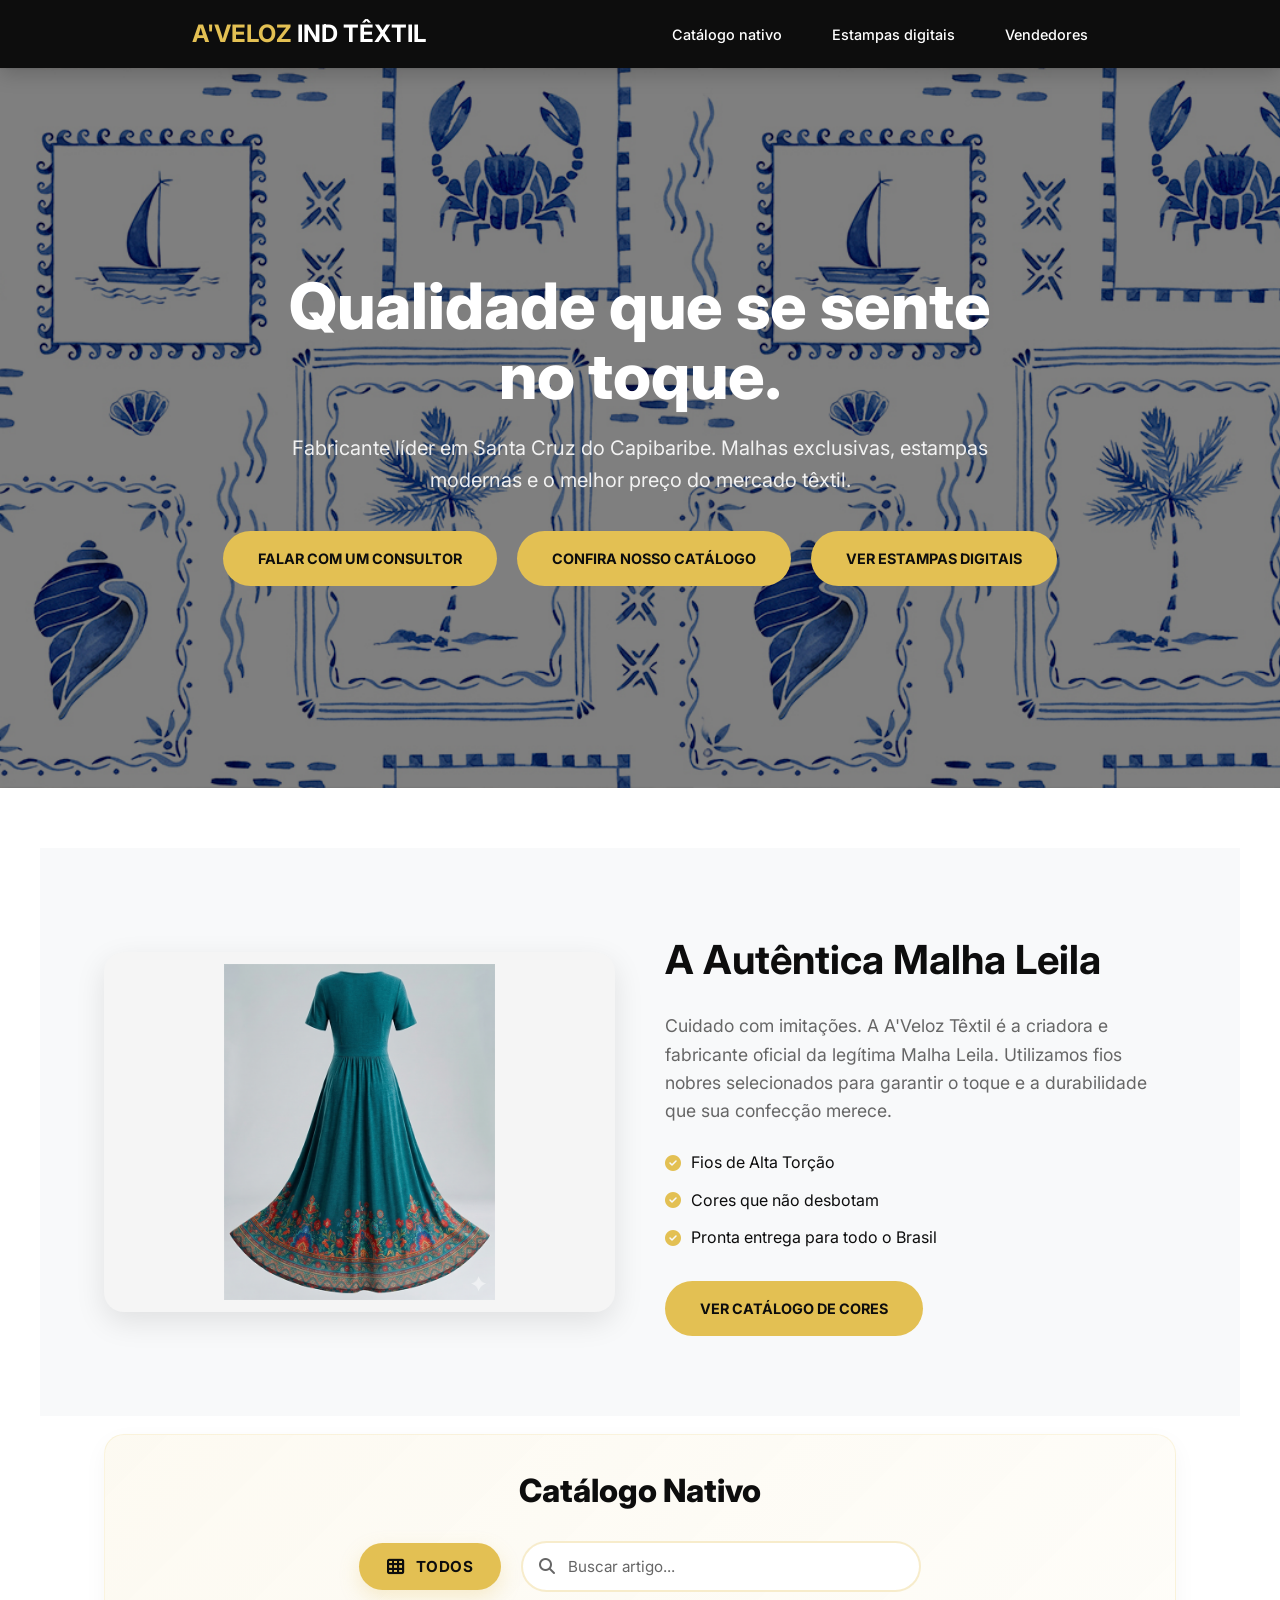
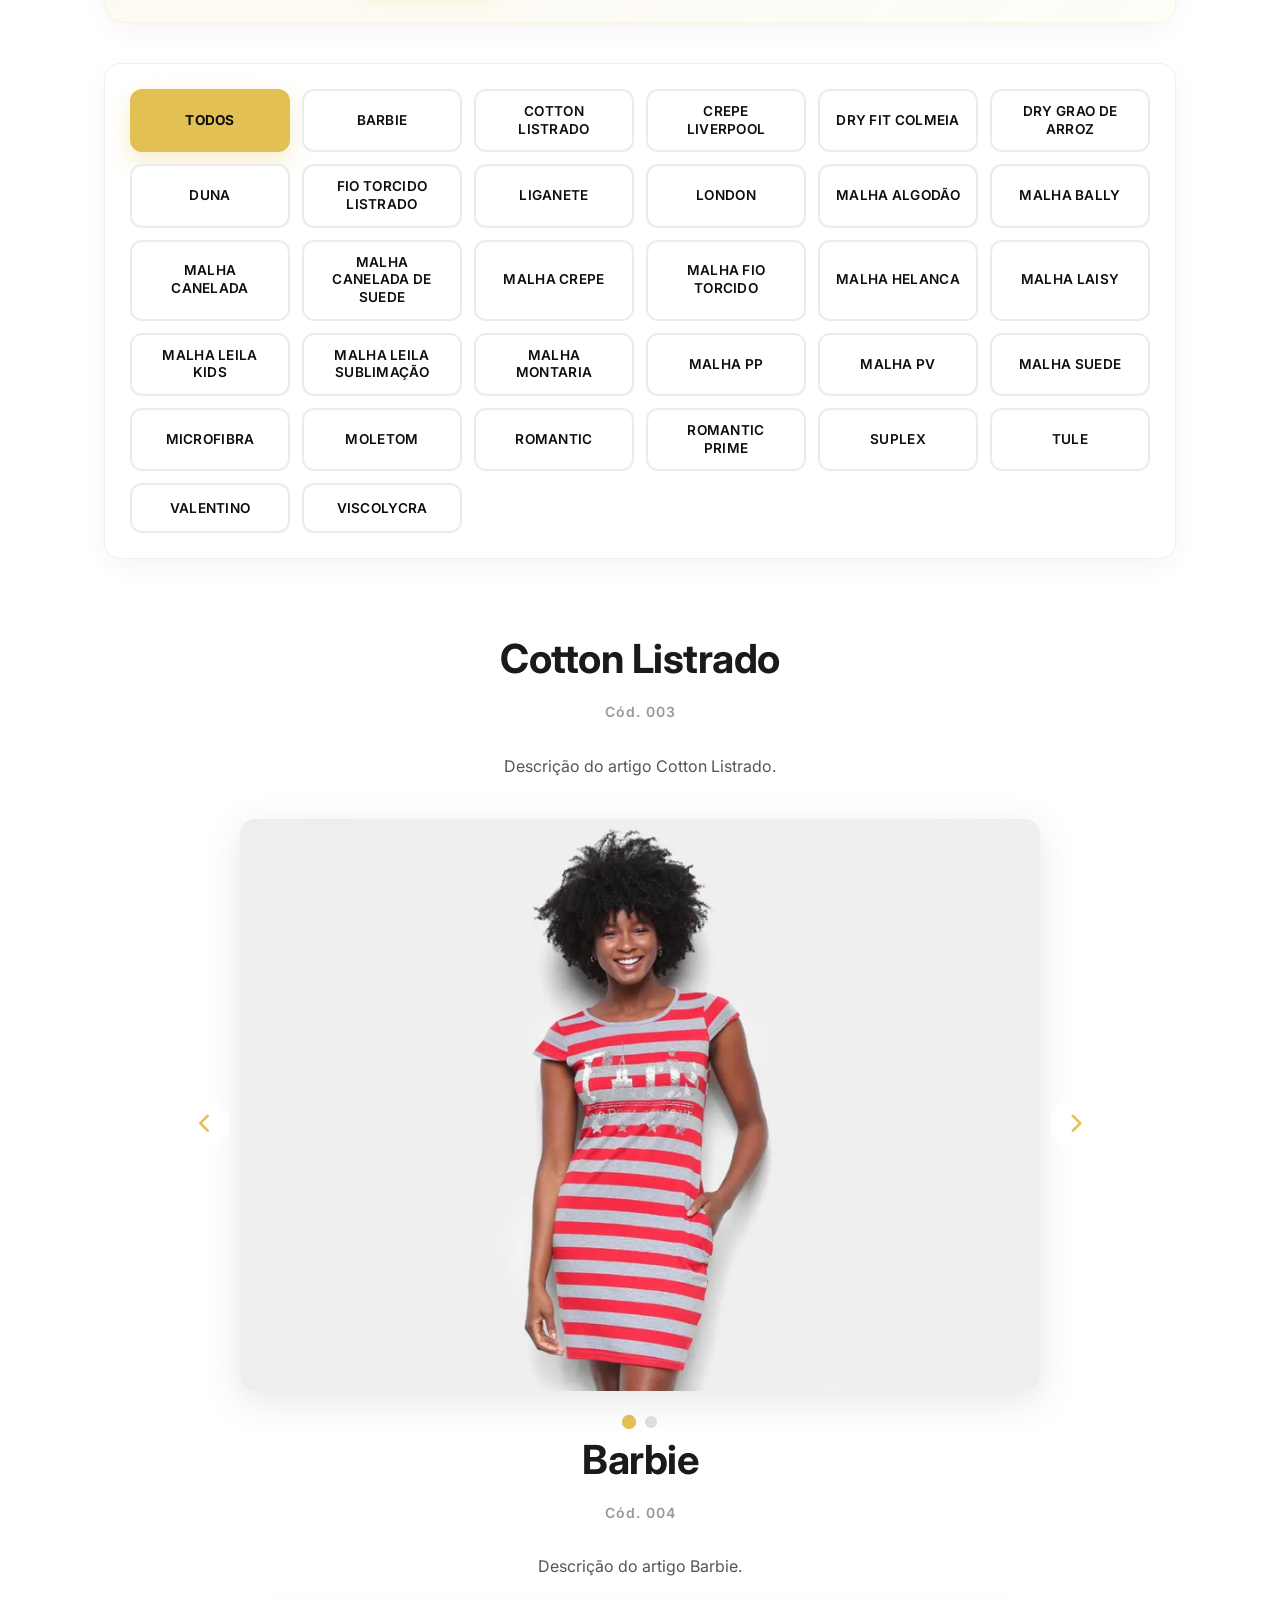
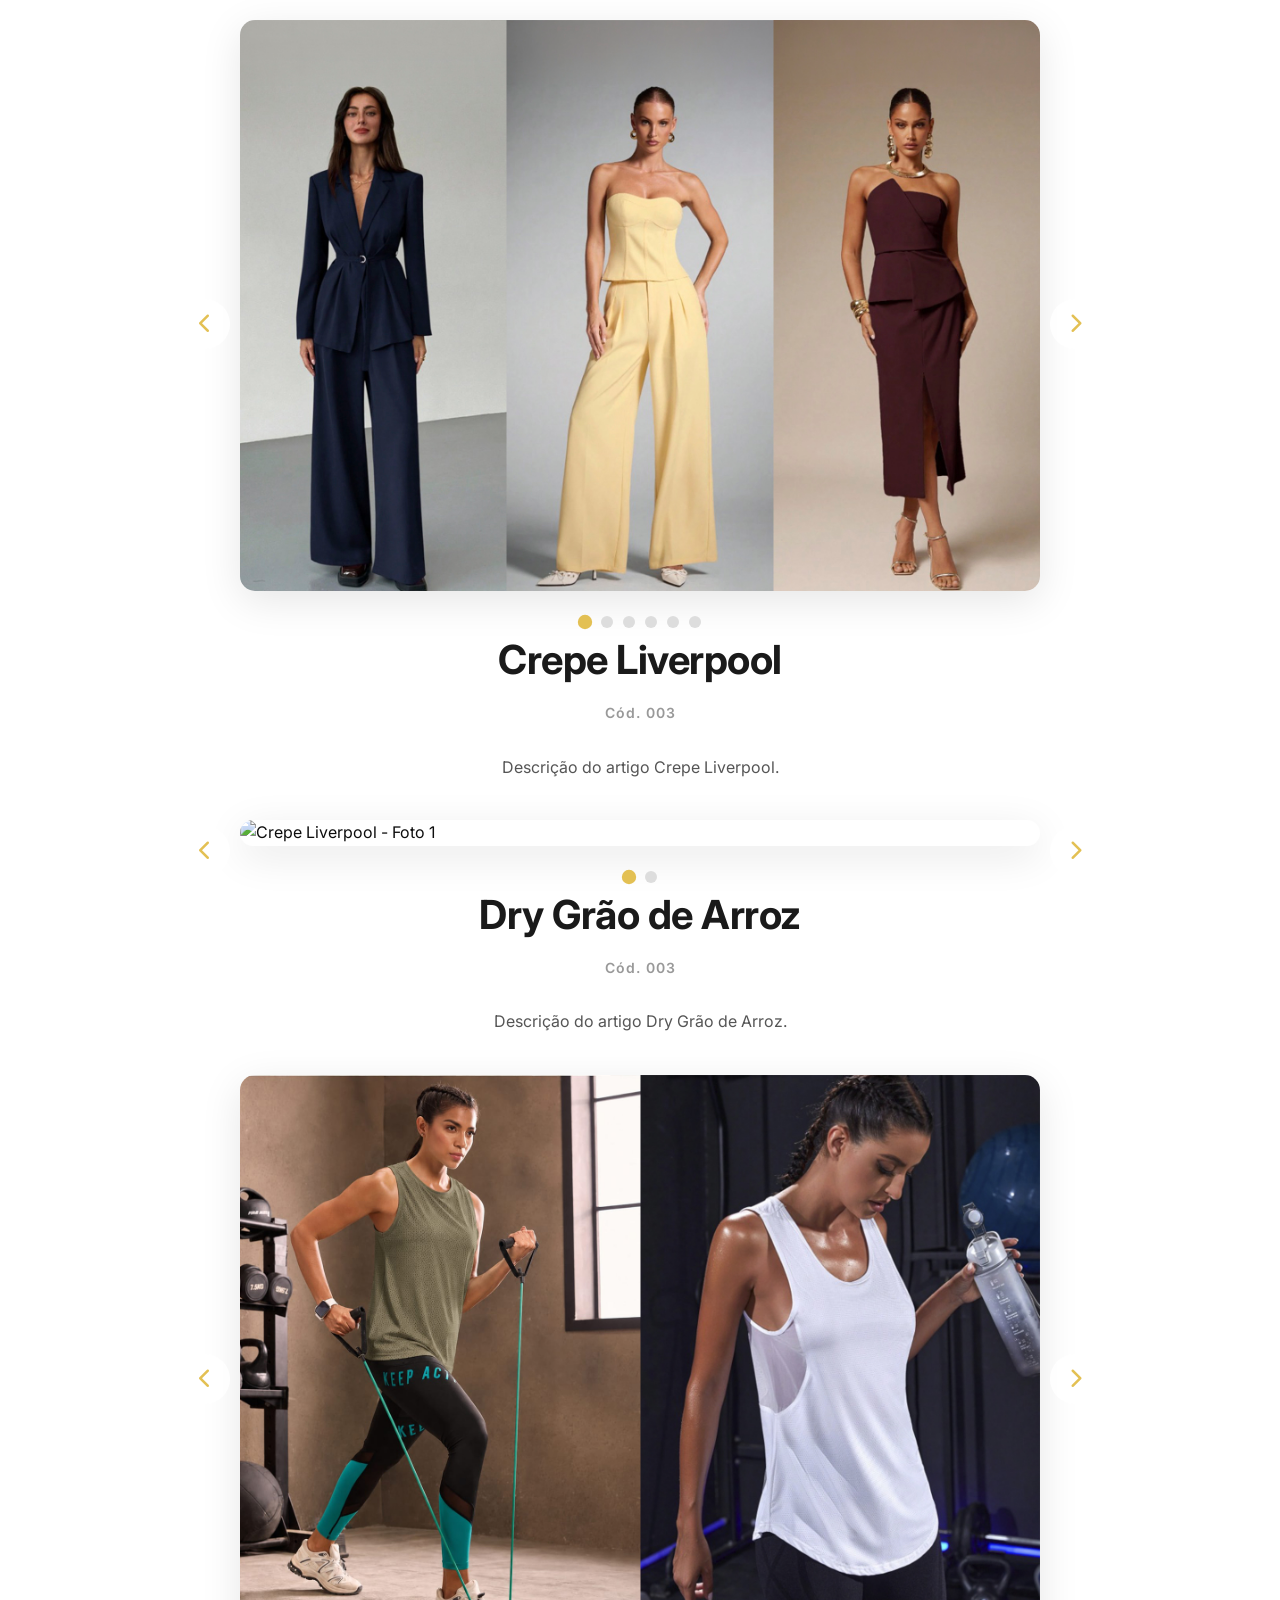
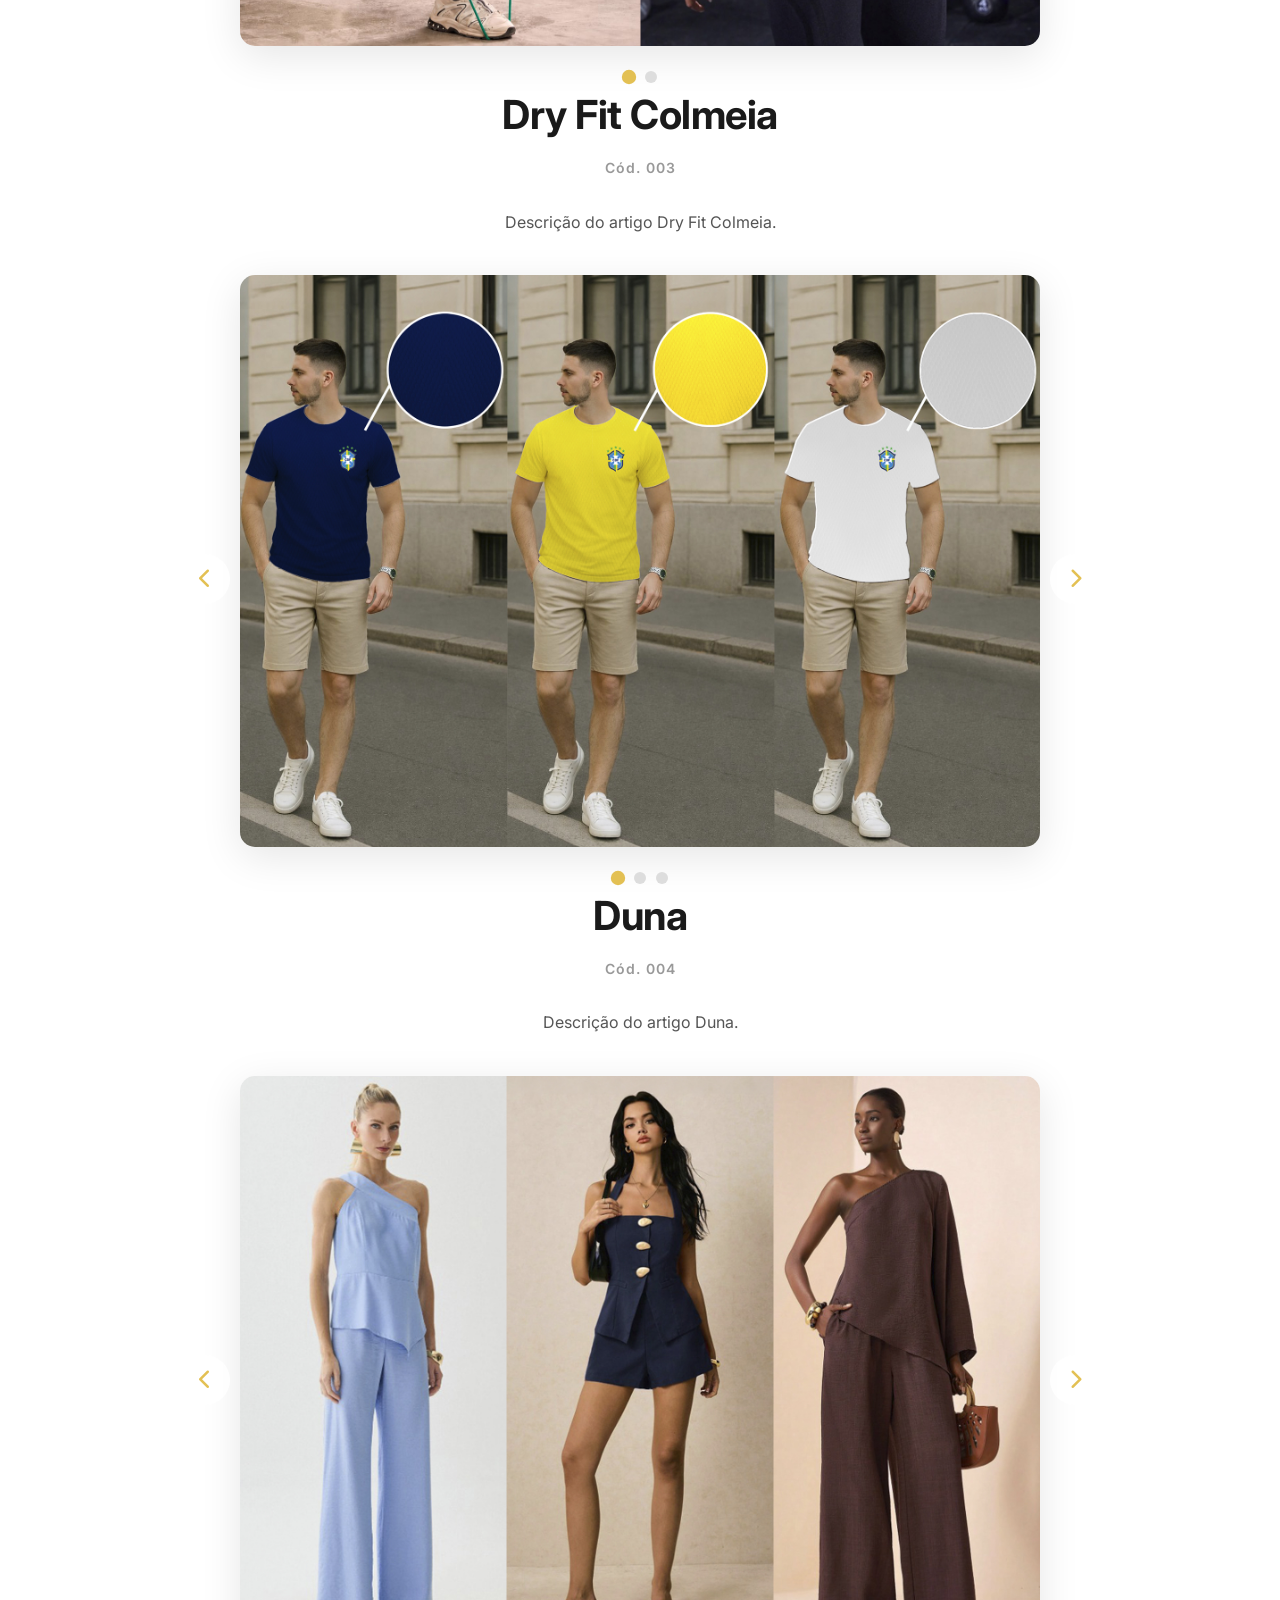
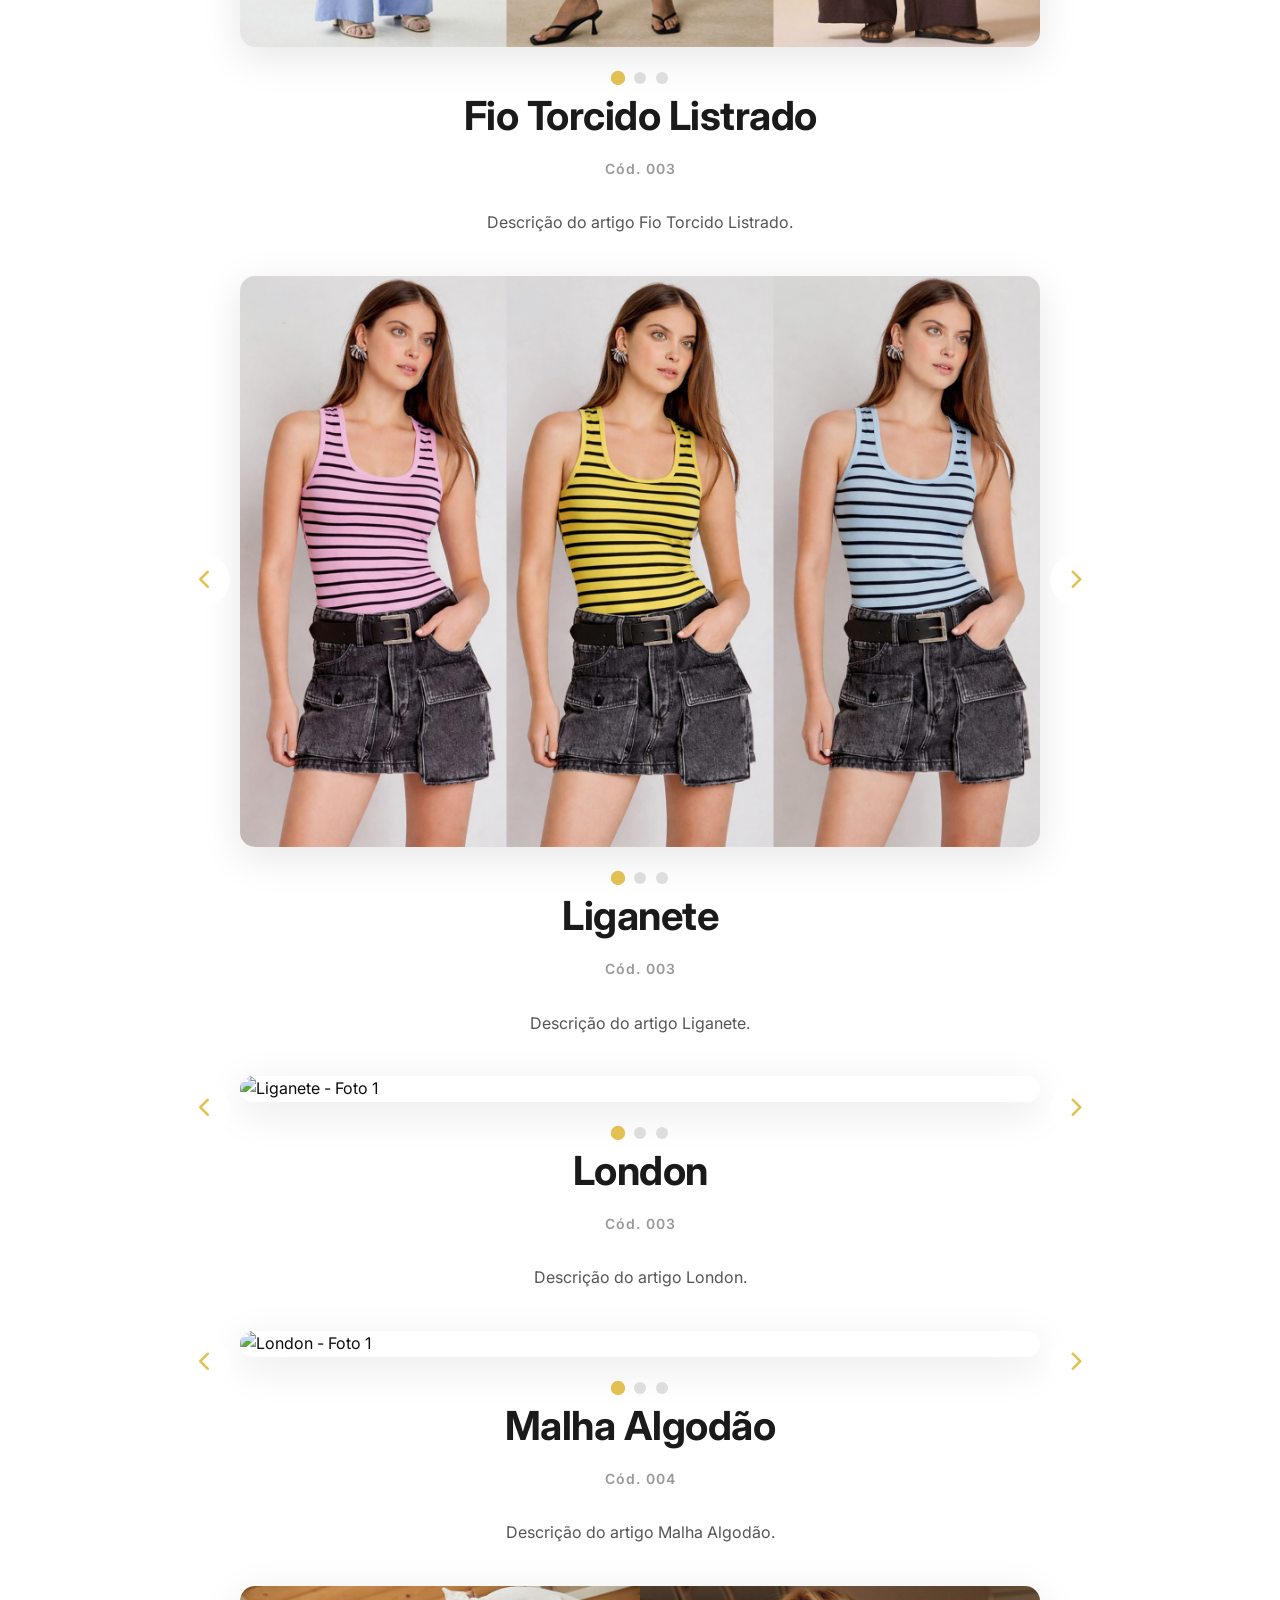
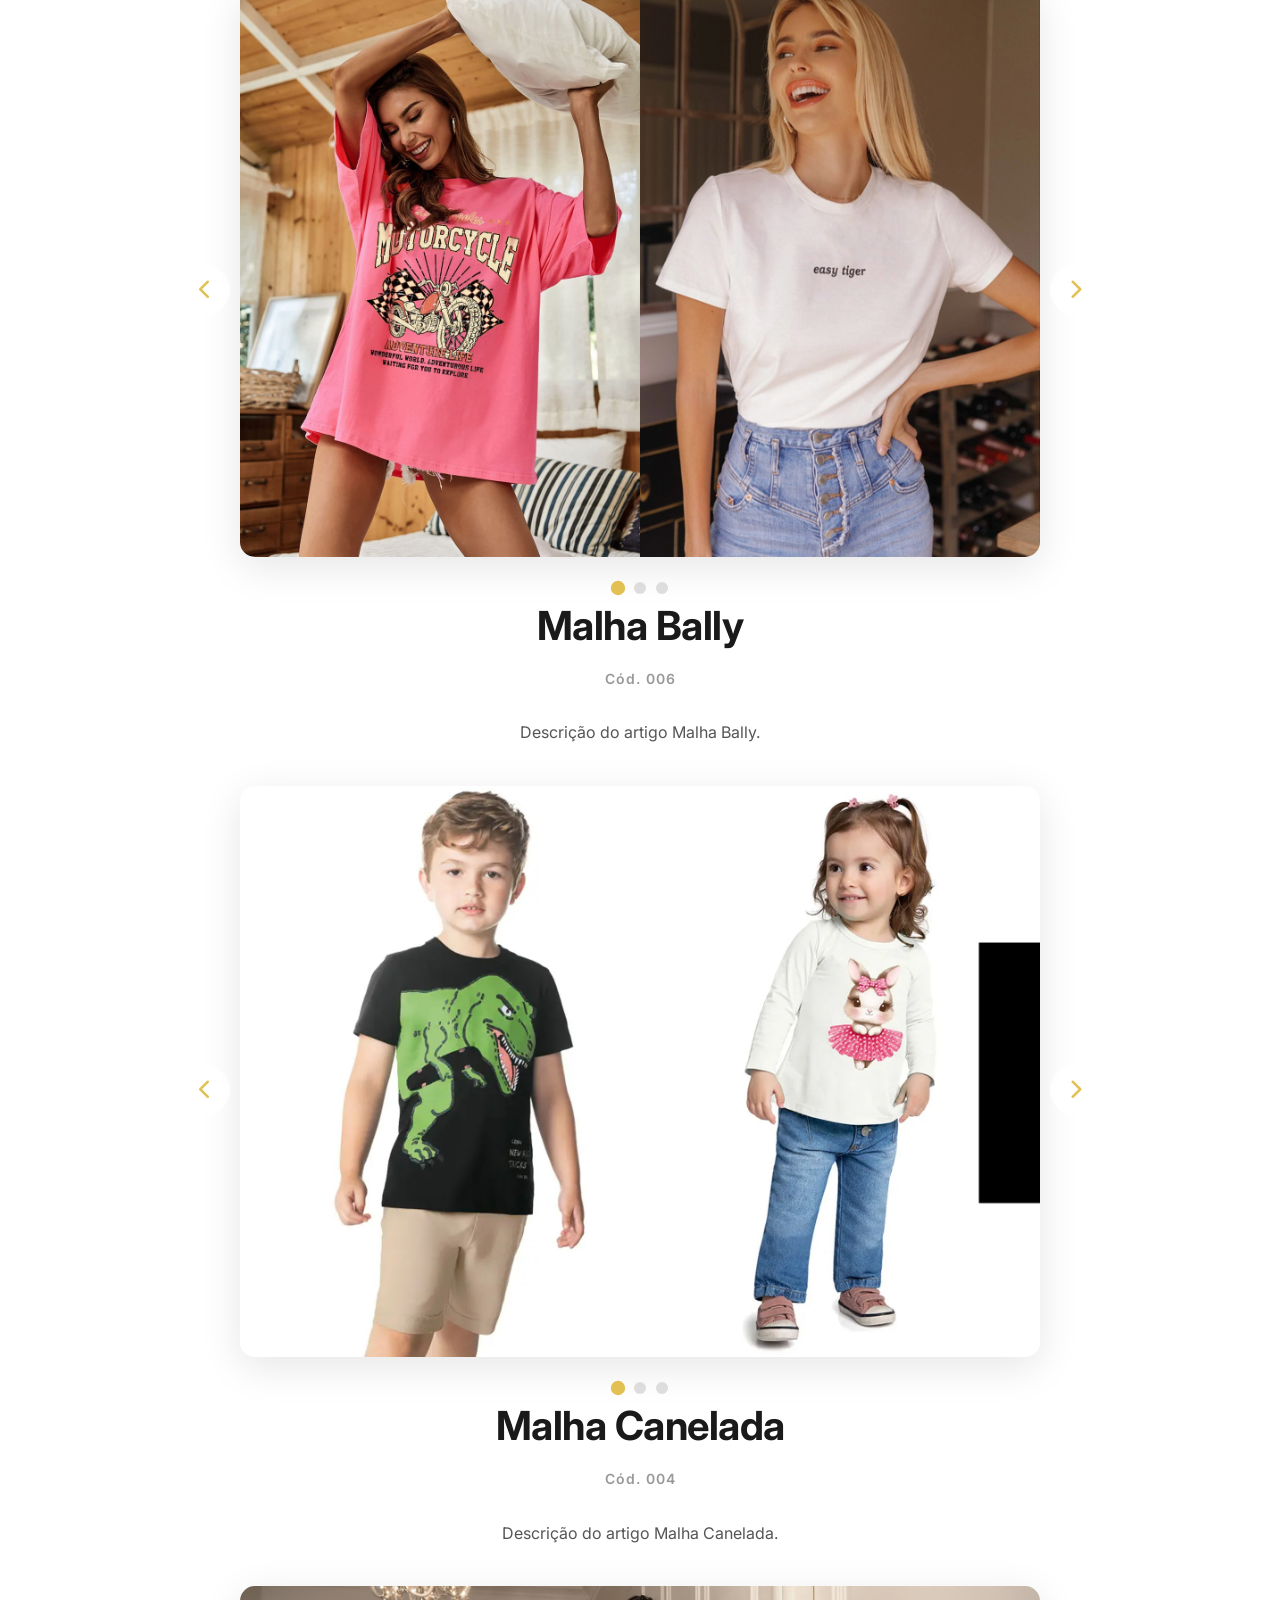
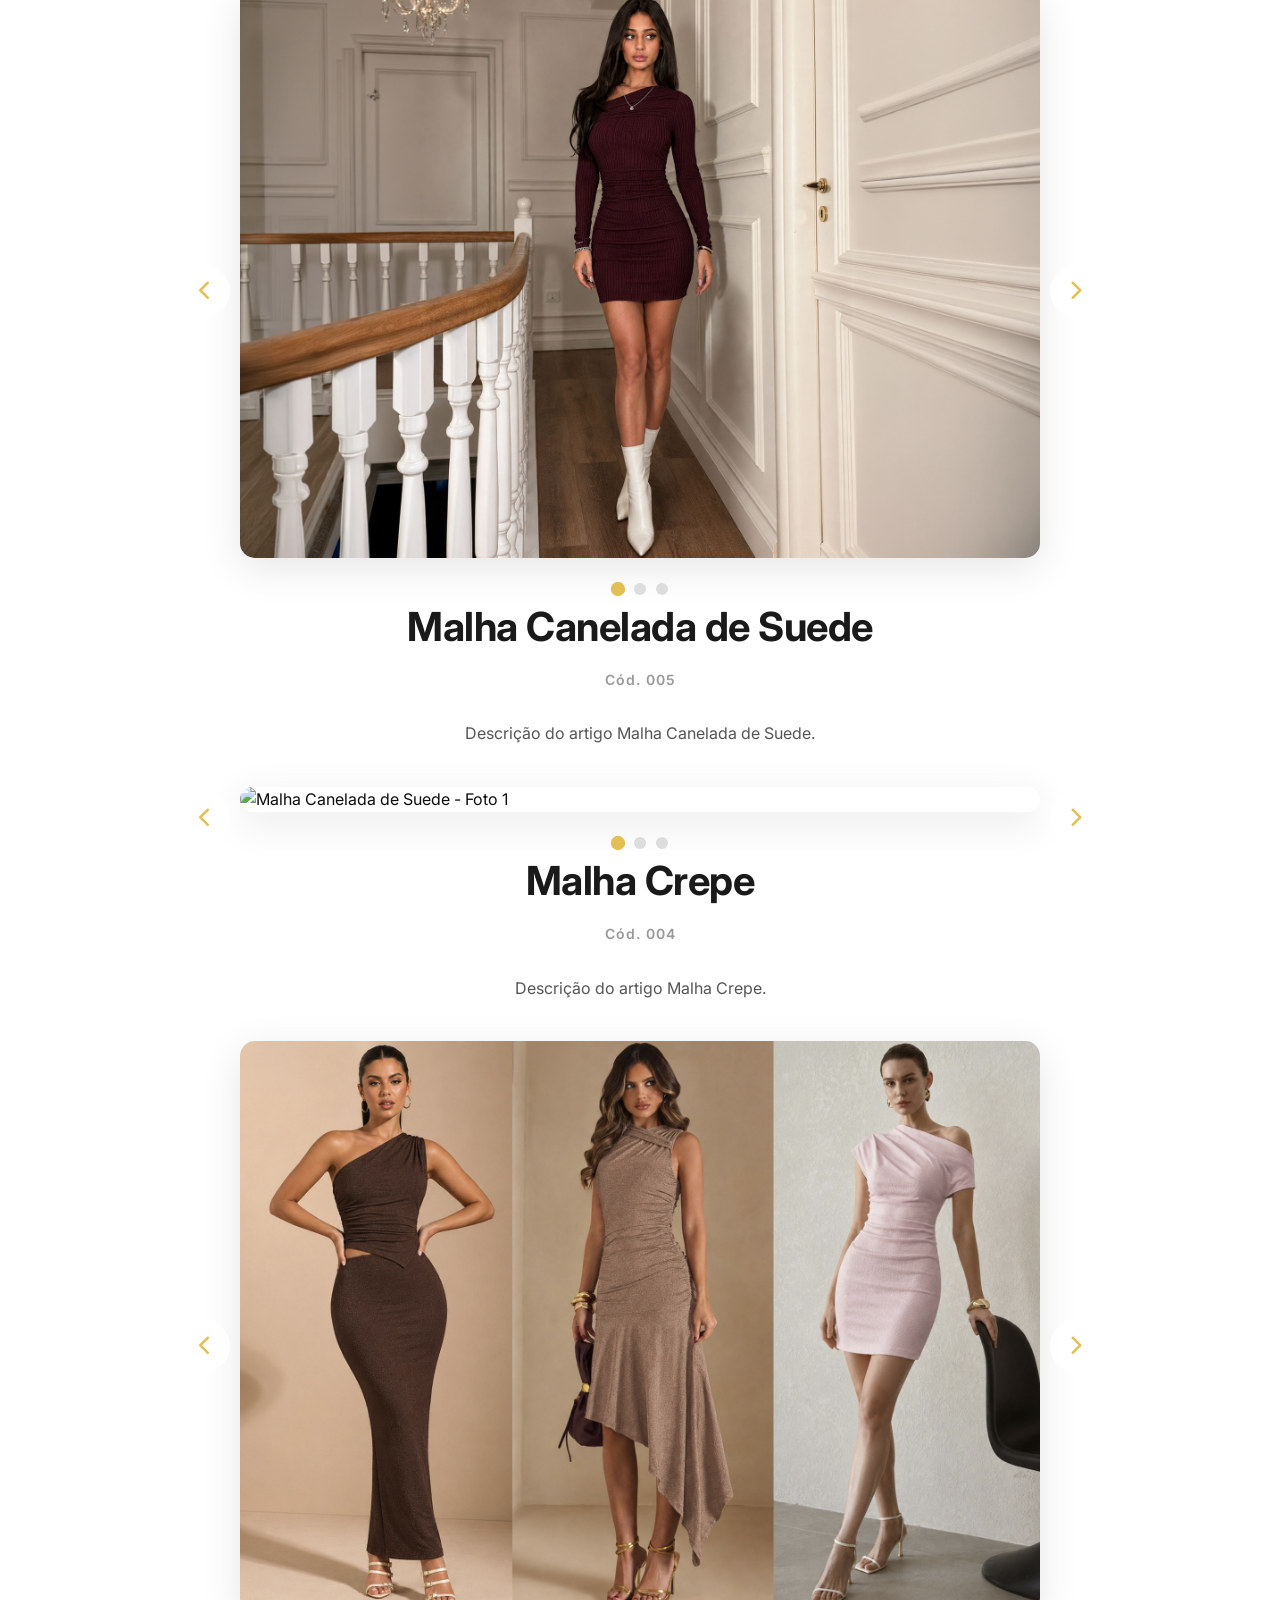
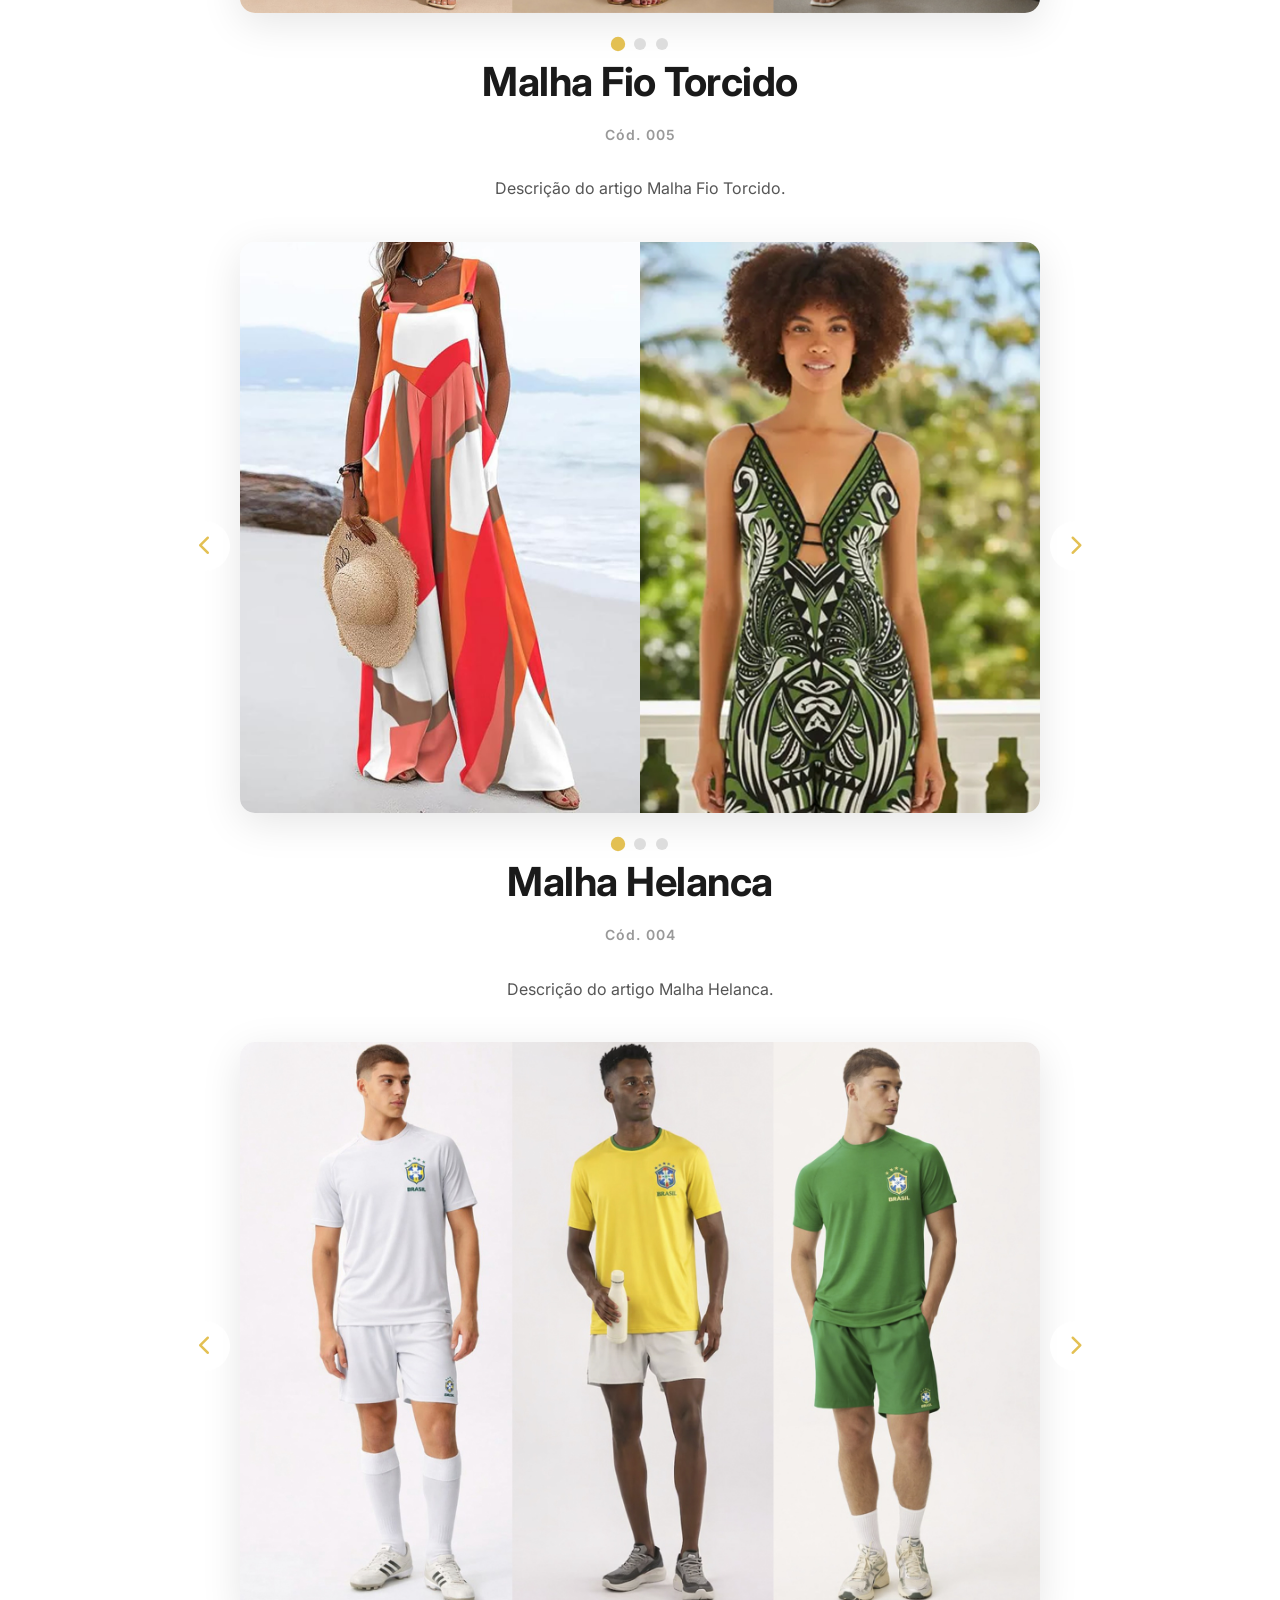
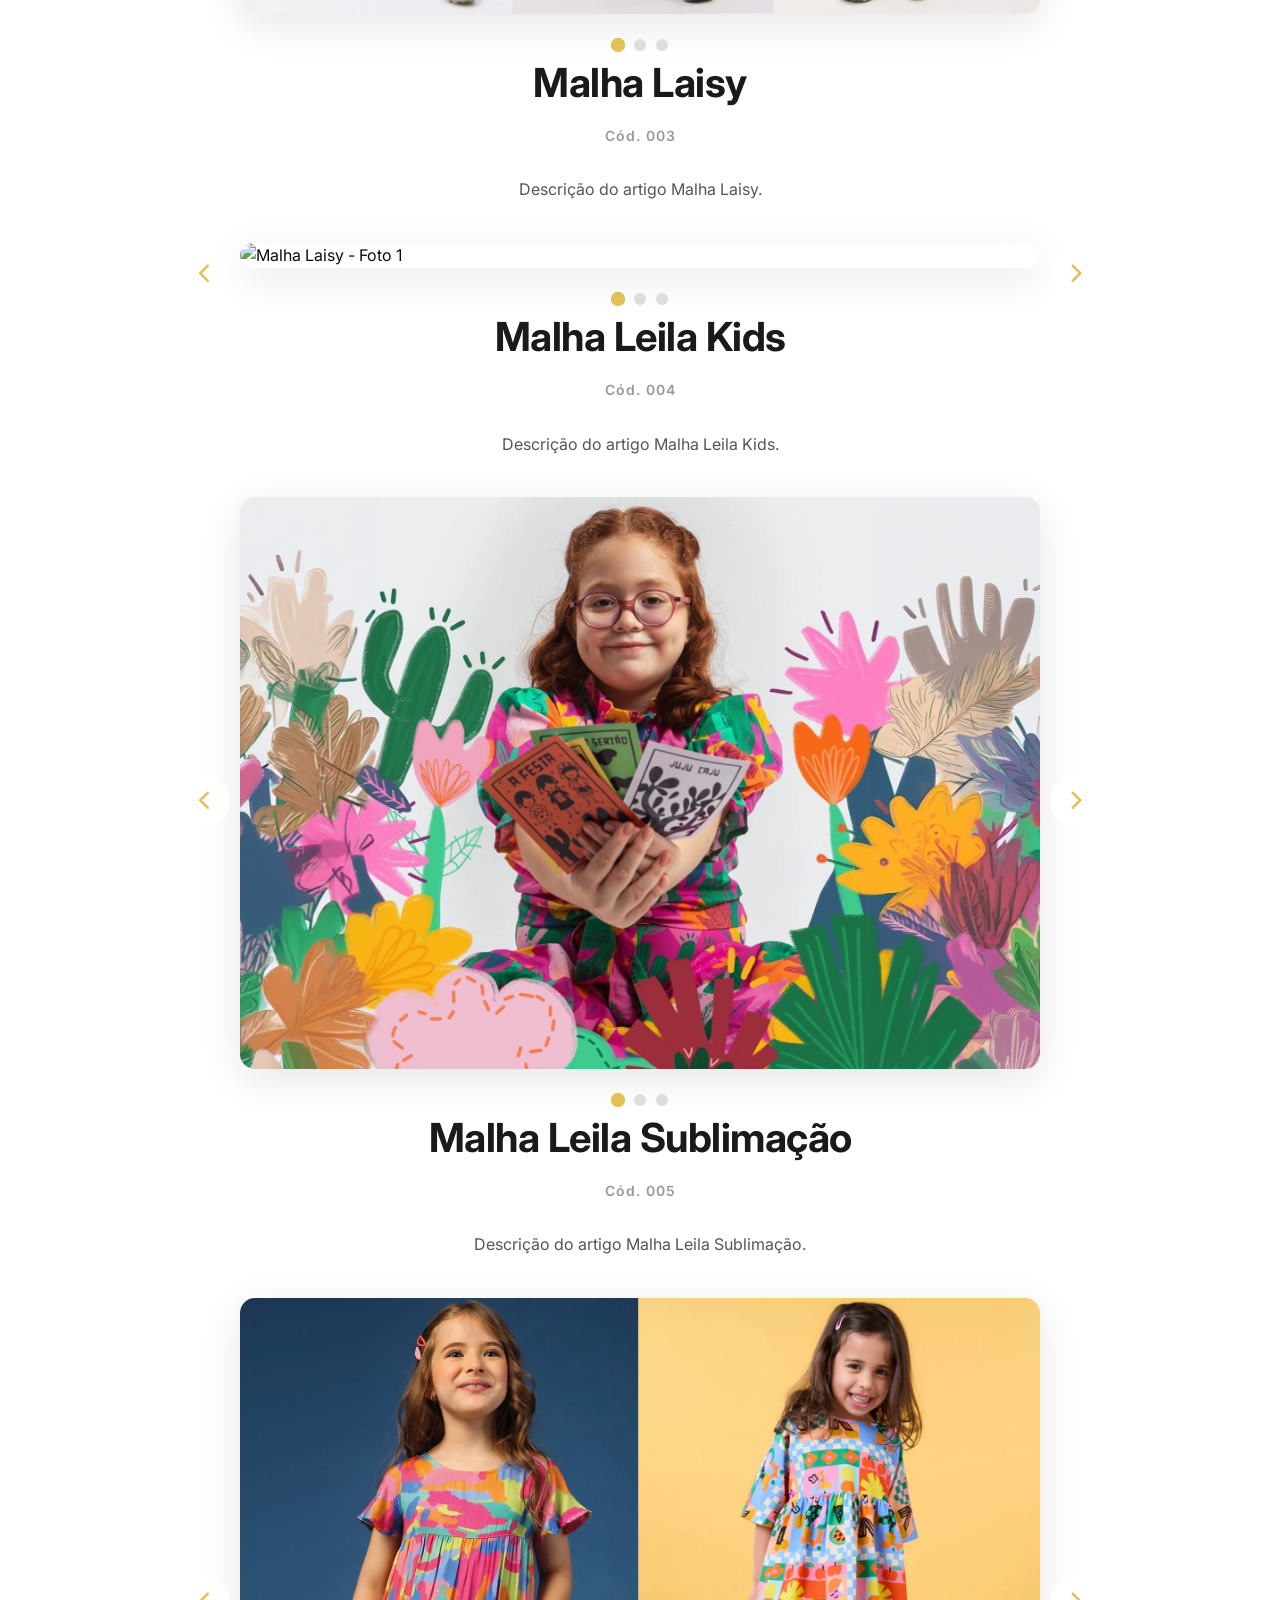
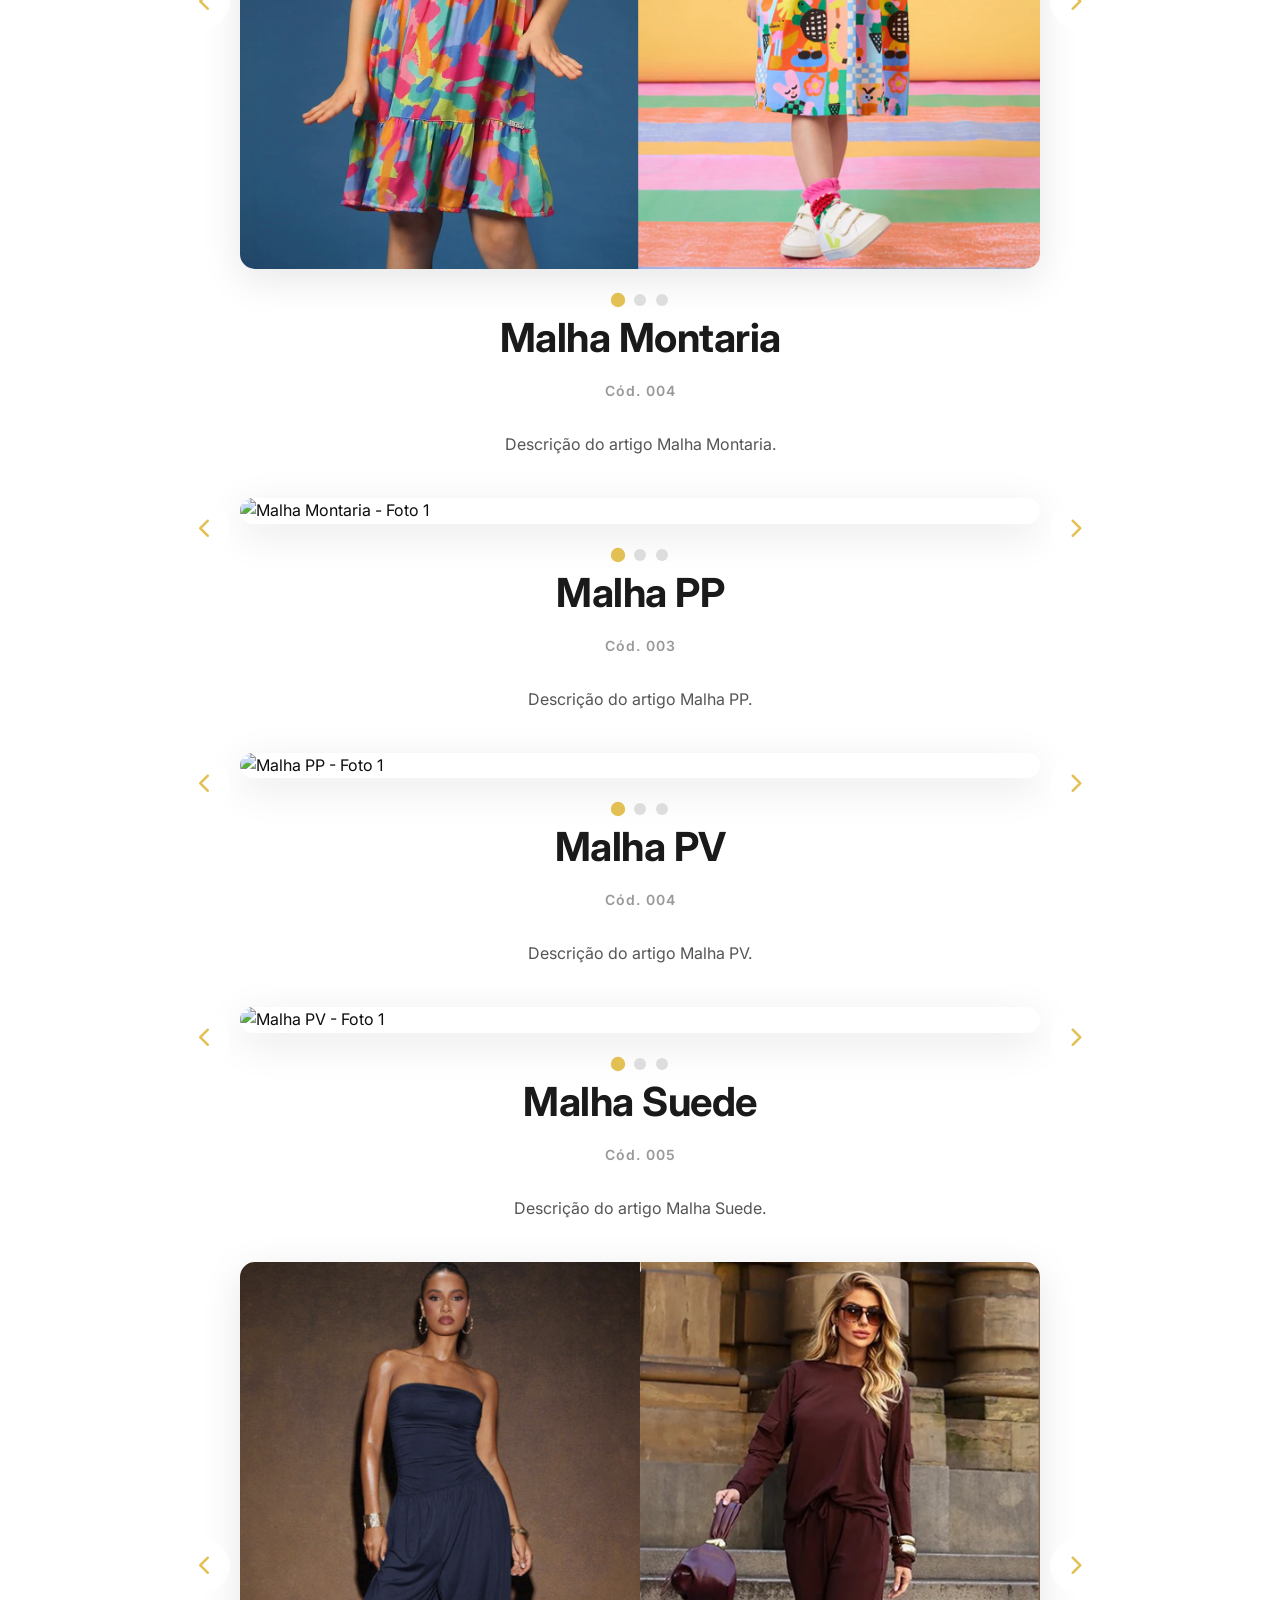
==== index.html @ 3bb257e6 "adicionando img" ====
<!DOCTYPE html>
<html lang="pt-br">

<head>
    <meta charset="UTF-8">
    <meta name="viewport" content="width=device-width, initial-scale=1.0">
    <title>A'Veloz Ind Têxtil - Showroom Digital</title>
    <link rel="icon" type="image/png" href="img/logo-aveloz.png">

    <!-- Fonts -->
    <link rel="preconnect" href="https://fonts.googleapis.com">
    <link rel="preconnect" href="https://fonts.gstatic.com" crossorigin>
    <link href="https://fonts.googleapis.com/css2?family=Inter:wght@300;400;600;700;800&display=swap" rel="stylesheet">

    <!-- Icons -->
    <link rel="stylesheet" href="https://cdnjs.cloudflare.com/ajax/libs/font-awesome/6.4.0/css/all.min.css">

    <!-- Custom CSS -->
    <link rel="stylesheet" href="css/style.css">
</head>

<body>

    <!-- Navigation -->
    <nav class="navbar">
        <a href="index.html" class="logo">A'VELOZ <span>IND TÊXTIL</span></a>
        <div class="nav-links">
            <a href="#catalogo-nativo">Catálogo nativo</a>
            <a href="digital.html">Estampas digitais</a>
            <a href="vendedores.html">Vendedores</a>
        </div>
    </nav>

    <!-- Hero Section -->
    <section class="hero">
        <div class="hero-slider">
            <div class="slide active" style="background-image: url('img/estampa1.jpg')"></div>
            <div class="slide" style="background-image: url('img/estampa2.jpg')"></div>
            <div class="slide" style="background-image: url('img/estampa3.webp')"></div>
            <div class="slide" style="background-image: url('img/estampa4.jpg')"></div>
            <div class="slide" style="background-image: url('img/estampa5.jpg')"></div>
        </div>

        <div class="hero-content">
            <h1 class="hero-title">Qualidade que se sente no toque.</h1>
            <p class="hero-subtitle">Fabricante líder em Santa Cruz do Capibaribe. Malhas exclusivas, estampas modernas
                e o melhor preço do mercado têxtil.</p>
            <div class="hero-btns">
                <a href="vendedores.html" class="btn-primary">Falar com um Consultor</a>
                <a href="#catalogo-nativo" class="btn-outline">Confira nosso Catálogo</a>
                <a href="digital.html" class="btn-outline">Ver Estampas Digitais</a>
            </div>
        </div>
    </section>

    <!-- Seção Malha Leila (Autoridade) -->
    <section class="section" id="malha-leila" style="background: var(--gray);">
        <div style="display: flex; align-items: center; gap: 50px; flex-wrap: wrap; max-width: 1200px; margin: 0 auto;">
            <div style="flex: 1; min-width: 300px;">
                <div class="malha-slider">
                    <div class="malha-slide active"><img src="img/malha-leila-destaque.jpg" alt="Malha Leila Original">
                    </div>
                    <div class="malha-slide"><img src="img/malha-leila-destaque2.jpg" alt="Malha Leila Destaque 2">
                    </div>
                    <div class="malha-slide"><img src="img/malha-leila-destaque3.jpg" alt="Malha Leila Destaque 3">
                    </div>
                </div>
            </div>
            <div style="flex: 1; min-width: 300px;">
                <h2 style="font-size: 2.5rem; margin-bottom: 20px;">A Autêntica Malha Leila</h2>
                <p style="color: var(--text-muted); margin-bottom: 25px; font-size: 1.1rem;">
                    Cuidado com imitações. A A'Veloz Têxtil é a criadora e fabricante oficial da legítima Malha Leila.
                    Utilizamos fios nobres selecionados para garantir o toque e a durabilidade que sua confecção merece.
                </p>
                <ul style="list-style: none; margin-bottom: 30px;">
                    <li style="margin-bottom: 12px; display: flex; align-items: center; gap: 10px;">
                        <i class="fa-solid fa-circle-check" style="color: var(--primary);"></i> Fios de Alta Torção
                    </li>
                    <li style="margin-bottom: 12px; display: flex; align-items: center; gap: 10px;">
                        <i class="fa-solid fa-circle-check" style="color: var(--primary);"></i> Cores que não desbotam
                    </li>
                    <li style="margin-bottom: 12px; display: flex; align-items: center; gap: 10px;">
                        <i class="fa-solid fa-circle-check" style="color: var(--primary);"></i> Pronta entrega para todo
                        o Brasil
                    </li>
                </ul>
                <a href="#catalogo-nativo" class="btn-primary">Ver Catálogo de Cores</a>
            </div>
        </div>
    </section>

    <!-- SEÇÃO DE CATÁLOGO NATIVO - A'VELOZ TÊXTIL -->
    <section class="catalogo-container" id="catalogo-nativo">
        <!-- ========================================================================
         HEADER DO FILTRO - BOTÃO TODOS + BUSCADOR
         ======================================================================== -->
        <div class="catalogo-header">
            <div class="catalogo-header-content">
                <h2 class="catalogo-titulo">Catálogo Nativo</h2>

                <div class="catalogo-controls">
                    <!-- Botão TODOS -->
                    <button class="catalogo-btn-todos" onclick="mudarArtigo('todos')">
                        <i class="fas fa-th"></i> TODOS
                    </button>

                    <!-- Buscador -->
                    <div class="catalogo-search-wrapper">
                        <i class="fas fa-search"></i>
                        <input type="text" id="catalogo-search" class="catalogo-search-input"
                            placeholder="Buscar artigo..." onkeyup="buscarArtigo(this.value)">
                    </div>
                </div>
            </div>
        </div>

        <!-- ========================================================================
         FILTROS ORGANIZADOS EM GRID
         ======================================================================== -->
        <div class="catalogo-filtros-grid">
            <button class="catalogo-filtro-btn active" data-artigo="todos" onclick="mudarArtigo('todos')">TODOS</button>

            <button class="catalogo-filtro-btn" data-artigo="barbie" onclick="mudarArtigo('barbie')">BARBIE</button>
            <button class="catalogo-filtro-btn" data-artigo="cotton-listrado"
                onclick="mudarArtigo('cotton-listrado')">COTTON LISTRADO</button>
            <button class="catalogo-filtro-btn" data-artigo="crepe-liverpool"
                onclick="mudarArtigo('crepe-liverpool')">CREPE LIVERPOOL</button>
            <button class="catalogo-filtro-btn" data-artigo="dry-fit-colmeia"
                onclick="mudarArtigo('dry-fit-colmeia')">DRY FIT COLMEIA</button>
            <button class="catalogo-filtro-btn" data-artigo="dry-grao-de-arroz"
                onclick="mudarArtigo('dry-grao-de-arroz')">DRY GRAO DE ARROZ</button>
            <button class="catalogo-filtro-btn" data-artigo="duna" onclick="mudarArtigo('duna')">DUNA</button>
            <button class="catalogo-filtro-btn" data-artigo="fio-torcido-listrado"
                onclick="mudarArtigo('fio-torcido-listrado')">FIO TORCIDO LISTRADO</button>
            <button class="catalogo-filtro-btn" data-artigo="liganete"
                onclick="mudarArtigo('liganete')">LIGANETE</button>
            <button class="catalogo-filtro-btn" data-artigo="london" onclick="mudarArtigo('london')">LONDON</button>
            <button class="catalogo-filtro-btn" data-artigo="malha-algodao" onclick="mudarArtigo('malha-algodao')">MALHA
                ALGODÃO</button>
            <button class="catalogo-filtro-btn" data-artigo="malha-bally" onclick="mudarArtigo('malha-bally')">MALHA
                BALLY</button>
            <button class="catalogo-filtro-btn" data-artigo="malha-canelada"
                onclick="mudarArtigo('malha-canelada')">MALHA CANELADA</button>
            <button class="catalogo-filtro-btn" data-artigo="malha-canelada-de-suede"
                onclick="mudarArtigo('malha-canelada-de-suede')">MALHA CANELADA DE SUEDE</button>
            <button class="catalogo-filtro-btn" data-artigo="malha-crepe" onclick="mudarArtigo('malha-crepe')">MALHA
                CREPE</button>
            <button class="catalogo-filtro-btn" data-artigo="malha-fio-torcido"
                onclick="mudarArtigo('malha-fio-torcido')">MALHA FIO TORCIDO</button>
            <button class="catalogo-filtro-btn" data-artigo="malha-helanca" onclick="mudarArtigo('malha-helanca')">MALHA
                HELANCA</button>
            <button class="catalogo-filtro-btn" data-artigo="malha-laisy" onclick="mudarArtigo('malha-laisy')">MALHA
                LAISY</button>
            <button class="catalogo-filtro-btn" data-artigo="malha-leila-kids"
                onclick="mudarArtigo('malha-leila-kids')">MALHA LEILA KIDS</button>
            <button class="catalogo-filtro-btn" data-artigo="malha-leila-sublimacao"
                onclick="mudarArtigo('malha-leila-sublimacao')">MALHA LEILA SUBLIMAÇÃO</button>
            <button class="catalogo-filtro-btn" data-artigo="malha-montaria"
                onclick="mudarArtigo('malha-montaria')">MALHA MONTARIA</button>
            <button class="catalogo-filtro-btn" data-artigo="malha-pp" onclick="mudarArtigo('malha-pp')">MALHA
                PP</button>
            <button class="catalogo-filtro-btn" data-artigo="malha-pv" onclick="mudarArtigo('malha-pv')">MALHA
                PV</button>
            <button class="catalogo-filtro-btn" data-artigo="malha-suede" onclick="mudarArtigo('malha-suede')">MALHA
                SUEDE</button>
            <button class="catalogo-filtro-btn" data-artigo="microfibra"
                onclick="mudarArtigo('microfibra')">MICROFIBRA</button>
            <button class="catalogo-filtro-btn" data-artigo="moletom" onclick="mudarArtigo('moletom')">MOLETOM</button>
            <button class="catalogo-filtro-btn" data-artigo="romantic"
                onclick="mudarArtigo('romantic')">ROMANTIC</button>
            <button class="catalogo-filtro-btn" data-artigo="romantic-prime"
                onclick="mudarArtigo('romantic-prime')">ROMANTIC PRIME</button>
            <button class="catalogo-filtro-btn" data-artigo="suplex" onclick="mudarArtigo('suplex')">SUPLEX</button>
            <button class="catalogo-filtro-btn" data-artigo="tule" onclick="mudarArtigo('tule')">TULE</button>
            <button class="catalogo-filtro-btn" data-artigo="valentino"
                onclick="mudarArtigo('valentino')">VALENTINO</button>
            <button class="catalogo-filtro-btn" data-artigo="viscolycra"
                onclick="mudarArtigo('viscolycra')">VISCOLYCRA</button>
        </div>

        <!-- ========================================================================
         GRID DE PRODUTOS - ORGANIZADO E LIMPO
         ======================================================================== -->
        <div class="grid-catalogo" id="grid-catalogo">
            <!-- Os produtos serão renderizados aqui pelo JavaScript -->
        </div>

        <!-- Mensagem quando nenhum produto é encontrado -->
        <div id="nenhum-resultado" class="nenhum-resultado" style="display: none;">
            <p>Nenhum artigo encontrado. Tente outra busca.</p>
        </div>
    </section>

    <!-- Conteúdo do Artigo -->
    <div class="catalogo-content">


        <div class="catalogo-content">

            <!-- cotton-listrado -->
            <div class="catalogo-artigo active" data-artigo="cotton-listrado">
                <div class="artigo-header">
                    <h2 class="artigo-titulo">Cotton Listrado</h2>
                    <p class="artigo-codigo">Cód. 003</p>
                </div>
                <div class="artigo-descricao">
                    <p>Descrição do artigo Cotton Listrado.</p>
                </div>
                <div class="slider-container">
                    <div class="slider-wrapper">
                        <div class="slider" id="slider-cotton-listrado">
                            <img src="img/catalogo/cotton-listrado/foto-1.jpg" alt="Cotton Listrado - Foto 1"
                                class="slide-img">
                            <img src="img/catalogo/cotton-listrado/foto-2.jpg" alt="Cotton Listrado - Foto 2"
                                class="slide-img">
                        </div>
                    </div>
                    <button class="slider-btn slider-prev" onclick="mudarSlide(this, -1)">
                        <i class="fas fa-chevron-left"></i>
                    </button>
                    <button class="slider-btn slider-next" onclick="mudarSlide(this, 1)">
                        <i class="fas fa-chevron-right"></i>
                    </button>
                    <div class="slider-dots" id="dots-cotton-listrado"></div>
                </div>
            </div>
            <!-- Copiar até aqui para o próximo artigo -->

            <!-- barbie -->
            <div class="catalogo-artigo active" data-artigo="barbie">
                <div class="artigo-header">
                    <h2 class="artigo-titulo">Barbie</h2>
                    <p class="artigo-codigo">Cód. 004</p>
                </div>
                <div class="artigo-descricao">
                    <p>Descrição do artigo Barbie.</p>
                </div>
                <div class="slider-container">
                    <div class="slider-wrapper">
                        <div class="slider" id="slider-barbie">
                            <img src="img/catalogo/barbie/foto-1.jpg" alt="Barbie - Foto 1" class="slide-img">
                            <img src="img/catalogo/barbie/foto-2.jpg" alt="Barbie - Foto 2" class="slide-img">
                            <img src="img/catalogo/barbie/foto-3.jpg" alt="Barbie - Foto 3" class="slide-img">
                            <img src="img/catalogo/barbie/foto-4.jpg" alt="Barbie - Foto 4" class="slide-img">
                            <img src="img/catalogo/barbie/foto-5.jpg" alt="Barbie - Foto 5" class="slide-img">
                            <img src="img/catalogo/barbie/foto-6.jpg" alt="Barbie - Foto 6" class="slide-img">
                        </div>
                    </div>
                    <button class="slider-btn slider-prev" onclick="mudarSlide(this, -1)">
                        <i class="fas fa-chevron-left"></i>
                    </button>
                    <button class="slider-btn slider-next" onclick="mudarSlide(this, 1)">
                        <i class="fas fa-chevron-right"></i>
                    </button>
                    <div class="slider-dots" id="dots-barbie"></div>
                </div>
            </div>
            <!-- Copiar até aqui para o próximo artigo -->

            <!-- crepe-liverpool -->
            <div class="catalogo-artigo active" data-artigo="crepe-liverpool">
                <div class="artigo-header">
                    <h2 class="artigo-titulo">Crepe Liverpool</h2>
                    <p class="artigo-codigo">Cód. 003</p>
                </div>
                <div class="artigo-descricao">
                    <p>Descrição do artigo Crepe Liverpool.</p>
                </div>
                <div class="slider-container">
                    <div class="slider-wrapper">
                        <div class="slider" id="slider-crepe-liverpool">
                            <img src="img/catalogo/crepe-liverpool/foto-1.jpg" alt="Crepe Liverpool - Foto 1"
                                class="slide-img">
                            <img src="img/catalogo/crepe-liverpool/foto-2.jpg" alt="Crepe Liverpool - Foto 2"
                                class="slide-img">
                        </div>
                    </div>
                    <button class="slider-btn slider-prev" onclick="mudarSlide(this, -1)">
                        <i class="fas fa-chevron-left"></i>
                    </button>
                    <button class="slider-btn slider-next" onclick="mudarSlide(this, 1)">
                        <i class="fas fa-chevron-right"></i>
                    </button>
                    <div class="slider-dots" id="dots-crepe-liverpool"></div>
                </div>
            </div>
            <!-- Copiar até aqui para o próximo artigo -->

            <!-- dry grao de arroz-->
            <div class="catalogo-artigo active" data-artigo="dry-grao-de-arroz">
                <div class="artigo-header">
                    <h2 class="artigo-titulo">Dry Grão de Arroz</h2>
                    <p class="artigo-codigo">Cód. 003</p>
                </div>
                <div class="artigo-descricao">
                    <p>Descrição do artigo Dry Grão de Arroz.</p>
                </div>
                <div class="slider-container">
                    <div class="slider-wrapper">
                        <div class="slider" id="slider-dry-grao-de-arroz">
                            <img src="img/catalogo/dry-grao-de-arroz/foto-1.jpg" alt="Dry Grão de Arroz - Foto 1"
                                class="slide-img">
                            <img src="img/catalogo/dry-grao-de-arroz/foto-2.jpg" alt="Dry Grão de Arroz - Foto 2"
                                class="slide-img">
                        </div>
                    </div>
                    <button class="slider-btn slider-prev" onclick="mudarSlide(this, -1)">
                        <i class="fas fa-chevron-left"></i>
                    </button>
                    <button class="slider-btn slider-next" onclick="mudarSlide(this, 1)">
                        <i class="fas fa-chevron-right"></i>
                    </button>
                    <div class="slider-dots" id="dots-dry-grao-de-arroz"></div>
                </div>
            </div>
            <!-- Copiar até aqui para o próximo artigo -->

            <!-- dry fit colmeia-->
            <div class="catalogo-artigo active" data-artigo="dry-fit-colmeia">
                <div class="artigo-header">
                    <h2 class="artigo-titulo">Dry Fit Colmeia</h2>
                    <p class="artigo-codigo">Cód. 003</p>
                </div>
                <div class="artigo-descricao">
                    <p>Descrição do artigo Dry Fit Colmeia.</p>
                </div>
                <div class="slider-container">
                    <div class="slider-wrapper">
                        <div class="slider" id="slider-dry-fit-colmeia">
                            <img src="img/catalogo/dry-fit-colmeia/foto-1.jpg" alt="Dry Fit Colmeia - Foto 1"
                                class="slide-img">
                            <img src="img/catalogo/dry-fit-colmeia/foto-2.jpg" alt="Dry Fit Colmeia - Foto 2"
                                class="slide-img">
                            <img src="img/catalogo/dry-fit-colmeia/foto-3.jpg" alt="Dry Fit Colmeia - Foto 3"
                                class="slide-img">
                        </div>
                    </div>
                    <button class="slider-btn slider-prev" onclick="mudarSlide(this, -1)">
                        <i class="fas fa-chevron-left"></i>
                    </button>
                    <button class="slider-btn slider-next" onclick="mudarSlide(this, 1)">
                        <i class="fas fa-chevron-right"></i>
                    </button>
                    <div class="slider-dots" id="dots-dry-fit-colmeia"></div>
                </div>
            </div>
            <!-- Copiar até aqui para o próximo artigo -->

            <!-- duna -->
            <div class="catalogo-artigo active" data-artigo="duna">
                <div class="artigo-header">
                    <h2 class="artigo-titulo">Duna</h2>
                    <p class="artigo-codigo">Cód. 004</p>
                </div>
                <div class="artigo-descricao">
                    <p>Descrição do artigo Duna.</p>
                </div>
                <div class="slider-container">
                    <div class="slider-wrapper">
                        <div class="slider" id="slider-duna">
                            <img src="img/catalogo/duna/foto-1.jpg" alt="Duna - Foto 1" class="slide-img">
                            <img src="img/catalogo/duna/foto-2.jpg" alt="Duna - Foto 2" class="slide-img">
                            <img src="img/catalogo/duna/foto-3.jpg" alt="Duna - Foto 3" class="slide-img">
                        </div>
                    </div>
                    <button class="slider-btn slider-prev" onclick="mudarSlide(this, -1)">
                        <i class="fas fa-chevron-left"></i>
                    </button>
                    <button class="slider-btn slider-next" onclick="mudarSlide(this, 1)">
                        <i class="fas fa-chevron-right"></i>
                    </button>
                    <div class="slider-dots" id="dots-duna"></div>
                </div>
            </div>
            <!-- Copiar até aqui para o próximo artigo -->

            <!-- fio torcido listrado-->
            <div class="catalogo-artigo active" data-artigo="fio-torcido-listrado">
                <div class="artigo-header">
                    <h2 class="artigo-titulo">Fio Torcido Listrado</h2>
                    <p class="artigo-codigo">Cód. 003</p>
                </div>
                <div class="artigo-descricao">
                    <p>Descrição do artigo Fio Torcido Listrado.</p>
                </div>
                <div class="slider-container">
                    <div class="slider-wrapper">
                        <div class="slider" id="slider-fio-torcido-listrado">
                            <img src="img/catalogo/fio-torcido-listrado/foto-1.jpg" alt="Fio Torcido Listrado - Foto 1"
                                class="slide-img">
                            <img src="img/catalogo/fio-torcido-listrado/foto-2.jpg" alt="Fio Torcido Listrado - Foto 2"
                                class="slide-img">
                            <img src="img/catalogo/fio-torcido-listrado/foto-3.jpg" alt="Fio Torcido Listrado - Foto 3"
                                class="slide-img">
                        </div>
                    </div>
                    <button class="slider-btn slider-prev" onclick="mudarSlide(this, -1)">
                        <i class="fas fa-chevron-left"></i>
                    </button>
                    <button class="slider-btn slider-next" onclick="mudarSlide(this, 1)">
                        <i class="fas fa-chevron-right"></i>
                    </button>
                    <div class="slider-dots" id="dots-fio-torcido-listrado"></div>
                </div>
            </div>
            <!-- Copiar até aqui para o próximo artigo -->

            <!-- liganete -->
            <div class="catalogo-artigo active" data-artigo="liganete">
                <div class="artigo-header">
                    <h2 class="artigo-titulo">Liganete</h2>
                    <p class="artigo-codigo">Cód. 003</p>
                </div>
                <div class="artigo-descricao">
                    <p>Descrição do artigo Liganete.</p>
                </div>
                <div class="slider-container">
                    <div class="slider-wrapper">
                        <div class="slider" id="slider-liganete">
                            <img src="img/catalogo/liganete/foto-1.jpg" alt="Liganete - Foto 1" class="slide-img">
                            <img src="img/catalogo/liganete/foto-2.jpg" alt="Liganete - Foto 2" class="slide-img">
                            <img src="img/catalogo/liganete/foto-3.jpg" alt="Liganete - Foto 3" class="slide-img">
                        </div>
                    </div>
                    <button class="slider-btn slider-prev" onclick="mudarSlide(this, -1)">
                        <i class="fas fa-chevron-left"></i>
                    </button>
                    <button class="slider-btn slider-next" onclick="mudarSlide(this, 1)">
                        <i class="fas fa-chevron-right"></i>
                    </button>
                    <div class="slider-dots" id="dots-liganete"></div>
                </div>
            </div>
            <!-- Copiar até aqui para o próximo artigo -->

            <!-- london -->
            <div class="catalogo-artigo active" data-artigo="london">
                <div class="artigo-header">
                    <h2 class="artigo-titulo">London</h2>
                    <p class="artigo-codigo">Cód. 003</p>
                </div>
                <div class="artigo-descricao">
                    <p>Descrição do artigo London.</p>
                </div>
                <div class="slider-container">
                    <div class="slider-wrapper">
                        <div class="slider" id="slider-london">
                            <img src="img/catalogo/london/foto-1.jpg" alt="London - Foto 1" class="slide-img">
                            <img src="img/catalogo/london/foto-2.jpg" alt="London - Foto 2" class="slide-img">
                            <img src="img/catalogo/london/foto-3.jpg" alt="London - Foto 3" class="slide-img">
                        </div>
                    </div>
                    <button class="slider-btn slider-prev" onclick="mudarSlide(this, -1)">
                        <i class="fas fa-chevron-left"></i>
                    </button>
                    <button class="slider-btn slider-next" onclick="mudarSlide(this, 1)">
                        <i class="fas fa-chevron-right"></i>
                    </button>
                    <div class="slider-dots" id="dots-london"></div>
                </div>
            </div>
            <!-- Copiar até aqui para o próximo artigo -->

            <!-- Malha Algodao -->
            <div class="catalogo-artigo active" data-artigo="malha-algodao">
                <div class="artigo-header">
                    <h2 class="artigo-titulo">Malha Algodão</h2>
                    <p class="artigo-codigo">Cód. 004</p>
                </div>
                <div class="artigo-descricao">
                    <p>Descrição do artigo Malha Algodão.</p>
                </div>
                <div class="slider-container">
                    <div class="slider-wrapper">
                        <div class="slider" id="slider-malha-algodao">
                            <img src="img/catalogo/malha-algodao/foto-1.jpg" alt="Malha Algodão - Foto 1"
                                class="slide-img">
                            <img src="img/catalogo/malha-algodao/foto-2.jpg" alt="Malha Algodão - Foto 2"
                                class="slide-img">
                            <img src="img/catalogo/malha-algodao/foto-3.jpg" alt="Malha Algodão - Foto 3"
                                class="slide-img">
                        </div>
                    </div>
                    <button class="slider-btn slider-prev" onclick="mudarSlide(this, -1)">
                        <i class="fas fa-chevron-left"></i>
                    </button>
                    <button class="slider-btn slider-next" onclick="mudarSlide(this, 1)">
                        <i class="fas fa-chevron-right"></i>
                    </button>
                    <div class="slider-dots" id="dots-malha-algodao"></div>
                </div>
            </div>
            <!-- Copiar até aqui para o próximo artigo -->

            <!-- Malha Bally -->
            <div class="catalogo-artigo active" data-artigo="malha-bally">
                <div class="artigo-header">
                    <h2 class="artigo-titulo">Malha Bally</h2>
                    <p class="artigo-codigo">Cód. 006</p>
                </div>
                <div class="artigo-descricao">
                    <p>Descrição do artigo Malha Bally.</p>
                </div>
                <div class="slider-container">
                    <div class="slider-wrapper">
                        <div class="slider" id="slider-malha-bally">
                            <img src="img/catalogo/malha-bally/foto-1.jpg" alt="Malha Bally - Foto 1" class="slide-img">
                            <img src="img/catalogo/malha-bally/foto-2.jpg" alt="Malha Bally - Foto 2" class="slide-img">
                            <img src="img/catalogo/malha-bally/foto-3.jpg" alt="Malha Bally - Foto 3" class="slide-img">
                        </div>
                    </div>
                    <button class="slider-btn slider-prev" onclick="mudarSlide(this, -1)">
                        <i class="fas fa-chevron-left"></i>
                    </button>
                    <button class="slider-btn slider-next" onclick="mudarSlide(this, 1)">
                        <i class="fas fa-chevron-right"></i>
                    </button>
                    <div class="slider-dots" id="dots-malha-bally"></div>
                </div>
            </div>
            <!-- Copiar até aqui para o próximo artigo -->

            <!-- malha canelada -->
            <div class="catalogo-artigo active" data-artigo="malha-canelada">
                <div class="artigo-header">
                    <h2 class="artigo-titulo">Malha Canelada</h2>
                    <p class="artigo-codigo">Cód. 004</p>
                </div>
                <div class="artigo-descricao">
                    <p>Descrição do artigo Malha Canelada.</p>
                </div>
                <div class="slider-container">
                    <div class="slider-wrapper">
                        <div class="slider" id="slider-malha-canelada">
                            <img src="img/catalogo/malha-canelada/foto-1.jpg" alt="Malha Canelada - Foto 1"
                                class="slide-img">
                            <img src="img/catalogo/malha-canelada/foto-2.jpg" alt="Malha Canelada - Foto 2"
                                class="slide-img">
                            <img src="img/catalogo/malha-canelada/foto-3.jpg" alt="Malha Canelada - Foto 3"
                                class="slide-img">
                        </div>
                    </div>
                    <button class="slider-btn slider-prev" onclick="mudarSlide(this, -1)">
                        <i class="fas fa-chevron-left"></i>
                    </button>
                    <button class="slider-btn slider-next" onclick="mudarSlide(this, 1)">
                        <i class="fas fa-chevron-right"></i>
                    </button>
                    <div class="slider-dots" id="dots-malha-canelada"></div>
                </div>
            </div>
            <!-- Copiar até aqui para o próximo artigo -->

            <!-- malha canelada de suede -->
            <div class="catalogo-artigo active" data-artigo="malha-canelada-de-suede">
                <div class="artigo-header">
                    <h2 class="artigo-titulo">Malha Canelada de Suede</h2>
                    <p class="artigo-codigo">Cód. 005</p>
                </div>
                <div class="artigo-descricao">
                    <p>Descrição do artigo Malha Canelada de Suede.</p>
                </div>
                <div class="slider-container">
                    <div class="slider-wrapper">
                        <div class="slider" id="slider-malha-canelada-de-suede">
                            <img src="img/catalogo/malha-canelada-de-suede/foto-1.jpg"
                                alt="Malha Canelada de Suede - Foto 1" class="slide-img">
                            <img src="img/catalogo/malha-canelada-de-suede/foto-2.jpg"
                                alt="Malha Canelada de Suede - Foto 2" class="slide-img">
                            <img src="img/catalogo/malha-canelada-de-suede/foto-3.jpg"
                                alt="Malha Canelada de Suede - Foto 3" class="slide-img">
                        </div>
                    </div>
                    <button class="slider-btn slider-prev" onclick="mudarSlide(this, -1)">
                        <i class="fas fa-chevron-left"></i>
                    </button>
                    <button class="slider-btn slider-next" onclick="mudarSlide(this, 1)">
                        <i class="fas fa-chevron-right"></i>
                    </button>
                    <div class="slider-dots" id="dots-malha-canelada-de-suede"></div>
                </div>
            </div>
            <!-- Copiar até aqui para o próximo artigo -->

            <!-- malha crepe -->
            <div class="catalogo-artigo active" data-artigo="malha-crepe">
                <div class="artigo-header">
                    <h2 class="artigo-titulo">Malha Crepe</h2>
                    <p class="artigo-codigo">Cód. 004</p>
                </div>
                <div class="artigo-descricao">
                    <p>Descrição do artigo Malha Crepe.</p>
                </div>
                <div class="slider-container">
                    <div class="slider-wrapper">
                        <div class="slider" id="slider-malha-crepe">
                            <img src="img/catalogo/malha-crepe/foto-1.jpg" alt="Malha Crepe - Foto 1" class="slide-img">
                            <img src="img/catalogo/malha-crepe/foto-2.jpg" alt="Malha Crepe - Foto 2" class="slide-img">
                            <img src="img/catalogo/malha-crepe/foto-3.jpg" alt="Malha Crepe - Foto 3" class="slide-img">
                        </div>
                    </div>
                    <button class="slider-btn slider-prev" onclick="mudarSlide(this, -1)">
                        <i class="fas fa-chevron-left"></i>
                    </button>
                    <button class="slider-btn slider-next" onclick="mudarSlide(this, 1)">
                        <i class="fas fa-chevron-right"></i>
                    </button>
                    <div class="slider-dots" id="dots-malha-crepe"></div>
                </div>
            </div>
            <!-- Copiar até aqui para o próximo artigo -->

            <!-- malha fio torcido -->
            <div class="catalogo-artigo active" data-artigo="malha-fio-torcido">
                <div class="artigo-header">
                    <h2 class="artigo-titulo">Malha Fio Torcido</h2>
                    <p class="artigo-codigo">Cód. 005</p>
                </div>
                <div class="artigo-descricao">
                    <p>Descrição do artigo Malha Fio Torcido.</p>
                </div>
                <div class="slider-container">
                    <div class="slider-wrapper">
                        <div class="slider" id="slider-malha-fio-torcido">
                            <img src="img/catalogo/malha-fio-torcido/foto-1.jpg" alt="Malha Fio Torcido - Foto 1"
                                class="slide-img">
                            <img src="img/catalogo/malha-fio-torcido/foto-2.jpg" alt="Malha Fio Torcido - Foto 2"
                                class="slide-img">
                            <img src="img/catalogo/malha-fio-torcido/foto-3.jpg" alt="Malha Fio Torcido - Foto 3"
                                class="slide-img">
                        </div>
                    </div>
                    <button class="slider-btn slider-prev" onclick="mudarSlide(this, -1)">
                        <i class="fas fa-chevron-left"></i>
                    </button>
                    <button class="slider-btn slider-next" onclick="mudarSlide(this, 1)">
                        <i class="fas fa-chevron-right"></i>
                    </button>
                    <div class="slider-dots" id="dots-malha-fio-torcido"></div>
                </div>
            </div>
            <!-- Copiar até aqui para o próximo artigo -->

            <!-- malha helanca -->
            <div class="catalogo-artigo active" data-artigo="malha-helanca">
                <div class="artigo-header">
                    <h2 class="artigo-titulo">Malha Helanca</h2>
                    <p class="artigo-codigo">Cód. 004</p>
                </div>
                <div class="artigo-descricao">
                    <p>Descrição do artigo Malha Helanca.</p>
                </div>
                <div class="slider-container">
                    <div class="slider-wrapper">
                        <div class="slider" id="slider-malha-helanca">
                            <img src="img/catalogo/malha-helanca/foto-1.jpg" alt="Malha Helanca - Foto 1"
                                class="slide-img">
                            <img src="img/catalogo/malha-helanca/foto-2.jpg" alt="Malha Helanca - Foto 2"
                                class="slide-img">
                            <img src="img/catalogo/malha-helanca/foto-3.jpg" alt="Malha Helanca - Foto 3"
                                class="slide-img">
                        </div>
                    </div>
                    <button class="slider-btn slider-prev" onclick="mudarSlide(this, -1)">
                        <i class="fas fa-chevron-left"></i>
                    </button>
                    <button class="slider-btn slider-next" onclick="mudarSlide(this, 1)">
                        <i class="fas fa-chevron-right"></i>
                    </button>
                    <div class="slider-dots" id="dots-malha-helanca"></div>
                </div>
            </div>
            <!-- Copiar até aqui para o próximo artigo -->

            <!-- malha laisy -->
            <div class="catalogo-artigo active" data-artigo="malha-laisy">
                <div class="artigo-header">
                    <h2 class="artigo-titulo">Malha Laisy</h2>
                    <p class="artigo-codigo">Cód. 003</p>
                </div>
                <div class="artigo-descricao">
                    <p>Descrição do artigo Malha Laisy.</p>
                </div>
                <div class="slider-container">
                    <div class="slider-wrapper">
                        <div class="slider" id="slider-malha-laisy">
                            <img src="img/catalogo/malha-laisy/foto-1.jpg" alt="Malha Laisy - Foto 1" class="slide-img">
                            <img src="img/catalogo/malha-laisy/foto-2.jpg" alt="Malha Laisy - Foto 2" class="slide-img">
                            <img src="img/catalogo/malha-laisy/foto-3.jpg" alt="Malha Laisy - Foto 3" class="slide-img">
                        </div>
                    </div>
                    <button class="slider-btn slider-prev" onclick="mudarSlide(this, -1)">
                        <i class="fas fa-chevron-left"></i>
                    </button>
                    <button class="slider-btn slider-next" onclick="mudarSlide(this, 1)">
                        <i class="fas fa-chevron-right"></i>
                    </button>
                    <div class="slider-dots" id="dots-malha-laisy"></div>
                </div>
            </div>
            <!-- Copiar até aqui para o próximo artigo -->

            <!-- malha leila kids -->
            <div class="catalogo-artigo active" data-artigo="malha-leila-kids">
                <div class="artigo-header">
                    <h2 class="artigo-titulo">Malha Leila Kids</h2>
                    <p class="artigo-codigo">Cód. 004</p>
                </div>
                <div class="artigo-descricao">
                    <p>Descrição do artigo Malha Leila Kids.</p>
                </div>
                <div class="slider-container">
                    <div class="slider-wrapper">
                        <div class="slider" id="slider-malha-leila-kids">
                            <img src="img/catalogo/malha-leila-kids/foto-1.jpg" alt="Malha Leila Kids - Foto 1"
                                class="slide-img">
                            <img src="img/catalogo/malha-leila-kids/foto-2.jpg" alt="Malha Leila Kids - Foto 2"
                                class="slide-img">
                            <img src="img/catalogo/malha-leila-kids/foto-3.jpg" alt="Malha Leila Kids - Foto 3"
                                class="slide-img">
                        </div>
                    </div>
                    <button class="slider-btn slider-prev" onclick="mudarSlide(this, -1)">
                        <i class="fas fa-chevron-left"></i>
                    </button>
                    <button class="slider-btn slider-next" onclick="mudarSlide(this, 1)">
                        <i class="fas fa-chevron-right"></i>
                    </button>
                    <div class="slider-dots" id="dots-malha-leila-kids"></div>
                </div>
            </div>
            <!-- Copiar até aqui para o próximo artigo -->

            <!-- malha-leila-sublimacao -->
            <div class="catalogo-artigo active" data-artigo="malha-leila-sublimacao">
                <div class="artigo-header">
                    <h2 class="artigo-titulo">Malha Leila Sublimação</h2>
                    <p class="artigo-codigo">Cód. 005</p>
                </div>
                <div class="artigo-descricao">
                    <p>Descrição do artigo Malha Leila Sublimação.</p>
                </div>
                <div class="slider-container">
                    <div class="slider-wrapper">
                        <div class="slider" id="slider-malha-leila-sublimacao">
                            <img src="img/catalogo/malha-leila-sublimacao/foto-1.jpg"
                                alt="Malha Leila Sublimação - Foto 1" class="slide-img">
                            <img src="img/catalogo/malha-leila-sublimacao/foto-2.jpg"
                                alt="Malha Leila Sublimação - Foto 2" class="slide-img">
                            <img src="img/catalogo/malha-leila-sublimacao/foto-3.jpg"
                                alt="Malha Leila Sublimação - Foto 3" class="slide-img">
                        </div>
                    </div>
                    <button class="slider-btn slider-prev" onclick="mudarSlide(this, -1)">
                        <i class="fas fa-chevron-left"></i>
                    </button>
                    <button class="slider-btn slider-next" onclick="mudarSlide(this, 1)">
                        <i class="fas fa-chevron-right"></i>
                    </button>
                    <div class="slider-dots" id="dots-malha-leila-sublimacao"></div>
                </div>
            </div>
            <!-- Copiar até aqui para o próximo artigo -->

            <!-- malha montaria -->
            <div class="catalogo-artigo active" data-artigo="malha-montaria">
                <div class="artigo-header">
                    <h2 class="artigo-titulo">Malha Montaria</h2>
                    <p class="artigo-codigo">Cód. 004</p>
                </div>
                <div class="artigo-descricao">
                    <p>Descrição do artigo Malha Montaria.</p>
                </div>
                <div class="slider-container">
                    <div class="slider-wrapper">
                        <div class="slider" id="slider-malha-montaria">
                            <img src="img/catalogo/malha-montaria/foto-1.jpg" alt="Malha Montaria - Foto 1"
                                class="slide-img">
                            <img src="img/catalogo/malha-montaria/foto-2.jpg" alt="Malha Montaria - Foto 2"
                                class="slide-img">
                            <img src="img/catalogo/malha-montaria/foto-3.jpg" alt="Malha Montaria - Foto 3"
                                class="slide-img">
                        </div>
                    </div>
                    <button class="slider-btn slider-prev" onclick="mudarSlide(this, -1)">
                        <i class="fas fa-chevron-left"></i>
                    </button>
                    <button class="slider-btn slider-next" onclick="mudarSlide(this, 1)">
                        <i class="fas fa-chevron-right"></i>
                    </button>
                    <div class="slider-dots" id="dots-malha-montaria"></div>
                </div>
            </div>
            <!-- Copiar até aqui para o próximo artigo -->

            <!-- malha pp -->
            <div class="catalogo-artigo active" data-artigo="malha-pp">
                <div class="artigo-header">
                    <h2 class="artigo-titulo">Malha PP</h2>
                    <p class="artigo-codigo">Cód. 003</p>
                </div>
                <div class="artigo-descricao">
                    <p>Descrição do artigo Malha PP.</p>
                </div>
                <div class="slider-container">
                    <div class="slider-wrapper">
                        <div class="slider" id="slider-malha-pp">
                            <img src="img/catalogo/malha-pp/foto-1.jpg" alt="Malha PP - Foto 1" class="slide-img">
                            <img src="img/catalogo/malha-pp/foto-2.jpg" alt="Malha PP - Foto 2" class="slide-img">
                            <img src="img/catalogo/malha-pp/foto-3.jpg" alt="Malha PP - Foto 3" class="slide-img">
                        </div>
                    </div>
                    <button class="slider-btn slider-prev" onclick="mudarSlide(this, -1)">
                        <i class="fas fa-chevron-left"></i>
                    </button>
                    <button class="slider-btn slider-next" onclick="mudarSlide(this, 1)">
                        <i class="fas fa-chevron-right"></i>
                    </button>
                    <div class="slider-dots" id="dots-malha-pp"></div>
                </div>
            </div>
            <!-- Copiar até aqui para o próximo artigo -->

            <!-- malha PV -->
            <div class="catalogo-artigo active" data-artigo="malha-pv">
                <div class="artigo-header">
                    <h2 class="artigo-titulo">Malha PV</h2>
                    <p class="artigo-codigo">Cód. 004</p>
                </div>
                <div class="artigo-descricao">
                    <p>Descrição do artigo Malha PV.</p>
                </div>
                <div class="slider-container">
                    <div class="slider-wrapper">
                        <div class="slider" id="slider-malha-pv">
                            <img src="img/catalogo/malha-pv/foto-1.jpg" alt="Malha PV - Foto 1" class="slide-img">
                            <img src="img/catalogo/malha-pv/foto-2.jpg" alt="Malha PV - Foto 2" class="slide-img">
                            <img src="img/catalogo/malha-pv/foto-3.jpg" alt="Malha PV - Foto 3" class="slide-img">
                        </div>
                    </div>
                    <button class="slider-btn slider-prev" onclick="mudarSlide(this, -1)">
                        <i class="fas fa-chevron-left"></i>
                    </button>
                    <button class="slider-btn slider-next" onclick="mudarSlide(this, 1)">
                        <i class="fas fa-chevron-right"></i>
                    </button>
                    <div class="slider-dots" id="dots-malha-pv"></div>
                </div>
            </div>
            <!-- Copiar até aqui para o próximo artigo -->

            <!-- malha suede -->
            <div class="catalogo-artigo active" data-artigo="malha-suede">
                <div class="artigo-header">
                    <h2 class="artigo-titulo">Malha Suede</h2>
                    <p class="artigo-codigo">Cód. 005</p>
                </div>
                <div class="artigo-descricao">
                    <p>Descrição do artigo Malha Suede.</p>
                </div>
                <div class="slider-container">
                    <div class="slider-wrapper">
                        <div class="slider" id="slider-malha-suede">
                            <img src="img/catalogo/malha-suede/foto-1.jpg" alt="Malha Suede - Foto 1" class="slide-img">
                            <img src="img/catalogo/malha-suede/foto-2.jpg" alt="Malha Suede - Foto 2" class="slide-img">
                            <img src="img/catalogo/malha-suede/foto-3.jpg" alt="Malha Suede - Foto 3" class="slide-img">
                        </div>
                    </div>
                    <button class="slider-btn slider-prev" onclick="mudarSlide(this, -1)">
                        <i class="fas fa-chevron-left"></i>
                    </button>
                    <button class="slider-btn slider-next" onclick="mudarSlide(this, 1)">
                        <i class="fas fa-chevron-right"></i>
                    </button>
                    <div class="slider-dots" id="dots-malha-suede"></div>
                </div>
            </div>
            <!-- Copiar até aqui para o próximo artigo -->

            <!-- Microfibra -->
            <div class="catalogo-artigo active" data-artigo="microfibra">
                <div class="artigo-header">
                    <h2 class="artigo-titulo">Microfibra</h2>
                    <p class="artigo-codigo">Cód. 002</p>
                </div>
                <div class="artigo-descricao">
                    <p>Descrição do artigo Microfibra.</p>
                </div>
                <div class="slider-container">
                    <div class="slider-wrapper">
                        <div class="slider" id="slider-microfibra">
                            <img src="img/catalogo/microfibra/foto-1.jpg" alt="Microfibra - Foto 1" class="slide-img">
                            <img src="img/catalogo/microfibra/foto-2.jpg" alt="Microfibra - Foto 2" class="slide-img">
                            <img src="img/catalogo/microfibra/foto-3.jpg" alt="Microfibra - Foto 3" class="slide-img">
                        </div>
                    </div>
                    <button class="slider-btn slider-prev" onclick="mudarSlide(this, -1)">
                        <i class="fas fa-chevron-left"></i>
                    </button>
                    <button class="slider-btn slider-next" onclick="mudarSlide(this, 1)">
                        <i class="fas fa-chevron-right"></i>
                    </button>
                    <div class="slider-dots" id="dots-microfibra"></div>
                </div>
            </div>
            <!-- Copiar até aqui para o próximo artigo -->

            <!-- moletom -->
            <div class="catalogo-artigo active" data-artigo="moletom">
                <div class="artigo-header">
                    <h2 class="artigo-titulo">Moletom</h2>
                    <p class="artigo-codigo">Cód. 006</p>
                </div>
                <div class="artigo-descricao">
                    <p>Descrição do artigo Moletom.</p>
                </div>
                <div class="slider-container">
                    <div class="slider-wrapper">
                        <div class="slider" id="slider-moletom">
                            <img src="img/catalogo/moletom/foto-1.jpg" alt="Moletom - Foto 1" class="slide-img">
                            <img src="img/catalogo/moletom/foto-2.jpg" alt="Moletom - Foto 2" class="slide-img">
                            <img src="img/catalogo/moletom/foto-3.jpg" alt="Moletom - Foto 3" class="slide-img">
                        </div>
                    </div>
                    <button class="slider-btn slider-prev" onclick="mudarSlide(this, -1)">
                        <i class="fas fa-chevron-left"></i>
                    </button>
                    <button class="slider-btn slider-next" onclick="mudarSlide(this, 1)">
                        <i class="fas fa-chevron-right"></i>
                    </button>
                    <div class="slider-dots" id="dots-moletom"></div>
                </div>
            </div>
            <!-- Copiar até aqui para o próximo artigo -->

            <!-- romantic -->
            <div class="catalogo-artigo active" data-artigo="romantic">
                <div class="artigo-header">
                    <h2 class="artigo-titulo">Romantic</h2>
                    <p class="artigo-codigo">Cód. 003</p>
                </div>
                <div class="artigo-descricao">
                    <p>Descrição do artigo Romantic.</p>
                </div>
                <div class="slider-container">
                    <div class="slider-wrapper">
                        <div class="slider" id="slider-romantic">
                            <img src="img/catalogo/romantic/foto-1.jpg" alt="Romantic - Foto 1" class="slide-img">
                            <img src="img/catalogo/romantic/foto-2.jpg" alt="Romantic - Foto 2" class="slide-img">
                            <img src="img/catalogo/romantic/foto-3.jpg" alt="Romantic - Foto 3" class="slide-img">
                        </div>
                    </div>
                    <button class="slider-btn slider-prev" onclick="mudarSlide(this, -1)">
                        <i class="fas fa-chevron-left"></i>
                    </button>
                    <button class="slider-btn slider-next" onclick="mudarSlide(this, 1)">
                        <i class="fas fa-chevron-right"></i>
                    </button>
                    <div class="slider-dots" id="dots-romantic"></div>
                </div>
            </div>
            <!-- Copiar até aqui para o próximo artigo -->

            <!-- romantic prime -->
            <div class="catalogo-artigo active" data-artigo="romantic-prime">
                <div class="artigo-header">
                    <h2 class="artigo-titulo">Romantic Prime</h2>
                    <p class="artigo-codigo">Cód. 004</p>
                </div>
                <div class="artigo-descricao">
                    <p>Descrição do artigo Romantic Prime.</p>
                </div>
                <div class="slider-container">
                    <div class="slider-wrapper">
                        <div class="slider" id="slider-romantic-prime">
                            <img src="img/catalogo/romantic-prime/foto-1.jpg" alt="Romantic Prime - Foto 1"
                                class="slide-img">
                            <img src="img/catalogo/romantic-prime/foto-2.jpg" alt="Romantic Prime - Foto 2"
                                class="slide-img">
                            <img src="img/catalogo/romantic-prime/foto-3.jpg" alt="Romantic Prime - Foto 3"
                                class="slide-img">
                        </div>
                    </div>
                    <button class="slider-btn slider-prev" onclick="mudarSlide(this, -1)">
                        <i class="fas fa-chevron-left"></i>
                    </button>
                    <button class="slider-btn slider-next" onclick="mudarSlide(this, 1)">
                        <i class="fas fa-chevron-right"></i>
                    </button>
                    <div class="slider-dots" id="dots-romantic-prime"></div>
                </div>
            </div>
            <!-- Copiar até aqui para o próximo artigo -->

            <!-- suplex -->
            <div class="catalogo-artigo active" data-artigo="suplex">
                <div class="artigo-header">
                    <h2 class="artigo-titulo">Suplex</h2>
                    <p class="artigo-codigo">Cód. 005</p>
                </div>
                <div class="artigo-descricao">
                    <p>Descrição do artigo Suplex.</p>
                </div>
                <div class="slider-container">
                    <div class="slider-wrapper">
                        <div class="slider" id="slider-suplex">
                            <img src="img/catalogo/suplex/foto-1.jpg" alt="Suplex - Foto 1" class="slide-img">
                            <img src="img/catalogo/suplex/foto-2.jpg" alt="Suplex - Foto 2" class="slide-img">
                            <img src="img/catalogo/suplex/foto-3.jpg" alt="Suplex - Foto 3" class="slide-img">
                        </div>
                    </div>
                    <button class="slider-btn slider-prev" onclick="mudarSlide(this, -1)">
                        <i class="fas fa-chevron-left"></i>
                    </button>
                    <button class="slider-btn slider-next" onclick="mudarSlide(this, 1)">
                        <i class="fas fa-chevron-right"></i>
                    </button>
                    <div class="slider-dots" id="dots-suplex"></div>
                </div>
            </div>
            <!-- Copiar até aqui para o próximo artigo -->

            <!-- tule -->
            <div class="catalogo-artigo active" data-artigo="tule">
                <div class="artigo-header">
                    <h2 class="artigo-titulo">Tule</h2>
                    <p class="artigo-codigo">Cód. 006</p>
                </div>
                <div class="artigo-descricao">
                    <p>Descrição do artigo Tule.</p>
                </div>
                <div class="slider-container">
                    <div class="slider-wrapper">
                        <div class="slider" id="slider-tule">
                            <img src="img/catalogo/tule/foto-1.jpg" alt="Tule - Foto 1" class="slide-img">
                            <img src="img/catalogo/tule/foto-2.jpg" alt="Tule - Foto 2" class="slide-img">
                            <img src="img/catalogo/tule/foto-3.jpg" alt="Tule - Foto 3" class="slide-img">
                        </div>
                    </div>
                    <button class="slider-btn slider-prev" onclick="mudarSlide(this, -1)">
                        <i class="fas fa-chevron-left"></i>
                    </button>
                    <button class="slider-btn slider-next" onclick="mudarSlide(this, 1)">
                        <i class="fas fa-chevron-right"></i>
                    </button>
                    <div class="slider-dots" id="dots-tule"></div>
                </div>
            </div>
            <!-- Copiar até aqui para o próximo artigo -->

            <!-- valentino -->
            <div class="catalogo-artigo active" data-artigo="valentino">
                <div class="artigo-header">
                    <h2 class="artigo-titulo">Valentino</h2>
                    <p class="artigo-codigo">Cód. 004</p>
                </div>
                <div class="artigo-descricao">
                    <p>Descrição do artigo Valentino.</p>
                </div>
                <div class="slider-container">
                    <div class="slider-wrapper">
                        <div class="slider" id="slider-valentino">
                            <img src="img/catalogo/valentino/foto-1.jpg" alt="Valentino - Foto 1" class="slide-img">
                            <img src="img/catalogo/valentino/foto-2.jpg" alt="Valentino - Foto 2" class="slide-img">
                            <img src="img/catalogo/valentino/foto-3.jpg" alt="Valentino - Foto 3" class="slide-img">
                        </div>
                    </div>
                    <button class="slider-btn slider-prev" onclick="mudarSlide(this, -1)">
                        <i class="fas fa-chevron-left"></i>
                    </button>
                    <button class="slider-btn slider-next" onclick="mudarSlide(this, 1)">
                        <i class="fas fa-chevron-right"></i>
                    </button>
                    <div class="slider-dots" id="dots-valentino"></div>
                </div>
            </div>
            <!-- Copiar até aqui para o próximo artigo -->

            <!-- viscolycra -->
            <div class="catalogo-artigo active" data-artigo="viscolycra">
                <div class="artigo-header">
                    <h2 class="artigo-titulo">Viscolycra</h2>
                    <p class="artigo-codigo">Cód. 005</p>
                </div>
                <div class="artigo-descricao">
                    <p>Descrição do artigo Viscolycra.</p>
                </div>
                <div class="slider-container">
                    <div class="slider-wrapper">
                        <div class="slider" id="slider-viscolycra">
                            <img src="img/catalogo/viscolycra/foto-1.jpg" alt="Viscolycra - Foto 1" class="slide-img">
                            <img src="img/catalogo/viscolycra/foto-2.jpg" alt="Viscolycra - Foto 2" class="slide-img">
                            <img src="img/catalogo/viscolycra/foto-3.jpg" alt="Viscolycra - Foto 3" class="slide-img">
                        </div>
                    </div>
                    <button class="slider-btn slider-prev" onclick="mudarSlide(this, -1)">
                        <i class="fas fa-chevron-left"></i>
                    </button>
                    <button class="slider-btn slider-next" onclick="mudarSlide(this, 1)">
                        <i class="fas fa-chevron-right"></i>
                    </button>
                    <div class="slider-dots" id="dots-viscolycra"></div>
                </div>
            </div>
            <!-- Copiar até aqui para o próximo artigo -->


        </div>
    </div>
    </section>


    <!-- Diferenciais -->
    <section class="section">
        <h2 class="section-title">Excelência em cada detalhe</h2>
        <div class="features">
            <div class="feature-card">
                <i class="fa-solid fa-industry"></i>
                <h3>Direto da Fábrica</h3>
                <p>Preços competitivos e controle total de qualidade em cada metro de tecido.</p>
            </div>
            <div class="feature-card">
                <i class="fa-solid fa-truck-fast"></i>
                <h3>Envio Agilizado</h3>
                <p>Logística eficiente para todo o Brasil, garantindo que sua produção não pare.</p>
            </div>
            <div class="feature-card">
                <i class="fa-solid fa-award"></i>
                <h3>Malha Leila Original</h3>
                <p>O artigo mais desejado do mercado com a garantia de procedência A'Veloz.</p>
            </div>
        </div>
    </section>

    <!-- Depoimentos -->
    <section class="section" style="background: var(--gray);">
        <h2 class="section-title">O que dizem nossos parceiros</h2>
        <div class="vendedores-grid">
            <div class="vendedor-card">
                <p style="font-style: italic; margin-bottom: 15px; color: var(--text-muted);">"A qualidade da Malha
                    Leila da A'Veloz é o diferencial das minhas coleções. Atendimento nota 10!"</p>
                <strong>Mariana Ribeiro</strong>
                <small style="display: block; color: var(--dark); margin-top: 5px;">Fabricante de Moda Feminina</small>
            </div>
            <div class="vendedor-card">
                <p style="font-style: italic; margin-bottom: 15px; color: var(--text-muted);">"Fornecedor de confiança
                    há anos. A agilidade na entrega para o atacado é impressionante."</p>
                <strong>Paulo Henrique</strong>
                <small style="display: block; color: var(--dark); margin-top: 5px;">Confecção Infantil</small>
            </div>
            <div class="vendedor-card">
                <p style="font-style: italic; margin-bottom: 15px; color: var(--text-muted);">"A rapidez na entrega e a
                    atenção ao detalhe fazem da A'Veloz Têxtil a minha loja favorita para compras de tecidos."</p>
                <strong>Juliana Porto Ferreira</strong>
                <small style="display: block; color: var(--dark); margin-top: 5px;">Fabricante de Moda Feminina</small>
            </div>
        </div>
    </section>

    <!-- Footer -->
    <footer class="footer">
        <div
            style="display: grid; grid-template-columns: repeat(auto-fit, minmax(250px, 1fr)); gap: 60px; max-width: 1200px; margin: 0 auto 60px; text-align: left;">
            <div>
                <a href="index.html" class="footer-logo">A'VELOZ <span>TÊXTIL</span></a>
                <p style="margin-top: 25px; color: #aaa; line-height: 1.8;">Há mais de uma década tecendo qualidade e
                    inovação direto de Santa Cruz do Capibaribe para todo o Brasil.</p>
            </div>
            <div>
                <h4 style="color: var(--primary); margin-bottom: 25px; text-transform: uppercase; letter-spacing: 1px;">
                    Institucional</h4>
                <p style="color: #aaa; font-size: 14px; line-height: 2.2;">
                    CNPJ: 07.573.578/0001-86<br>
                    A'Veloz Indústria Têxtil LTDA<br>
                    Santa Cruz do Capibaribe - PE
                </p>
            </div>
            <div>
                <h4 style="color: var(--primary); margin-bottom: 25px; text-transform: uppercase; letter-spacing: 1px;">
                    Redes Sociais</h4>
                <div style="display: flex; gap: 20px;">
                    <a href="https://instagram.com/aveloztextil" target="_blank"
                        style="color: white; font-size: 28px;"><i class="fa-brands fa-instagram"></i></a>
                    <a href="https://www.facebook.com/aveloz.textil/" target="_blank"
                        style="color: white; font-size: 28px;"><i class="fa-brands fa-facebook"></i></a>
                    <a href="https://www.youtube.com/@aveloztextil" target="_blank"
                        style="color: white; font-size: 28px;"><i class="fa-brands fa-youtube"></i></a>
                </div>
            </div>
        </div>
        <div style="border-top: 1px solid #333; text-align: center; color: #666; font-size: 13px; padding-top: 40px;">
            &copy; 2026 A'Veloz Têxtil - Todos os direitos reservados. <br>
            Tecnologia e Design por <a href="https://devalbk.com.br" target="_blank"
                style="color: var(--primary); text-decoration: none; font-weight: 600;">DEV ALBK</a>
        </div>
    </footer>

    <!-- Slider Script -->
    <script>
        const slides = document.querySelectorAll('.slide');
        let currentSlide = 0;

        function nextSlide() {
            if (slides.length > 0) {
                slides[currentSlide].classList.remove('active');
                currentSlide = (currentSlide + 1) % slides.length;
                slides[currentSlide].classList.add('active');
            }
        }

        if (slides.length > 1) {
            setInterval(nextSlide, 5000);
        }

        const malhaSlides = document.querySelectorAll('.malha-slide');
        let malhaCurrent = 0;

        function nextMalhaSlide() {
            if (malhaSlides.length > 0) {
                malhaSlides[malhaCurrent].classList.remove('active');
                malhaCurrent = (malhaCurrent + 1) % malhaSlides.length;
                malhaSlides[malhaCurrent].classList.add('active');
            }
        }

        if (malhaSlides.length > 1) {
            setInterval(nextMalhaSlide, 5000);
        }
    </script>

    <!-- Catálogo Script -->
    <script src="js/script.js"></script>

</body>

</html>
---- css/style.css ----
/* Aveloz Showroom - Versão Final Limpa */

:root {
    --primary: #E3C053;
    --dark: #0D0D0D;
    --light: #FFFFFF;
    --gray: #F8F9FA;
    --text-muted: #666666;
    --transition: all 0.3s ease;
}

* {
    margin: 0;
    padding: 0;
    box-sizing: border-box;
    font-family: 'Inter', sans-serif;
}

body {
    background-color: var(--light);
    color: var(--dark);
    line-height: 1.6;
    overflow-x: hidden;
}

img {
    max-width: 100%;
    height: auto;
    display: block;
}

/* Navigation */
.navbar {
    padding: 15px 15%;
    display: flex;
    gap: 30px;
    justify-content: space-between;
    align-items: center;
    background: var(--dark);
    position: sticky;
    top: 0;
    z-index: 1000;
    box-shadow: 0 5px 20px rgba(0, 0, 0, 0.2);
}

.logo {
    font-size: 1.5rem;
    font-weight: 700;
    color: var(--primary);
    text-decoration: none;
}

.logo span {
    color: var(--light);
}

.nav-links {
    display: flex;
    gap: 50px;
}

.nav-links a {
    color: var(--light);
    text-decoration: none;
    font-weight: 500;
    font-size: 0.9rem;
    transition: var(--transition);
}

.nav-links a:hover {
    color: var(--primary);
}

/* Hero Section */
.hero {
    position: relative;
    height: 80vh;
    width: 100%;
    display: flex;
    align-items: center;
    justify-content: center;
    overflow: hidden;
    background: #000;
}

.hero {
    margin-bottom: 40px;
}

/* Malha Leila Slider */
.malha-slider {
    position: relative;
    width: 100%;
    border-radius: 20px;
    overflow: hidden;
    /* evita que slides vazem sobre outros blocos */
    max-height: 460px;
    /* limita altura para evitar crescimento excessivo */
    min-height: 360px;
    /* garante altura do contêiner para não colapsar */
    box-shadow: 0 10px 30px rgba(0, 0, 0, 0.1);
    background: #f5f5f5;
}

.malha-slide {
    position: absolute;
    inset: 0;
    display: flex;
    align-items: center;
    justify-content: center;
    opacity: 0;
    transition: opacity 1.2s ease;
    padding: 12px;
    /* garante espaçamento interno sem overflow */
    box-sizing: border-box;
}

.malha-slide.active {
    opacity: 1;
}

.malha-slide img {
    width: auto;
    max-width: 100%;
    max-height: 100%;
    object-fit: contain;
    display: block;
}

@media (max-width: 768px) {
    .malha-slider {
        max-height: 50vh;
    }
}

.hero-slider {
    position: absolute;
    top: 0;
    left: 0;
    width: 100%;
    height: 100%;
    z-index: 1;
}

.slide {
    position: absolute;
    top: 0;
    left: 0;
    width: 100%;
    height: 100%;
    background-size: cover;
    background-position: center;
    opacity: 0;
    transition: opacity 1.5s ease-in-out;
}

.slide.active {
    opacity: 1;
}

.hero::after {
    content: '';
    position: absolute;
    top: 0;
    left: 0;
    width: 100%;
    height: 100%;
    background: rgba(0, 0, 0, 0.5);
    z-index: 2;
}

.hero-content {
    position: relative;
    z-index: 10;
    text-align: center;
    color: #fff;
    max-width: 800px;
    padding: 20px;
}

.hero-title {
    font-size: clamp(2.5rem, 6vw, 4rem);
    font-weight: 800;
    margin-bottom: 20px;
    line-height: 1.1;
    color: white !important;
}

.hero-subtitle {
    font-size: 1.25rem;
    margin-bottom: 35px;
    opacity: 0.9;
    color: white !important;
}

.hero-btns {
    display: flex;
    gap: 20px;
    justify-content: center;
    flex-wrap: nowrap;
}

.hero-btns a {
    white-space: nowrap;
}

/* Buttons */
.btn-primary,
.hero-btns .btn-outline {
    background: var(--primary);
    color: var(--dark);
    padding: 16px 35px;
    text-decoration: none;
    font-weight: 700;
    border-radius: 50px;
    transition: var(--transition);
    text-transform: uppercase;
    font-size: 0.9rem;
    display: inline-block;
    border: none;
}

.btn-primary:hover,
.hero-btns .btn-outline:hover {
    transform: translateY(-3px);
    box-shadow: 0 0 30px rgba(227, 192, 83, 0.25);
    filter: brightness(0.95);
}

.btn-outline {
    padding: 16px 35px;
    border: 2px solid var(--primary);
    color: var(--primary);
    text-decoration: none;
    font-weight: 700;
    border-radius: 50px;
    transition: all 0.3s;
    text-transform: uppercase;
    font-size: 0.9rem;
}

.btn-outline:hover {
    background: var(--primary);
    color: var(--dark);
}

/* Sections */
.section {
    padding: 80px 5%;
    max-width: 1200px;
    margin: 0 auto;
}

#malha-leila {
    margin-top: 60px;
}

.section-title {
    font-size: 2.2rem;
    text-align: center;
    margin-bottom: 50px;
    position: relative;
}

.section-title::after {
    content: '';
    position: absolute;
    bottom: -15px;
    left: 50%;
    transform: translateX(-50%);
    width: 50px;
    height: 4px;
    background: var(--primary);
}

/* Video Player */
.video-wrapper {
    position: relative;
    width: 100%;
    max-width: 900px;
    margin: 40px auto;
    aspect-ratio: 16 / 9;
    border-radius: 20px;
    overflow: hidden;
    box-shadow: 0 20px 50px rgba(0, 0, 0, 0.2);
    background: #000;
}

.video-wrapper iframe {
    width: 100%;
    height: 100%;
    border: none;
}

/* Catalogo Digital */
.search-wrap {
    width: 100%;
    max-width: 900px;
    margin: 0 auto 25px;
    text-align: center;
    padding: 0 10px;
}

.search-wrap .search-bar {
    display: block;
    width: 100%;
    max-width: 700px;
    margin: 0 auto;
    padding: 16px 20px;
    border-radius: 999px;
    border: 1px solid rgba(0, 0, 0, 0.12);
    box-shadow: 0 12px 24px rgba(0, 0, 0, 0.08);
    background: #fff;
    font-size: 0.95rem;
    color: var(--dark);
}

.search-wrap .search-bar:focus {
    outline: none;
    border-color: var(--primary);
    box-shadow: 0 0 0 4px rgba(227, 192, 83, 0.15);
}

.filtros {
    display: flex;
    flex-wrap: wrap;
    justify-content: center;
    gap: 12px;
    background: rgba(255, 255, 255, 0.98);
    border: 1px solid rgba(0, 0, 0, 0.08);
    border-radius: 30px;
    padding: 16px;
    box-shadow: 0 20px 45px rgba(0, 0, 0, 0.06);
    margin: 0 auto 30px;
    max-width: 1100px;
}

.filter-btn {
    cursor: pointer;
    padding: 12px 20px;
    border: 1px solid transparent;
    border-radius: 999px;
    background: #f6f6f6;
    color: var(--dark);
    font-weight: 700;
    font-size: 0.92rem;
    transition: all 0.25s ease;
    white-space: nowrap;
}

.filter-btn:hover {
    background: rgba(227, 192, 83, 0.16);
    border-color: rgba(227, 192, 83, 0.35);
    transform: translateY(-1px);
}

.filter-btn.active {
    background: var(--primary);
    color: var(--dark);
    border-color: var(--primary);
    box-shadow: 0 14px 30px rgba(227, 192, 83, 0.18);
}

.grid-catalogo {
    display: grid;
    grid-template-columns: repeat(auto-fit, minmax(260px, 1fr));
    justify-items: center;
    gap: 24px;
    margin-top: 30px;
}

.produto-card {
    width: 100%;
    max-width: 340px;
    background: #fff;
    border-radius: 20px;
    overflow: hidden;
    box-shadow: 0 10px 25px rgba(0, 0, 0, 0.08);
    transition: var(--transition);
    display: flex;
    flex-direction: column;
}

.produto-card:hover {
    transform: translateY(-4px);
}

.img-container {
    width: 100%;
    aspect-ratio: 4 / 3;
    max-height: 280px;
    overflow: hidden;
    background: #f8f8f8;
    display: flex;
    align-items: center;
    justify-content: center;
}

.img-container img {
    width: 100%;
    height: 100%;
    object-fit: cover;
}

/* ==========================================================================
   CATÁLOGO NÁTIVO - NAVEGAÇÃO DE ARTIGOS (Filtro)
   ========================================================================== */
.catalogo-container {
    max-width: 1200px;
    margin: 0 auto;
    padding: 18px 5%;
}

.catalogo-nav {
    display: flex;
    gap: 12px;
    align-items: center;
    overflow-x: auto;
    padding: 12px;
    background: rgba(255, 255, 255, 0.95);
    border-radius: 14px;
    box-shadow: 0 12px 30px rgba(0, 0, 0, 0.06);
    margin-bottom: 22px;
    scroll-snap-type: x mandatory;
    -webkit-overflow-scrolling: touch;
}

.catalogo-nav::-webkit-scrollbar {
    height: 8px;
}

.catalogo-nav::-webkit-scrollbar-thumb {
    background: rgba(0, 0, 0, 0.12);
    border-radius: 999px;
}

.catalogo-nav-btn {
    flex: 0 0 auto;
    padding: 10px 18px;
    border-radius: 999px;
    background: #fff;
    border: 1px solid rgba(0, 0, 0, 0.06);
    font-weight: 700;
    color: var(--dark);
    transition: var(--transition);
    white-space: nowrap;
    cursor: pointer;
    scroll-snap-align: center;
}

.catalogo-nav-btn:hover {
    transform: translateY(-3px);
    box-shadow: 0 8px 20px rgba(0, 0, 0, 0.06);
}

.catalogo-nav-btn.active {
    background: var(--primary);
    color: #000 !important;
    border-color: var(--primary);
    box-shadow: 0 16px 36px rgba(227, 192, 83, 0.16);
    transform: translateY(-4px);
}

@media (min-width: 1100px) {
    .catalogo-nav {
        justify-content: center;
        flex-wrap: wrap;
        gap: 14px;
    }

    .catalogo-nav-btn {
        min-width: 160px;
        text-align: center;
    }
}

.produto-info {
    padding: 22px;
}

.produto-header {
    display: flex;
    justify-content: space-between;
    align-items: center;
    gap: 12px;
    flex-wrap: wrap;
    margin-bottom: 16px;
}

.produto-tag,
.produto-id {
    font-size: 0.8rem;
    color: var(--text-muted);
    text-transform: uppercase;
    letter-spacing: 0.5px;
}

.produto-tag {
    font-weight: 700;
    color: var(--primary);
}

.produto-info h3 {
    font-size: 1.15rem;
    margin-bottom: 15px;
}

.artigos-recomendados {
    margin-bottom: 20px;
    color: #555;
    font-size: 0.95rem;
    line-height: 1.5;
}

.btn-carrinho {
    width: 100%;
    padding: 14px 18px;
    border: none;
    border-radius: 999px;
    background: var(--dark);
    color: #fff;
    font-weight: 700;
    cursor: pointer;
    transition: var(--transition);
}

.btn-carrinho:hover {
    transform: translateY(-2px);
    background: #222;
}

.btn-carrinho.no-carrinho {
    background: #2a8f5d;
}

/* Instagram Placeholder */
.insta-placeholder {
    width: 100%;
    max-width: 900px;
    margin: 0 auto;
    min-height: 300px;
    background: #fff;
    border-radius: 20px;
    display: flex;
    flex-direction: column;
    justify-content: center;
    align-items: center;
    color: #999;
    border: 1px solid #ddd;
    box-shadow: 0 10px 20px rgba(0, 0, 0, 0.05);
}

/* Features */
.features {
    display: grid;
    grid-template-columns: repeat(auto-fit, minmax(250px, 1fr));
    gap: 30px;
    margin-top: 40px;
}

.feature-card {
    padding: 40px;
    background: var(--light);
    border-radius: 20px;
    text-align: center;
    transition: var(--transition);
    border: 1px solid #eee;
}

.feature-card:hover {
    border-color: var(--primary);
    transform: translateY(-5px);
}

.feature-card i {
    font-size: 2.5rem;
    color: var(--primary);
    margin-bottom: 20px;
}

/* Vendedores Grid */
.vendedores-grid {
    display: grid;
    grid-template-columns: repeat(auto-fill, minmax(300px, 1fr));
    gap: 30px;
    margin-top: 40px;
}

.vendedor-card {
    background: linear-gradient(135deg, var(--primary) 0%, #ffcf5479 100%);
    border-radius: 20px;
    padding: 40px 30px;
    transition: var(--transition);
    text-align: left;
}

.btn-whatsapp {
    display: inline-flex;
    align-items: center;
    gap: 10px;
    background: #25D366;
    color: #fff;
    padding: 12px 20px;
    border-radius: 50px;
    text-decoration: none;
    font-weight: 500;
    margin-top: 20px;
}

.vendedor-card:hover {
    transform: translateY(-10px);
    box-shadow: 0 15px 35px rgba(0, 0, 0, 0.1);
    border-color: var(--primary);
}

.avatar {
    width: 80px;
    height: 80px;
    border-radius: 50%;
    object-fit: cover;
    margin-bottom: 20px;
}

.footer {
    background: var(--dark);
    color: var(--light);
    text-align: center;
    padding: 20px 5%;
    margin-top: 60px;
}

.footer-logo {
    font-size: 0.8 rem;
    font-weight: 700;
    color: var(--primary);
    text-decoration: none;
}

.footer-logo span {
    color: var(--light);
}

/* ==========================================================================
   AJUSTES DE RESPONSIVIDADE (MOBILE)
   ========================================================================== */
@media (max-width: 768px) {

    /* 1. Menu de Navegação */
    nav {
        flex-direction: column;
        /* Coloca o logo em cima e links embaixo */
        gap: 15px;
        padding: 15px 2%;
    }

    .nav-links {
        gap: 15px;
        flex-wrap: wrap;
        justify-content: center;
    }

    .nav-links a {
        font-size: 0.8rem;
    }

    /* 2. Hero Section */
    .hero {
        height: 100vh;
        /* Ocupa a tela toda no celular */
    }

    .hero-content {
        padding: 15px;
        width: 95%;
    }

    .hero-title {
        font-size: 2.2rem;
        /* Diminui o título para não quebrar feio */
        line-height: 1.2;
    }

    .hero-subtitle {
        font-size: 1rem;
        margin-bottom: 25px;
    }

    .hero-btns {
        flex-direction: column;
        /* Botões um em cima do outro */
        width: 100%;
        gap: 10px;
    }

    .btn-primary,
    .btn-outline {
        width: 100%;
        /* Botões ocupam a largura toda */
        text-align: center;
        padding: 14px;
    }

    /* 3. Seções de Conteúdo */
    .section-title {
        font-size: 1.8rem;
    }


    /* Ajuste da seção Malha Leila para empilhar no celular */
    #malha-leila>div {
        flex-direction: column !important;
        gap: 30px !important;
        text-align: center;
    }

    #malha-leila ul {
        text-align: left;
        display: inline-block;
    }

    .vendedores-grid {
        grid-template-columns: 1fr;
        gap: 20px;
    }

    .vendedor-card {
        padding: 25px 20px;
    }

    /* Catalogo Digital */
    .grid-catalogo {
        grid-template-columns: 1fr;
    }

    .img-container {
        max-height: none;
    }
}

/* Estilos do Carrinho Flutuante */
.carrinho-container {
    position: fixed;
    bottom: 20px;
    right: 20px;
    width: 320px;
    background: #fff;
    border-radius: 15px;
    box-shadow: 0 10px 30px rgba(0, 0, 0, 0.2);
    z-index: 1000;
    overflow: hidden;
    transition: all 0.3s ease;
}

.carrinho-header {
    background: #000;
    color: #fff;
    padding: 15px 20px;
    display: flex;
    justify-content: space-between;
    align-items: center;
    cursor: pointer;
}

.carrinho-info {
    display: flex;
    align-items: center;
    gap: 10px;
    font-weight: 600;
}

#carrinho-count {
    background: var(--primary);
    color: #000;
    padding: 2px 8px;
    border-radius: 10px;
    font-size: 0.8rem;
}

.carrinho-body {
    max-height: 0;
    overflow-y: auto;
    transition: max-height 0.3s ease;
    background: #f9f9f9;
}

.carrinho-container.aberto .carrinho-body {
    max-height: 300px;
}

.carrinho-container.aberto #carrinho-icon {
    transform: rotate(180deg);
}

.carrinho-item {
    padding: 10px 20px;
    border-bottom: 1px solid #eee;
    display: flex;
    justify-content: space-between;
    align-items: center;
}

.carrinho-item-info span {
    display: block;
    font-size: 0.7rem;
    color: #888;
}

.btn-remover-item {
    color: #ff4444;
    background: none;
    border: none;
    cursor: pointer;
}

.carrinho-footer {
    padding: 15px;
    background: #fff;
    border-top: 1px solid #eee;
}

.btn-enviar-whats {
    width: 100%;
    background: #25D366;
    color: #fff;
    border: none;
    padding: 12px;
    border-radius: 8px;
    font-weight: 700;
    cursor: pointer;
    display: flex;
    align-items: center;
    justify-content: center;
    gap: 10px;
    transition: background 0.3s;
}

.btn-enviar-whats:hover {
    background: #128C7E;
}

/* Estilo do botão de selecionar no card */
.btn-carrinho {
    width: 100%;
    padding: 14px 16px;
    border: none;
    background: var(--primary);
    color: var(--dark);
    font-weight: 700;
    cursor: pointer;
    transition: all 0.3s ease;
    border-radius: 999px;
    margin-top: 15px;
}

.btn-carrinho:hover {
    filter: brightness(0.95);
}

.btn-carrinho.no-carrinho {
    background: #000;
    color: #fff;
}

.carrinho-item {
    padding: 12px 16px;
    border-bottom: 1px solid #eee;
    display: flex;
    justify-content: space-between;
    align-items: flex-start;
    gap: 12px;
}

.carrinho-item-thumb {
    width: 50px;
    min-width: 50px;
    height: 50px;
    border-radius: 12px;
    overflow: hidden;
    background: #fff;
    border: 1px solid #eee;
}

.carrinho-item-thumb img {
    width: 100%;
    height: 100%;
    object-fit: cover;
    display: block;
}

.btn-limpar-carrinho {
    width: 100%;
    background: #ff4444;
    color: #fff;
    border: none;
    padding: 12px;
    border-radius: 8px;
    font-weight: 700;
    cursor: pointer;
    margin-bottom: 12px;
    transition: background 0.3s ease;
}

.btn-limpar-carrinho:hover {
    background: #d13838;
}

/* Ajuste para mobile */
@media (max-width: 480px) {
    .carrinho-container {
        width: 90%;
        right: 5%;
        left: 5%;
    }
}

/* Catalogo */

/* ============================================================================
   CATÁLOGO NATIVO - A'VELOZ TÊXTIL
   ============================================================================ */

.catalogo-nativo {
    width: 100%;
    padding: 60px 20px;
    background: #f8f9fa;
}

.catalogo-container {
    max-width: 1200px;
    margin: 0 auto;
}

/* ============================================================================
   NAVEGAÇÃO DE ARTIGOS
   ============================================================================ */

.catalogo-nav {
    display: flex;
    gap: 15px;
    margin-bottom: 50px;
    flex-wrap: wrap;
    justify-content: center;
    border-bottom: 2px solid #e0e0e0;
    padding-bottom: 20px;
}

.catalogo-nav-btn {
    padding: 12px 24px;
    border: none;
    background: transparent;
    color: #666;
    font-size: 15px;
    font-weight: 600;
    cursor: pointer;
    transition: all 0.3s ease;
    position: relative;
    text-transform: uppercase;
    letter-spacing: 0.5px;
}

.catalogo-nav-btn:hover {
    color: var(--primary, #1e88e5);
}

.catalogo-nav-btn.active {
    color: var(--primary, #1e88e5);
}

.catalogo-nav-btn.active::after {
    content: '';
    position: absolute;
    bottom: -20px;
    left: 0;
    right: 0;
    height: 3px;
    background: var(--primary, #1e88e5);
}

/* ============================================================================
   CONTEÚDO DO ARTIGO
   ============================================================================ */

.catalogo-content {
    position: relative;
}

.catalogo-artigo {
    display: none;
    animation: fadeIn 0.5s ease-in-out;
}

.catalogo-artigo.active {
    display: block;
}

@keyframes fadeIn {
    from {
        opacity: 0;
        transform: translateY(10px);
    }

    to {
        opacity: 1;
        transform: translateY(0);
    }
}

/* ============================================================================
   CABEÇALHO DO ARTIGO
   ============================================================================ */

.artigo-header {
    text-align: center;
    margin-bottom: 30px;
}

.artigo-titulo {
    font-size: 2.5rem;
    font-weight: 700;
    color: #1a1a1a;
    margin: 0 0 10px 0;
    letter-spacing: -0.5px;
}

.artigo-codigo {
    font-size: 14px;
    color: #999;
    margin: 0;
    font-weight: 600;
    letter-spacing: 1px;
}

/* ============================================================================
   DESCRIÇÃO DO ARTIGO
   ============================================================================ */

.artigo-descricao {
    text-align: center;
    margin-bottom: 40px;
    max-width: 600px;
    margin-left: auto;
    margin-right: auto;
}

.artigo-descricao p {
    font-size: 16px;
    line-height: 1.6;
    color: #555;
    margin: 0;
}

/* ============================================================================
   SLIDER DE IMAGENS
   ============================================================================ */

.slider-container {
    position: relative;
    width: 100%;
    max-width: 800px;
    margin: 0 auto;
}

.slider-wrapper {
    width: 100%;
    overflow: hidden;
    border-radius: 15px;
    box-shadow: 0 10px 40px rgba(0, 0, 0, 0.1);
    background: #fff;
}

.slider {
    display: flex;
    transition: transform 0.5s ease-in-out;
    width: 100%;
}

.slide-img {
    width: 100%;
    height: auto;
    display: block;
    flex-shrink: 0;
    object-fit: cover;
}

/* ============================================================================
   BOTÕES DE NAVEGAÇÃO DO SLIDER
   ============================================================================ */

.slider-btn {
    position: absolute;
    top: 50%;
    transform: translateY(-50%);
    background: rgba(255, 255, 255, 0.9);
    border: none;
    width: 50px;
    height: 50px;
    border-radius: 50%;
    cursor: pointer;
    display: flex;
    align-items: center;
    justify-content: center;
    font-size: 20px;
    color: var(--primary, #1e88e5);
    transition: all 0.3s ease;
    z-index: 10;
}

.slider-btn:hover {
    background: var(--primary, #1e88e5);
    color: white;
    transform: translateY(-50%) scale(1.1);
}

.slider-prev {
    left: -60px;
}

.slider-next {
    right: -60px;
}

/* ============================================================================
   INDICADORES (DOTS)
   ============================================================================ */

.slider-dots {
    display: flex;
    justify-content: center;
    gap: 10px;
    margin-top: 25px;
}

.dot {
    width: 12px;
    height: 12px;
    border-radius: 50%;
    background: #ddd;
    cursor: pointer;
    transition: all 0.3s ease;
}

.dot.active {
    background: var(--primary, #1e88e5);
    transform: scale(1.2);
}

.dot:hover {
    background: var(--primary, #1e88e5);
}

/* ============================================================================
   RESPONSIVIDADE - TABLET
   ============================================================================ */

@media (max-width: 768px) {
    .catalogo-nativo {
        padding: 40px 15px;
    }

    .catalogo-nav {
        gap: 10px;
        margin-bottom: 35px;
    }

    .catalogo-nav-btn {
        padding: 10px 16px;
        font-size: 13px;
    }

    .artigo-titulo {
        font-size: 2rem;
    }

    .artigo-descricao p {
        font-size: 15px;
    }

    .slider-prev,
    .slider-next {
        width: 40px;
        height: 40px;
        font-size: 16px;
        left: 10px;
        right: auto;
    }

    .slider-next {
        left: auto;
        right: 10px;
    }

    .slider-btn {
        background: rgba(0, 0, 0, 0.5);
        color: white;
    }

    .slider-btn:hover {
        background: var(--primary, #1e88e5);
    }
}

/* ============================================================================
   RESPONSIVIDADE - MOBILE
   ============================================================================ */

@media (max-width: 480px) {
    .catalogo-nativo {
        padding: 30px 10px;
    }

    .catalogo-nav {
        gap: 8px;
        margin-bottom: 30px;
        overflow-x: auto;
        padding-bottom: 10px;
    }

    .catalogo-nav-btn {
        padding: 8px 12px;
        font-size: 12px;
        white-space: nowrap;
    }

    .artigo-header {
        margin-bottom: 20px;
    }

    .artigo-titulo {
        font-size: 1.5rem;
    }

    .artigo-codigo {
        font-size: 12px;
    }

    .artigo-descricao {
        margin-bottom: 25px;
    }

    .artigo-descricao p {
        font-size: 14px;
    }

    .slider-container {
        max-width: 100%;
    }

    .slider-prev,
    .slider-next {
        width: 35px;
        height: 35px;
        font-size: 14px;
        left: 5px;
    }

    .slider-next {
        left: auto;
        right: 5px;
    }

    .slider-dots {
        gap: 8px;
        margin-top: 15px;
    }

    .dot {
        width: 10px;
        height: 10px;
    }
}

/* ============================================================================
   CSS NOVO PARA FILTRO REORGANIZADO
   ADICIONE ESTE CSS AO FINAL DO SEU style.css
   ============================================================================ */

/* ============================================================================
   HEADER DO FILTRO - BOTÃO TODOS + BUSCADOR
   ============================================================================ */

.catalogo-header {
    background: linear-gradient(135deg, rgba(227, 192, 83, 0.08) 0%, rgba(227, 192, 83, 0.04) 100%);
    border: 1px solid rgba(227, 192, 83, 0.15);
    border-radius: 20px;
    padding: 30px;
    margin-bottom: 40px;
    box-shadow: 0 8px 24px rgba(0, 0, 0, 0.04);
}

.catalogo-header-content {
    max-width: 1200px;
    margin: 0 auto;
}

.catalogo-titulo {
    font-size: 2rem;
    font-weight: 800;
    color: var(--dark);
    margin-bottom: 25px;
    text-align: center;
}

.catalogo-controls {
    display: flex;
    gap: 20px;
    align-items: center;
    justify-content: center;
    flex-wrap: wrap;
}

/* ============================================================================
   BOTÃO TODOS
   ============================================================================ */

.catalogo-btn-todos {
    display: inline-flex;
    align-items: center;
    gap: 10px;
    padding: 14px 28px;
    background: var(--primary);
    color: var(--dark);
    border: none;
    border-radius: 50px;
    font-weight: 700;
    font-size: 0.95rem;
    cursor: pointer;
    transition: var(--transition);
    box-shadow: 0 8px 20px rgba(227, 192, 83, 0.25);
    text-transform: uppercase;
    letter-spacing: 0.5px;
}

.catalogo-btn-todos:hover {
    transform: translateY(-3px);
    box-shadow: 0 12px 30px rgba(227, 192, 83, 0.35);
    background: #f0d966;
}

.catalogo-btn-todos i {
    font-size: 1.1rem;
}

/* ============================================================================
   BUSCADOR
   ============================================================================ */

.catalogo-search-wrapper {
    position: relative;
    flex: 1;
    max-width: 400px;
    min-width: 250px;
}

.catalogo-search-wrapper i {
    position: absolute;
    left: 18px;
    top: 50%;
    transform: translateY(-50%);
    color: var(--text-muted);
    font-size: 1rem;
    pointer-events: none;
}

.catalogo-search-input {
    width: 100%;
    padding: 14px 18px 14px 45px;
    border: 2px solid rgba(227, 192, 83, 0.3);
    border-radius: 50px;
    font-size: 0.95rem;
    background: var(--light);
    color: var(--dark);
    transition: var(--transition);
    font-family: 'Inter', sans-serif;
}

.catalogo-search-input:focus {
    outline: none;
    border-color: var(--primary);
    box-shadow: 0 0 0 4px rgba(227, 192, 83, 0.15);
    background: var(--light);
}

.catalogo-search-input::placeholder {
    color: var(--text-muted);
}

/* ============================================================================
   GRID DE FILTROS
   ============================================================================ */

.catalogo-filtros-grid {
    display: grid;
    grid-template-columns: repeat(auto-fit, minmax(140px, 1fr));
    gap: 12px;
    margin-bottom: 50px;
    padding: 25px;
    background: rgba(255, 255, 255, 0.98);
    border: 1px solid rgba(0, 0, 0, 0.06);
    border-radius: 16px;
    box-shadow: 0 8px 24px rgba(0, 0, 0, 0.04);
}

.catalogo-filtro-btn {
    padding: 12px 16px;
    border: 2px solid rgba(0, 0, 0, 0.08);
    border-radius: 12px;
    background: var(--light);
    color: var(--dark);
    font-weight: 600;
    font-size: 0.85rem;
    cursor: pointer;
    transition: var(--transition);
    text-transform: uppercase;
    letter-spacing: 0.3px;
    white-space: normal;
    word-break: break-word;
    line-height: 1.3;
    min-height: 50px;
    display: flex;
    align-items: center;
    justify-content: center;
    text-align: center;
}

.catalogo-filtro-btn:hover {
    border-color: var(--primary);
    background: rgba(227, 192, 83, 0.1);
    transform: translateY(-2px);
    box-shadow: 0 6px 16px rgba(227, 192, 83, 0.15);
}

.catalogo-filtro-btn.active {
    background: var(--primary);
    color: var(--dark);
    border-color: var(--primary);
    box-shadow: 0 10px 24px rgba(227, 192, 83, 0.3);
    font-weight: 700;
}

/* ============================================================================
   GRID DE PRODUTOS - OTIMIZADO
   ============================================================================ */

.grid-catalogo {
    display: grid;
    grid-template-columns: repeat(auto-fill, minmax(220px, 1fr));
    gap: 20px;
    margin-top: 30px;
    animation: fadeIn 0.3s ease-in;
}

@keyframes fadeIn {
    from {
        opacity: 0;
        transform: translateY(10px);
    }

    to {
        opacity: 1;
        transform: translateY(0);
    }
}

.produto-card {
    background: var(--light);
    border-radius: 14px;
    overflow: hidden;
    box-shadow: 0 6px 16px rgba(0, 0, 0, 0.08);
    transition: var(--transition);
    display: flex;
    flex-direction: column;
    height: 100%;
}

.produto-card:hover {
    transform: translateY(-6px);
    box-shadow: 0 12px 28px rgba(0, 0, 0, 0.12);
}

.img-container {
    width: 100%;
    aspect-ratio: 1;
    overflow: hidden;
    background: #f8f8f8;
    display: flex;
    align-items: center;
    justify-content: center;
    position: relative;
}

.img-container img {
    width: 100%;
    height: 100%;
    object-fit: cover;
    transition: var(--transition);
}

.produto-card:hover .img-container img {
    transform: scale(1.05);
}

.produto-info {
    padding: 16px;
    flex: 1;
    display: flex;
    flex-direction: column;
}

.produto-info h3 {
    font-size: 0.95rem;
    font-weight: 700;
    color: var(--dark);
    margin-bottom: 8px;
    line-height: 1.4;
    word-break: break-word;
    display: -webkit-box;
    -webkit-line-clamp: 3;
    -webkit-box-orient: vertical;
    overflow: hidden;
}

.produto-tag {
    font-size: 0.75rem;
    color: var(--primary);
    font-weight: 700;
    text-transform: uppercase;
    letter-spacing: 0.3px;
    margin-bottom: 8px;
}

.produto-id {
    font-size: 0.75rem;
    color: var(--text-muted);
    margin-bottom: 12px;
}

.btn-carrinho {
    width: 100%;
    padding: 12px;
    border: none;
    border-radius: 8px;
    background: var(--dark);
    color: var(--light);
    font-weight: 700;
    font-size: 0.85rem;
    cursor: pointer;
    transition: var(--transition);
    text-transform: uppercase;
    letter-spacing: 0.3px;
    margin-top: auto;
}

.btn-carrinho:hover {
    background: #222;
    transform: translateY(-2px);
}

.btn-carrinho.no-carrinho {
    background: #2a8f5d;
}

/* ============================================================================
   MENSAGEM DE NENHUM RESULTADO
   ============================================================================ */

.nenhum-resultado {
    grid-column: 1 / -1;
    text-align: center;
    padding: 60px 20px;
    color: var(--text-muted);
    font-size: 1.1rem;
}

/* ============================================================================
   RESPONSIVIDADE - TABLET
   ============================================================================ */

@media (max-width: 1024px) {
    .catalogo-header {
        padding: 25px;
    }

    .catalogo-titulo {
        font-size: 1.7rem;
        margin-bottom: 20px;
    }

    .catalogo-controls {
        gap: 15px;
    }

    .catalogo-search-wrapper {
        max-width: 350px;
    }

    .catalogo-filtros-grid {
        grid-template-columns: repeat(auto-fit, minmax(120px, 1fr));
        gap: 10px;
        padding: 20px;
    }

    .catalogo-filtro-btn {
        font-size: 0.8rem;
        padding: 10px 14px;
        min-height: 45px;
    }

    .grid-catalogo {
        grid-template-columns: repeat(auto-fill, minmax(180px, 1fr));
        gap: 16px;
    }
}

/* ============================================================================
   RESPONSIVIDADE - MOBILE (768px)
   ============================================================================ */

@media (max-width: 768px) {
    .catalogo-header {
        padding: 20px;
        margin-bottom: 30px;
        border-radius: 16px;
    }

    .catalogo-titulo {
        font-size: 1.5rem;
        margin-bottom: 18px;
    }

    .catalogo-controls {
        flex-direction: column;
        gap: 12px;
        width: 100%;
    }

    .catalogo-btn-todos {
        width: 100%;
        justify-content: center;
        padding: 12px 20px;
        font-size: 0.9rem;
    }

    .catalogo-search-wrapper {
        width: 100%;
        max-width: 100%;
        min-width: auto;
    }

    .catalogo-filtros-grid {
        grid-template-columns: repeat(auto-fit, minmax(100px, 1fr));
        gap: 8px;
        padding: 15px;
        margin-bottom: 30px;
    }

    .catalogo-filtro-btn {
        font-size: 0.75rem;
        padding: 10px 12px;
        min-height: 42px;
    }

    /* Grid 2 colunas no mobile */
    .grid-catalogo {
        grid-template-columns: repeat(2, 1fr);
        gap: 12px;
    }

    .produto-info {
        padding: 12px;
    }

    .produto-info h3 {
        font-size: 0.85rem;
        -webkit-line-clamp: 3;
        margin-bottom: 6px;
    }

    .btn-carrinho {
        padding: 10px;
        font-size: 0.75rem;
    }
}

/* ============================================================================
   RESPONSIVIDADE - MOBILE PEQUENO (480px)
   ============================================================================ */

@media (max-width: 480px) {
    .catalogo-header {
        padding: 16px;
        margin-bottom: 20px;
    }

    .catalogo-titulo {
        font-size: 1.3rem;
        margin-bottom: 15px;
    }

    .catalogo-controls {
        gap: 10px;
    }

    .catalogo-btn-todos {
        padding: 10px 16px;
        font-size: 0.8rem;
    }

    .catalogo-search-input {
        padding: 12px 16px 12px 40px;
        font-size: 0.9rem;
    }

    .catalogo-filtros-grid {
        grid-template-columns: repeat(auto-fit, minmax(85px, 1fr));
        gap: 6px;
        padding: 12px;
        margin-bottom: 20px;
    }

    .catalogo-filtro-btn {
        font-size: 0.7rem;
        padding: 8px 10px;
        min-height: 38px;
    }

    .grid-catalogo {
        grid-template-columns: repeat(2, 1fr);
        gap: 10px;
    }

    .produto-card {
        border-radius: 10px;
    }

    .produto-info {
        padding: 10px;
    }

    .produto-info h3 {
        font-size: 0.8rem;
        -webkit-line-clamp: 2;
        margin-bottom: 4px;
    }

    .produto-tag {
        font-size: 0.7rem;
        margin-bottom: 4px;
    }

    .produto-id {
        font-size: 0.7rem;
        margin-bottom: 6px;
    }

    .btn-carrinho {
        padding: 8px;
        font-size: 0.7rem;
    }
}

/* ============================================================================
   FILTRO ATIVO - DESTAQUE
   ============================================================================ */

.catalogo-filtro-btn[data-artigo].active {
    animation: pulse 0.5s ease-out;
}

@keyframes pulse {
    0% {
        transform: scale(1);
    }

    50% {
        transform: scale(1.05);
    }

    100% {
        transform: scale(1);
    }
}
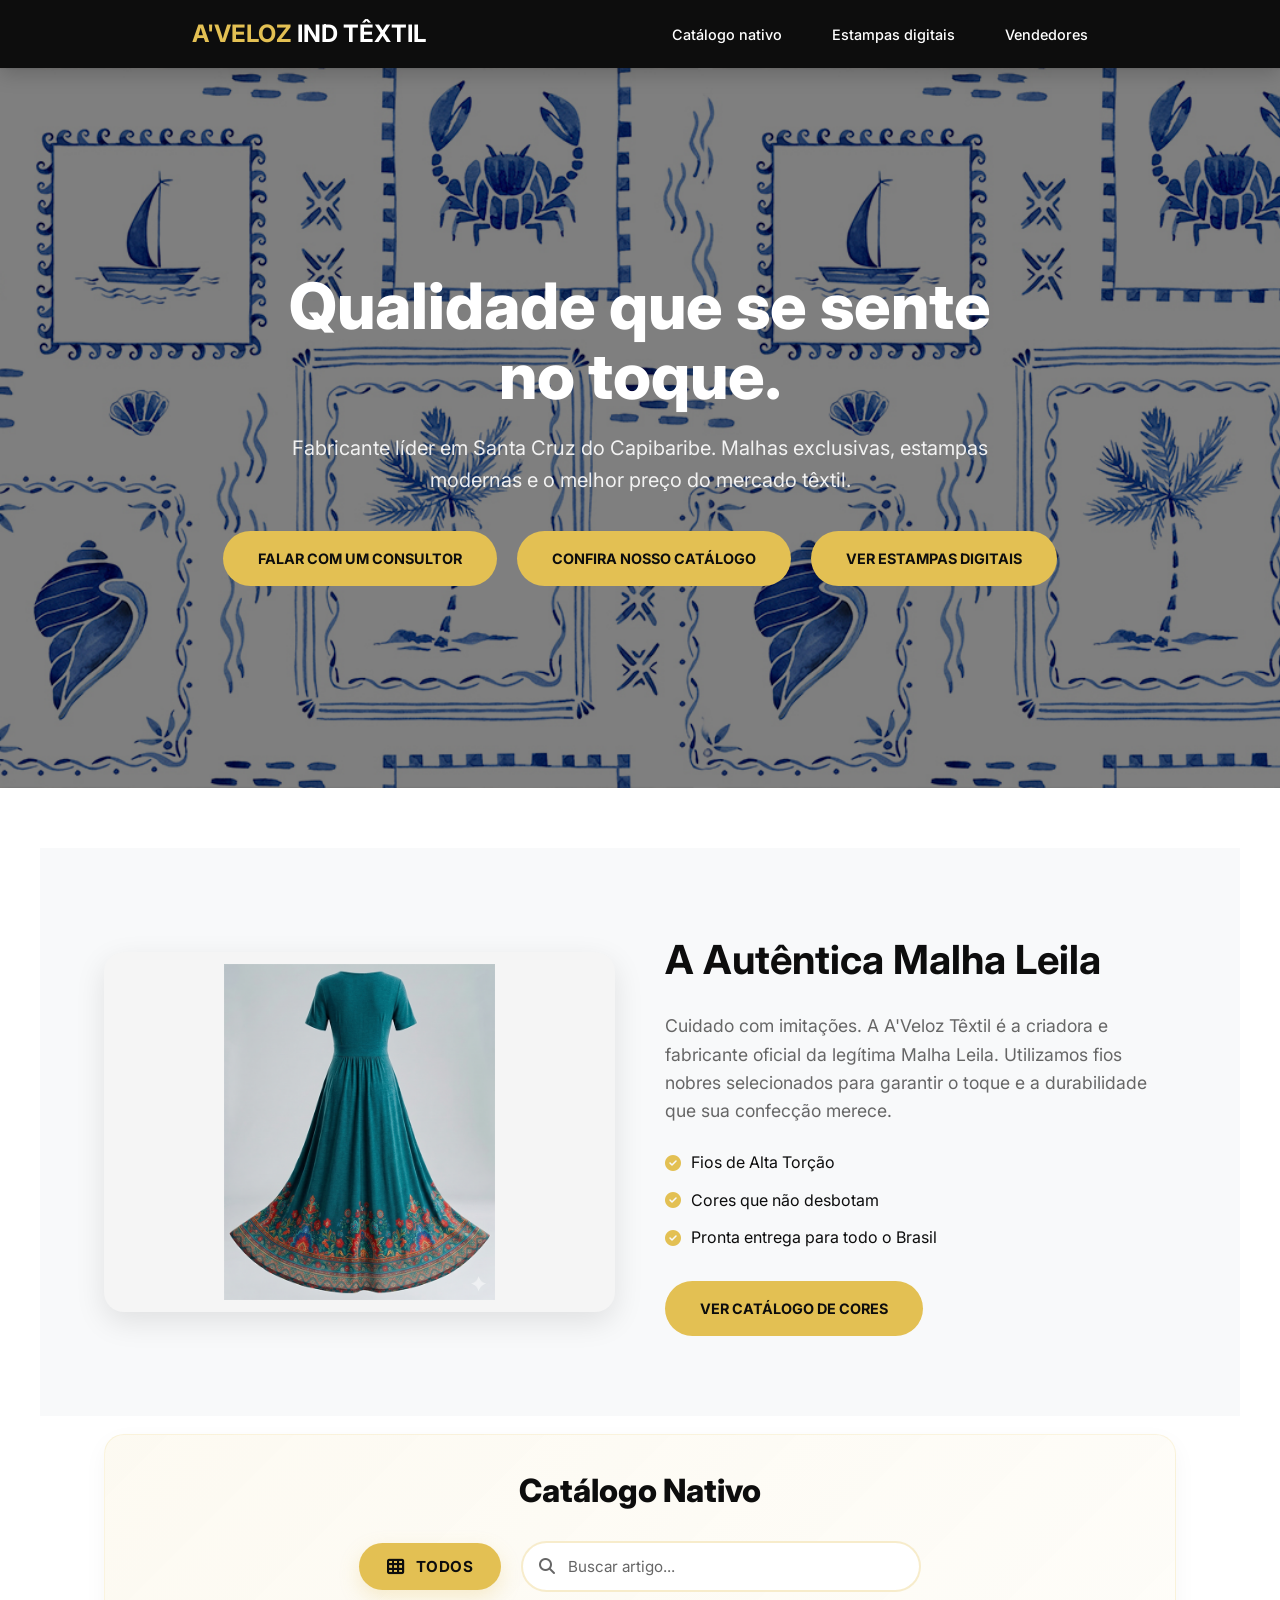
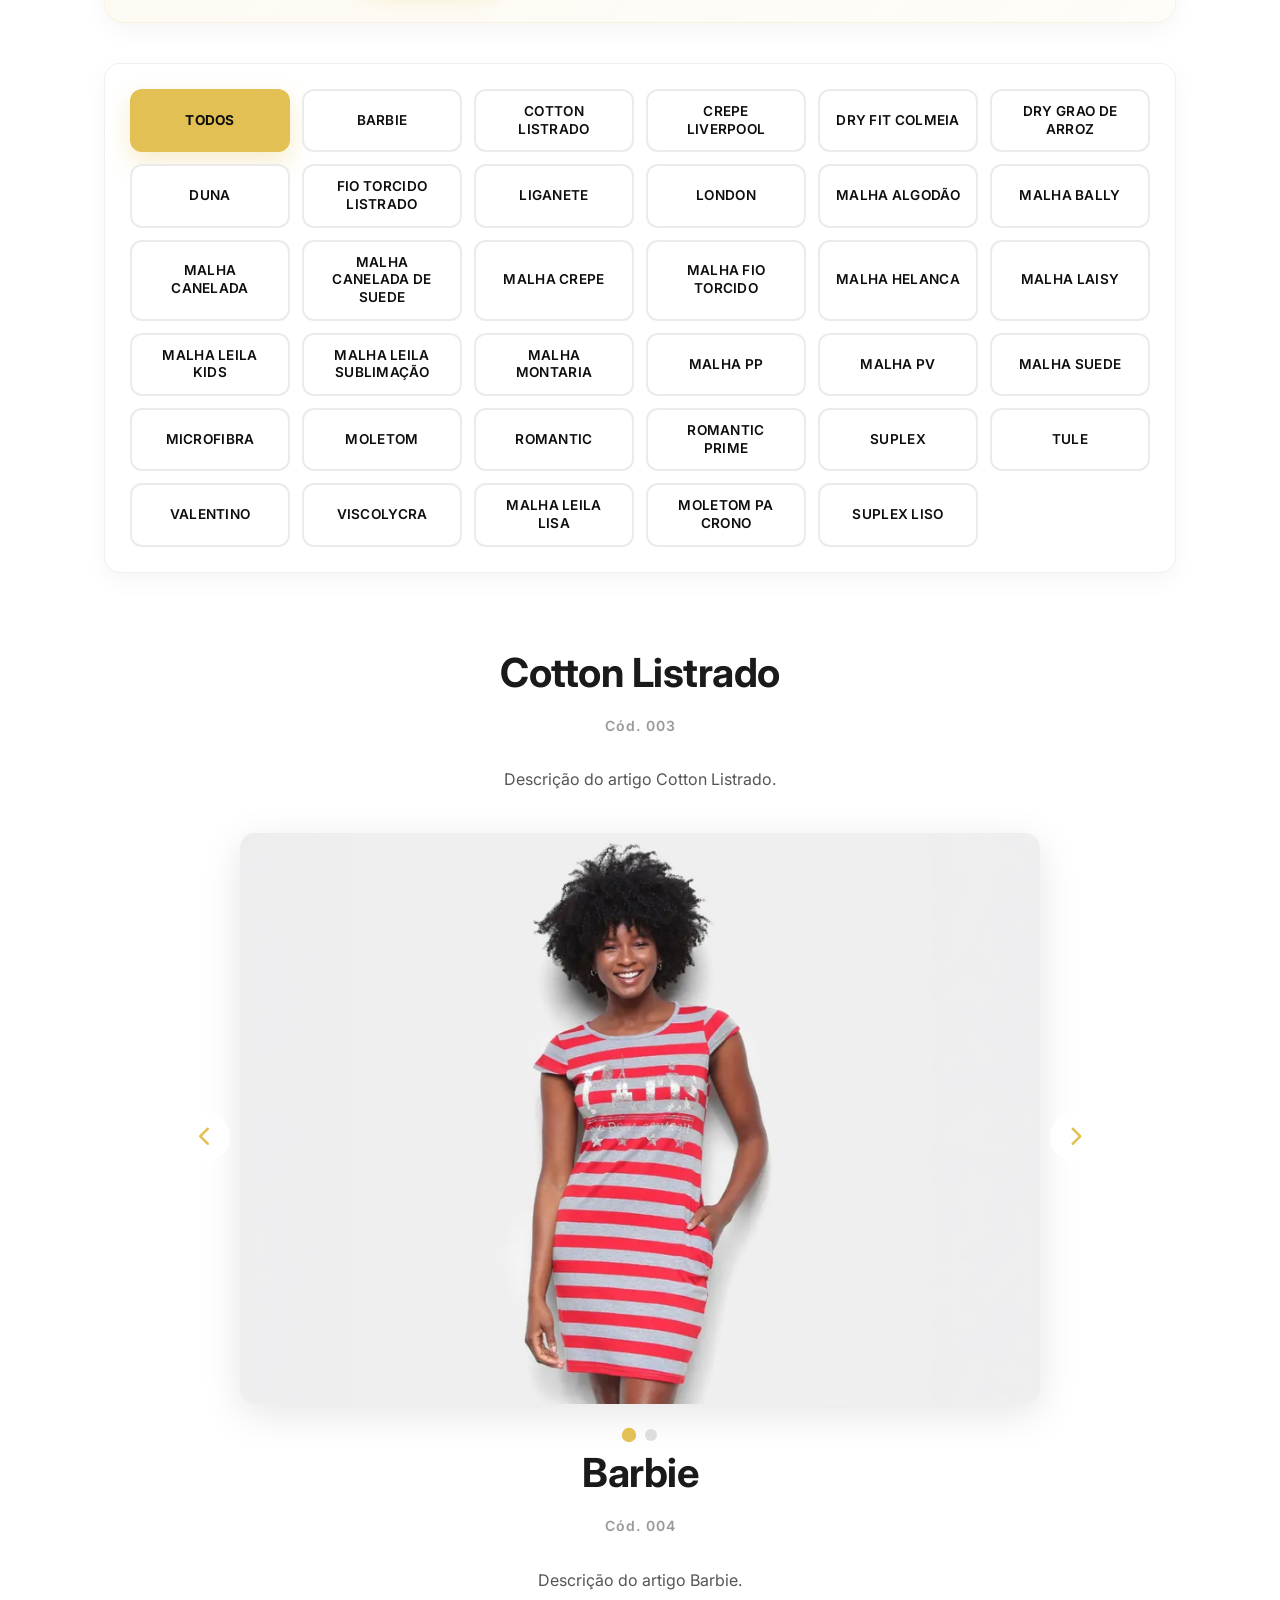
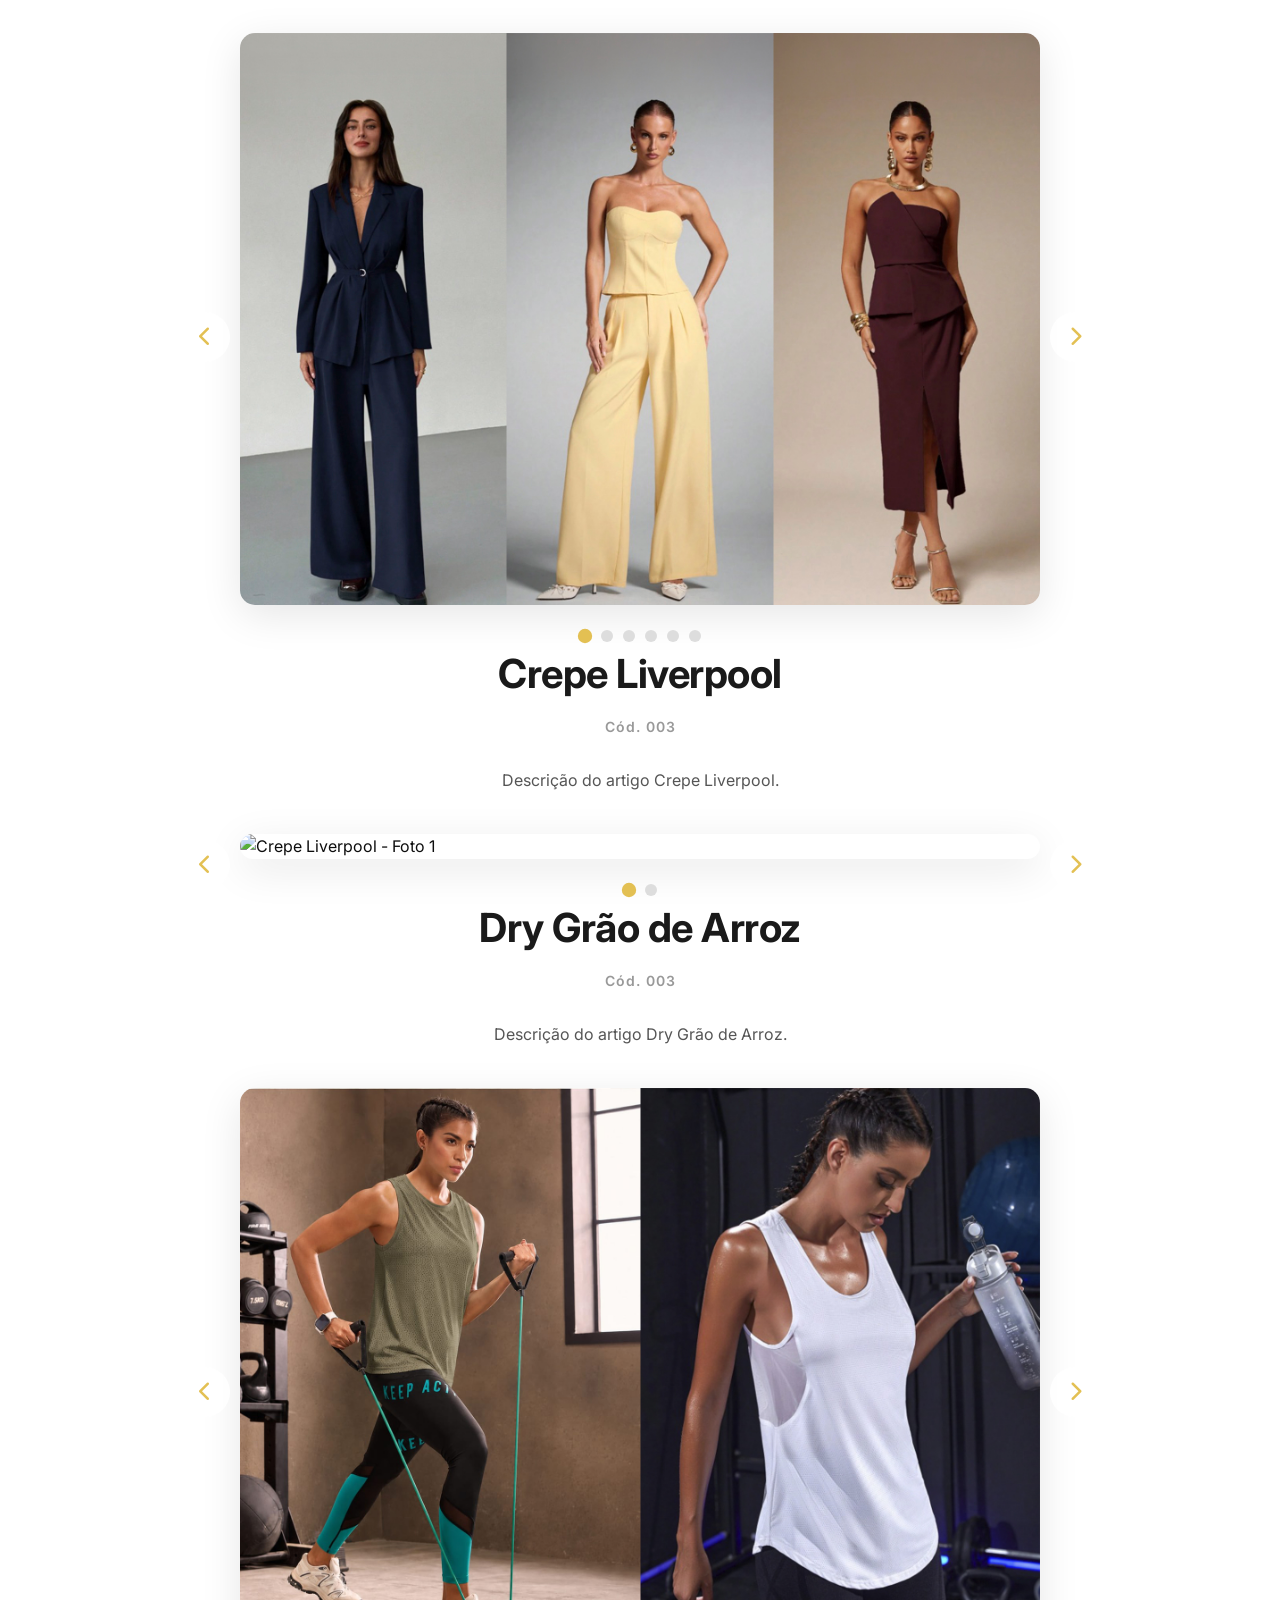
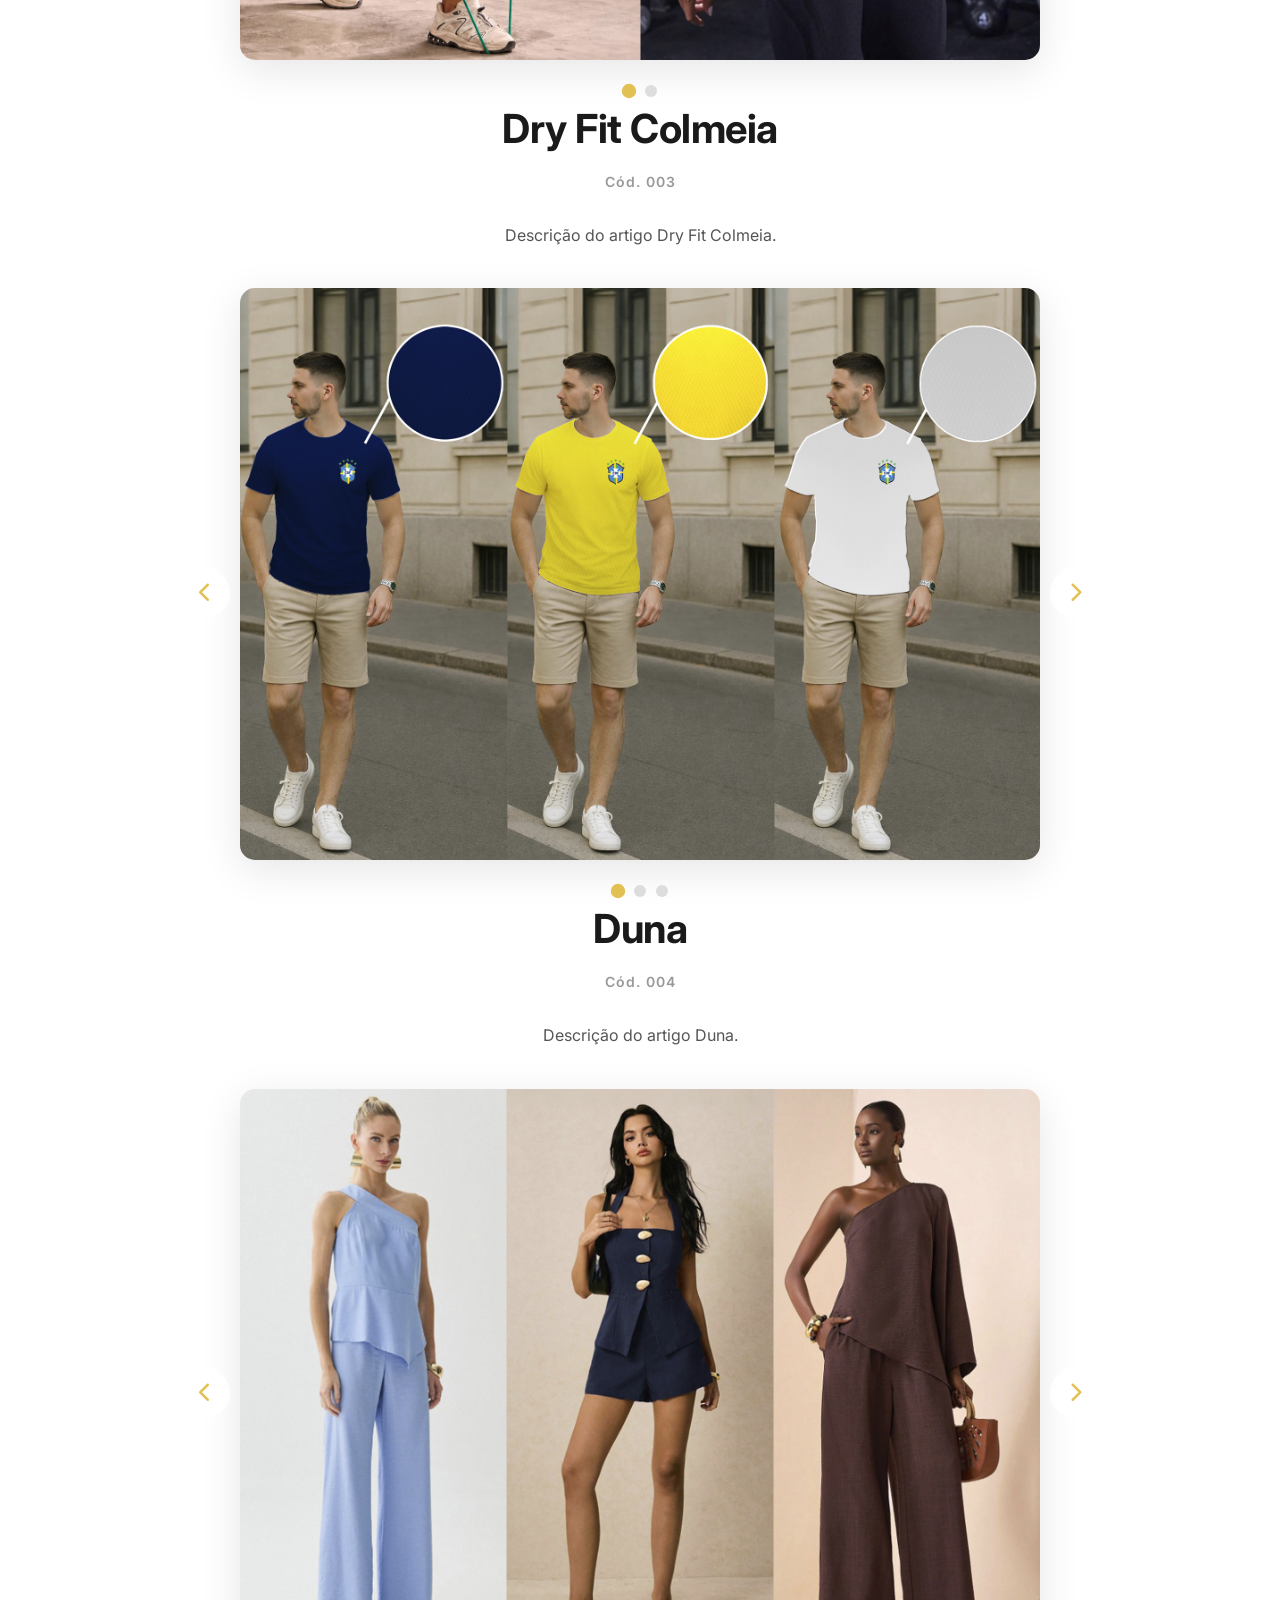
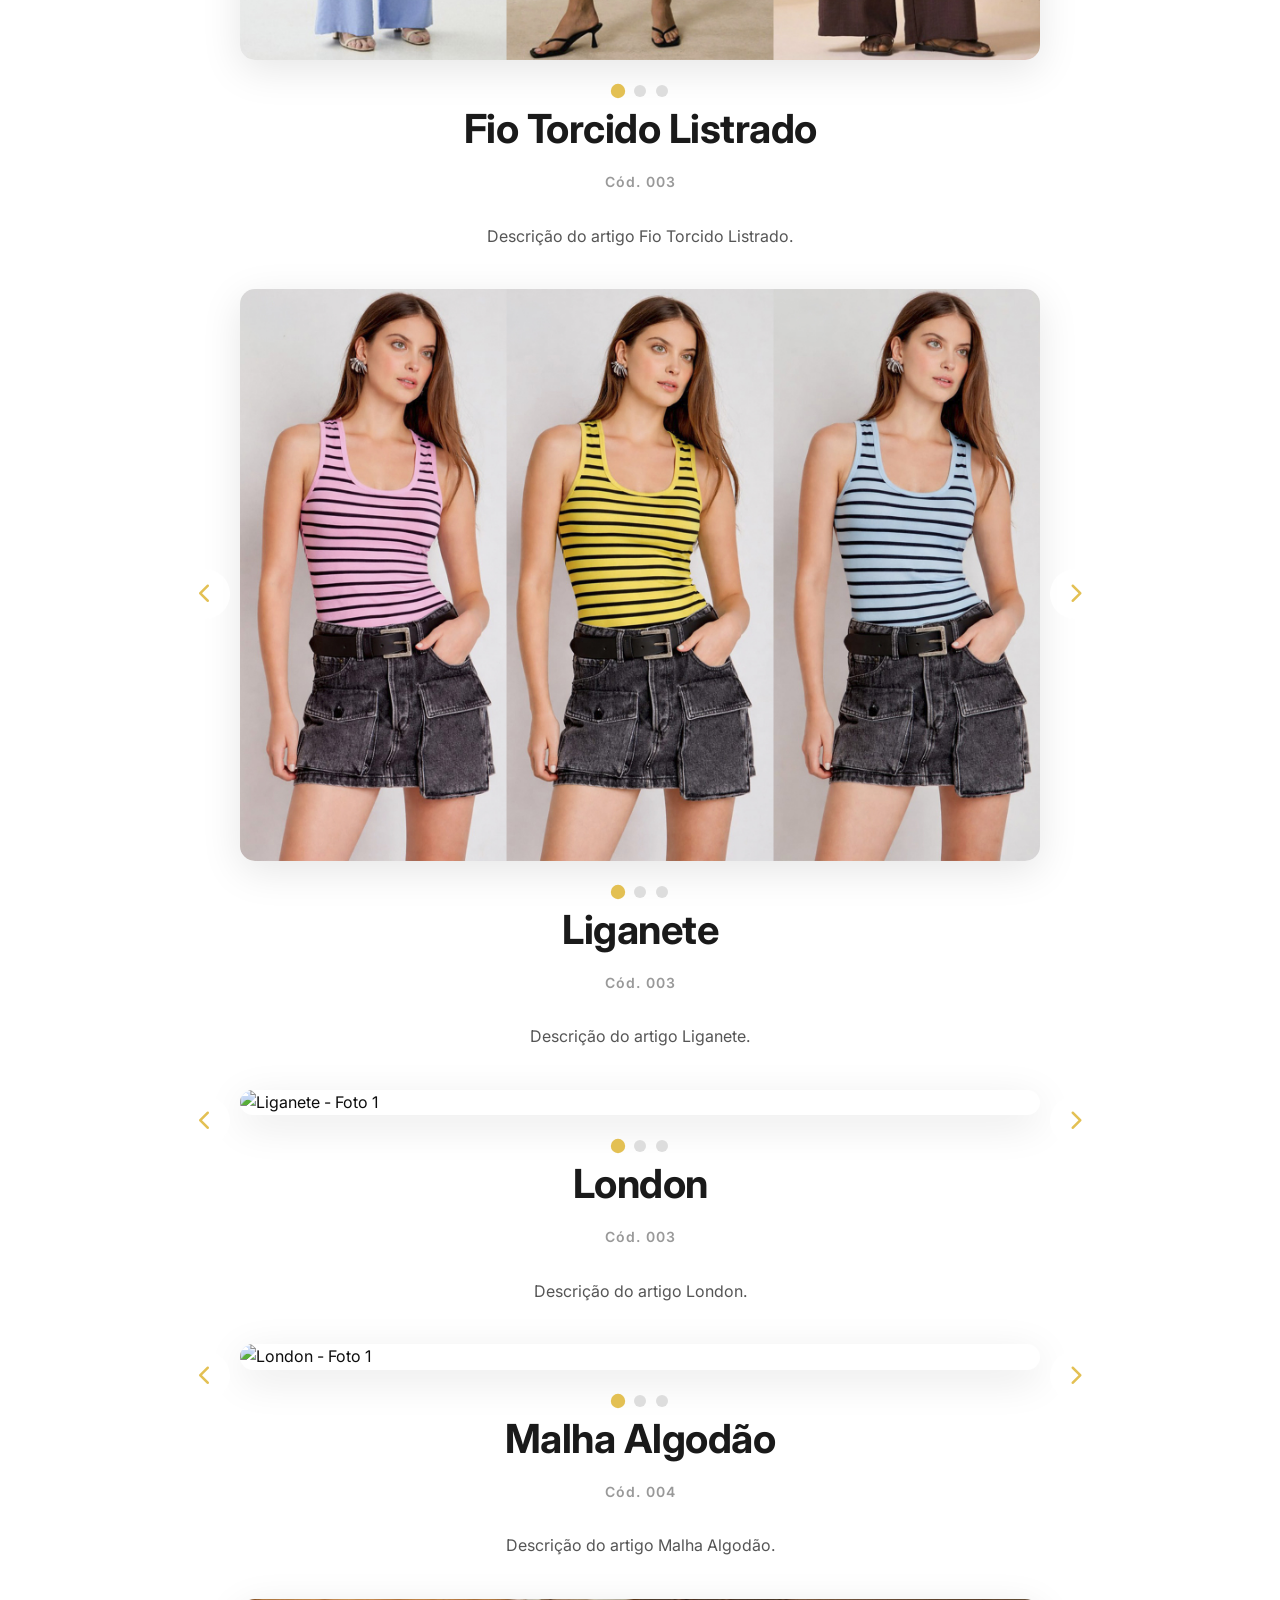
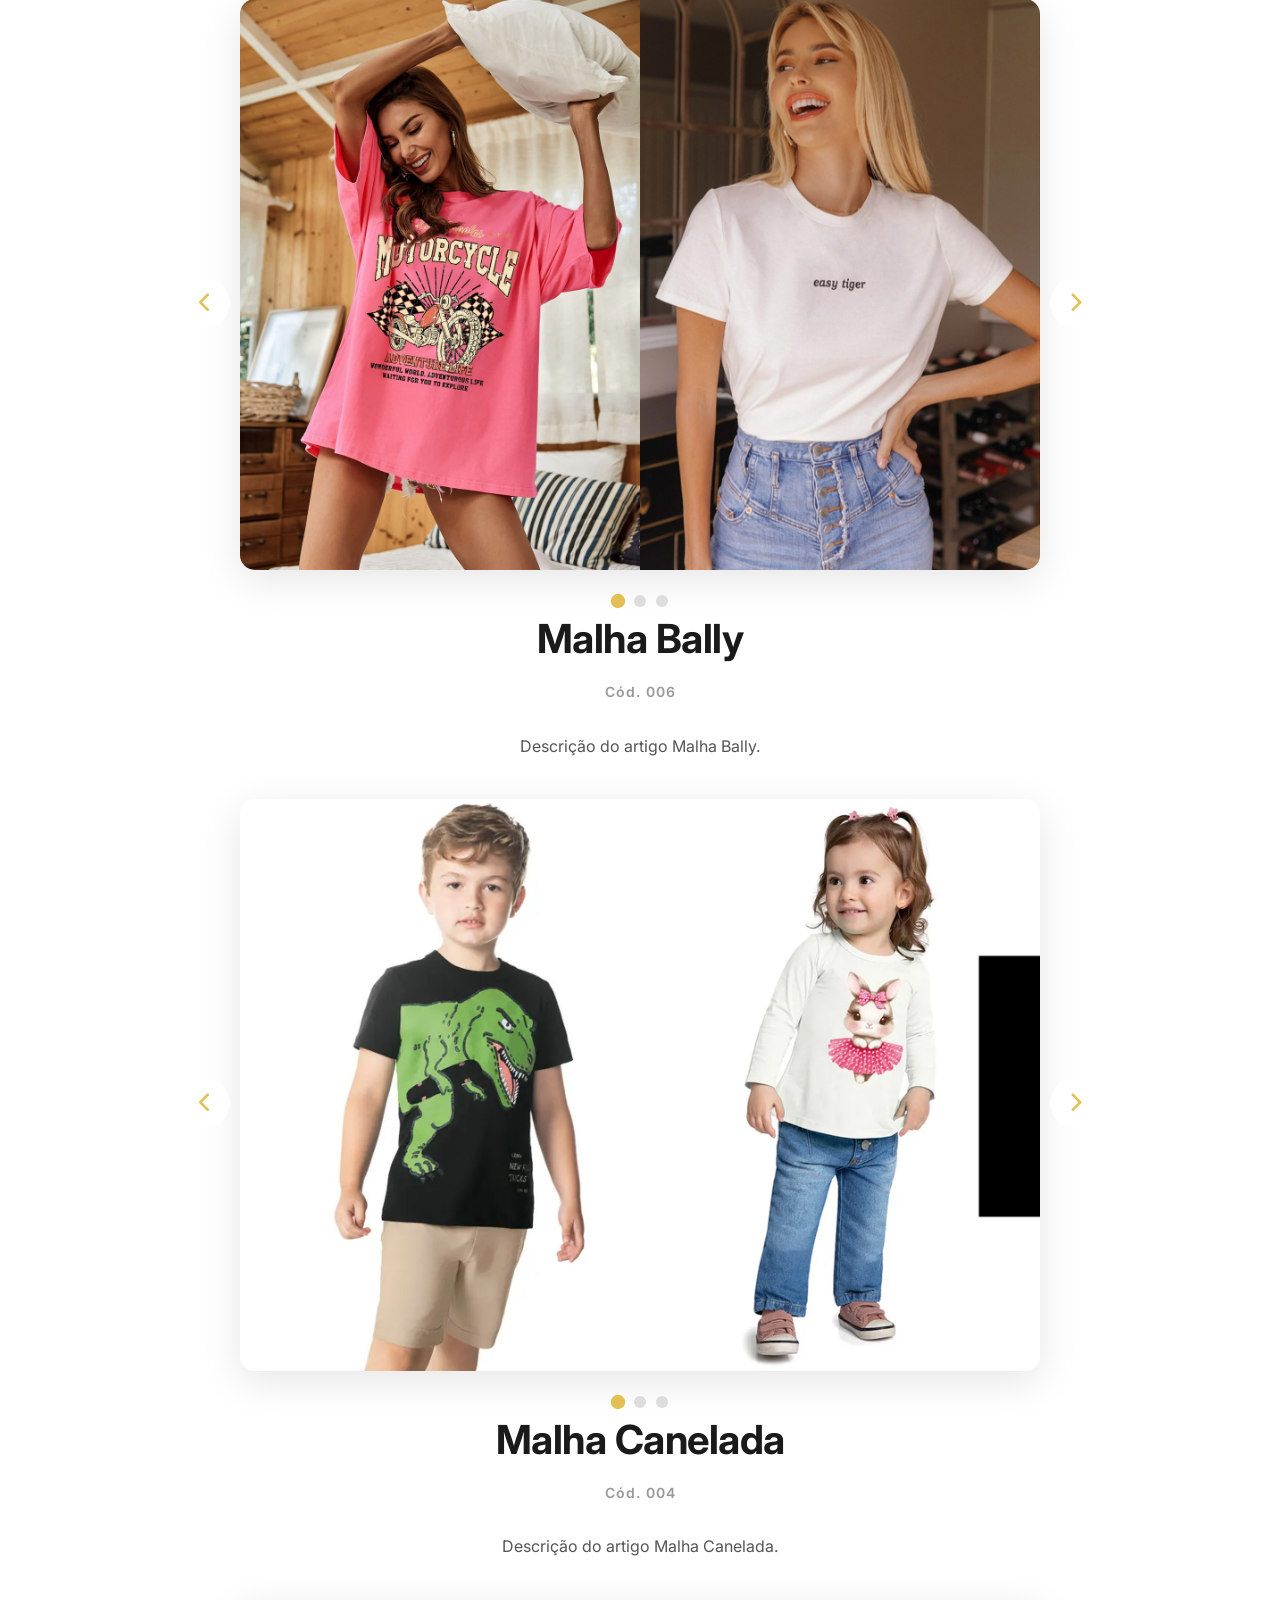
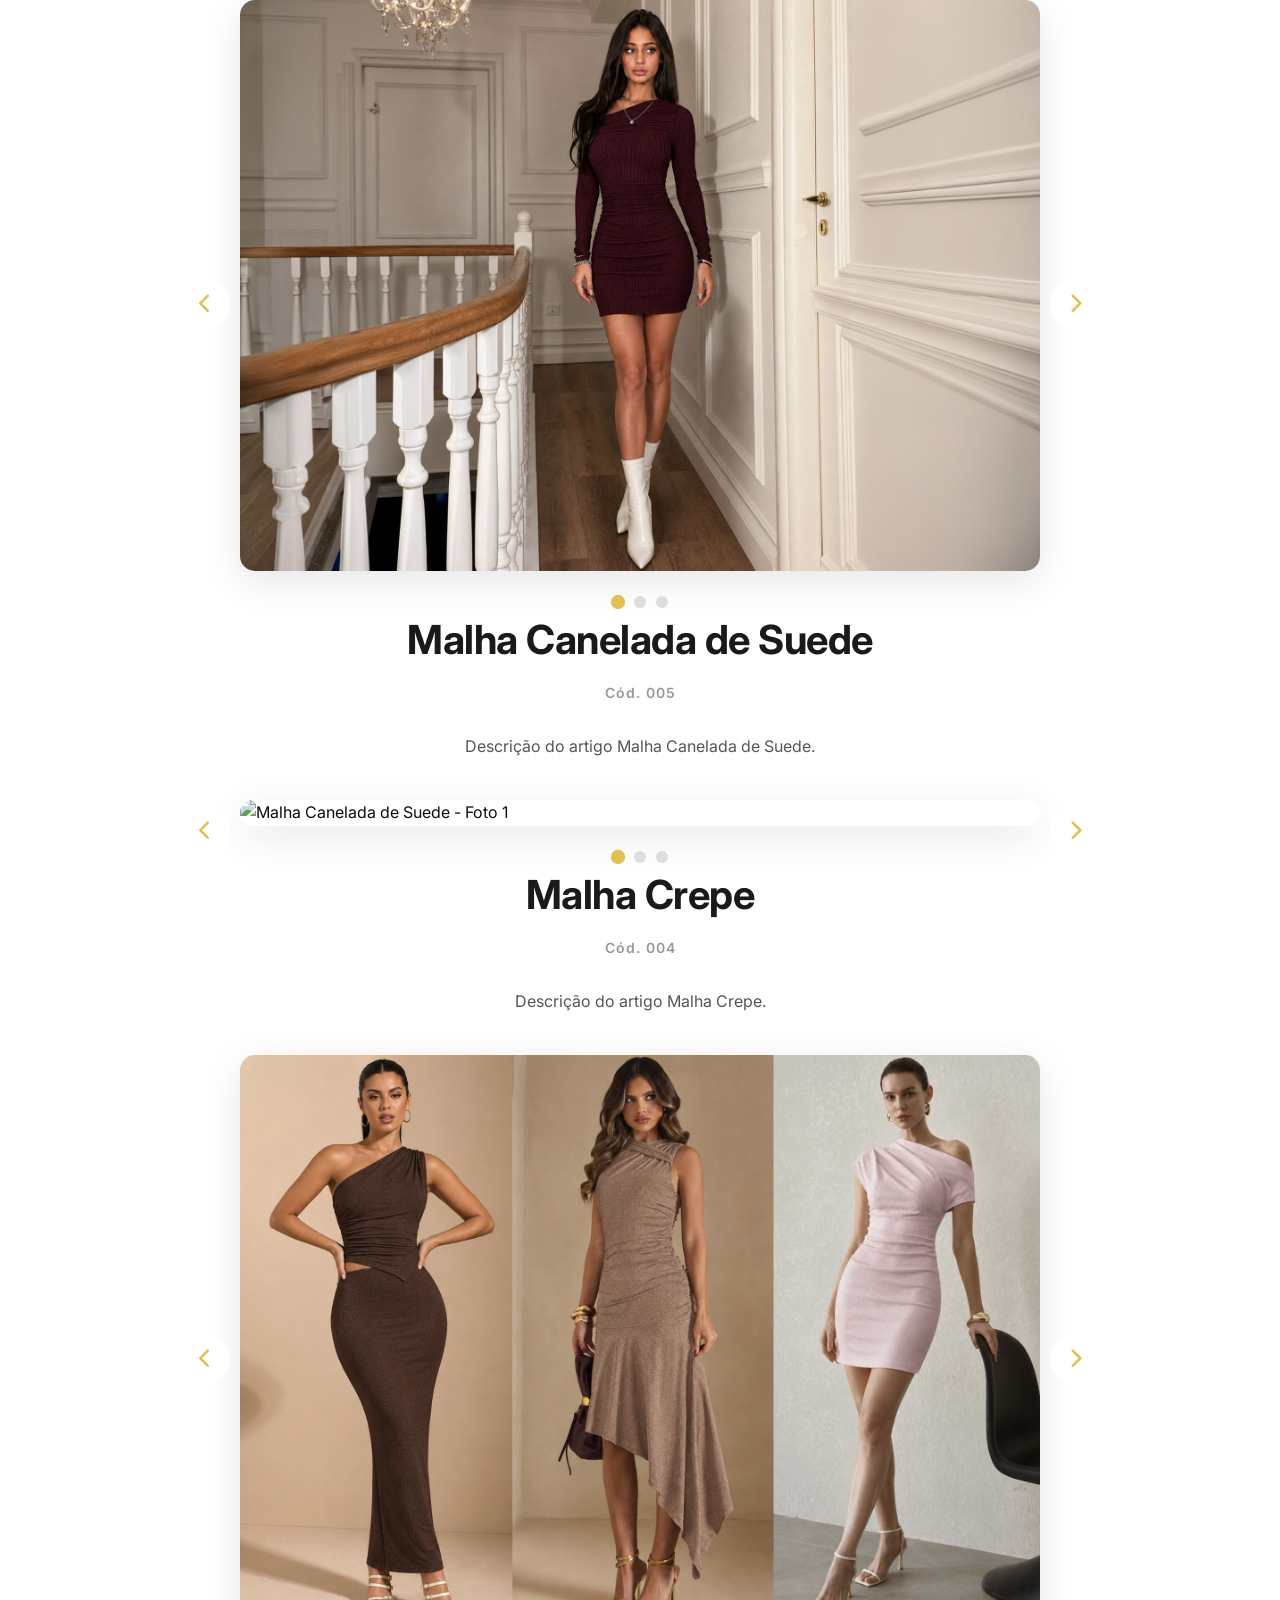
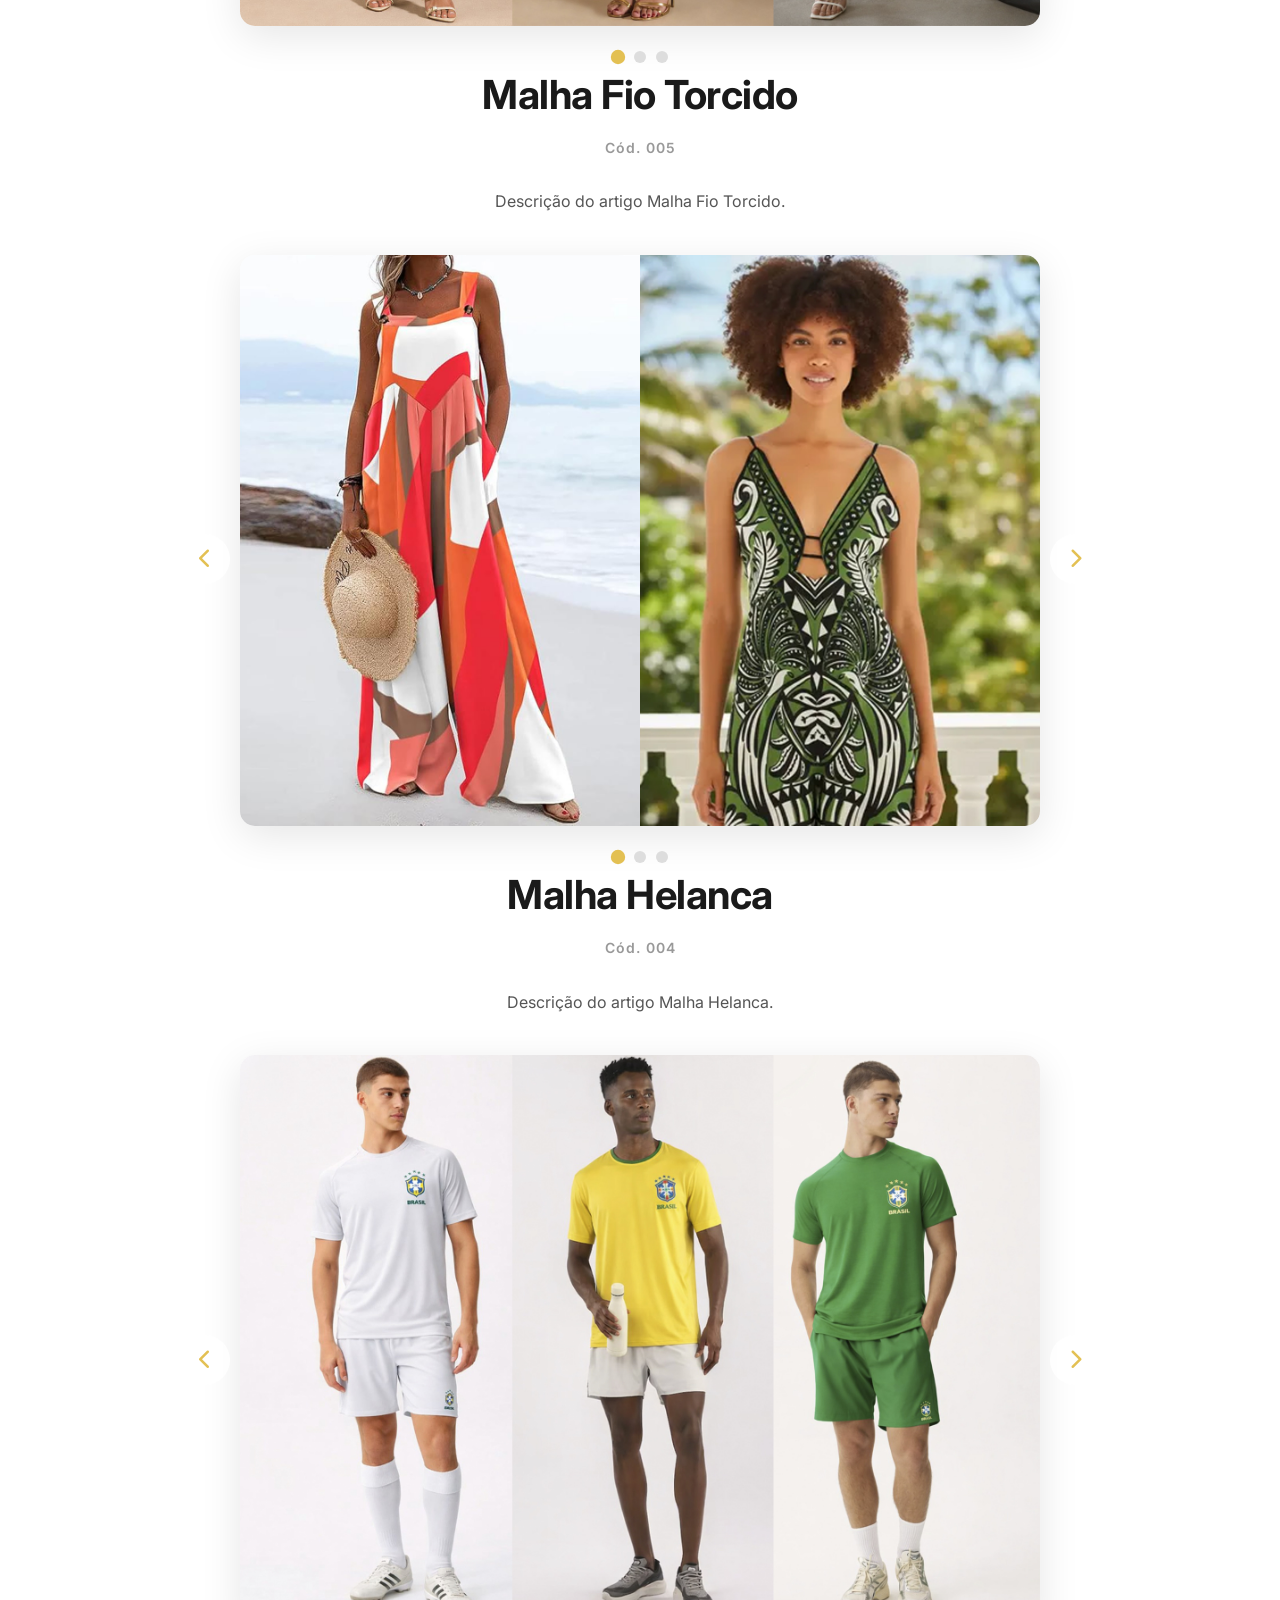
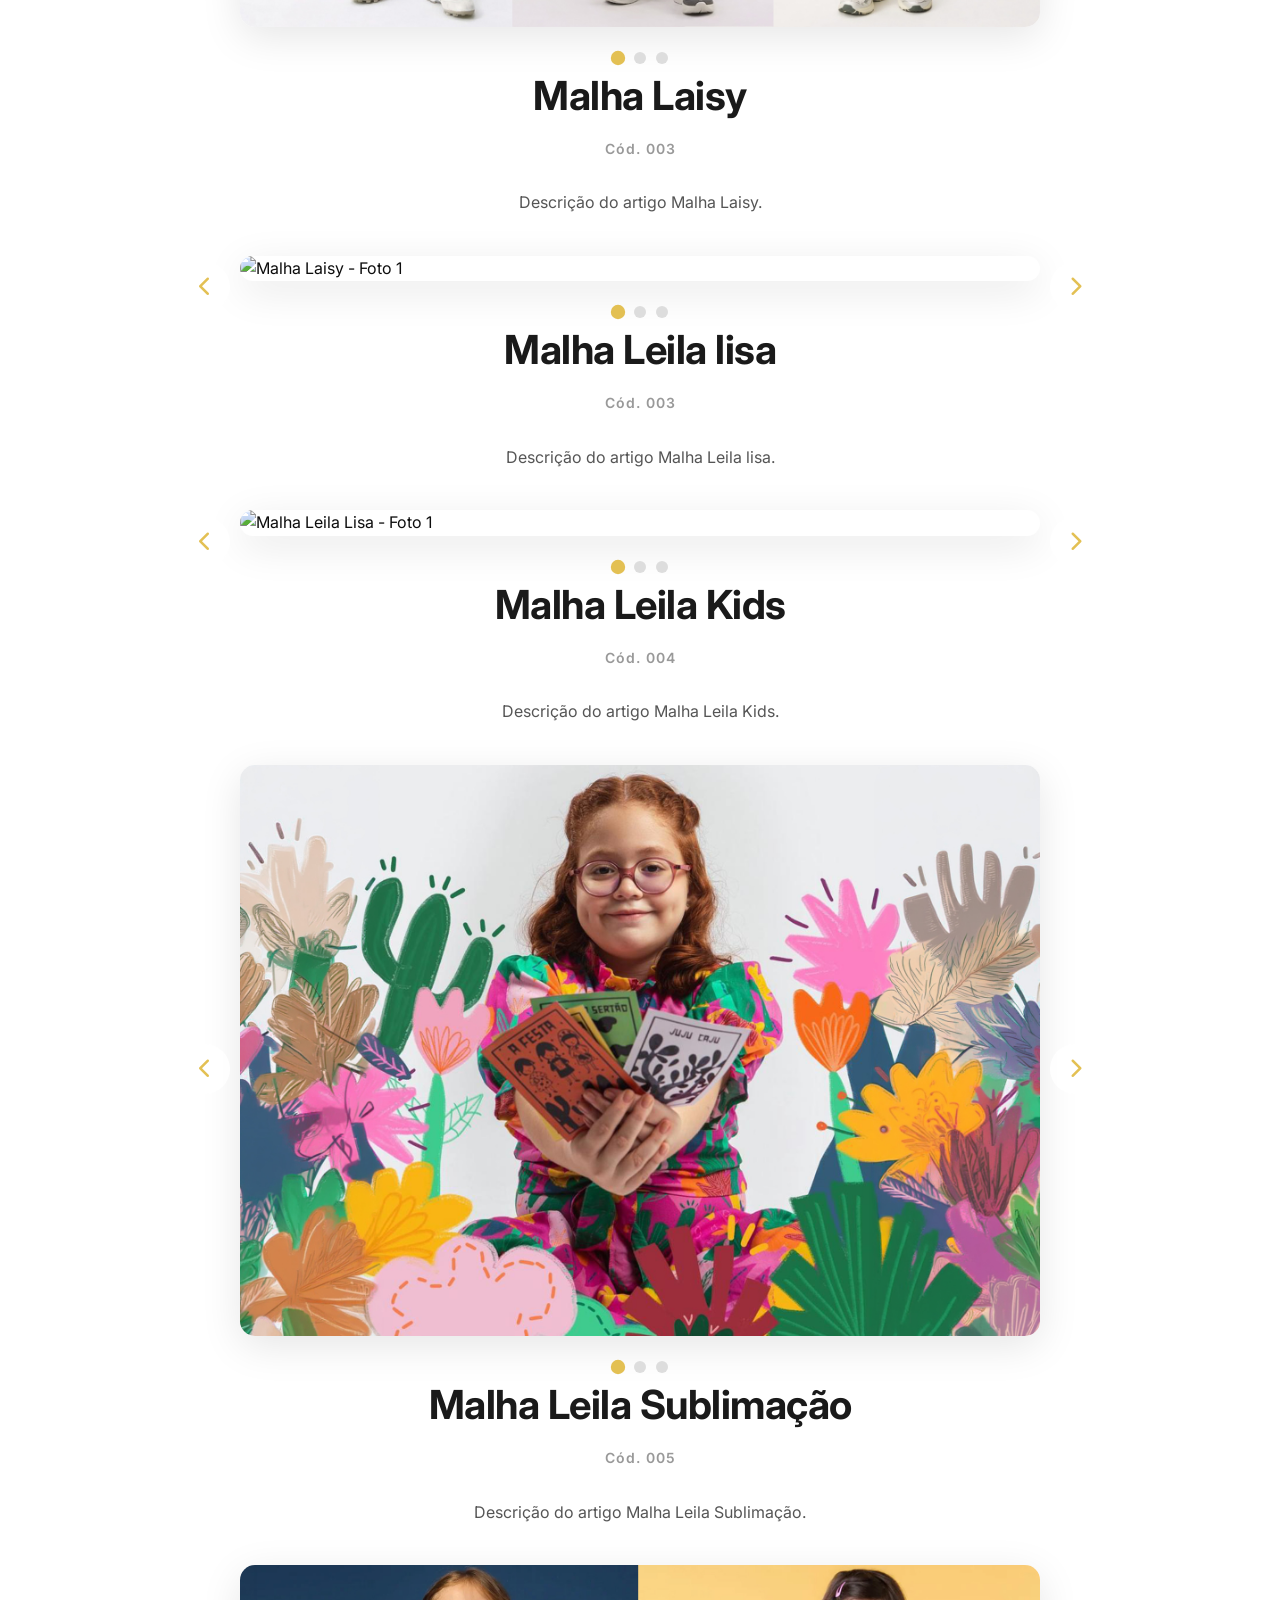
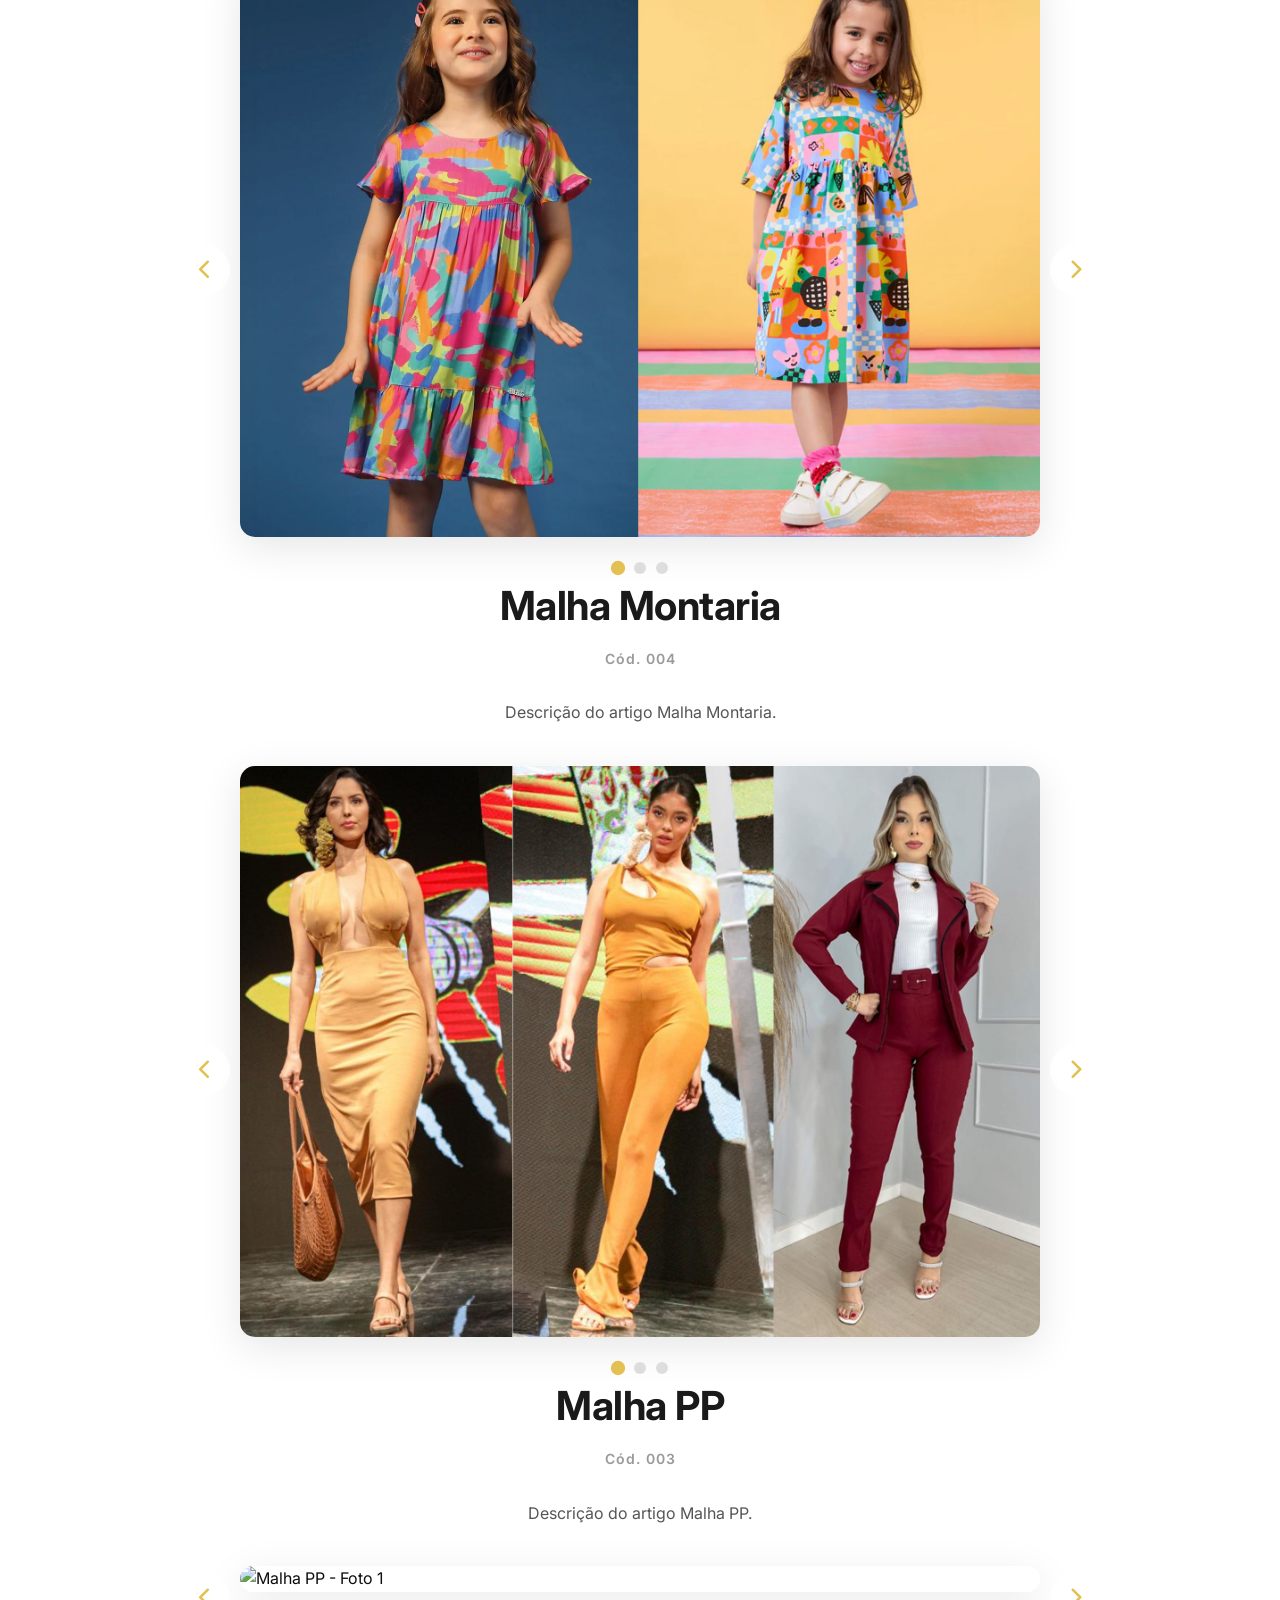
==== commit a3306976: "adicionando fotos catalogo" ====
--- a/index.html
+++ b/index.html
@@ -121,61 +121,39 @@
             <button class="catalogo-filtro-btn active" data-artigo="todos" onclick="mudarArtigo('todos')">TODOS</button>
 
             <button class="catalogo-filtro-btn" data-artigo="barbie" onclick="mudarArtigo('barbie')">BARBIE</button>
-            <button class="catalogo-filtro-btn" data-artigo="cotton-listrado"
-                onclick="mudarArtigo('cotton-listrado')">COTTON LISTRADO</button>
-            <button class="catalogo-filtro-btn" data-artigo="crepe-liverpool"
-                onclick="mudarArtigo('crepe-liverpool')">CREPE LIVERPOOL</button>
-            <button class="catalogo-filtro-btn" data-artigo="dry-fit-colmeia"
-                onclick="mudarArtigo('dry-fit-colmeia')">DRY FIT COLMEIA</button>
-            <button class="catalogo-filtro-btn" data-artigo="dry-grao-de-arroz"
-                onclick="mudarArtigo('dry-grao-de-arroz')">DRY GRAO DE ARROZ</button>
+            <button class="catalogo-filtro-btn" data-artigo="cotton-listrado" onclick="mudarArtigo('cotton-listrado')">COTTON LISTRADO</button>
+            <button class="catalogo-filtro-btn" data-artigo="crepe-liverpool" onclick="mudarArtigo('crepe-liverpool')">CREPE LIVERPOOL</button>
+            <button class="catalogo-filtro-btn" data-artigo="dry-fit-colmeia" onclick="mudarArtigo('dry-fit-colmeia')">DRY FIT COLMEIA</button>
+            <button class="catalogo-filtro-btn" data-artigo="dry-grao-de-arroz" onclick="mudarArtigo('dry-grao-de-arroz')">DRY GRAO DE ARROZ</button>
             <button class="catalogo-filtro-btn" data-artigo="duna" onclick="mudarArtigo('duna')">DUNA</button>
-            <button class="catalogo-filtro-btn" data-artigo="fio-torcido-listrado"
-                onclick="mudarArtigo('fio-torcido-listrado')">FIO TORCIDO LISTRADO</button>
-            <button class="catalogo-filtro-btn" data-artigo="liganete"
-                onclick="mudarArtigo('liganete')">LIGANETE</button>
+            <button class="catalogo-filtro-btn" data-artigo="fio-torcido-listrado" onclick="mudarArtigo('fio-torcido-listrado')">FIO TORCIDO LISTRADO</button>
+            <button class="catalogo-filtro-btn" data-artigo="liganete" onclick="mudarArtigo('liganete')">LIGANETE</button>
             <button class="catalogo-filtro-btn" data-artigo="london" onclick="mudarArtigo('london')">LONDON</button>
-            <button class="catalogo-filtro-btn" data-artigo="malha-algodao" onclick="mudarArtigo('malha-algodao')">MALHA
-                ALGODÃO</button>
-            <button class="catalogo-filtro-btn" data-artigo="malha-bally" onclick="mudarArtigo('malha-bally')">MALHA
-                BALLY</button>
-            <button class="catalogo-filtro-btn" data-artigo="malha-canelada"
-                onclick="mudarArtigo('malha-canelada')">MALHA CANELADA</button>
-            <button class="catalogo-filtro-btn" data-artigo="malha-canelada-de-suede"
-                onclick="mudarArtigo('malha-canelada-de-suede')">MALHA CANELADA DE SUEDE</button>
-            <button class="catalogo-filtro-btn" data-artigo="malha-crepe" onclick="mudarArtigo('malha-crepe')">MALHA
-                CREPE</button>
-            <button class="catalogo-filtro-btn" data-artigo="malha-fio-torcido"
-                onclick="mudarArtigo('malha-fio-torcido')">MALHA FIO TORCIDO</button>
-            <button class="catalogo-filtro-btn" data-artigo="malha-helanca" onclick="mudarArtigo('malha-helanca')">MALHA
-                HELANCA</button>
-            <button class="catalogo-filtro-btn" data-artigo="malha-laisy" onclick="mudarArtigo('malha-laisy')">MALHA
-                LAISY</button>
-            <button class="catalogo-filtro-btn" data-artigo="malha-leila-kids"
-                onclick="mudarArtigo('malha-leila-kids')">MALHA LEILA KIDS</button>
-            <button class="catalogo-filtro-btn" data-artigo="malha-leila-sublimacao"
-                onclick="mudarArtigo('malha-leila-sublimacao')">MALHA LEILA SUBLIMAÇÃO</button>
-            <button class="catalogo-filtro-btn" data-artigo="malha-montaria"
-                onclick="mudarArtigo('malha-montaria')">MALHA MONTARIA</button>
-            <button class="catalogo-filtro-btn" data-artigo="malha-pp" onclick="mudarArtigo('malha-pp')">MALHA
-                PP</button>
-            <button class="catalogo-filtro-btn" data-artigo="malha-pv" onclick="mudarArtigo('malha-pv')">MALHA
-                PV</button>
-            <button class="catalogo-filtro-btn" data-artigo="malha-suede" onclick="mudarArtigo('malha-suede')">MALHA
-                SUEDE</button>
-            <button class="catalogo-filtro-btn" data-artigo="microfibra"
-                onclick="mudarArtigo('microfibra')">MICROFIBRA</button>
+            <button class="catalogo-filtro-btn" data-artigo="malha-algodao" onclick="mudarArtigo('malha-algodao')">MALHA ALGODÃO</button>
+            <button class="catalogo-filtro-btn" data-artigo="malha-bally" onclick="mudarArtigo('malha-bally')">MALHA BALLY</button>
+            <button class="catalogo-filtro-btn" data-artigo="malha-canelada" onclick="mudarArtigo('malha-canelada')">MALHA CANELADA</button>
+            <button class="catalogo-filtro-btn" data-artigo="malha-canelada-de-suede" onclick="mudarArtigo('malha-canelada-de-suede')">MALHA CANELADA DE SUEDE</button>
+            <button class="catalogo-filtro-btn" data-artigo="malha-crepe" onclick="mudarArtigo('malha-crepe')">MALHA CREPE</button>
+            <button class="catalogo-filtro-btn" data-artigo="malha-fio-torcido" onclick="mudarArtigo('malha-fio-torcido')">MALHA FIO TORCIDO</button>
+            <button class="catalogo-filtro-btn" data-artigo="malha-helanca" onclick="mudarArtigo('malha-helanca')">MALHA HELANCA</button>
+            <button class="catalogo-filtro-btn" data-artigo="malha-laisy" onclick="mudarArtigo('malha-laisy')">MALHA LAISY</button>
+            <button class="catalogo-filtro-btn" data-artigo="malha-leila-kids" onclick="mudarArtigo('malha-leila-kids')">MALHA LEILA KIDS</button>
+            <button class="catalogo-filtro-btn" data-artigo="malha-leila-sublimacao" onclick="mudarArtigo('malha-leila-sublimacao')">MALHA LEILA SUBLIMAÇÃO</button>
+            <button class="catalogo-filtro-btn" data-artigo="malha-montaria" onclick="mudarArtigo('malha-montaria')">MALHA MONTARIA</button>
+            <button class="catalogo-filtro-btn" data-artigo="malha-pp" onclick="mudarArtigo('malha-pp')">MALHA PP</button>
+            <button class="catalogo-filtro-btn" data-artigo="malha-pv" onclick="mudarArtigo('malha-pv')">MALHA PV</button>
+            <button class="catalogo-filtro-btn" data-artigo="malha-suede" onclick="mudarArtigo('malha-suede')">MALHA SUEDE</button>
+            <button class="catalogo-filtro-btn" data-artigo="microfibra" onclick="mudarArtigo('microfibra')">MICROFIBRA</button>
             <button class="catalogo-filtro-btn" data-artigo="moletom" onclick="mudarArtigo('moletom')">MOLETOM</button>
-            <button class="catalogo-filtro-btn" data-artigo="romantic"
-                onclick="mudarArtigo('romantic')">ROMANTIC</button>
-            <button class="catalogo-filtro-btn" data-artigo="romantic-prime"
-                onclick="mudarArtigo('romantic-prime')">ROMANTIC PRIME</button>
+            <button class="catalogo-filtro-btn" data-artigo="romantic" onclick="mudarArtigo('romantic')">ROMANTIC</button>
+            <button class="catalogo-filtro-btn" data-artigo="romantic-prime" onclick="mudarArtigo('romantic-prime')">ROMANTIC PRIME</button>
             <button class="catalogo-filtro-btn" data-artigo="suplex" onclick="mudarArtigo('suplex')">SUPLEX</button>
             <button class="catalogo-filtro-btn" data-artigo="tule" onclick="mudarArtigo('tule')">TULE</button>
-            <button class="catalogo-filtro-btn" data-artigo="valentino"
-                onclick="mudarArtigo('valentino')">VALENTINO</button>
-            <button class="catalogo-filtro-btn" data-artigo="viscolycra"
-                onclick="mudarArtigo('viscolycra')">VISCOLYCRA</button>
+            <button class="catalogo-filtro-btn" data-artigo="valentino" onclick="mudarArtigo('valentino')">VALENTINO</button>
+            <button class="catalogo-filtro-btn" data-artigo="viscolycra" onclick="mudarArtigo('viscolycra')">VISCOLYCRA</button>
+            <button class="catalogo-filtro-btn" data-artigo="viscolycra" onclick="mudarArtigo('malha-leila-lisa')">MALHA LEILA LISA</button>
+            <button class="catalogo-filtro-btn" data-artigo="viscolycra" onclick="mudarArtigo('moletom-pa-crono')">MOLETOM PA CRONO</button>
+            <button class="catalogo-filtro-btn" data-artigo="viscolycra" onclick="mudarArtigo('suplex-liso')">SUPLEX LISO</button>
         </div>
 
         <!-- ========================================================================
@@ -700,6 +678,34 @@
             </div>
             <!-- Copiar até aqui para o próximo artigo -->
 
+                        <!-- malha leila lisa -->
+            <div class="catalogo-artigo active" data-artigo="malha-leila-lisa">
+                <div class="artigo-header">
+                    <h2 class="artigo-titulo">Malha Leila lisa</h2>
+                    <p class="artigo-codigo">Cód. 003</p>
+                </div>
+                <div class="artigo-descricao">
+                    <p>Descrição do artigo Malha Leila lisa.</p>
+                </div>
+                <div class="slider-container">
+                    <div class="slider-wrapper">
+                        <div class="slider" id="slider-malha-leila-lisa">
+                            <img src="img/catalogo/malha-leila-lisa/foto-1" alt="Malha Leila Lisa - Foto 1" class="slide-img">
+                            <img src="img/catalogo/malha-leila-lisa/foto-2.jpg" alt="Malha Leila Lisa - Foto 2" class="slide-img">
+                            <img src="img/catalogo/malha-leila-lisa/foto-3.jpg" alt="Malha Leila Lisa - Foto 3" class="slide-img">
+                        </div>
+                    </div>
+                    <button class="slider-btn slider-prev" onclick="mudarSlide(this, -1)">
+                        <i class="fas fa-chevron-left"></i>
+                    </button>
+                    <button class="slider-btn slider-next" onclick="mudarSlide(this, 1)">
+                        <i class="fas fa-chevron-right"></i>
+                    </button>
+                    <div class="slider-dots" id="dots-malha-leila-lisa"></div>
+                </div>
+            </div>
+            <!-- Copiar até aqui para o próximo artigo -->
+
             <!-- malha leila kids -->
             <div class="catalogo-artigo active" data-artigo="malha-leila-kids">
                 <div class="artigo-header">
@@ -933,6 +939,34 @@
             </div>
             <!-- Copiar até aqui para o próximo artigo -->
 
+                <!-- moletom pa crono-->
+            <div class="catalogo-artigo active" data-artigo="moletom-pa-crono">
+                <div class="artigo-header">
+                    <h2 class="artigo-titulo">Moletom Pa crono</h2>
+                    <p class="artigo-codigo">Cód. 006</p>
+                </div>
+                <div class="artigo-descricao">
+                    <p>Descrição do artigo Moletom Pa Crono.</p>
+                </div>
+                <div class="slider-container">
+                    <div class="slider-wrapper">
+                        <div class="slider" id="slider-moletom-pa-crono">
+                            <img src="img/catalogo/moletom-pa-crono/" alt="Moletom Pa Crono - Foto 1" class="slide-img">
+                            <img src="img/catalogo/moletom-pa-crono/" alt="Moletom Pa Crono - Foto 2" class="slide-img">
+                            <img src="img/catalogo/moletom-pa-crono/" alt="Moletom Pa Crono - Foto 3" class="slide-img">
+                        </div>
+                    </div>
+                    <button class="slider-btn slider-prev" onclick="mudarSlide(this, -1)">
+                        <i class="fas fa-chevron-left"></i>
+                    </button>
+                    <button class="slider-btn slider-next" onclick="mudarSlide(this, 1)">
+                        <i class="fas fa-chevron-right"></i>
+                    </button>
+                    <div class="slider-dots" id="dots-moletom-pa-crono"></div>
+                </div>
+            </div>
+            <!-- Copiar até aqui para o próximo artigo -->
+
             <!-- romantic -->
             <div class="catalogo-artigo active" data-artigo="romantic">
                 <div class="artigo-header">
@@ -1007,6 +1041,34 @@
                             <img src="img/catalogo/suplex/foto-1.jpg" alt="Suplex - Foto 1" class="slide-img">
                             <img src="img/catalogo/suplex/foto-2.jpg" alt="Suplex - Foto 2" class="slide-img">
                             <img src="img/catalogo/suplex/foto-3.jpg" alt="Suplex - Foto 3" class="slide-img">
+                        </div>
+                    </div>
+                    <button class="slider-btn slider-prev" onclick="mudarSlide(this, -1)">
+                        <i class="fas fa-chevron-left"></i>
+                    </button>
+                    <button class="slider-btn slider-next" onclick="mudarSlide(this, 1)">
+                        <i class="fas fa-chevron-right"></i>
+                    </button>
+                    <div class="slider-dots" id="dots-suplex"></div>
+                </div>
+            </div>
+            <!-- Copiar até aqui para o próximo artigo -->
+
+                <!-- suplex liso -->
+            <div class="catalogo-artigo active" data-artigo="suplex-liso">
+                <div class="artigo-header">
+                    <h2 class="artigo-titulo">Suplex liso</h2>
+                    <p class="artigo-codigo">Cód. 005</p>
+                </div>
+                <div class="artigo-descricao">
+                    <p>Descrição do artigo Suplex liso.</p>
+                </div>
+                <div class="slider-container">
+                    <div class="slider-wrapper">
+                        <div class="slider" id="slider-suplex-liso">
+                            <img src="img/catalogo/suplex-liso/" alt="Suplex liso - Foto 1" class="slide-img">
+                            <img src="img/catalogo/suplex-liso/" alt="Suplex liso - Foto 2" class="slide-img">
+                            <img src="img/catalogo/suplex-liso/" alt="Suplex liso - Foto 3" class="slide-img">
                         </div>
                     </div>
                     <button class="slider-btn slider-prev" onclick="mudarSlide(this, -1)">
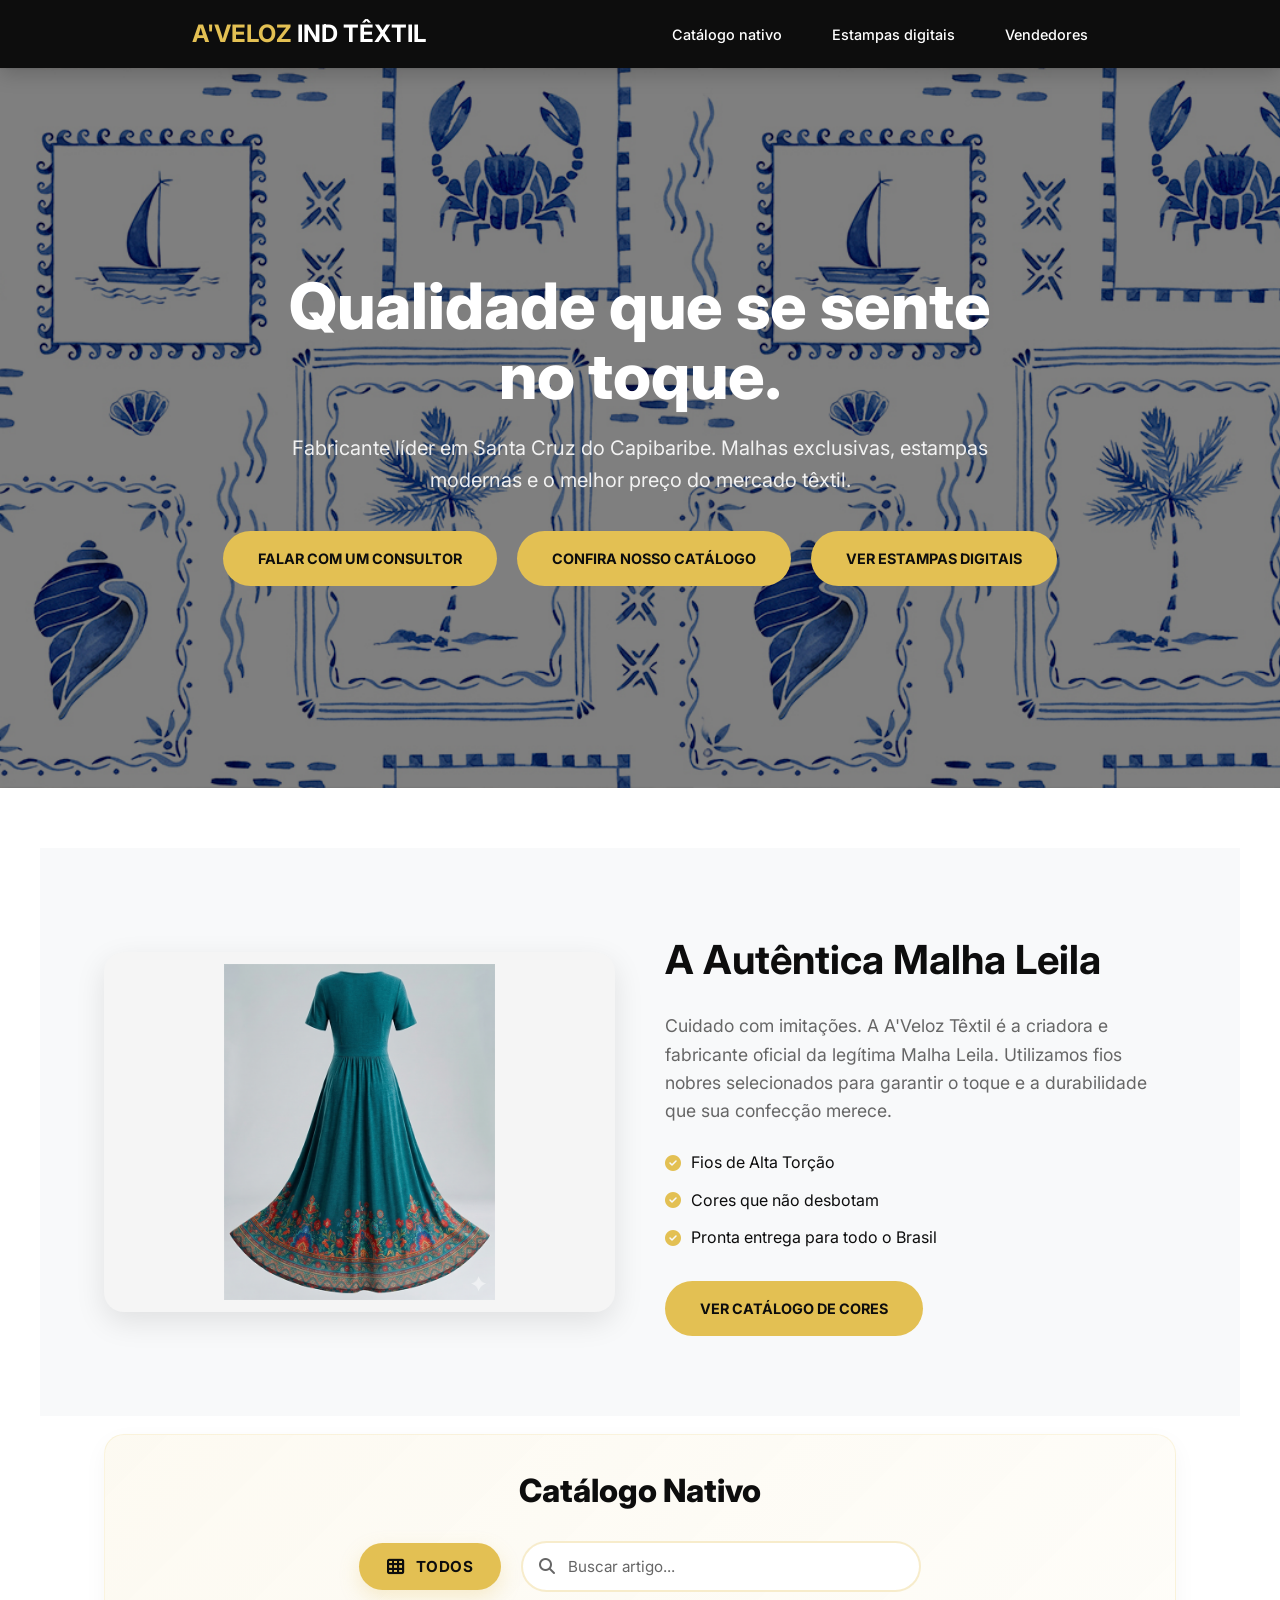
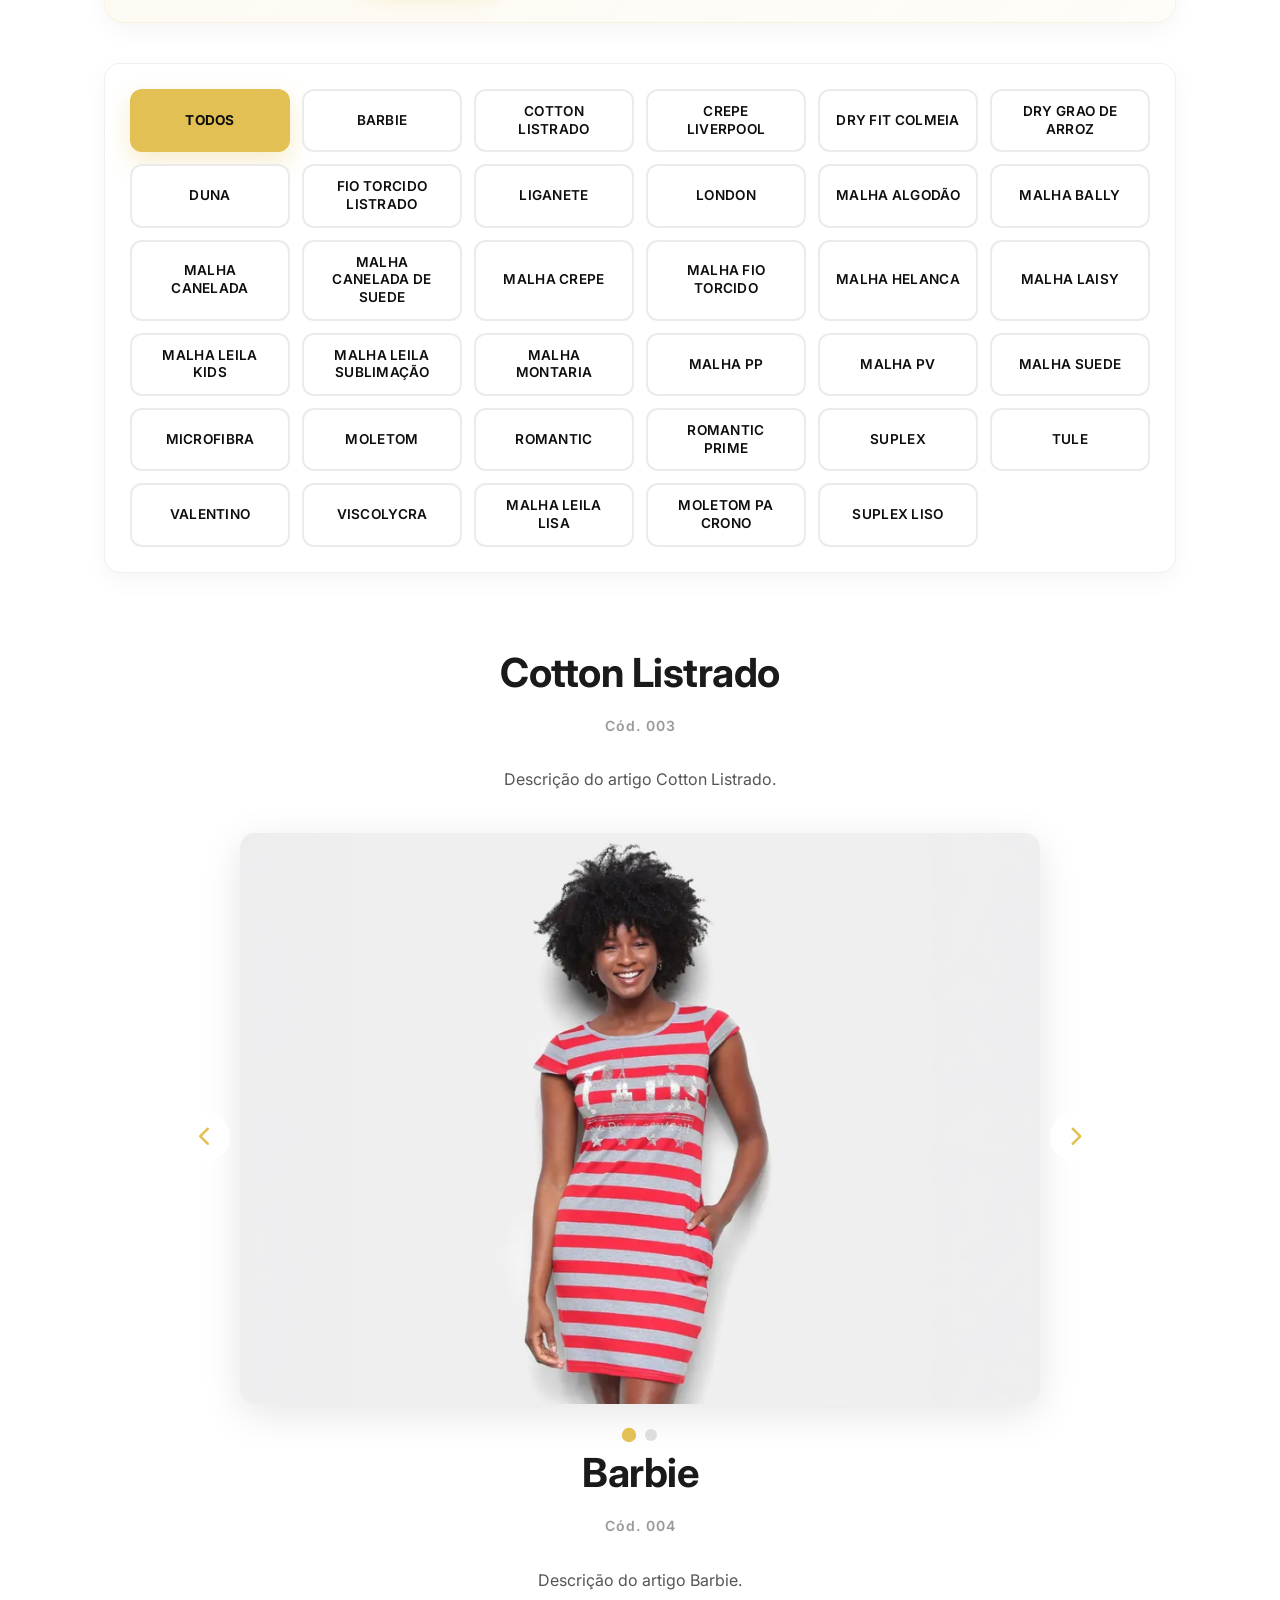
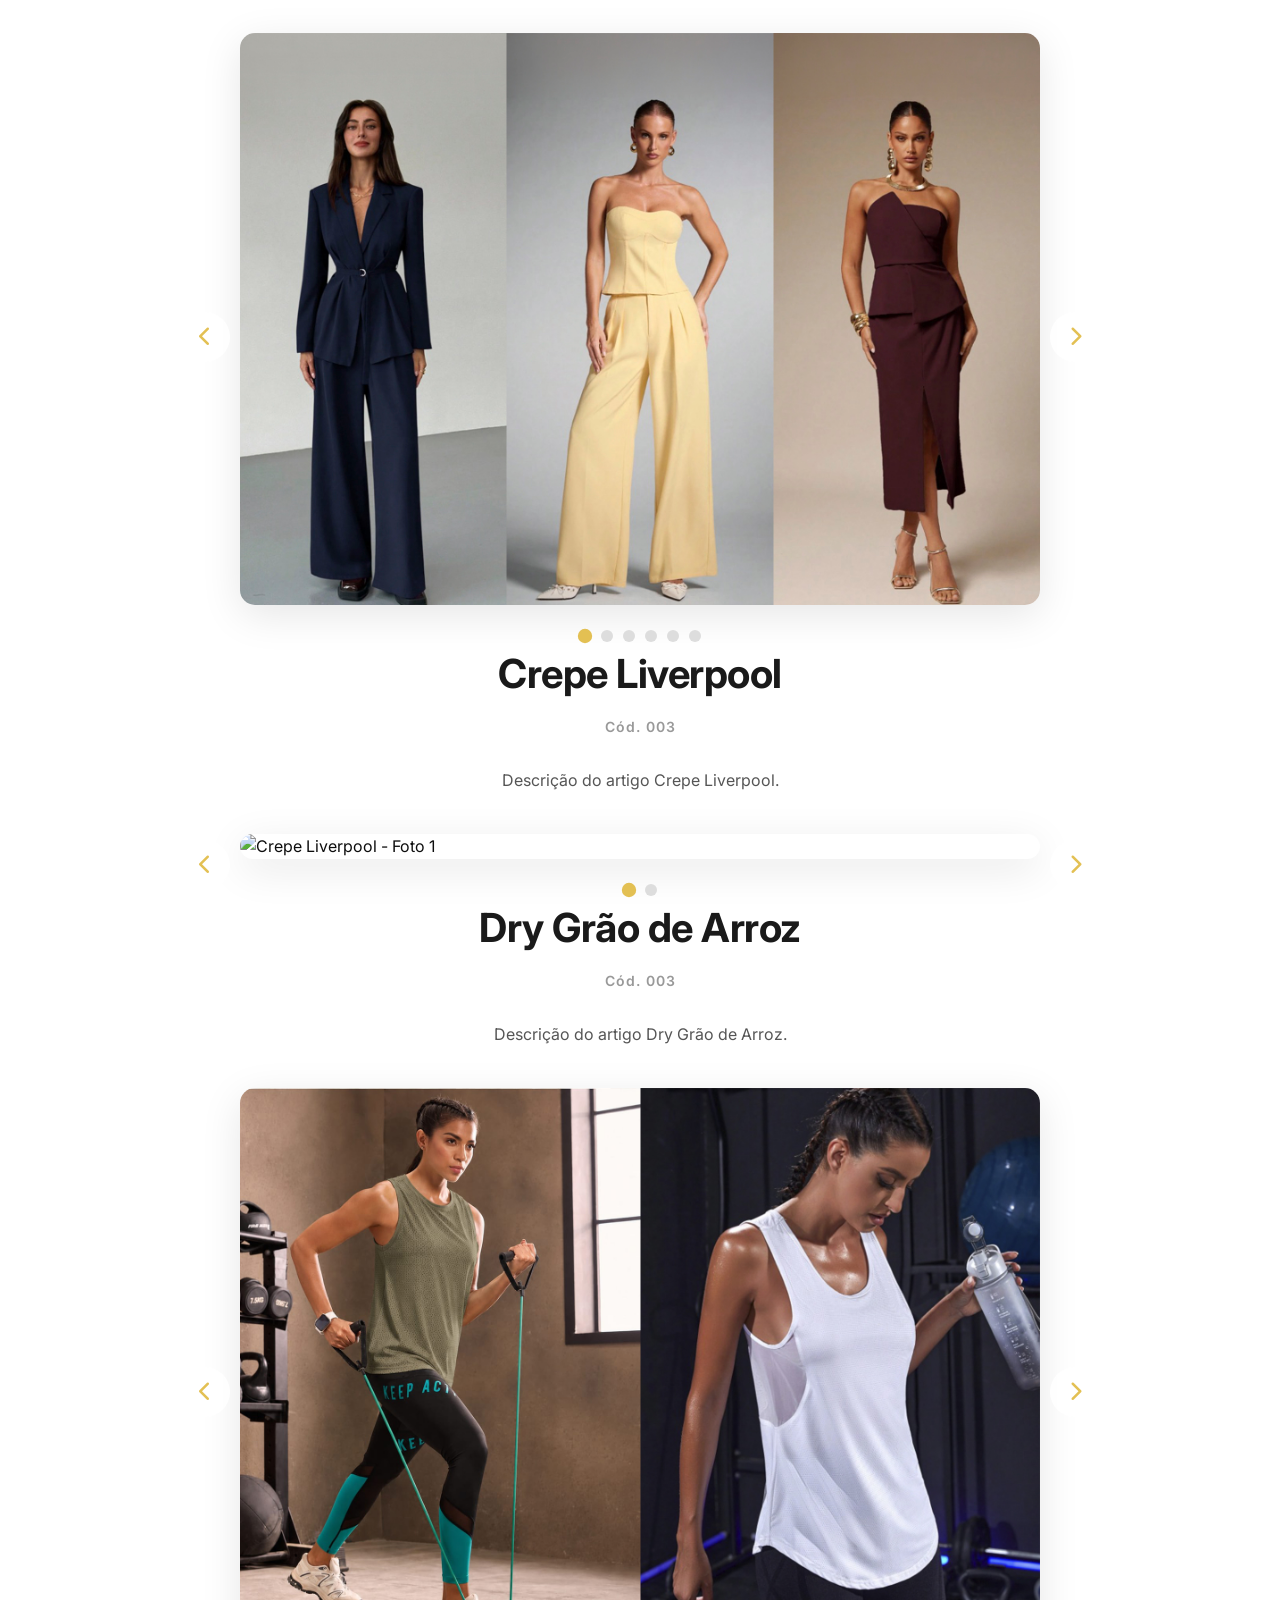
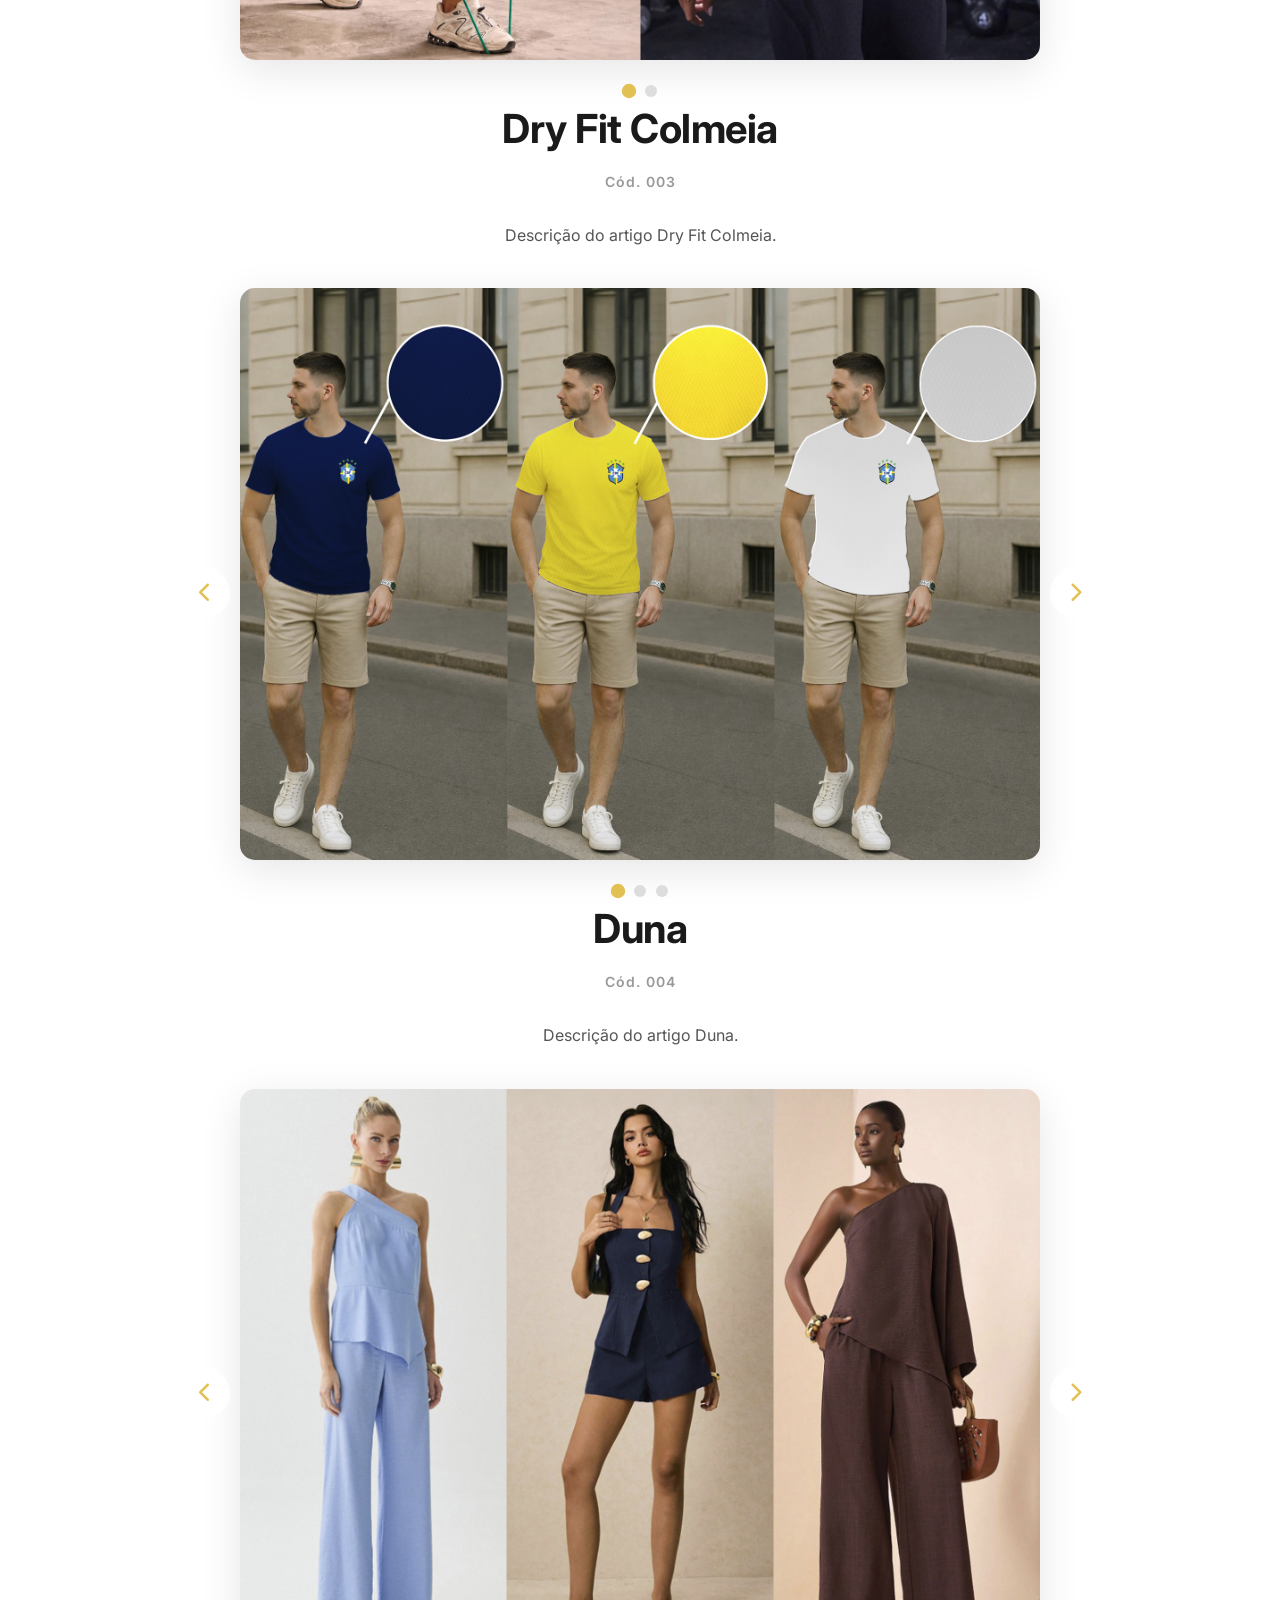
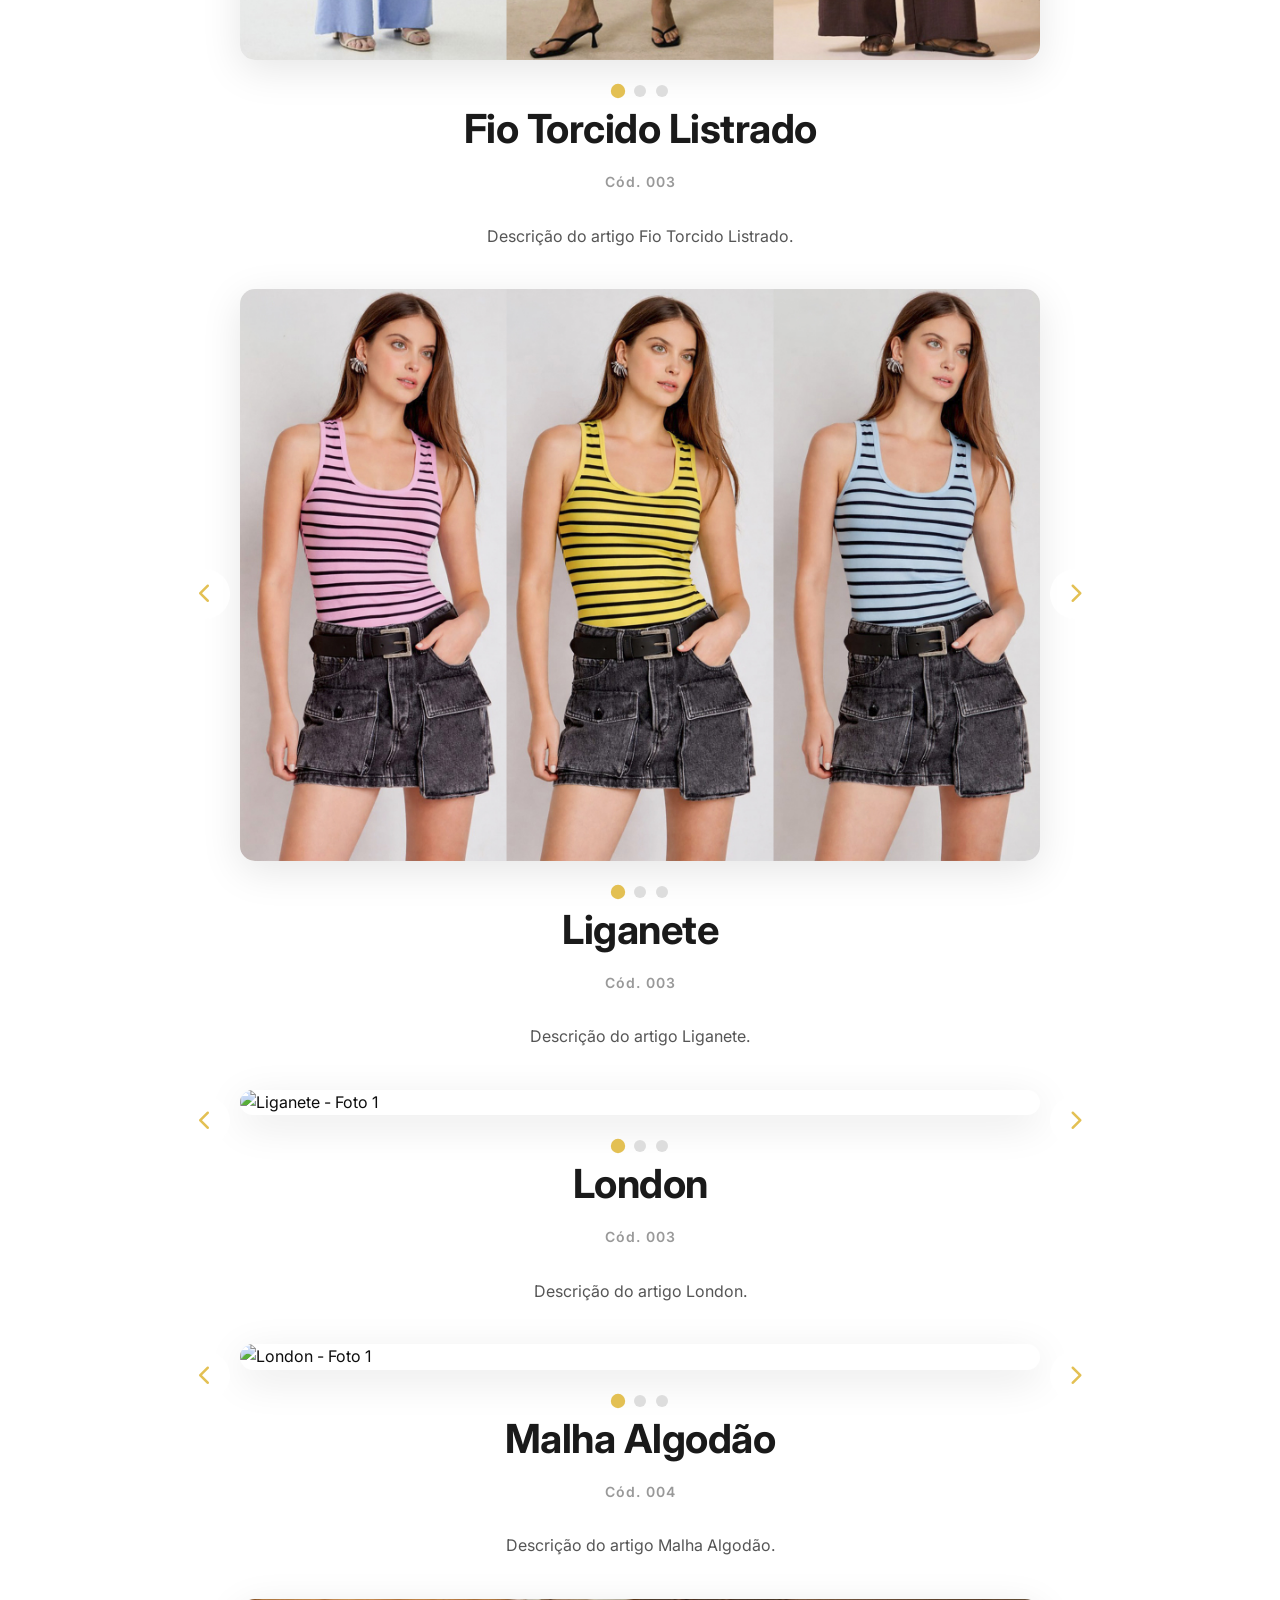
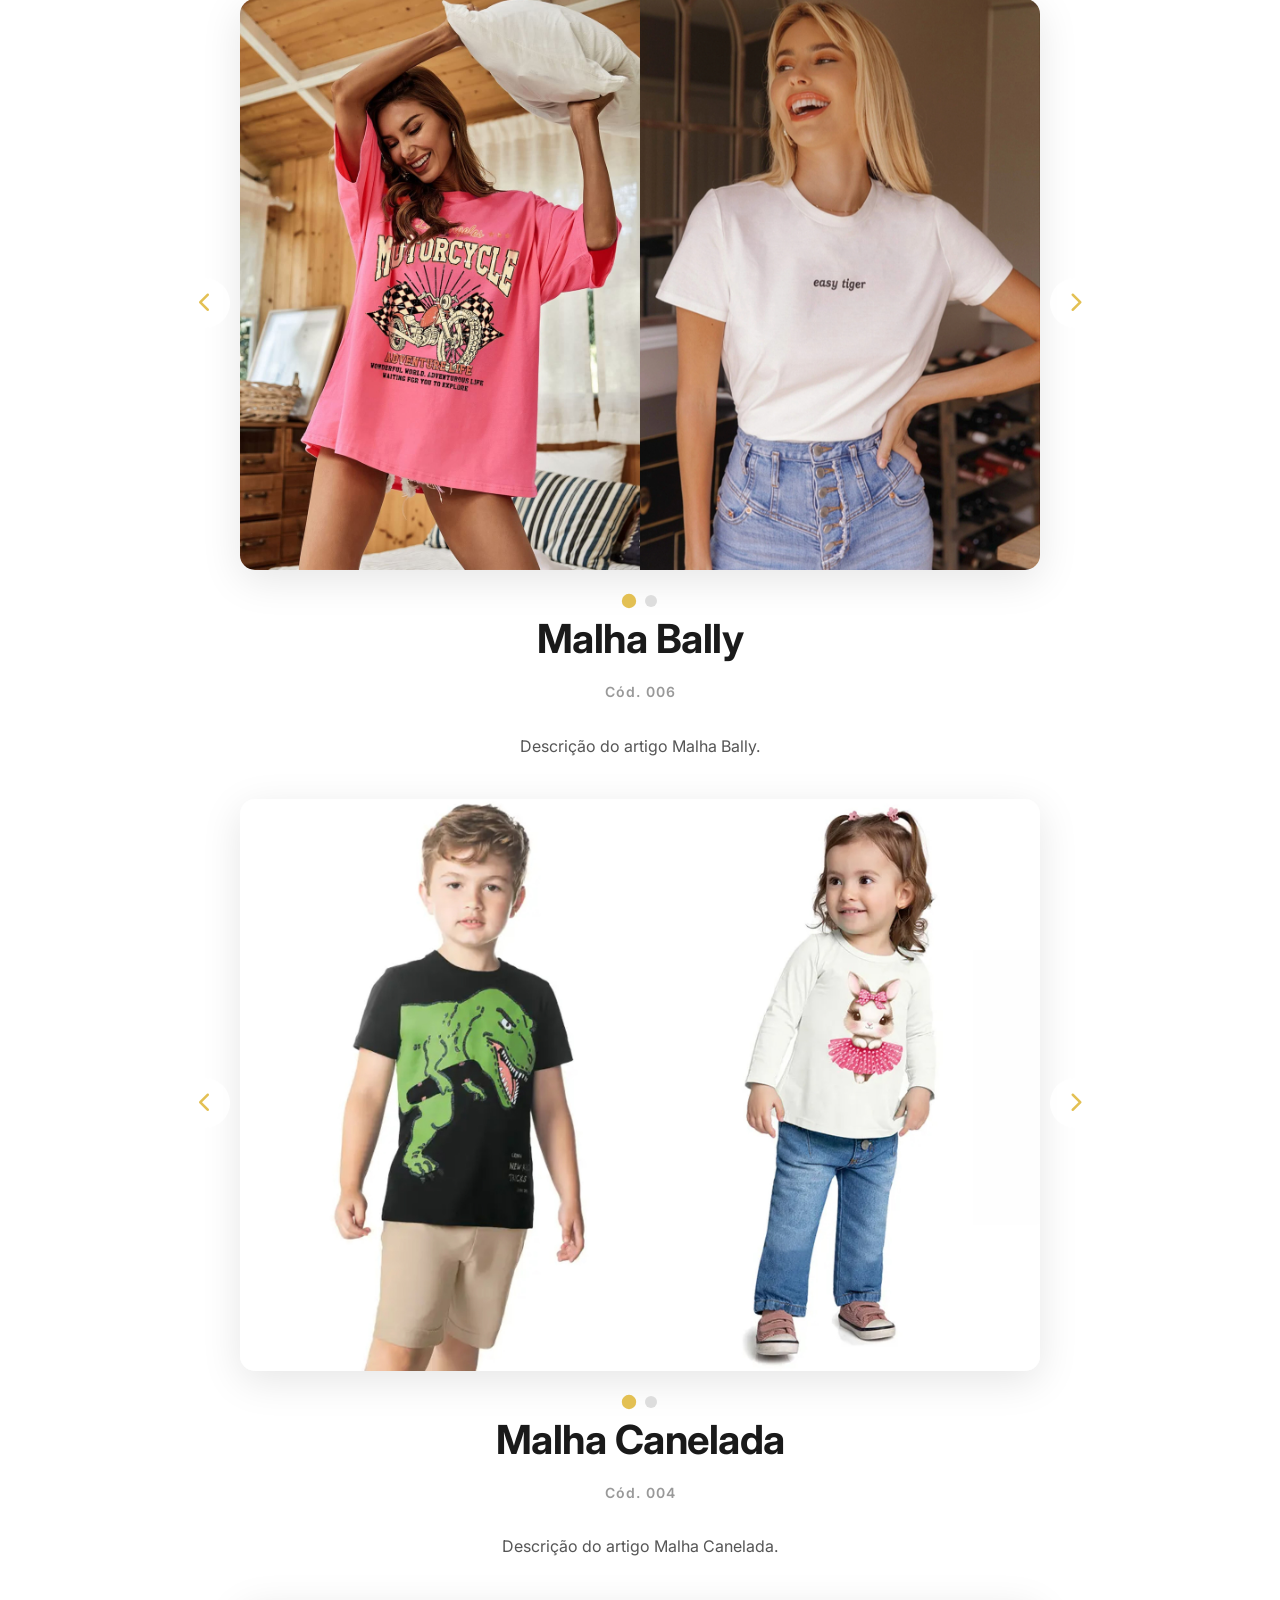
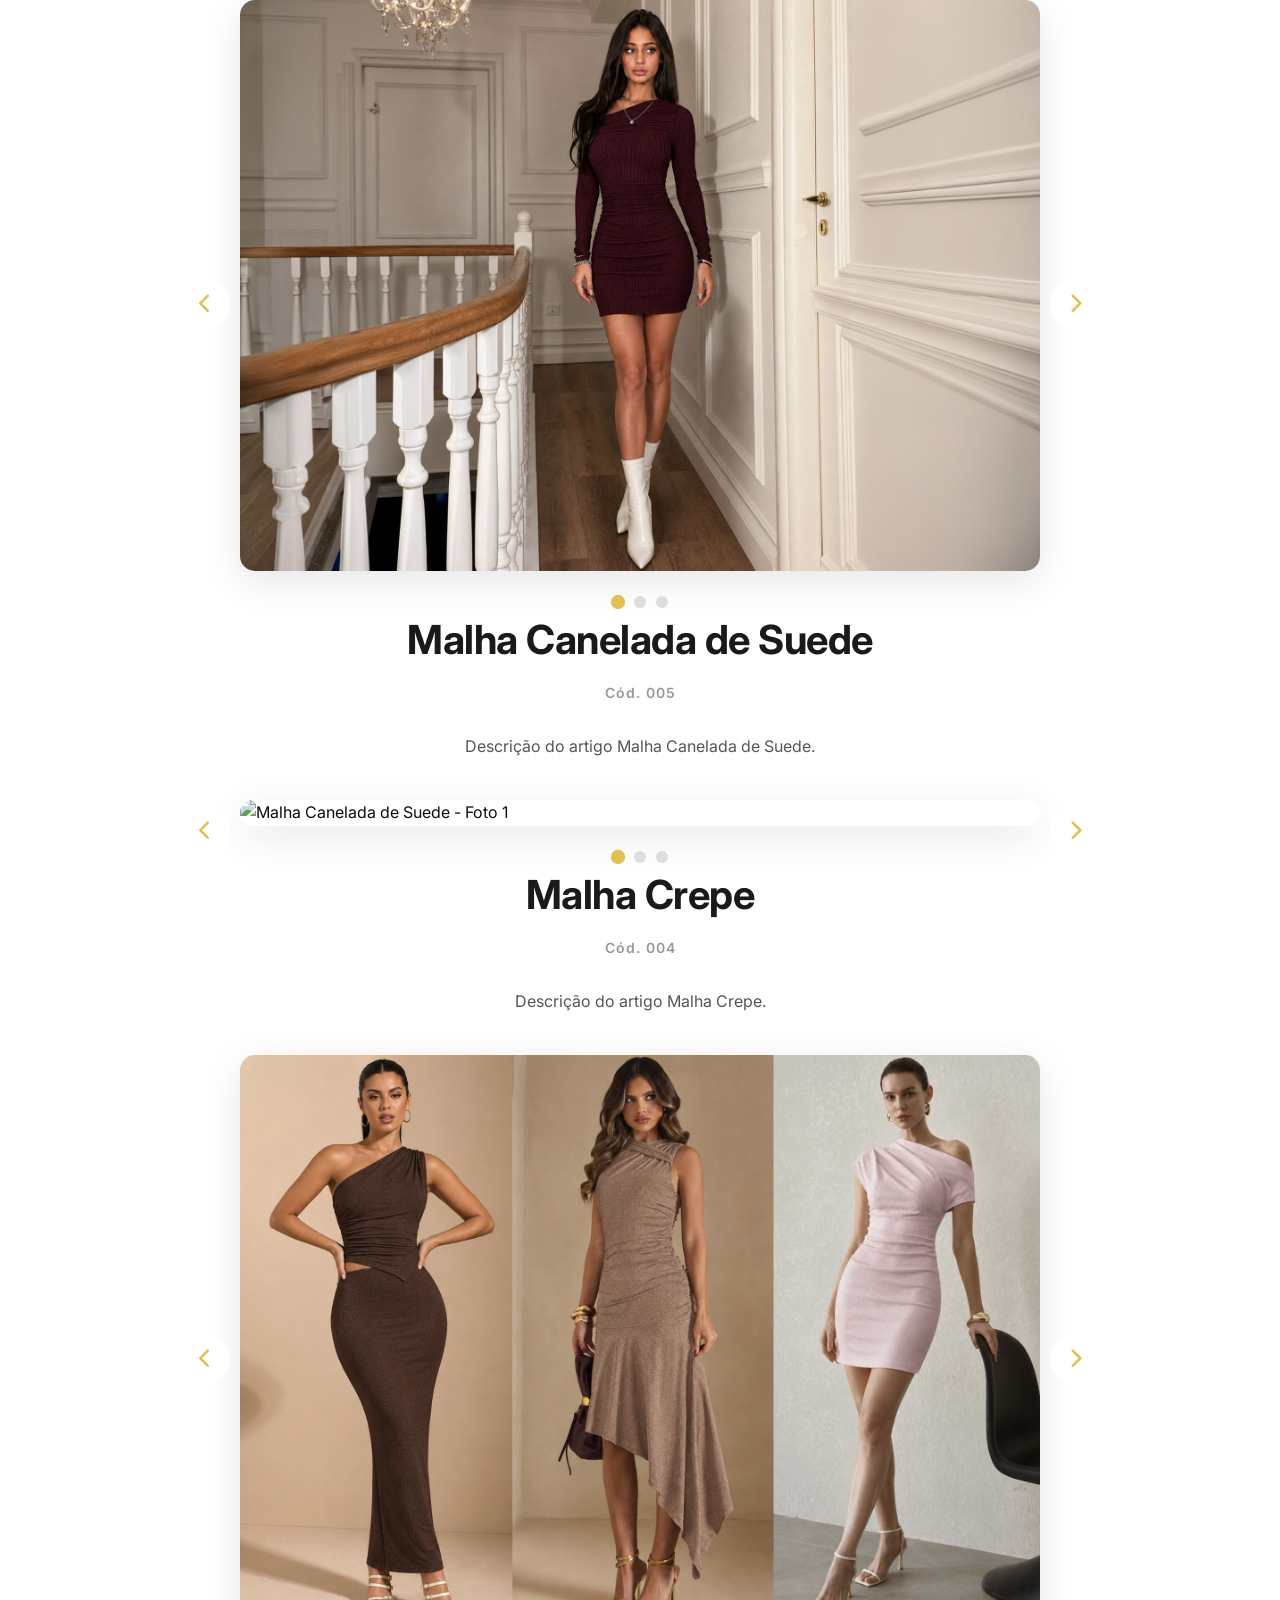
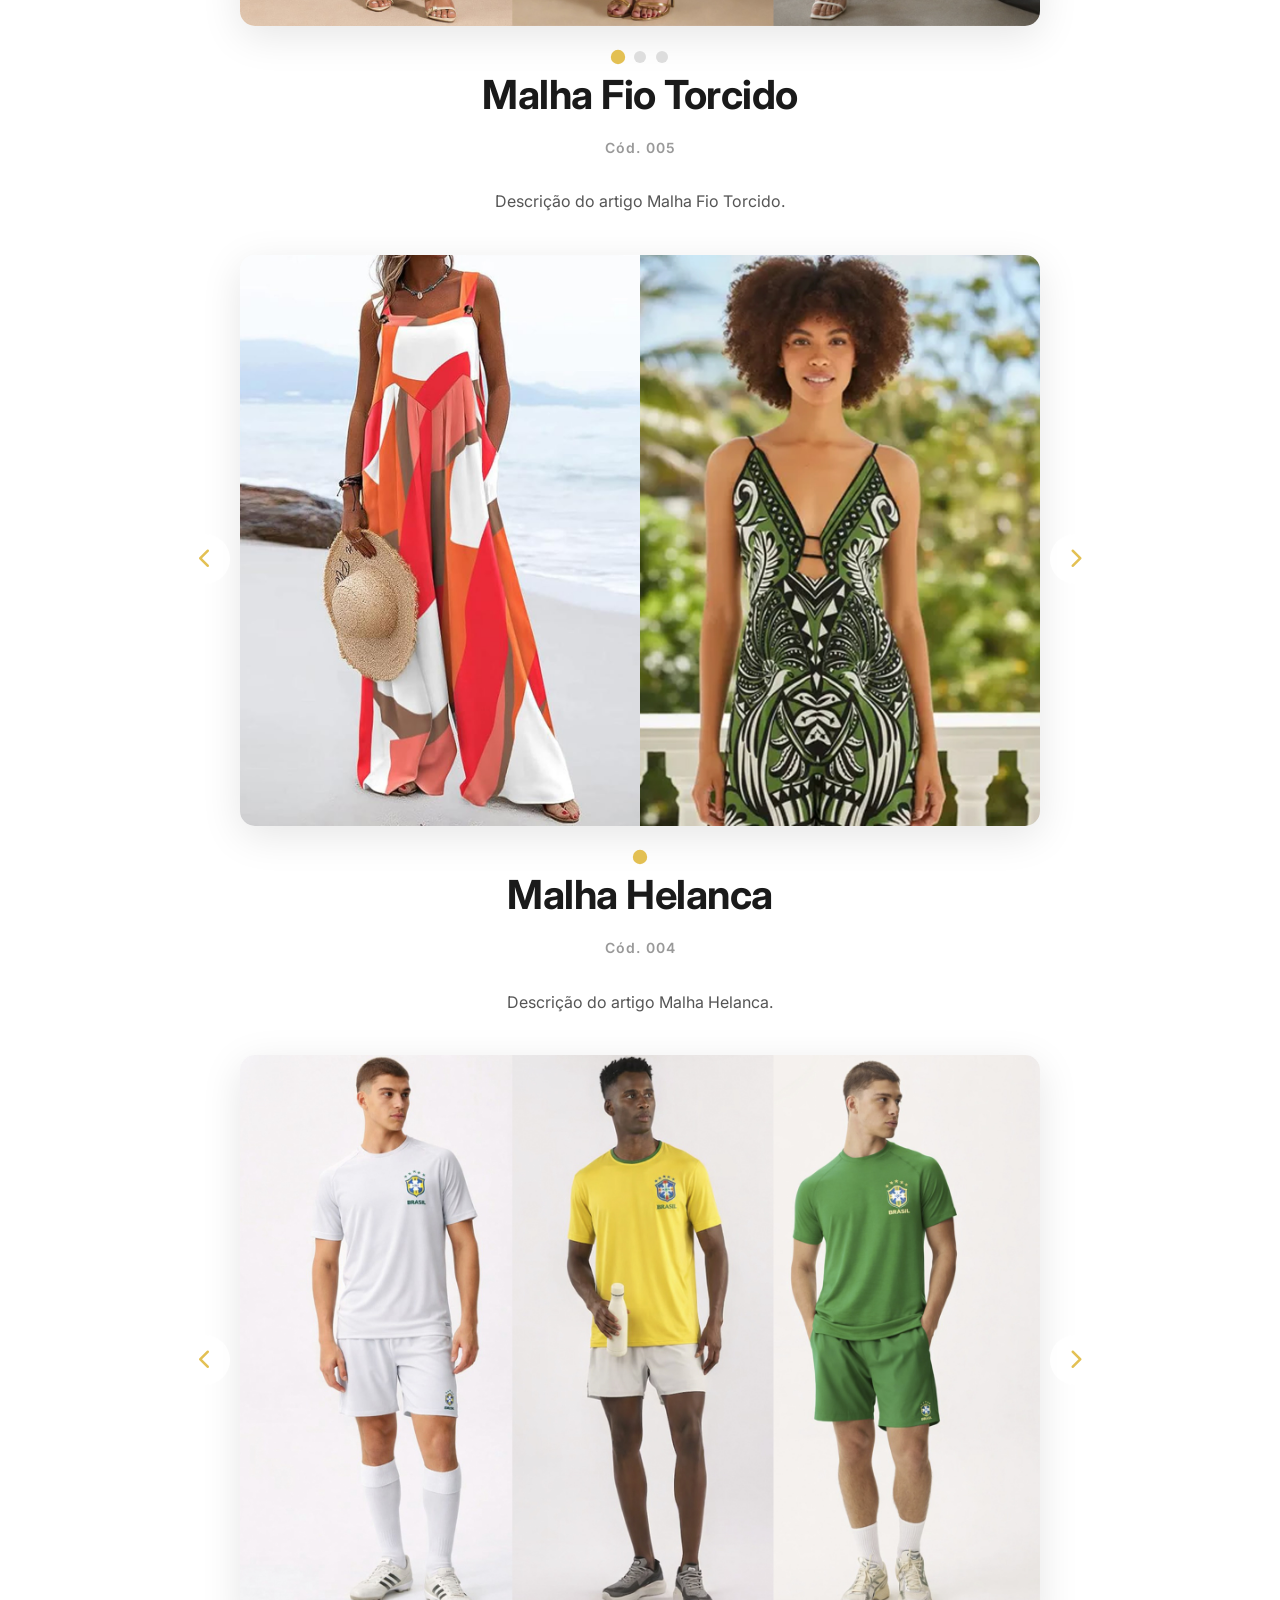
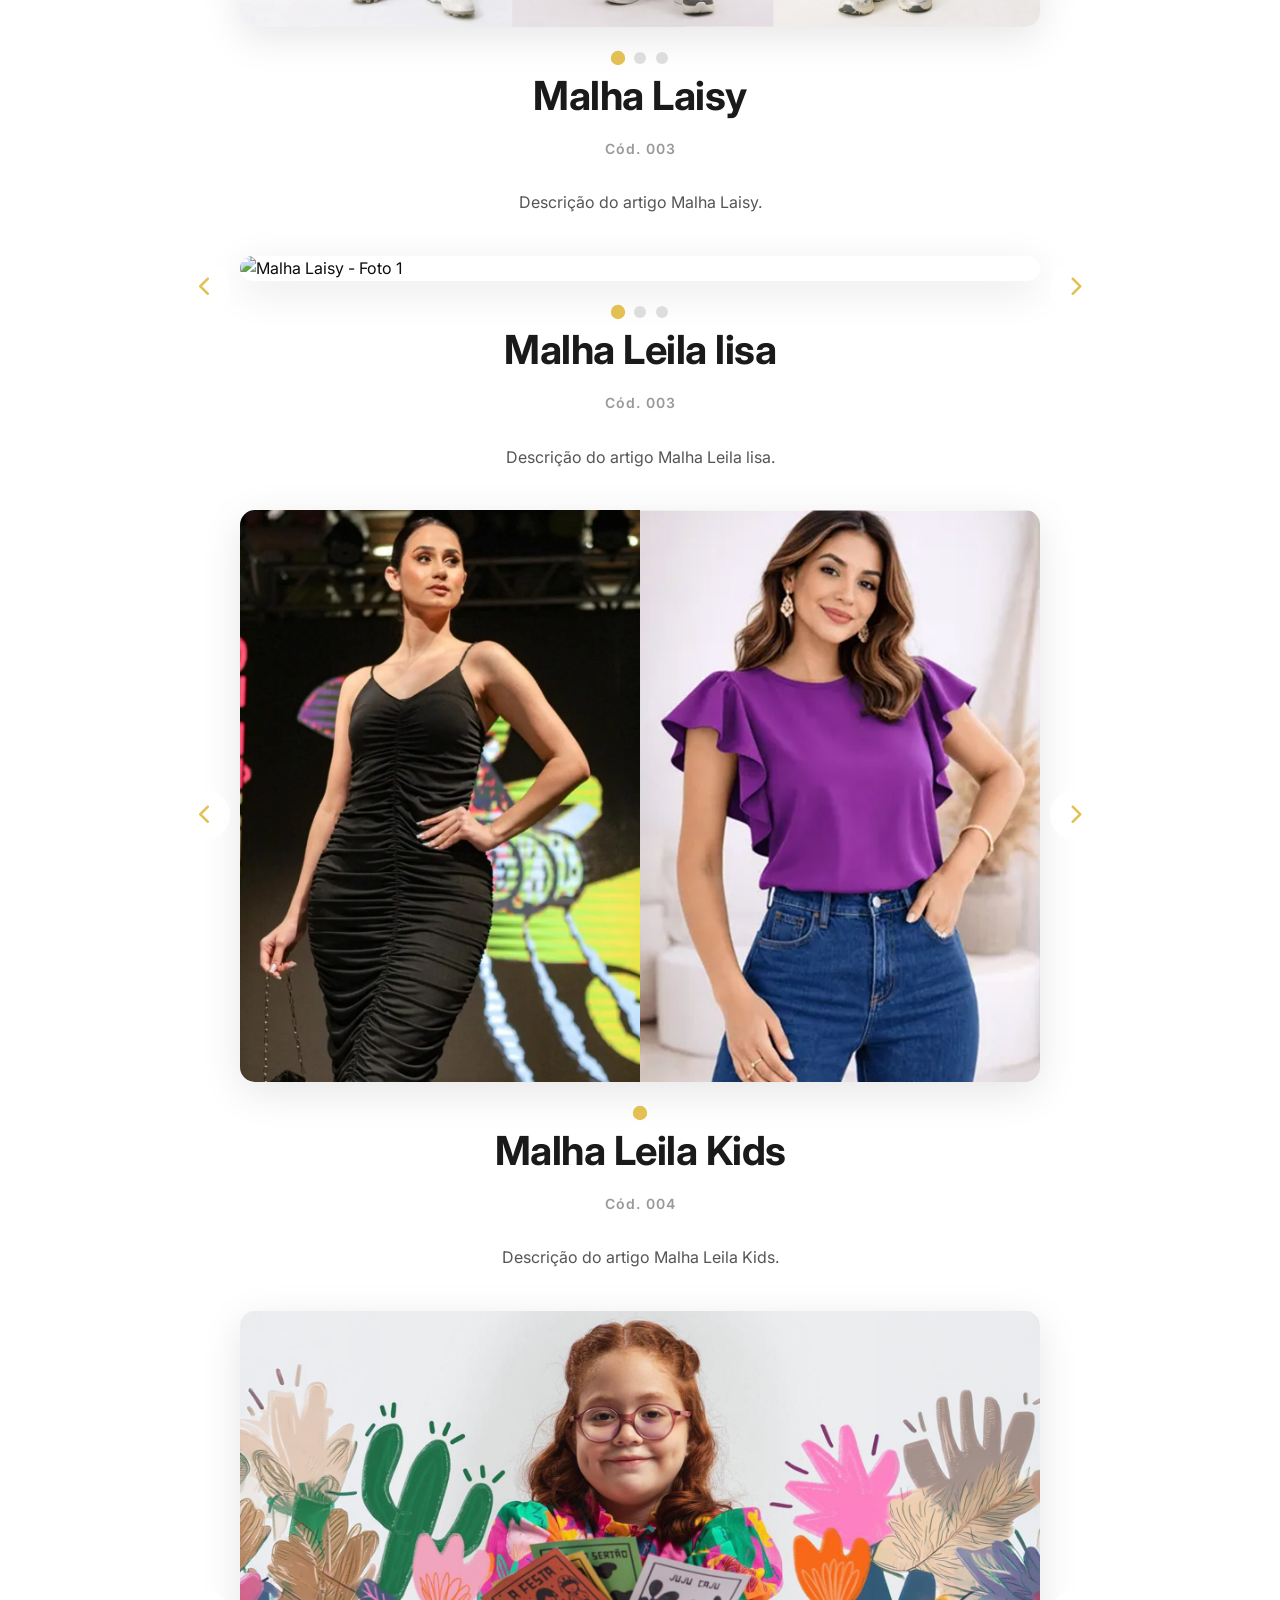
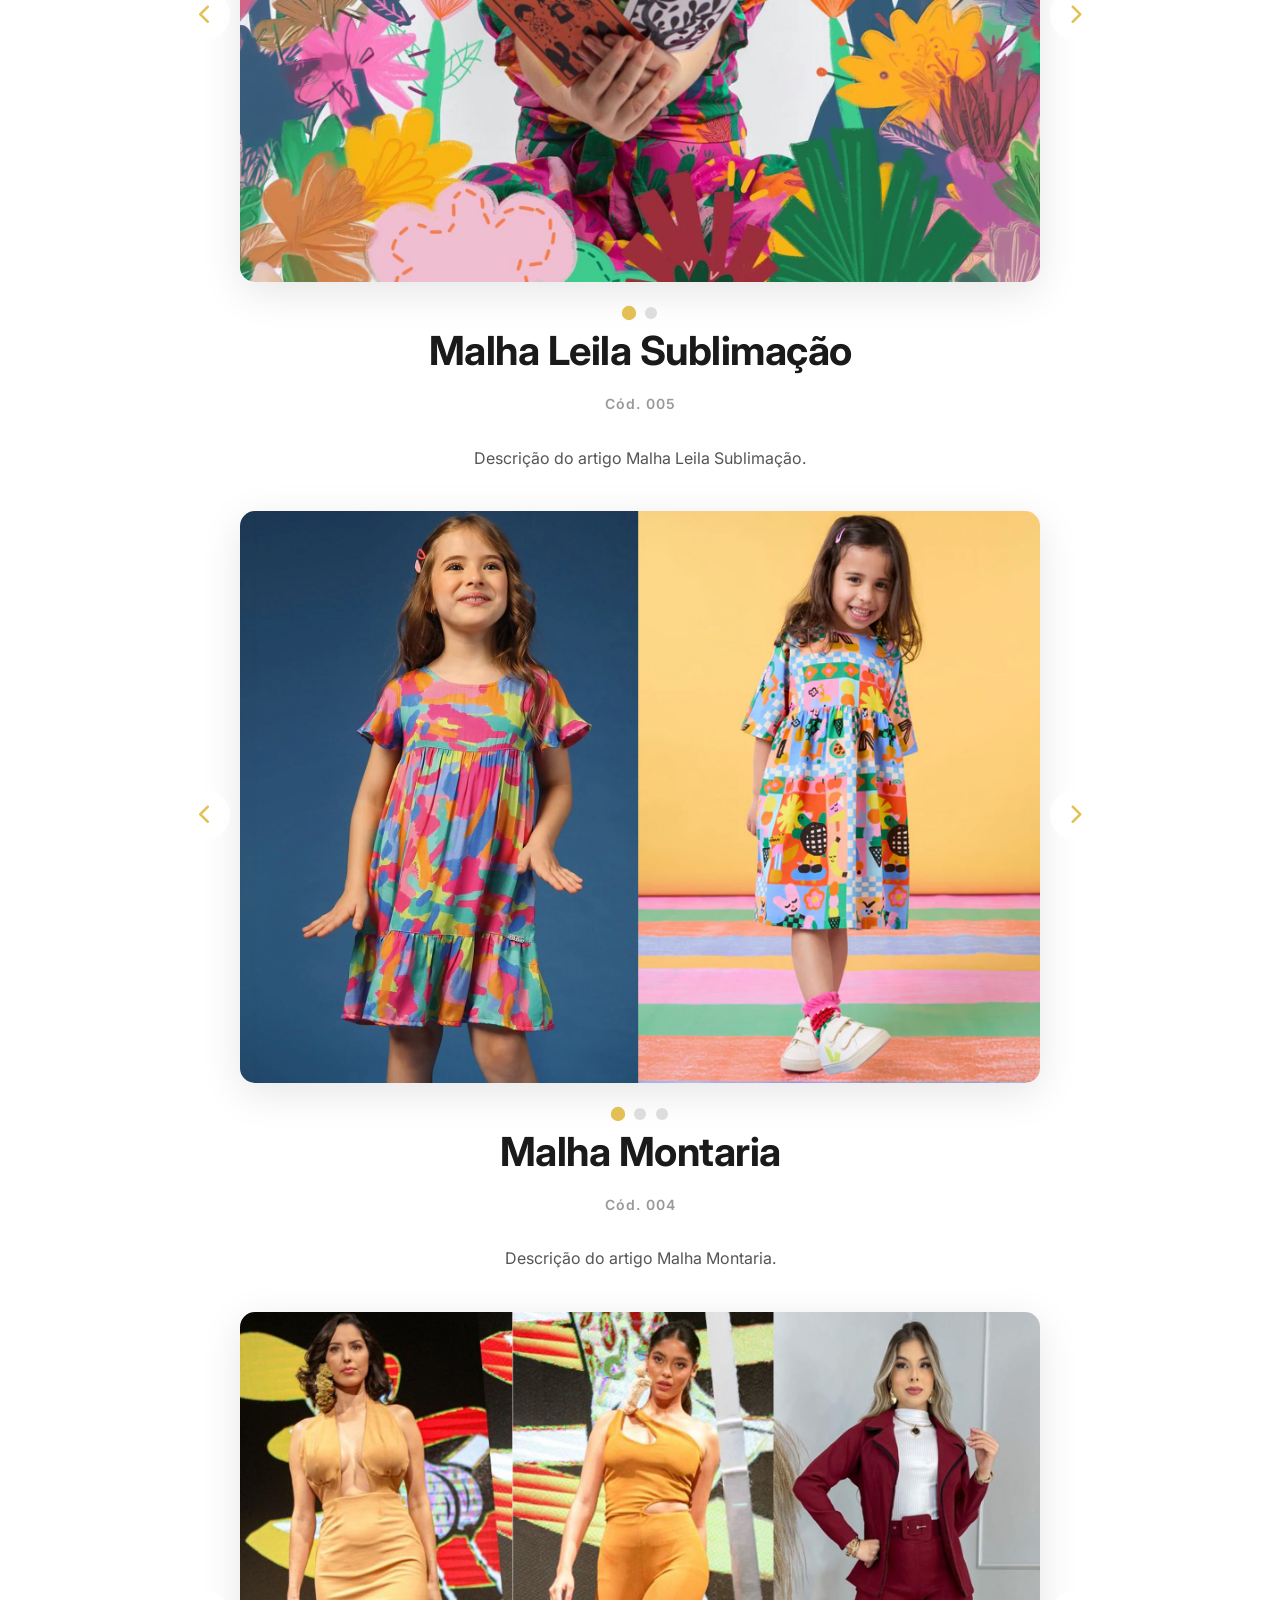
==== commit cb73388e: "atualizacao de mais fotos 19/06" ====
--- a/index.html
+++ b/index.html
@@ -151,9 +151,9 @@
             <button class="catalogo-filtro-btn" data-artigo="tule" onclick="mudarArtigo('tule')">TULE</button>
             <button class="catalogo-filtro-btn" data-artigo="valentino" onclick="mudarArtigo('valentino')">VALENTINO</button>
             <button class="catalogo-filtro-btn" data-artigo="viscolycra" onclick="mudarArtigo('viscolycra')">VISCOLYCRA</button>
-            <button class="catalogo-filtro-btn" data-artigo="viscolycra" onclick="mudarArtigo('malha-leila-lisa')">MALHA LEILA LISA</button>
-            <button class="catalogo-filtro-btn" data-artigo="viscolycra" onclick="mudarArtigo('moletom-pa-crono')">MOLETOM PA CRONO</button>
-            <button class="catalogo-filtro-btn" data-artigo="viscolycra" onclick="mudarArtigo('suplex-liso')">SUPLEX LISO</button>
+            <button class="catalogo-filtro-btn" data-artigo="malha-leila-lisa" onclick="mudarArtigo('malha-leila-lisa')">MALHA LEILA LISA</button>
+            <button class="catalogo-filtro-btn" data-artigo="moletom-pa-crono" onclick="mudarArtigo('moletom-pa-crono')">MOLETOM PA CRONO</button>
+            <button class="catalogo-filtro-btn" data-artigo="suplex-liso" onclick="mudarArtigo('suplex-liso')">SUPLEX LISO</button>
         </div>
 
         <!-- ========================================================================
@@ -455,8 +455,6 @@
                                 class="slide-img">
                             <img src="img/catalogo/malha-algodao/foto-2.jpg" alt="Malha Algodão - Foto 2"
                                 class="slide-img">
-                            <img src="img/catalogo/malha-algodao/foto-3.jpg" alt="Malha Algodão - Foto 3"
-                                class="slide-img">
                         </div>
                     </div>
                     <button class="slider-btn slider-prev" onclick="mudarSlide(this, -1)">
@@ -484,7 +482,6 @@
                         <div class="slider" id="slider-malha-bally">
                             <img src="img/catalogo/malha-bally/foto-1.jpg" alt="Malha Bally - Foto 1" class="slide-img">
                             <img src="img/catalogo/malha-bally/foto-2.jpg" alt="Malha Bally - Foto 2" class="slide-img">
-                            <img src="img/catalogo/malha-bally/foto-3.jpg" alt="Malha Bally - Foto 3" class="slide-img">
                         </div>
                     </div>
                     <button class="slider-btn slider-prev" onclick="mudarSlide(this, -1)">
@@ -602,10 +599,6 @@
                         <div class="slider" id="slider-malha-fio-torcido">
                             <img src="img/catalogo/malha-fio-torcido/foto-1.jpg" alt="Malha Fio Torcido - Foto 1"
                                 class="slide-img">
-                            <img src="img/catalogo/malha-fio-torcido/foto-2.jpg" alt="Malha Fio Torcido - Foto 2"
-                                class="slide-img">
-                            <img src="img/catalogo/malha-fio-torcido/foto-3.jpg" alt="Malha Fio Torcido - Foto 3"
-                                class="slide-img">
                         </div>
                     </div>
                     <button class="slider-btn slider-prev" onclick="mudarSlide(this, -1)">
@@ -690,9 +683,7 @@
                 <div class="slider-container">
                     <div class="slider-wrapper">
                         <div class="slider" id="slider-malha-leila-lisa">
-                            <img src="img/catalogo/malha-leila-lisa/foto-1" alt="Malha Leila Lisa - Foto 1" class="slide-img">
-                            <img src="img/catalogo/malha-leila-lisa/foto-2.jpg" alt="Malha Leila Lisa - Foto 2" class="slide-img">
-                            <img src="img/catalogo/malha-leila-lisa/foto-3.jpg" alt="Malha Leila Lisa - Foto 3" class="slide-img">
+                            <img src="img/catalogo/malha-leila-lisa/foto-1.jpg" alt="Malha Leila Lisa - Foto 1" class="slide-img">
                         </div>
                     </div>
                     <button class="slider-btn slider-prev" onclick="mudarSlide(this, -1)">
@@ -721,8 +712,6 @@
                             <img src="img/catalogo/malha-leila-kids/foto-1.jpg" alt="Malha Leila Kids - Foto 1"
                                 class="slide-img">
                             <img src="img/catalogo/malha-leila-kids/foto-2.jpg" alt="Malha Leila Kids - Foto 2"
-                                class="slide-img">
-                            <img src="img/catalogo/malha-leila-kids/foto-3.jpg" alt="Malha Leila Kids - Foto 3"
                                 class="slide-img">
                         </div>
                     </div>
@@ -782,10 +771,6 @@
                         <div class="slider" id="slider-malha-montaria">
                             <img src="img/catalogo/malha-montaria/foto-1.jpg" alt="Malha Montaria - Foto 1"
                                 class="slide-img">
-                            <img src="img/catalogo/malha-montaria/foto-2.jpg" alt="Malha Montaria - Foto 2"
-                                class="slide-img">
-                            <img src="img/catalogo/malha-montaria/foto-3.jpg" alt="Malha Montaria - Foto 3"
-                                class="slide-img">
                         </div>
                     </div>
                     <button class="slider-btn slider-prev" onclick="mudarSlide(this, -1)">
@@ -799,7 +784,7 @@
             </div>
             <!-- Copiar até aqui para o próximo artigo -->
 
-            <!-- malha pp -->
+            <!-- malha PP -->
             <div class="catalogo-artigo active" data-artigo="malha-pp">
                 <div class="artigo-header">
                     <h2 class="artigo-titulo">Malha PP</h2>
@@ -840,8 +825,6 @@
                     <div class="slider-wrapper">
                         <div class="slider" id="slider-malha-pv">
                             <img src="img/catalogo/malha-pv/foto-1.jpg" alt="Malha PV - Foto 1" class="slide-img">
-                            <img src="img/catalogo/malha-pv/foto-2.jpg" alt="Malha PV - Foto 2" class="slide-img">
-                            <img src="img/catalogo/malha-pv/foto-3.jpg" alt="Malha PV - Foto 3" class="slide-img">
                         </div>
                     </div>
                     <button class="slider-btn slider-prev" onclick="mudarSlide(this, -1)">
@@ -980,8 +963,6 @@
                     <div class="slider-wrapper">
                         <div class="slider" id="slider-romantic">
                             <img src="img/catalogo/romantic/foto-1.jpg" alt="Romantic - Foto 1" class="slide-img">
-                            <img src="img/catalogo/romantic/foto-2.jpg" alt="Romantic - Foto 2" class="slide-img">
-                            <img src="img/catalogo/romantic/foto-3.jpg" alt="Romantic - Foto 3" class="slide-img">
                         </div>
                     </div>
                     <button class="slider-btn slider-prev" onclick="mudarSlide(this, -1)">
@@ -1007,12 +988,12 @@
                 <div class="slider-container">
                     <div class="slider-wrapper">
                         <div class="slider" id="slider-romantic-prime">
-                            <img src="img/catalogo/romantic-prime/foto-1.jpg" alt="Romantic Prime - Foto 1"
-                                class="slide-img">
-                            <img src="img/catalogo/romantic-prime/foto-2.jpg" alt="Romantic Prime - Foto 2"
-                                class="slide-img">
-                            <img src="img/catalogo/romantic-prime/foto-3.jpg" alt="Romantic Prime - Foto 3"
-                                class="slide-img">
+                            <img src="img/catalogo/romantic-prime/foto-1.jpg" alt="Romantic Prime - Foto 1" class="slide-img">
+                            <img src="img/catalogo/romantic-prime/foto-2.jpg" alt="Romantic Prime - Foto 2" class="slide-img">
+                            <img src="img/catalogo/romantic-prime/foto-3.jpg" alt="Romantic Prime - Foto 3" class="slide-img">
+                            <img src="img/catalogo/romantic-prime/foto-4.jpg" alt="Romantic Prime - Foto 4" class="slide-img">
+                            <img src="img/catalogo/romantic-prime/foto-5.jpg" alt="Romantic Prime - Foto 5" class="slide-img">
+                            <img src="img/catalogo/romantic-prime/foto-6.jpg" alt="Romantic Prime - Foto 6" class="slide-img">
                         </div>
                     </div>
                     <button class="slider-btn slider-prev" onclick="mudarSlide(this, -1)">
@@ -1039,8 +1020,6 @@
                     <div class="slider-wrapper">
                         <div class="slider" id="slider-suplex">
                             <img src="img/catalogo/suplex/foto-1.jpg" alt="Suplex - Foto 1" class="slide-img">
-                            <img src="img/catalogo/suplex/foto-2.jpg" alt="Suplex - Foto 2" class="slide-img">
-                            <img src="img/catalogo/suplex/foto-3.jpg" alt="Suplex - Foto 3" class="slide-img">
                         </div>
                     </div>
                     <button class="slider-btn slider-prev" onclick="mudarSlide(this, -1)">
@@ -1151,8 +1130,6 @@
                     <div class="slider-wrapper">
                         <div class="slider" id="slider-viscolycra">
                             <img src="img/catalogo/viscolycra/foto-1.jpg" alt="Viscolycra - Foto 1" class="slide-img">
-                            <img src="img/catalogo/viscolycra/foto-2.jpg" alt="Viscolycra - Foto 2" class="slide-img">
-                            <img src="img/catalogo/viscolycra/foto-3.jpg" alt="Viscolycra - Foto 3" class="slide-img">
                         </div>
                     </div>
                     <button class="slider-btn slider-prev" onclick="mudarSlide(this, -1)">
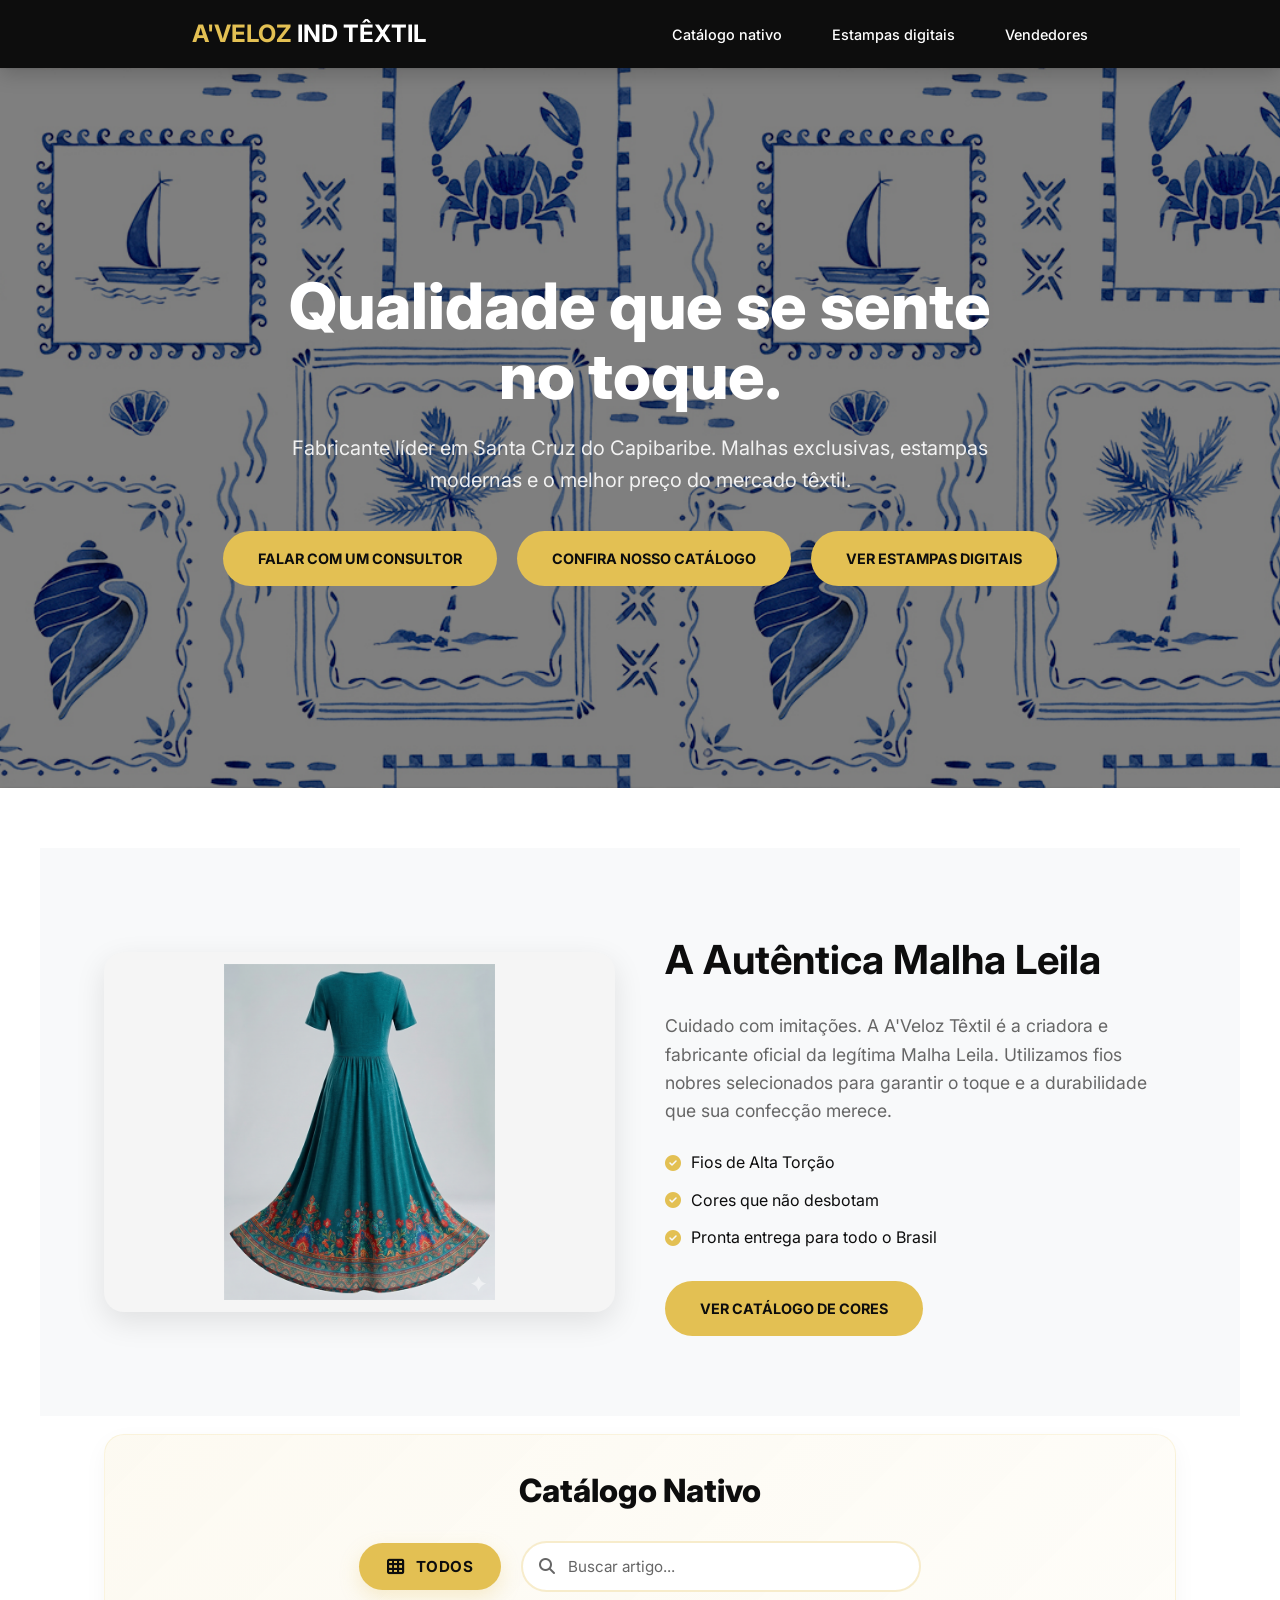
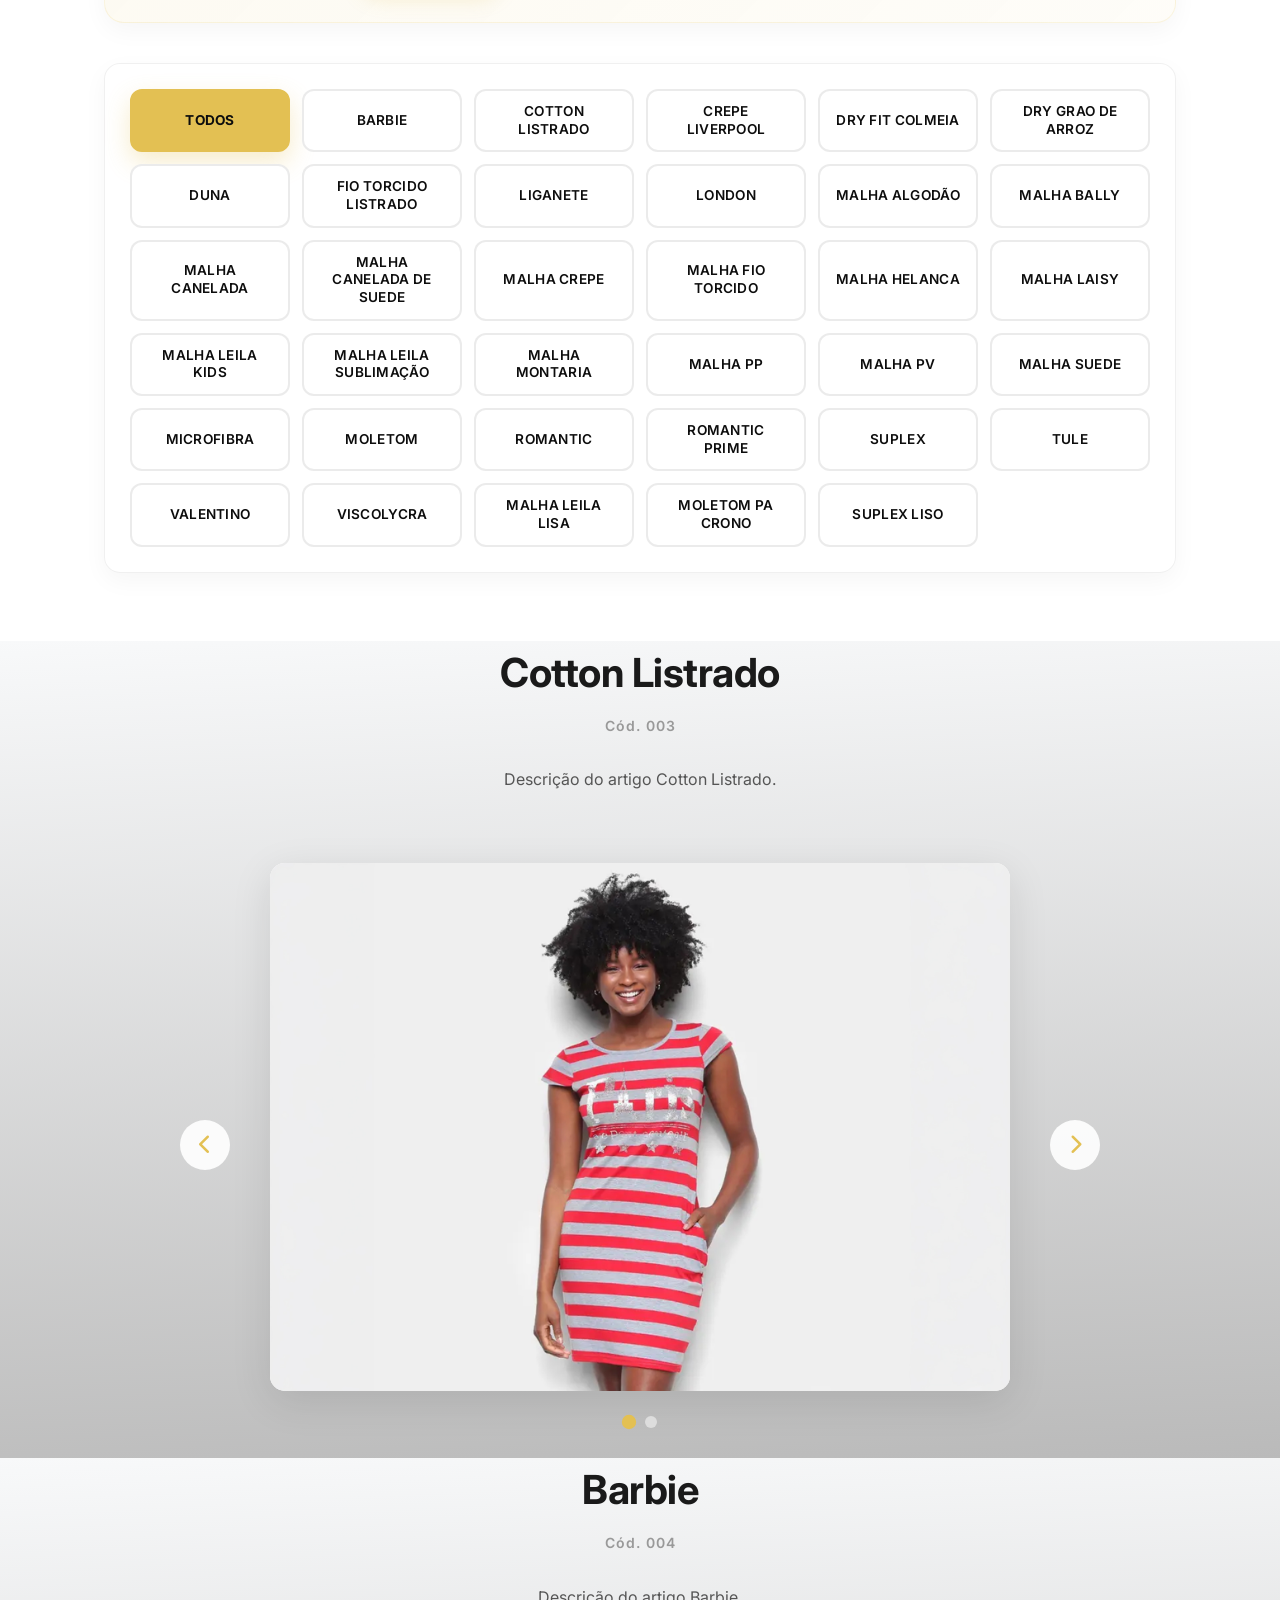
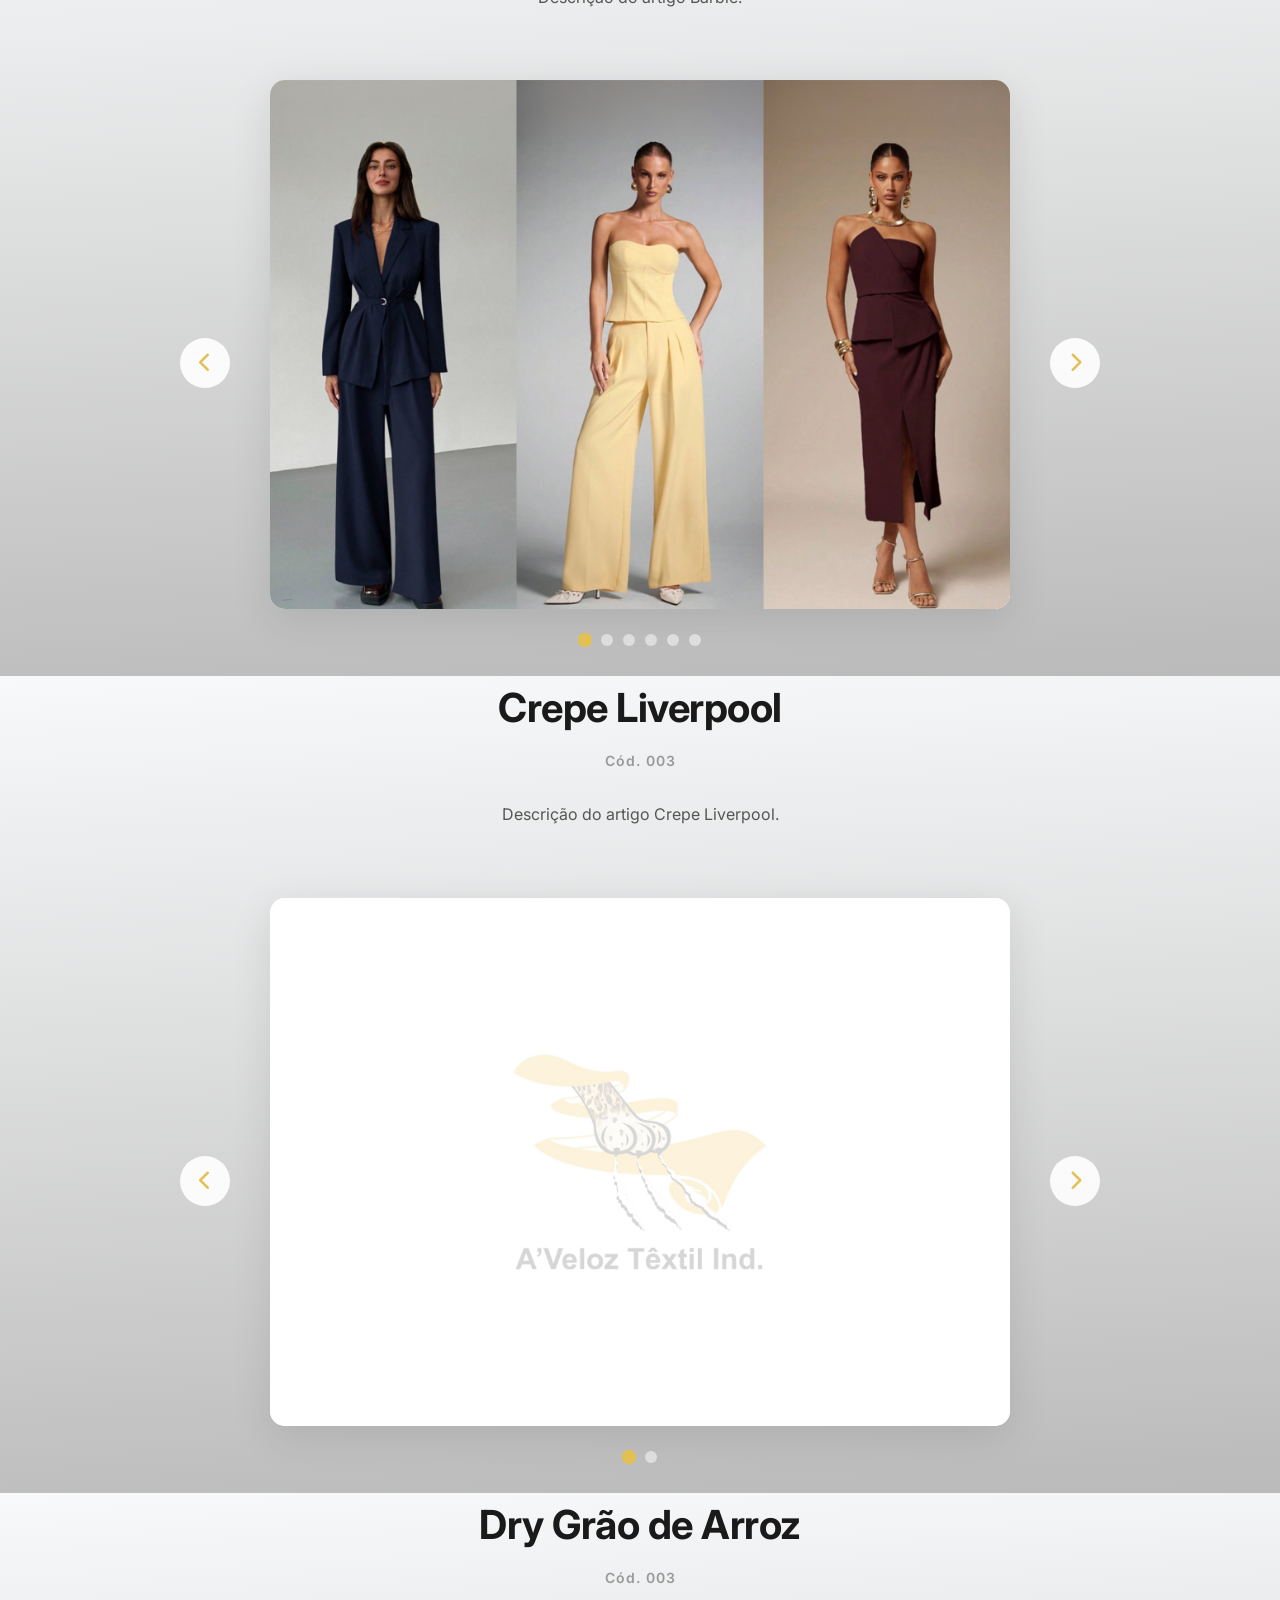
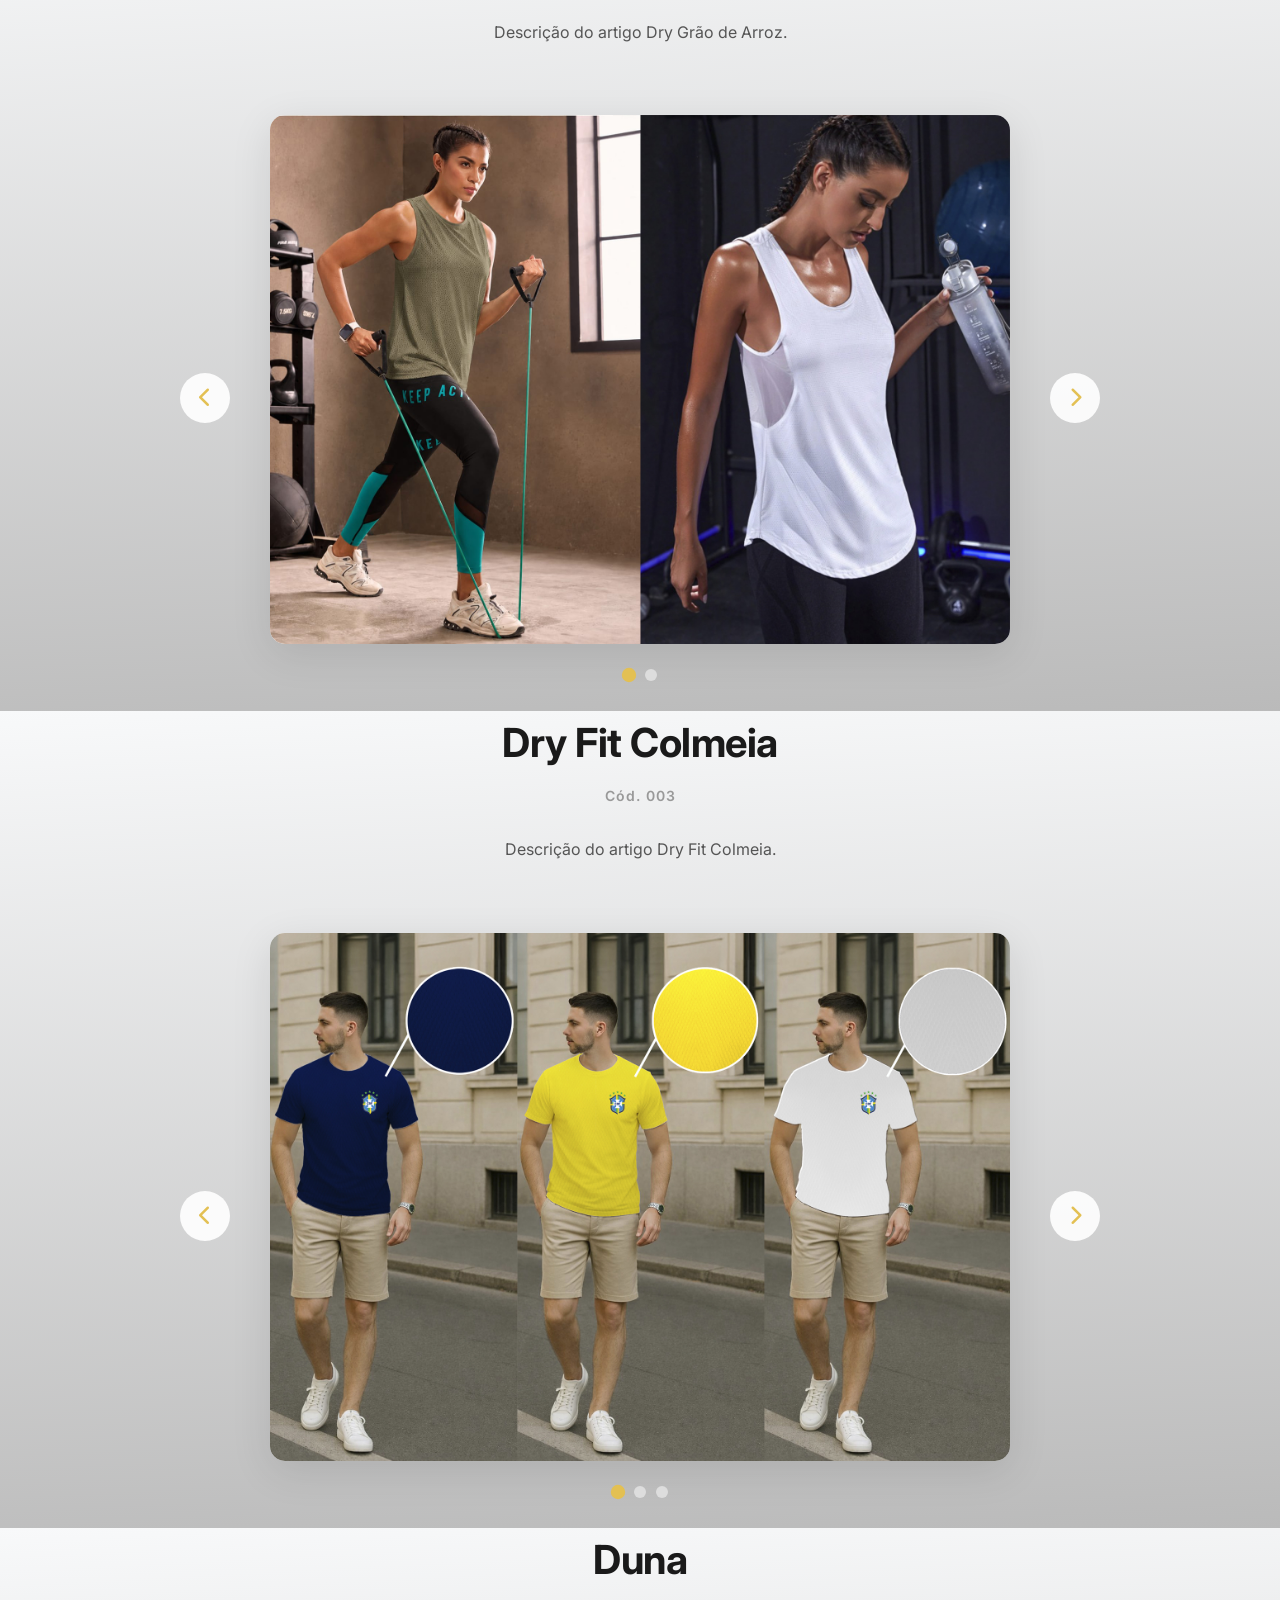
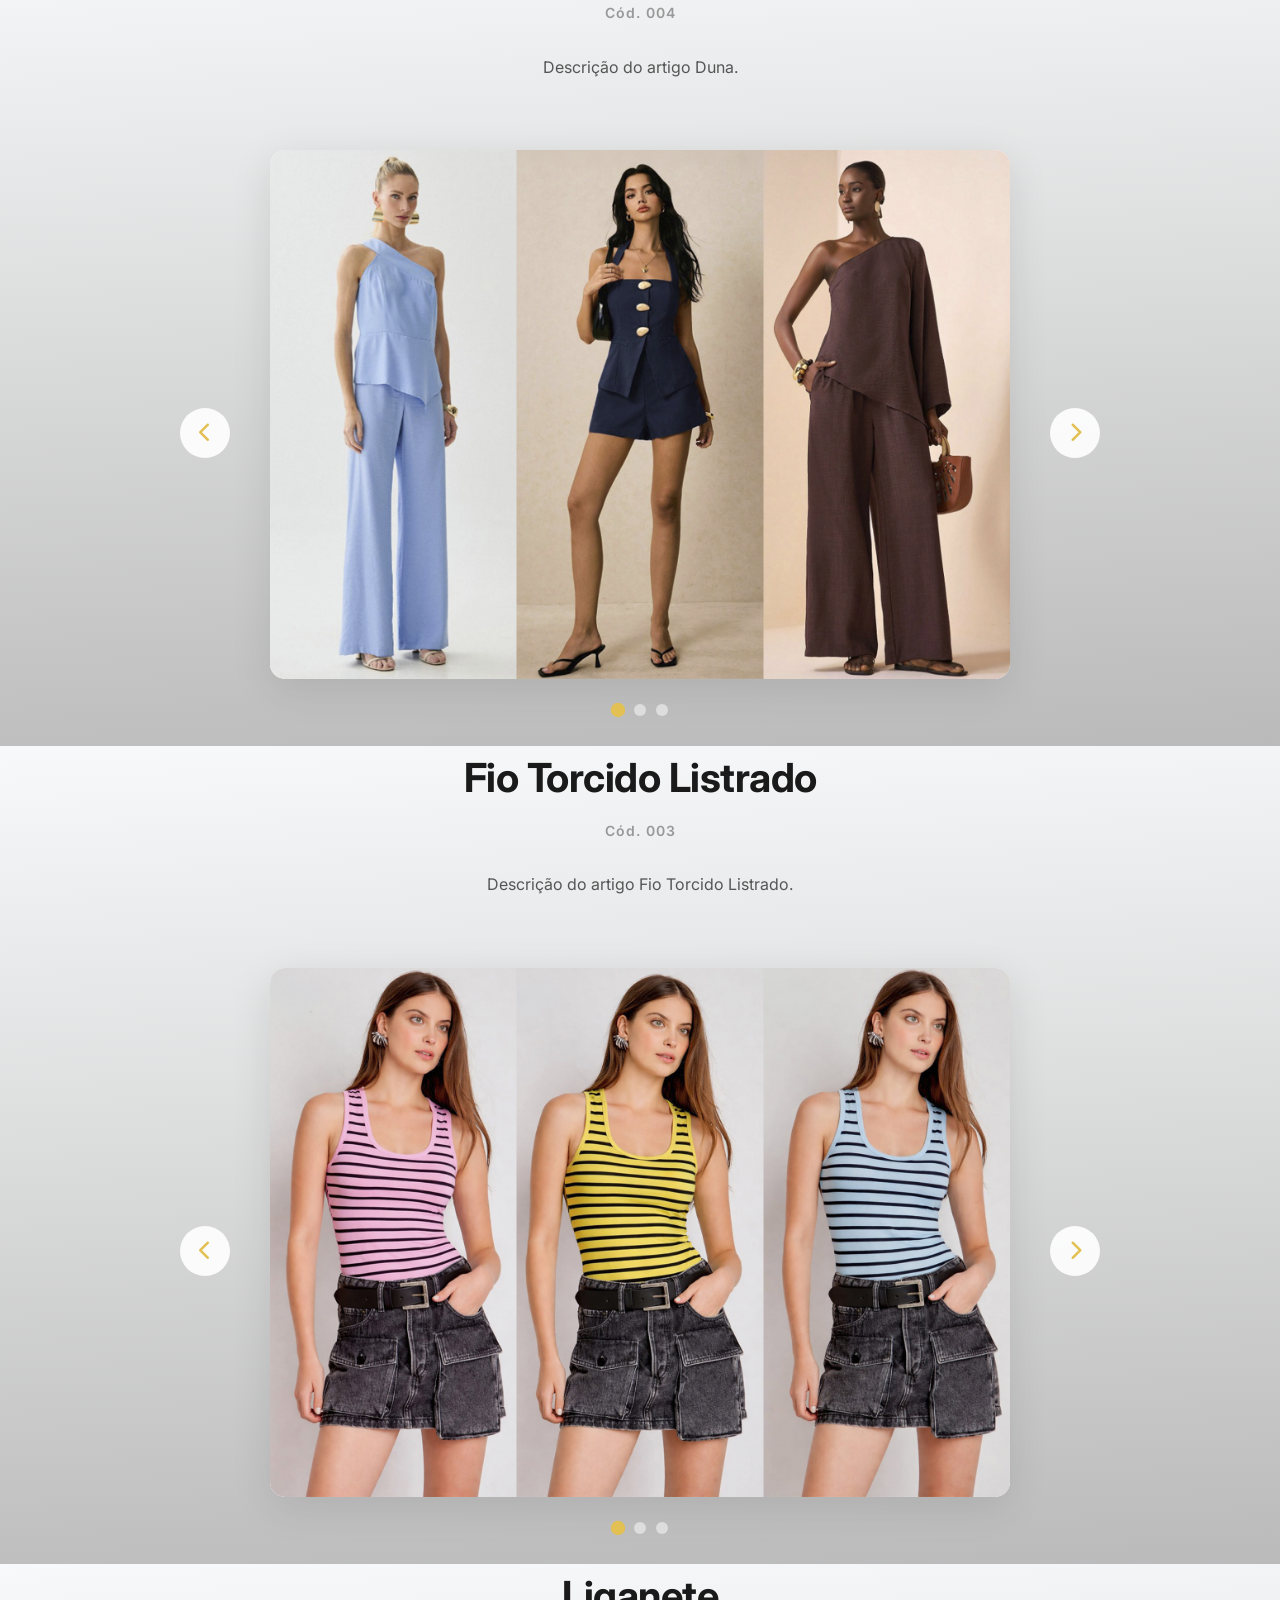
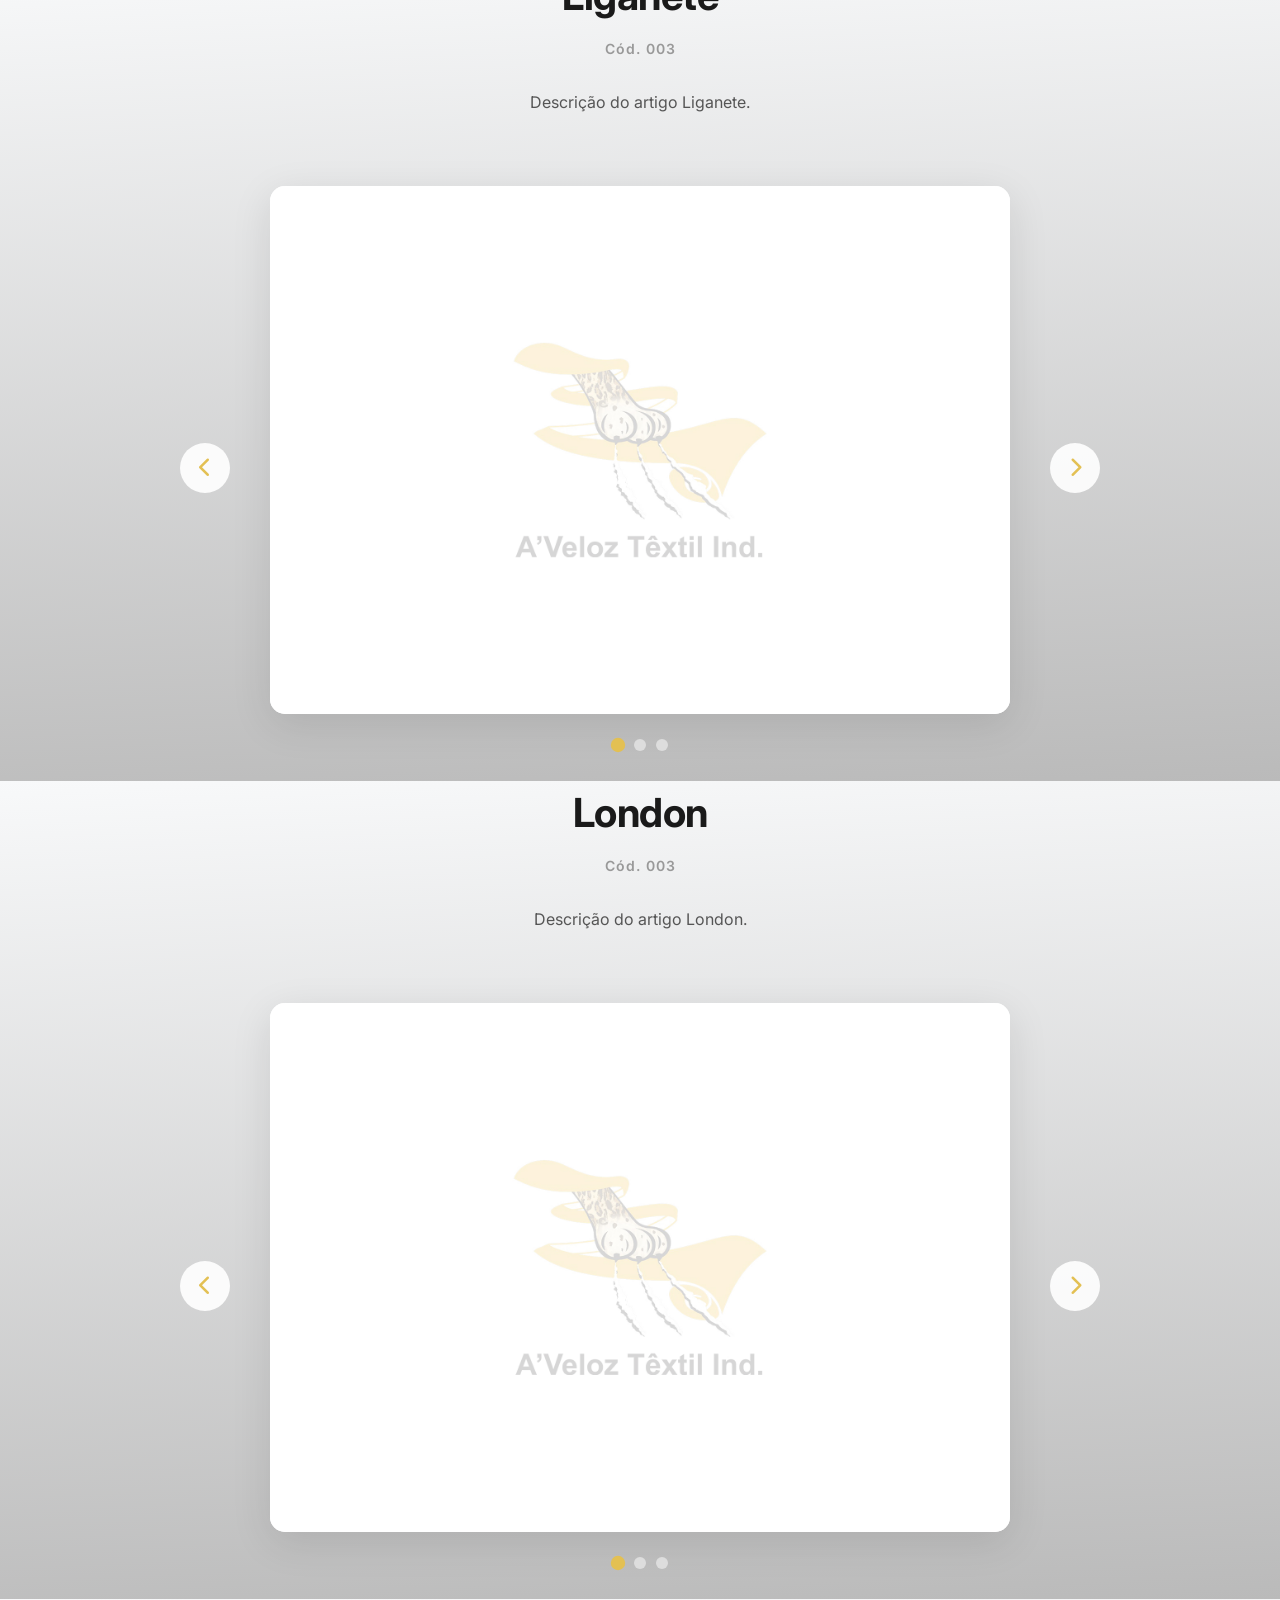
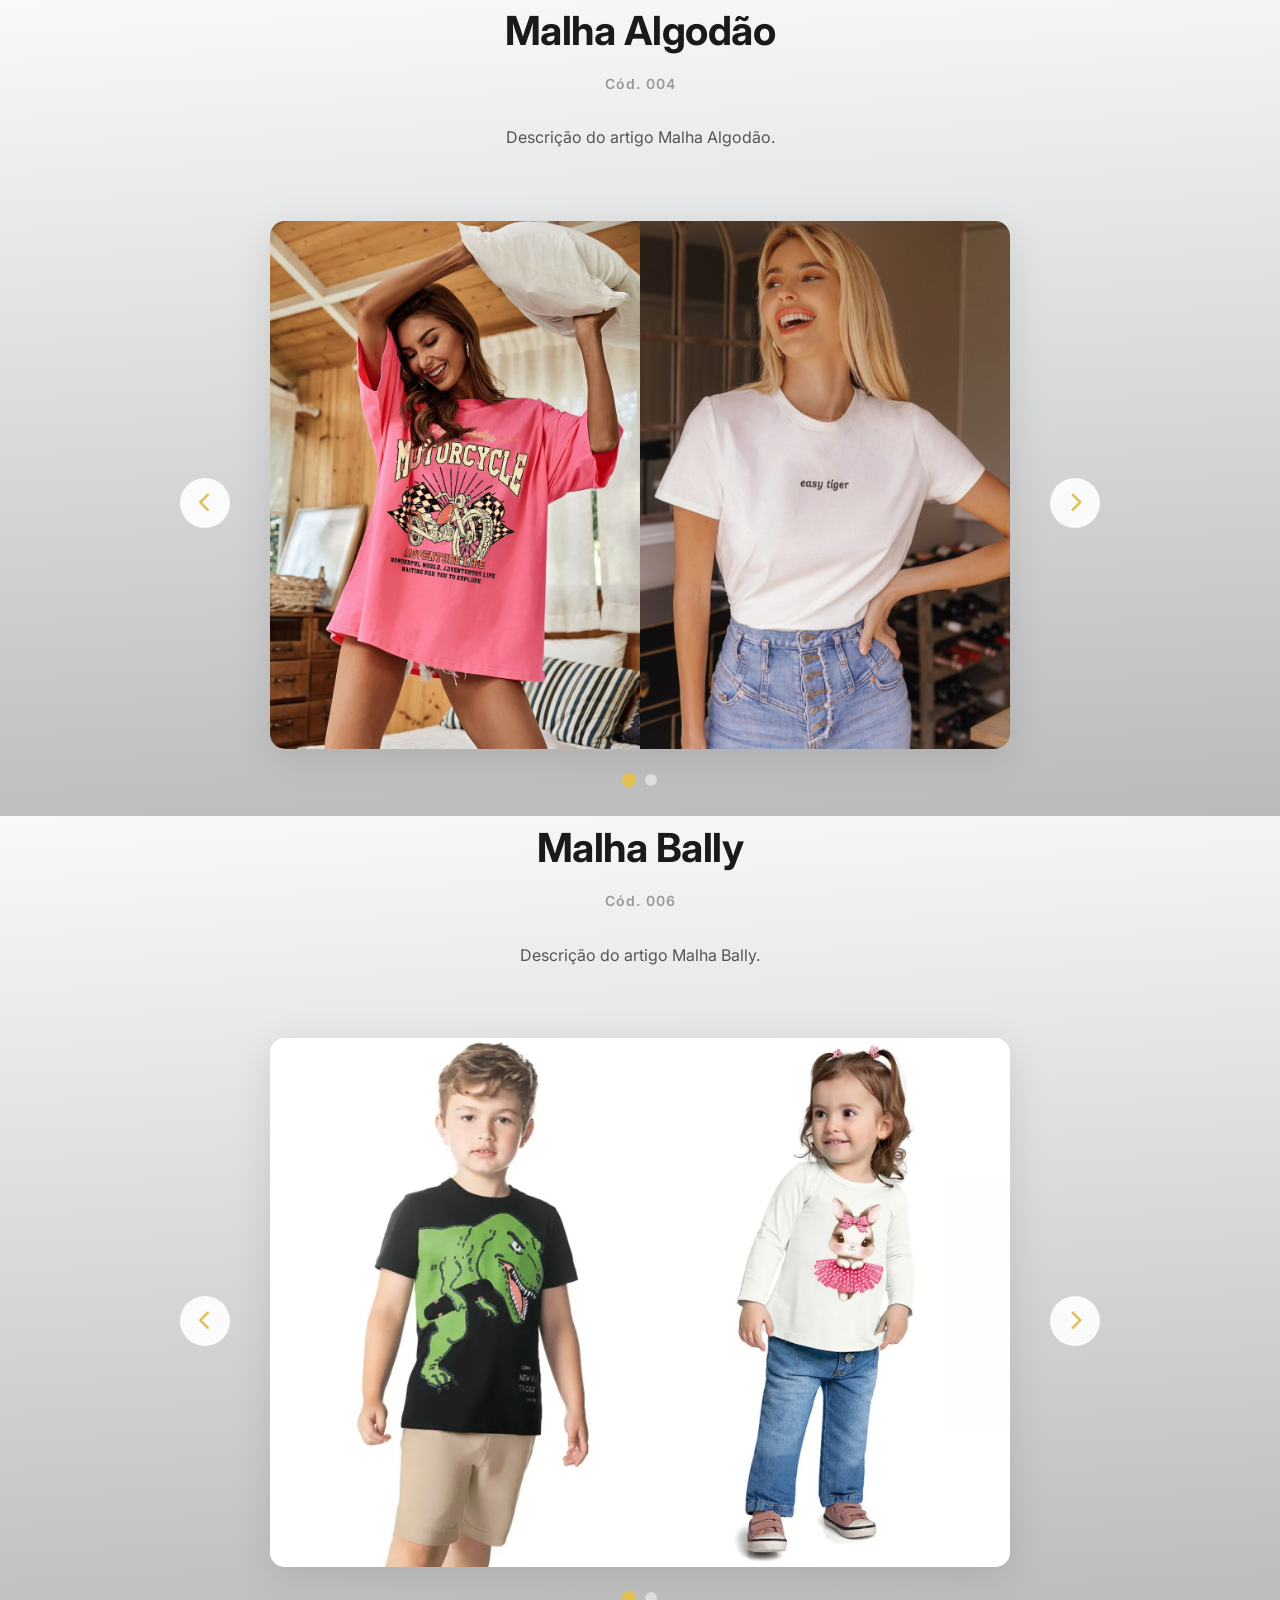
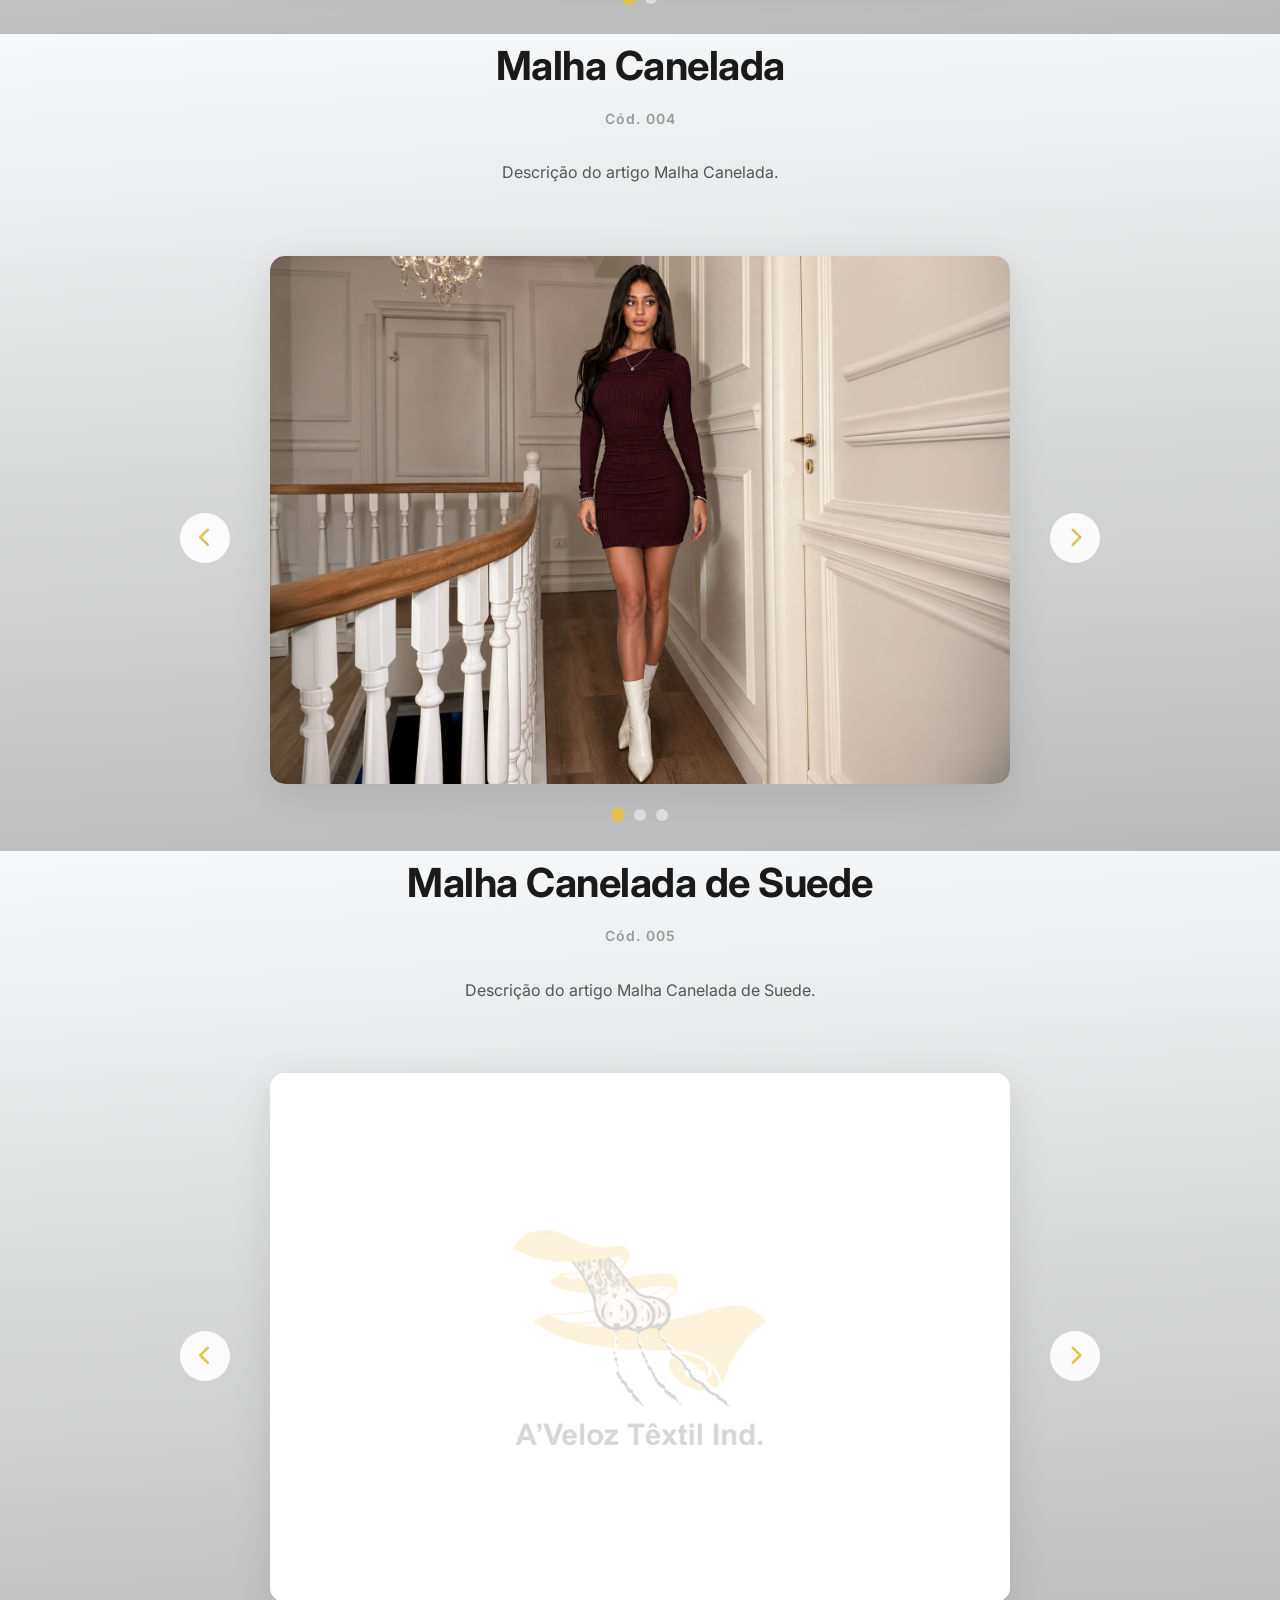
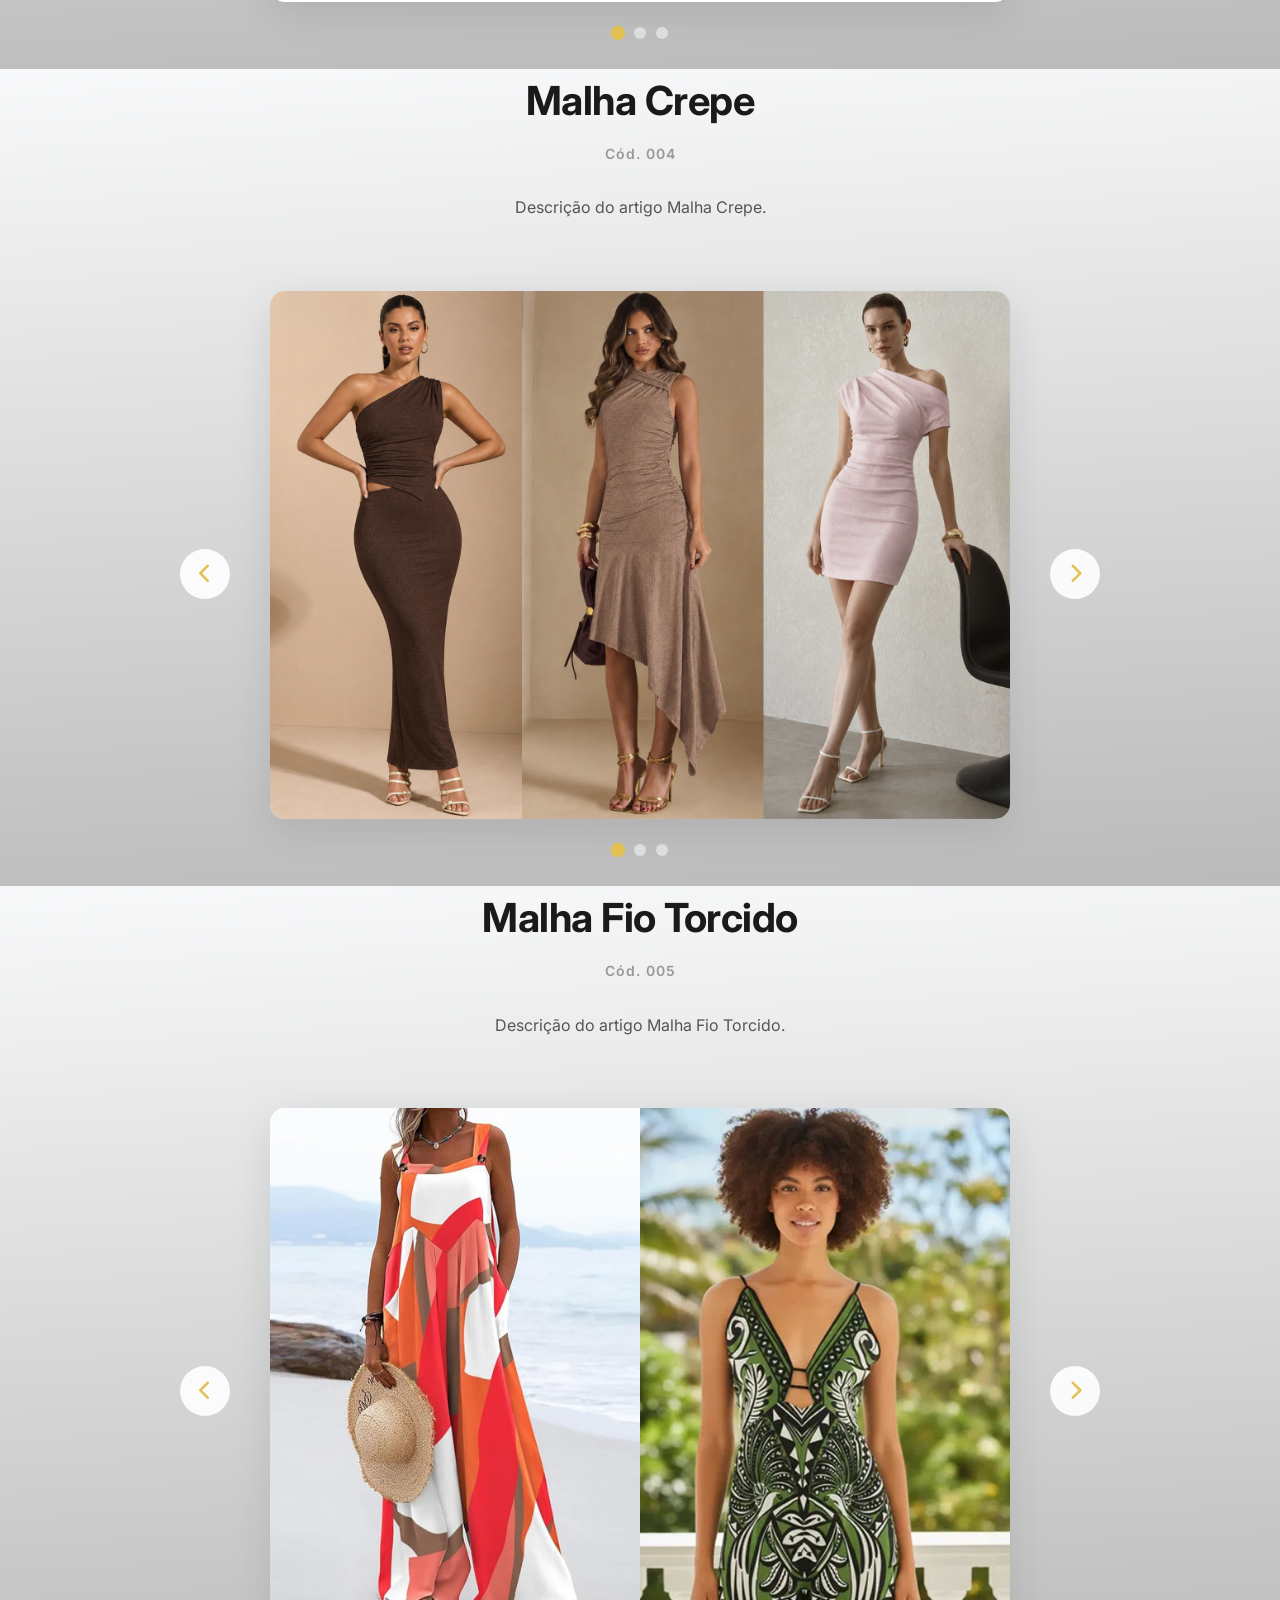
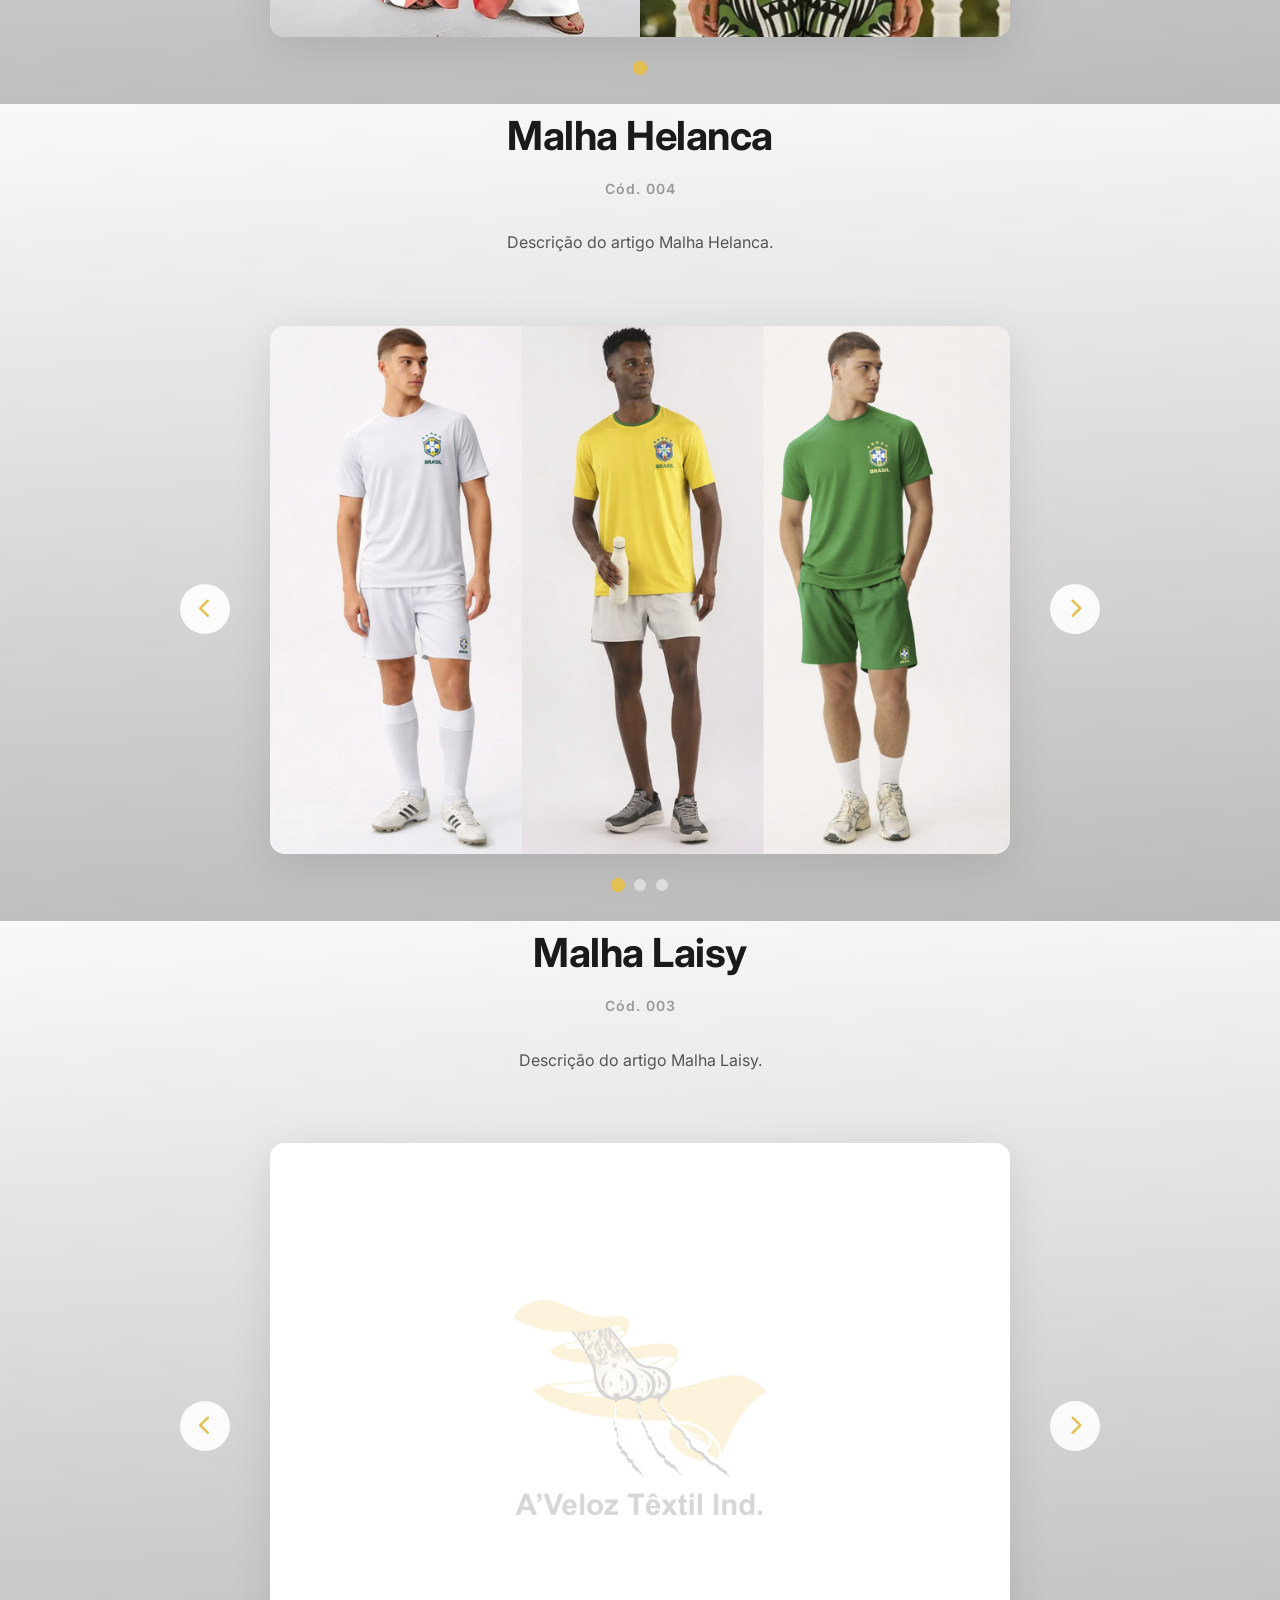
==== commit f29872c8: "ajuste do layout do catalogo" ====
--- a/index.html
+++ b/index.html
@@ -934,9 +934,9 @@
                 <div class="slider-container">
                     <div class="slider-wrapper">
                         <div class="slider" id="slider-moletom-pa-crono">
-                            <img src="img/catalogo/moletom-pa-crono/" alt="Moletom Pa Crono - Foto 1" class="slide-img">
-                            <img src="img/catalogo/moletom-pa-crono/" alt="Moletom Pa Crono - Foto 2" class="slide-img">
-                            <img src="img/catalogo/moletom-pa-crono/" alt="Moletom Pa Crono - Foto 3" class="slide-img">
+                            <img src="img/catalogo/moletom-pa-crono/foto-1.jpg" alt="Moletom Pa Crono - Foto 1" class="slide-img">
+                            <img src="img/catalogo/moletom-pa-crono/foto-2.jpg" alt="Moletom Pa Crono - Foto 2" class="slide-img">
+                            <img src="img/catalogo/moletom-pa-crono/foto-3.jpg" alt="Moletom Pa Crono - Foto 3" class="slide-img">
                         </div>
                     </div>
                     <button class="slider-btn slider-prev" onclick="mudarSlide(this, -1)">
@@ -1045,9 +1045,9 @@
                 <div class="slider-container">
                     <div class="slider-wrapper">
                         <div class="slider" id="slider-suplex-liso">
-                            <img src="img/catalogo/suplex-liso/" alt="Suplex liso - Foto 1" class="slide-img">
-                            <img src="img/catalogo/suplex-liso/" alt="Suplex liso - Foto 2" class="slide-img">
-                            <img src="img/catalogo/suplex-liso/" alt="Suplex liso - Foto 3" class="slide-img">
+                            <img src="img/catalogo/suplex-liso/foto-1.jpg" alt="Suplex liso - Foto 1" class="slide-img">
+                            <img src="img/catalogo/suplex-liso/foto-2.jpg" alt="Suplex liso - Foto 2" class="slide-img">
+                            <img src="img/catalogo/suplex-liso/foto-3.jpg" alt="Suplex liso - Foto 3" class="slide-img">
                         </div>
                     </div>
                     <button class="slider-btn slider-prev" onclick="mudarSlide(this, -1)">
--- a/css/style.css
+++ b/css/style.css
@@ -987,6 +987,8 @@
 .catalogo-artigo {
     display: none;
     animation: fadeIn 0.5s ease-in-out;
+background: #F8F9FA;
+background: linear-gradient(177deg, rgba(248, 249, 250, 1) 0%, rgba(186, 186, 186, 1) 100%);
 }
 
 .catalogo-artigo.active {
@@ -1058,6 +1060,7 @@
     width: 100%;
     max-width: 800px;
     margin: 0 auto;
+    padding: 30px;
 }
 
 .slider-wrapper {
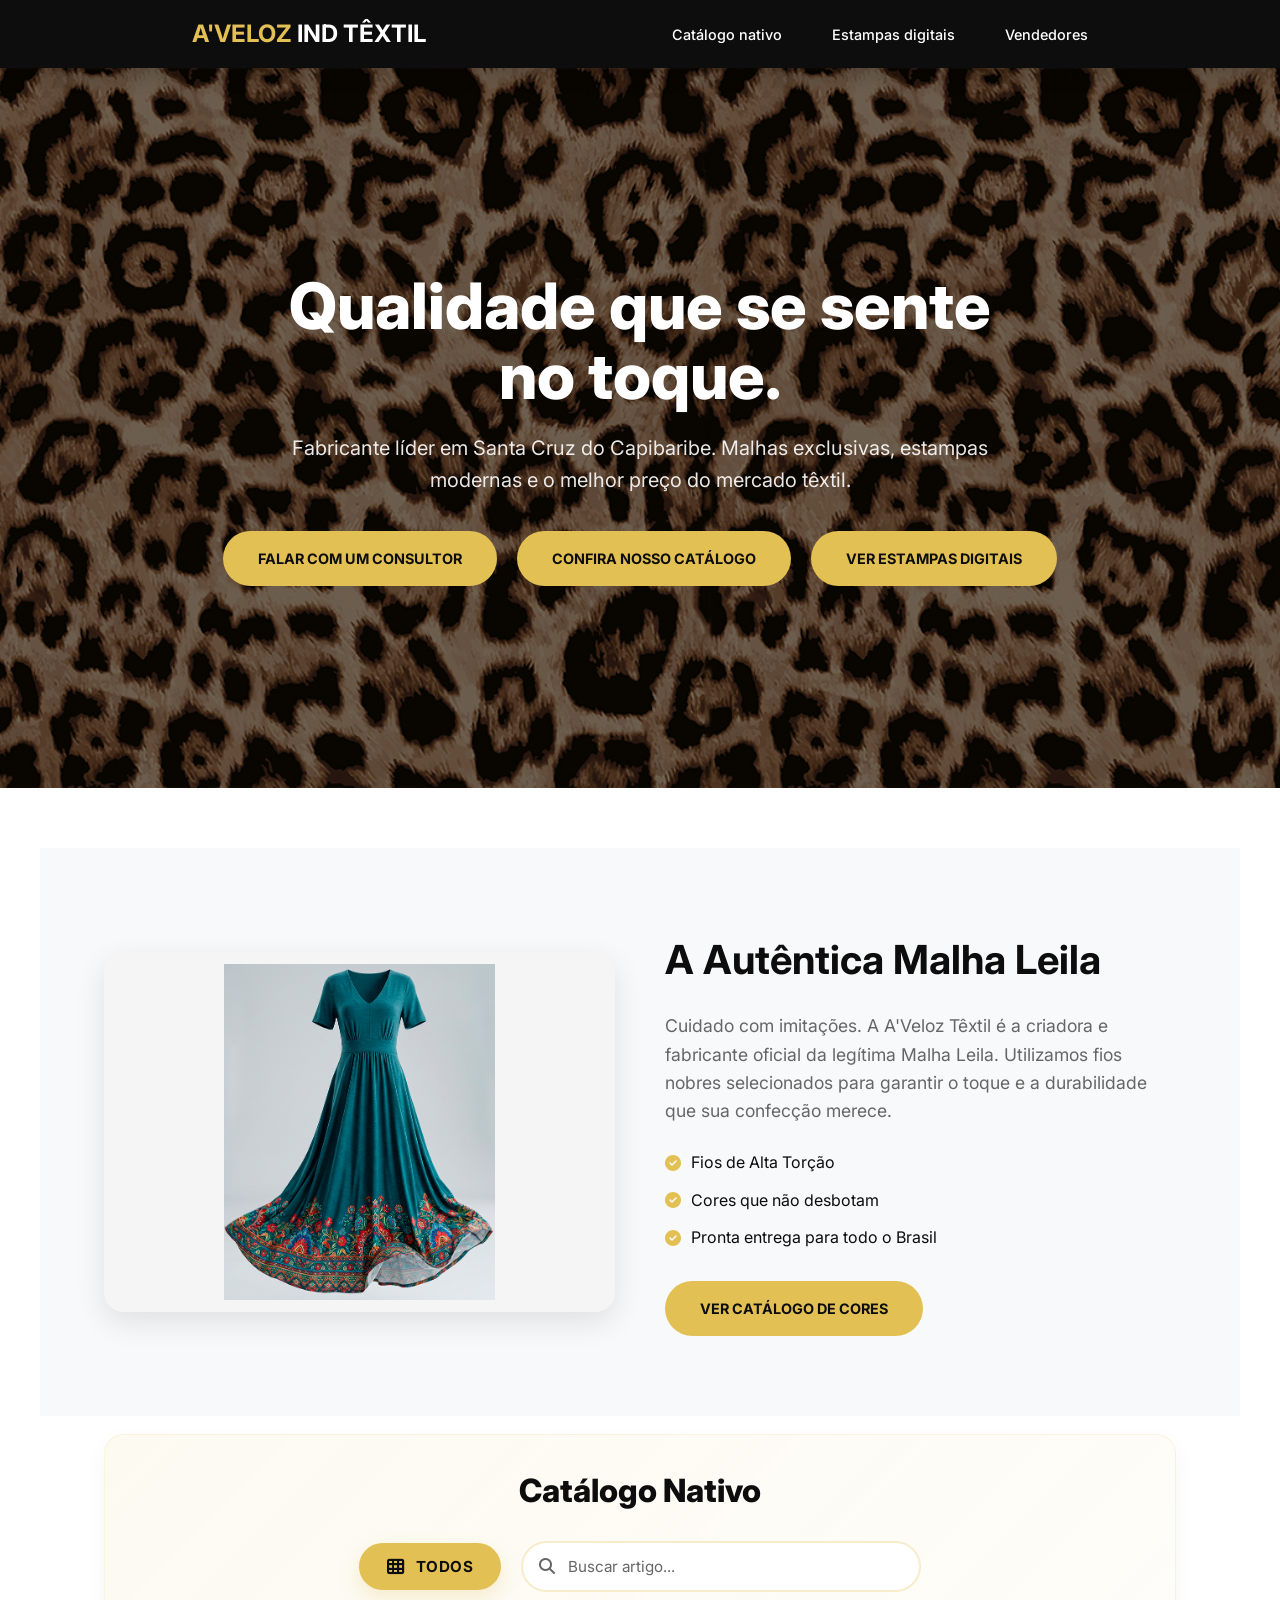
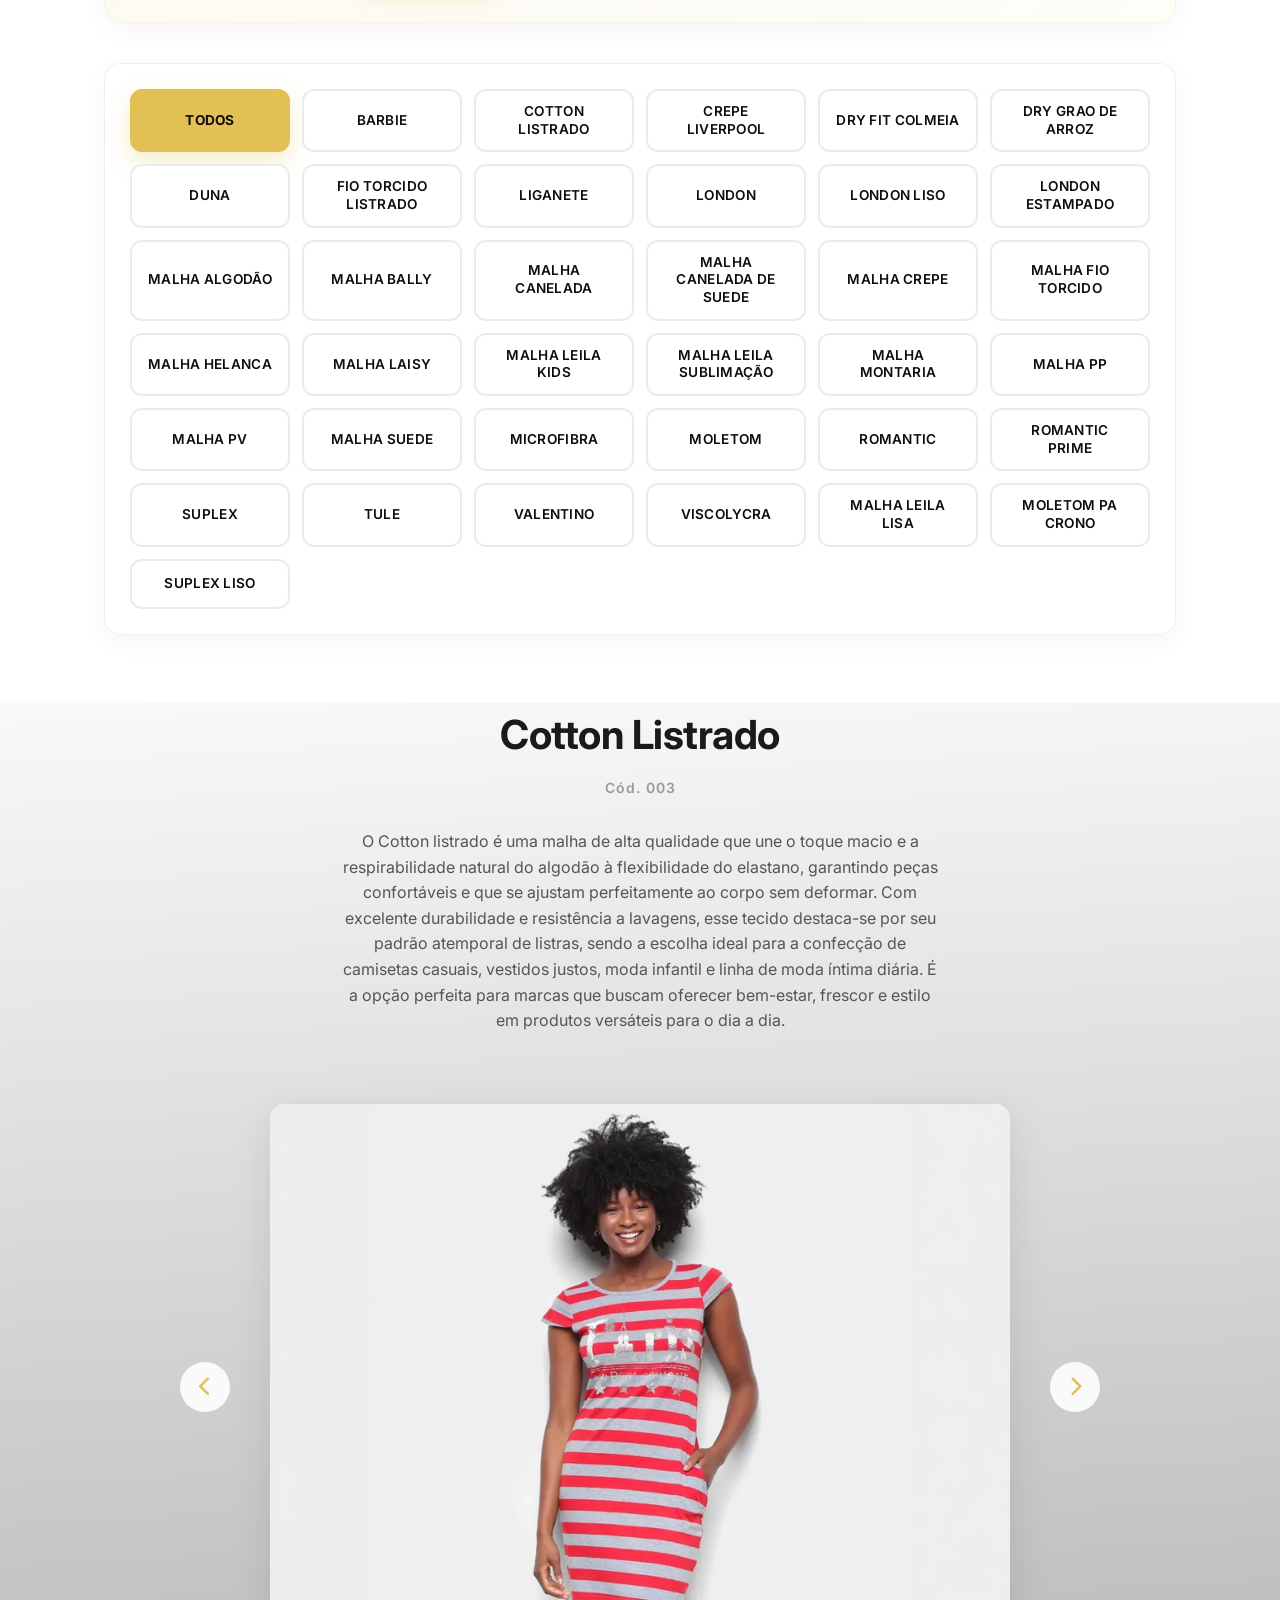
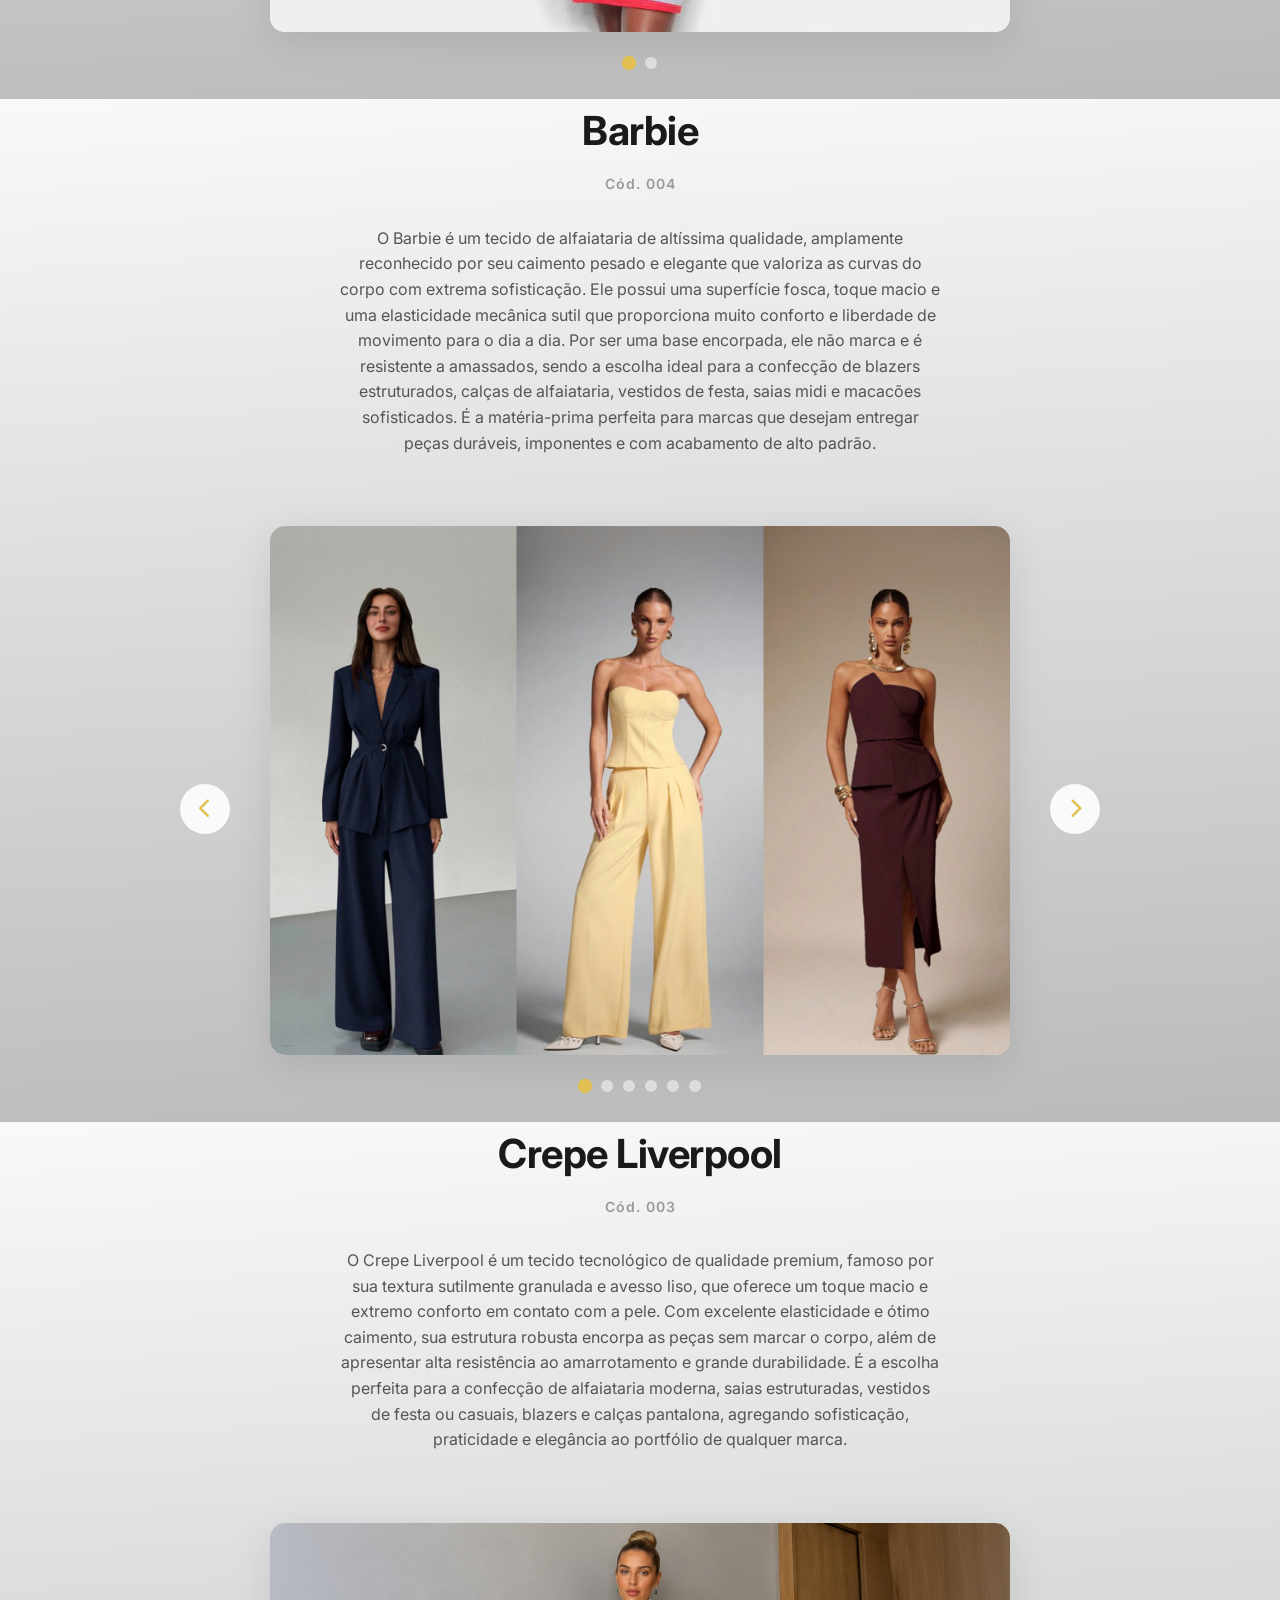
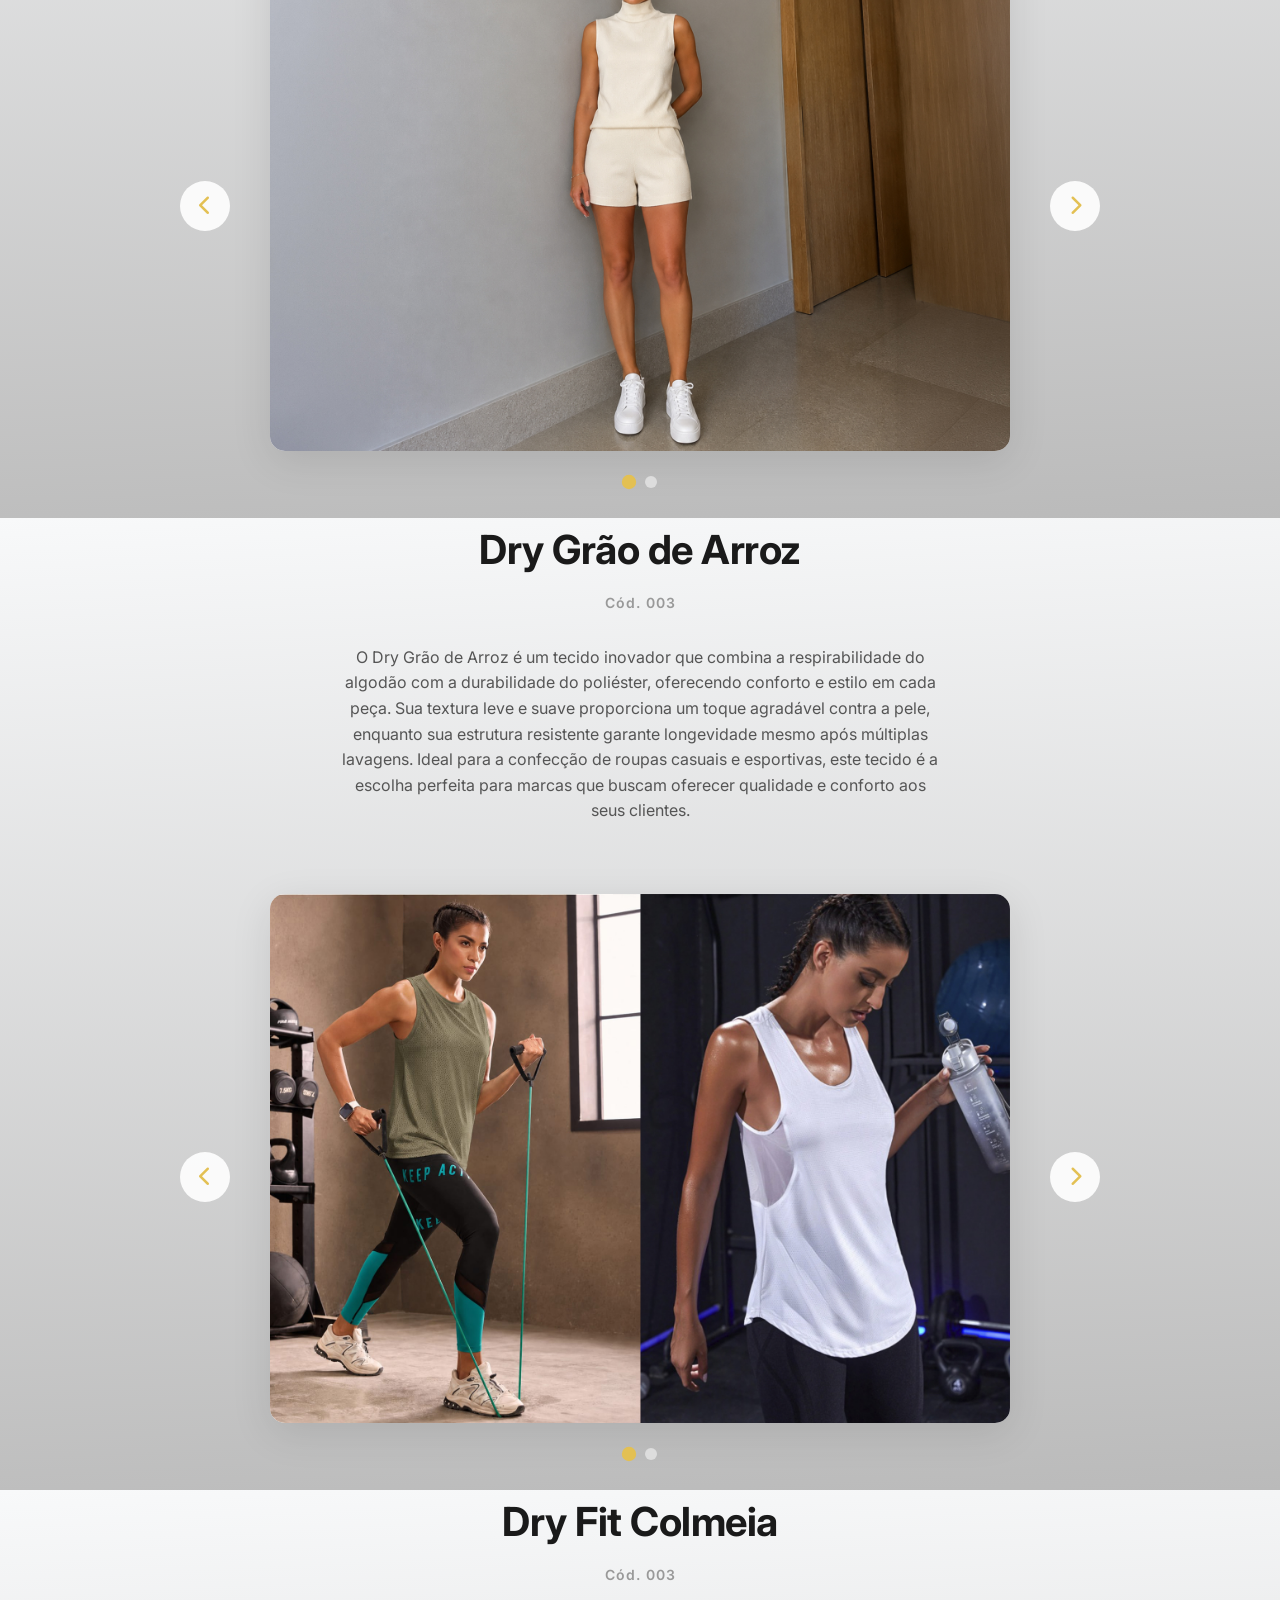
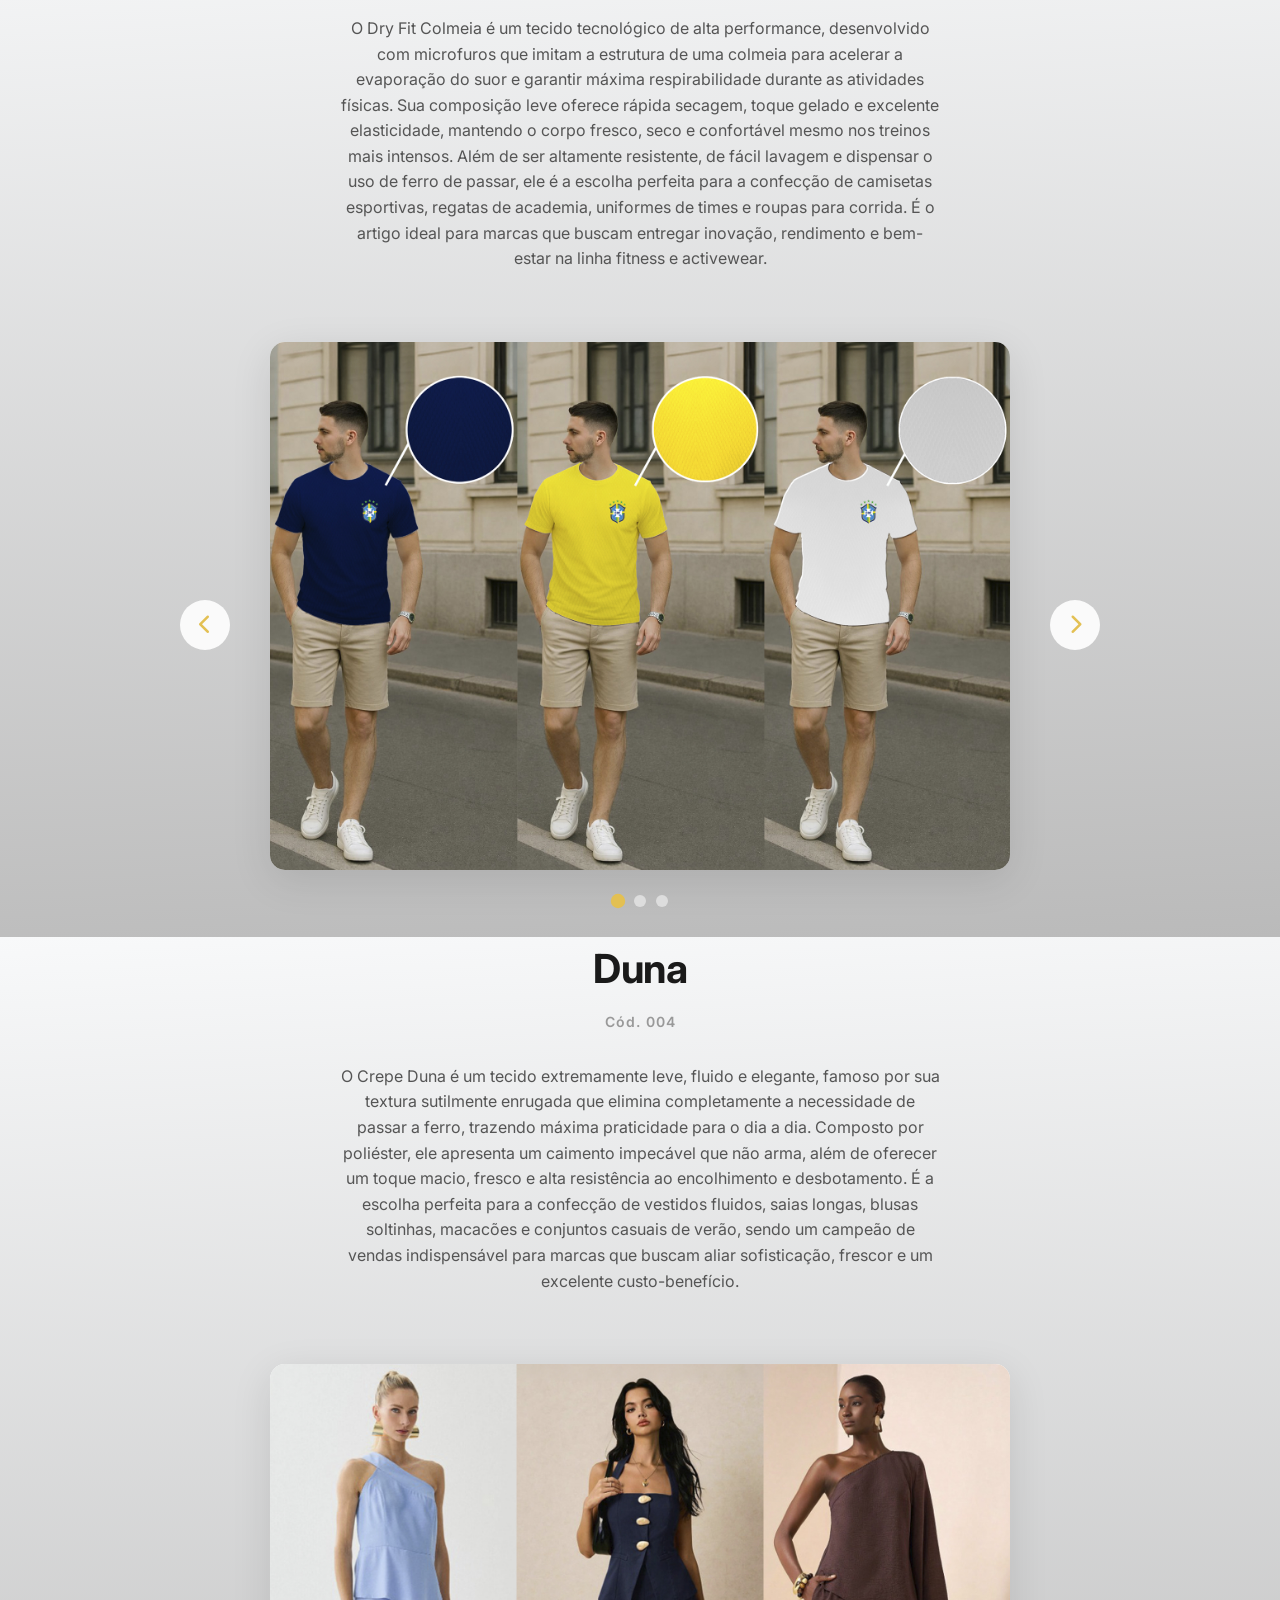
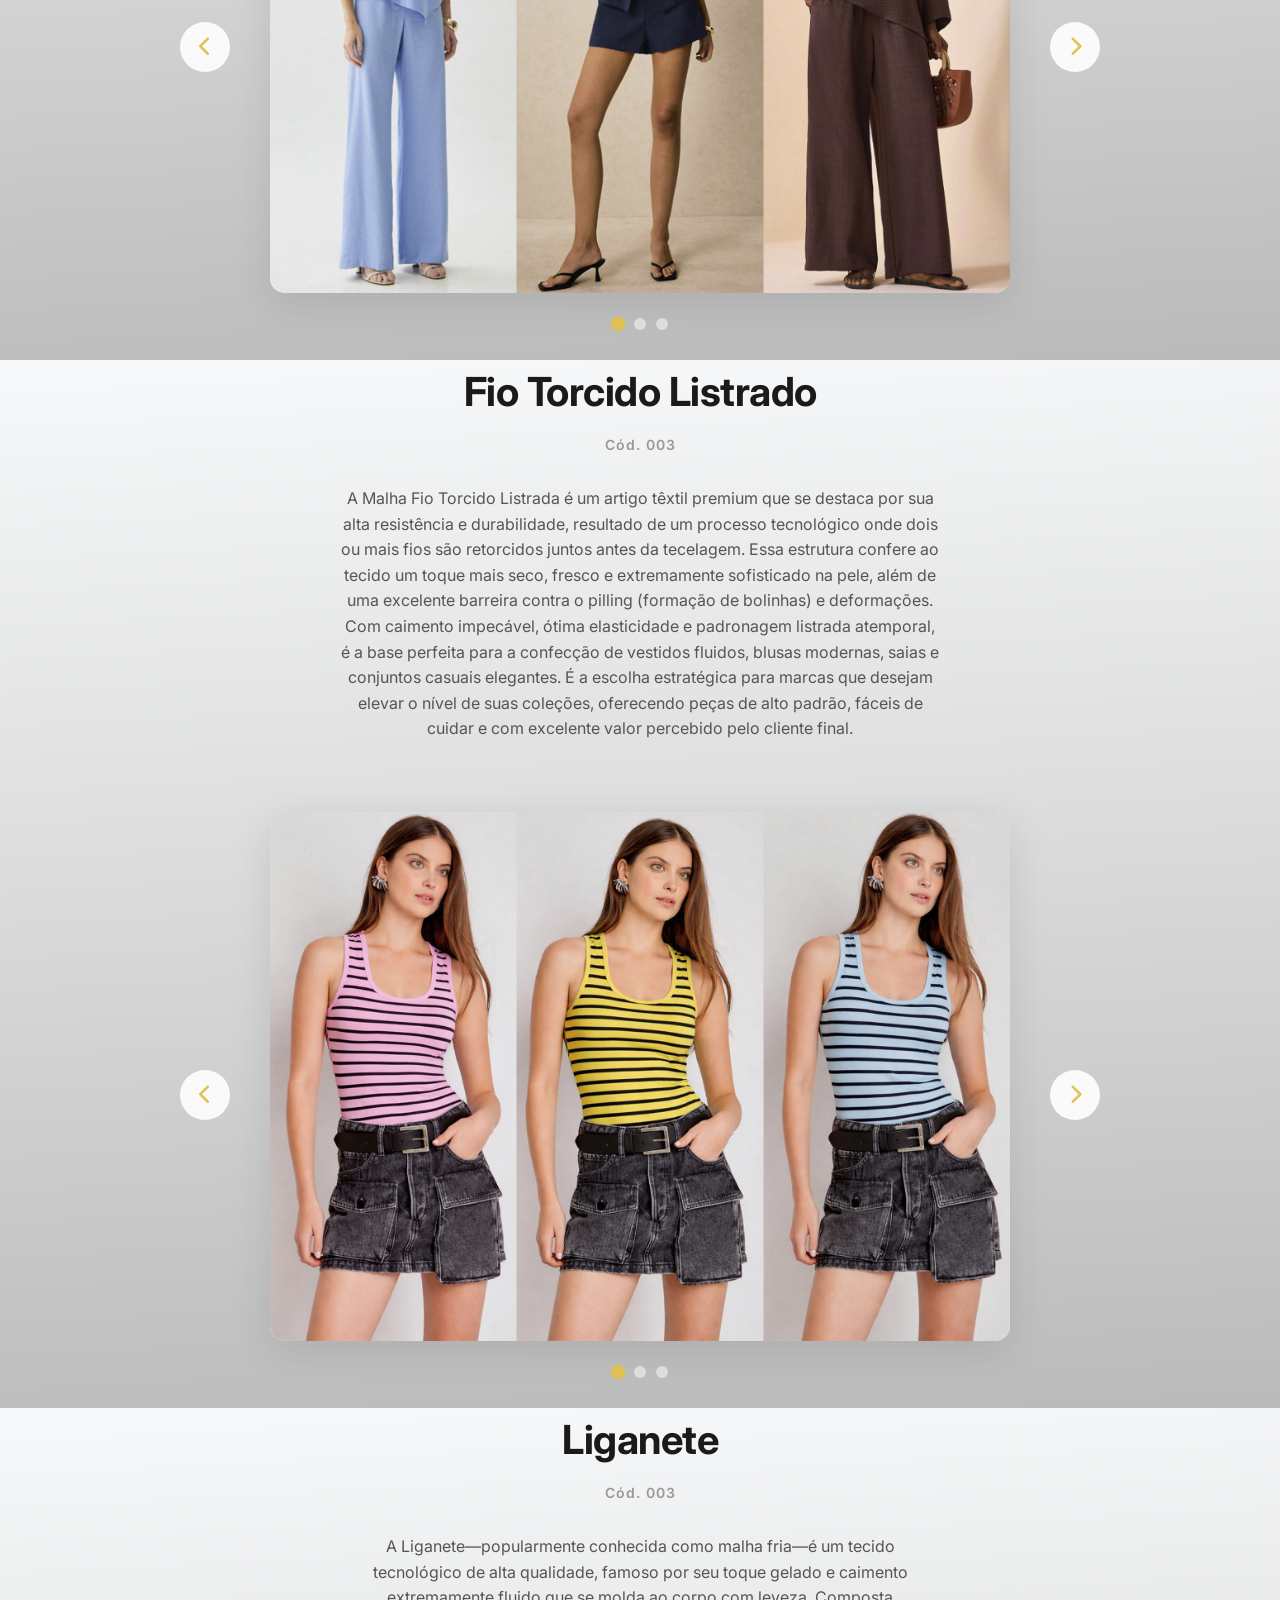
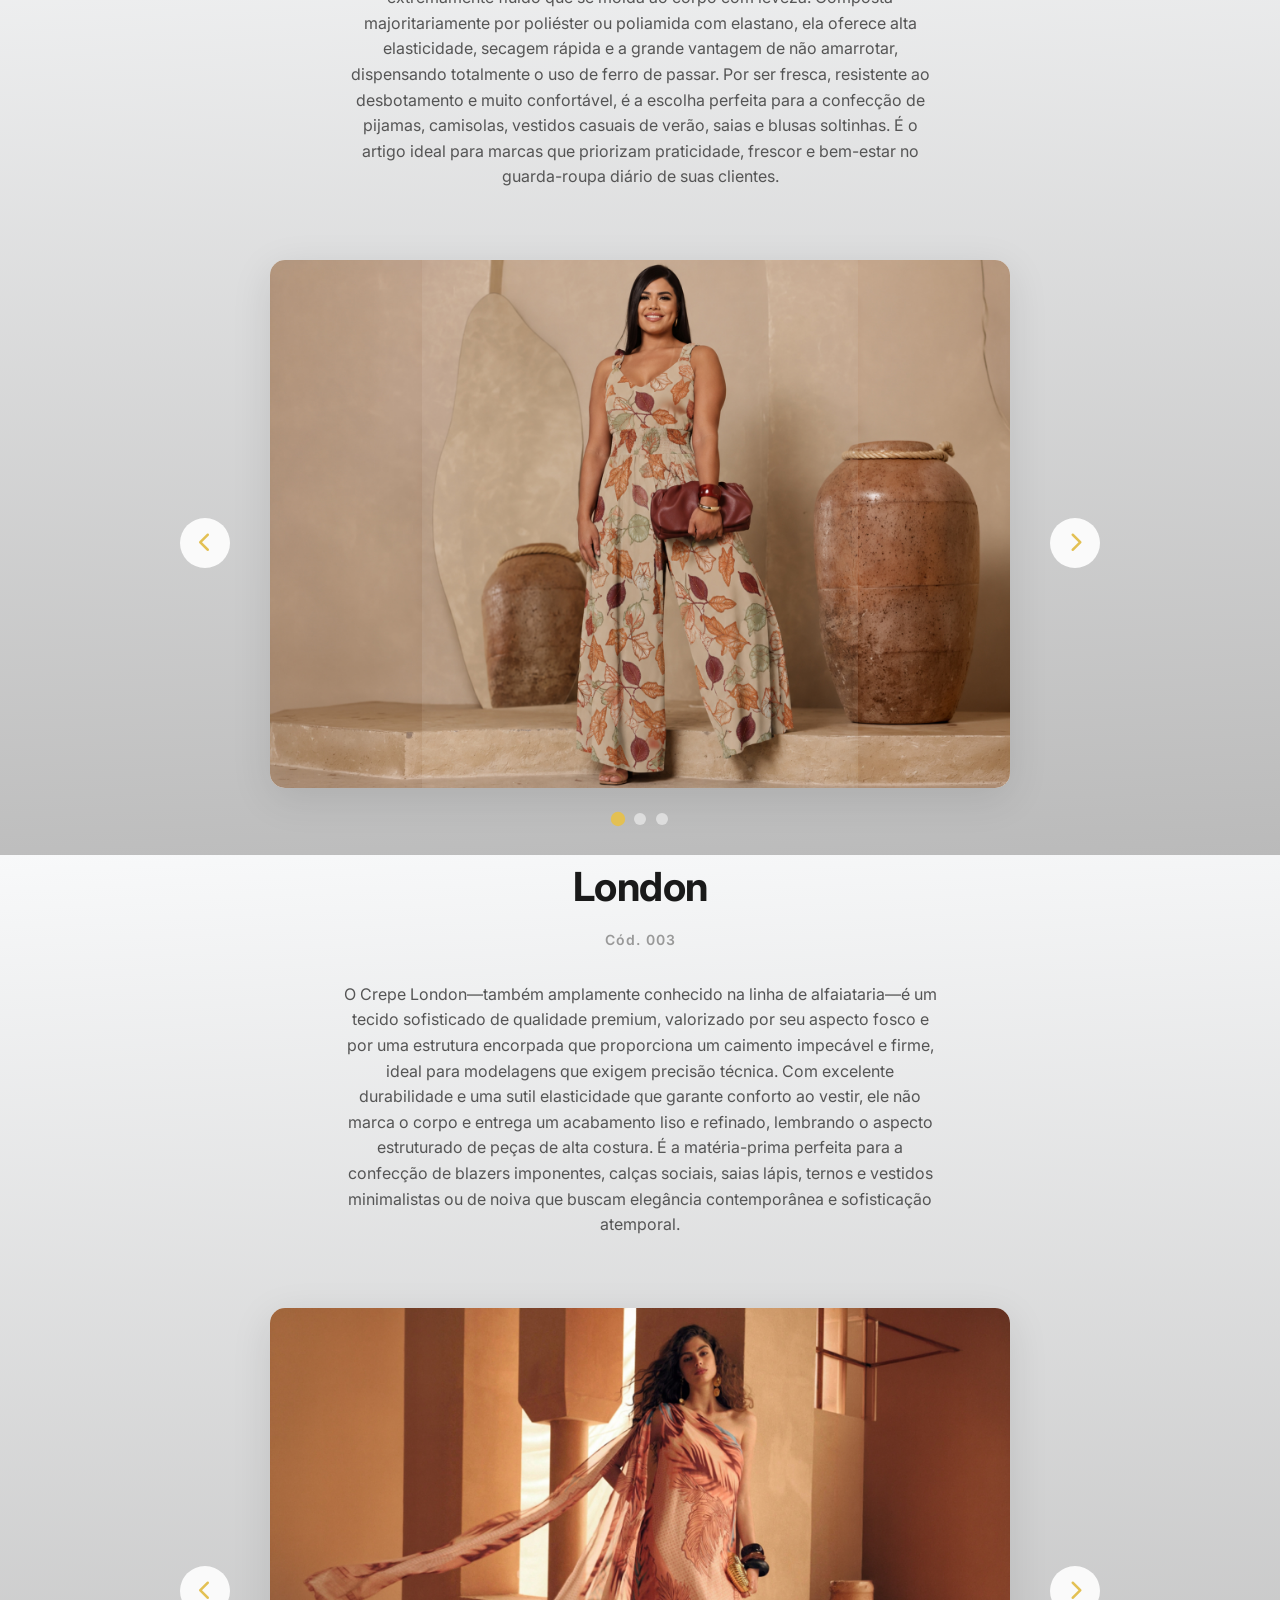
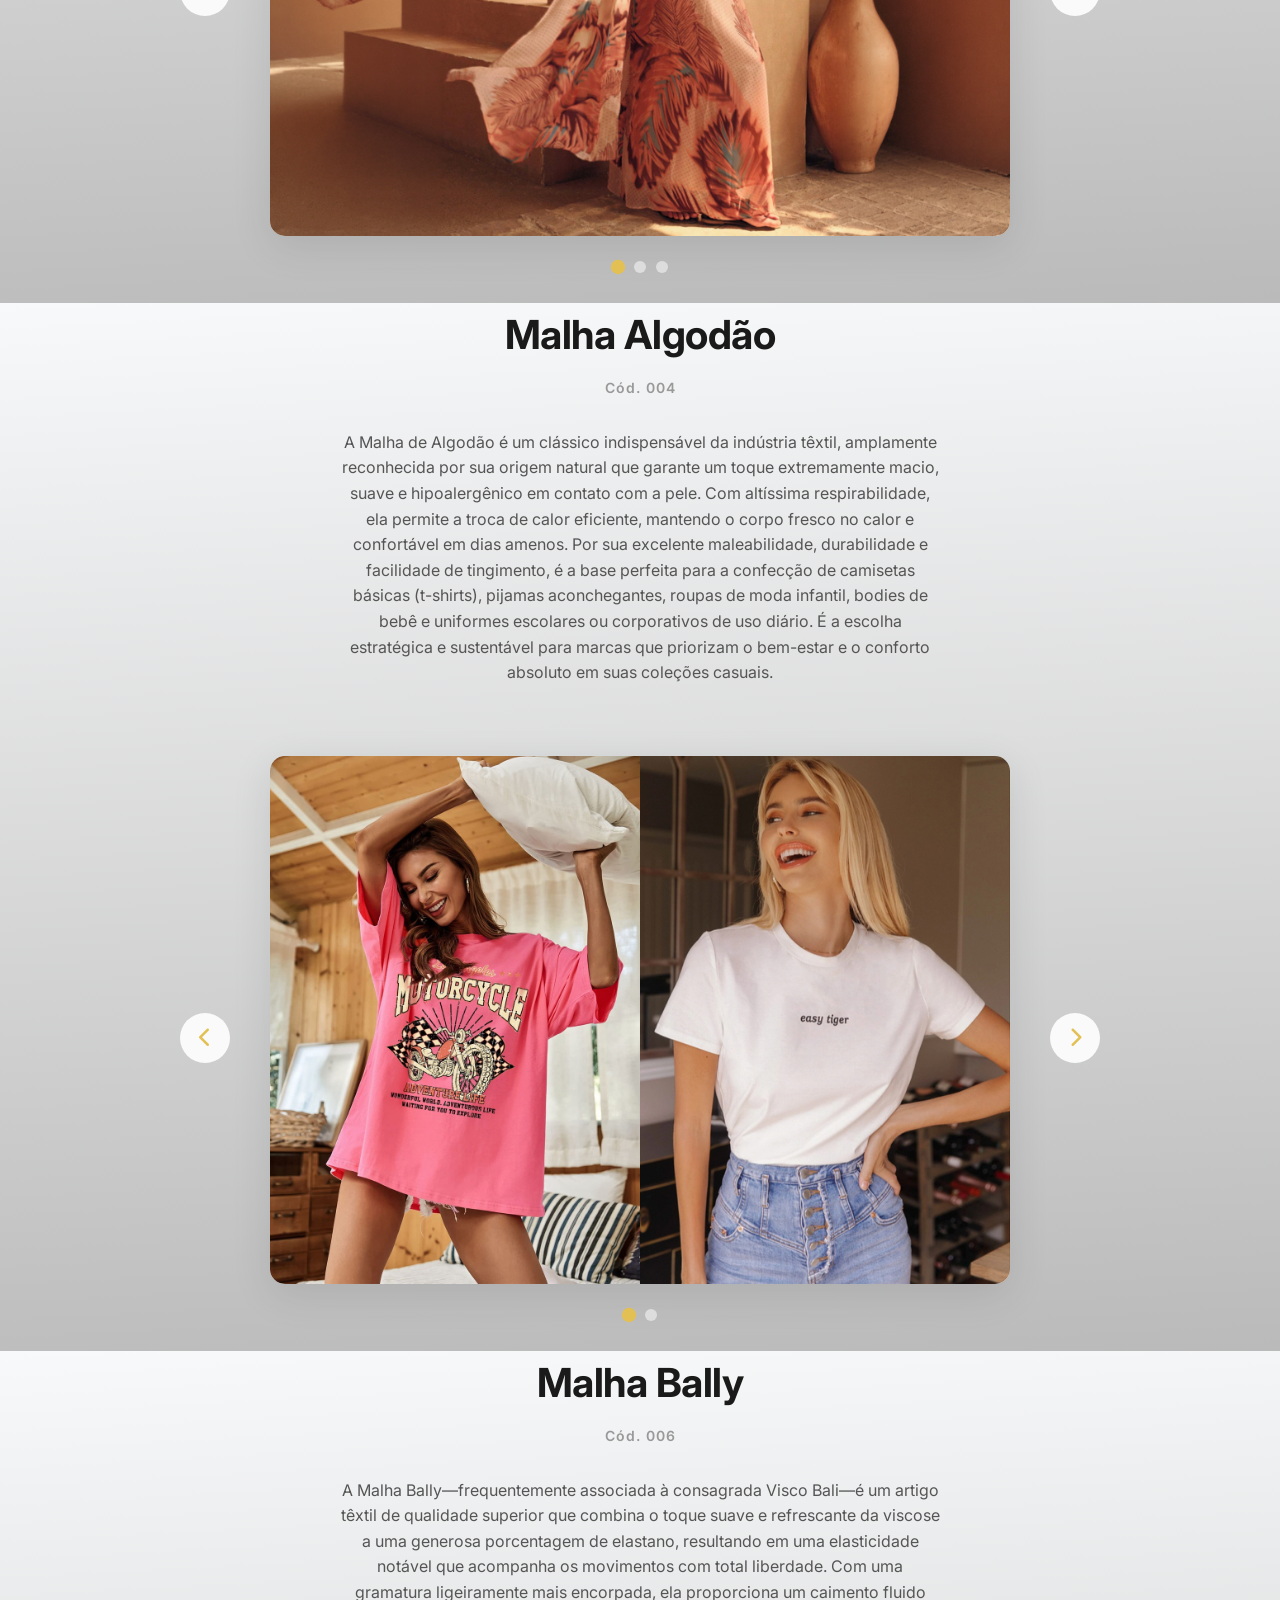
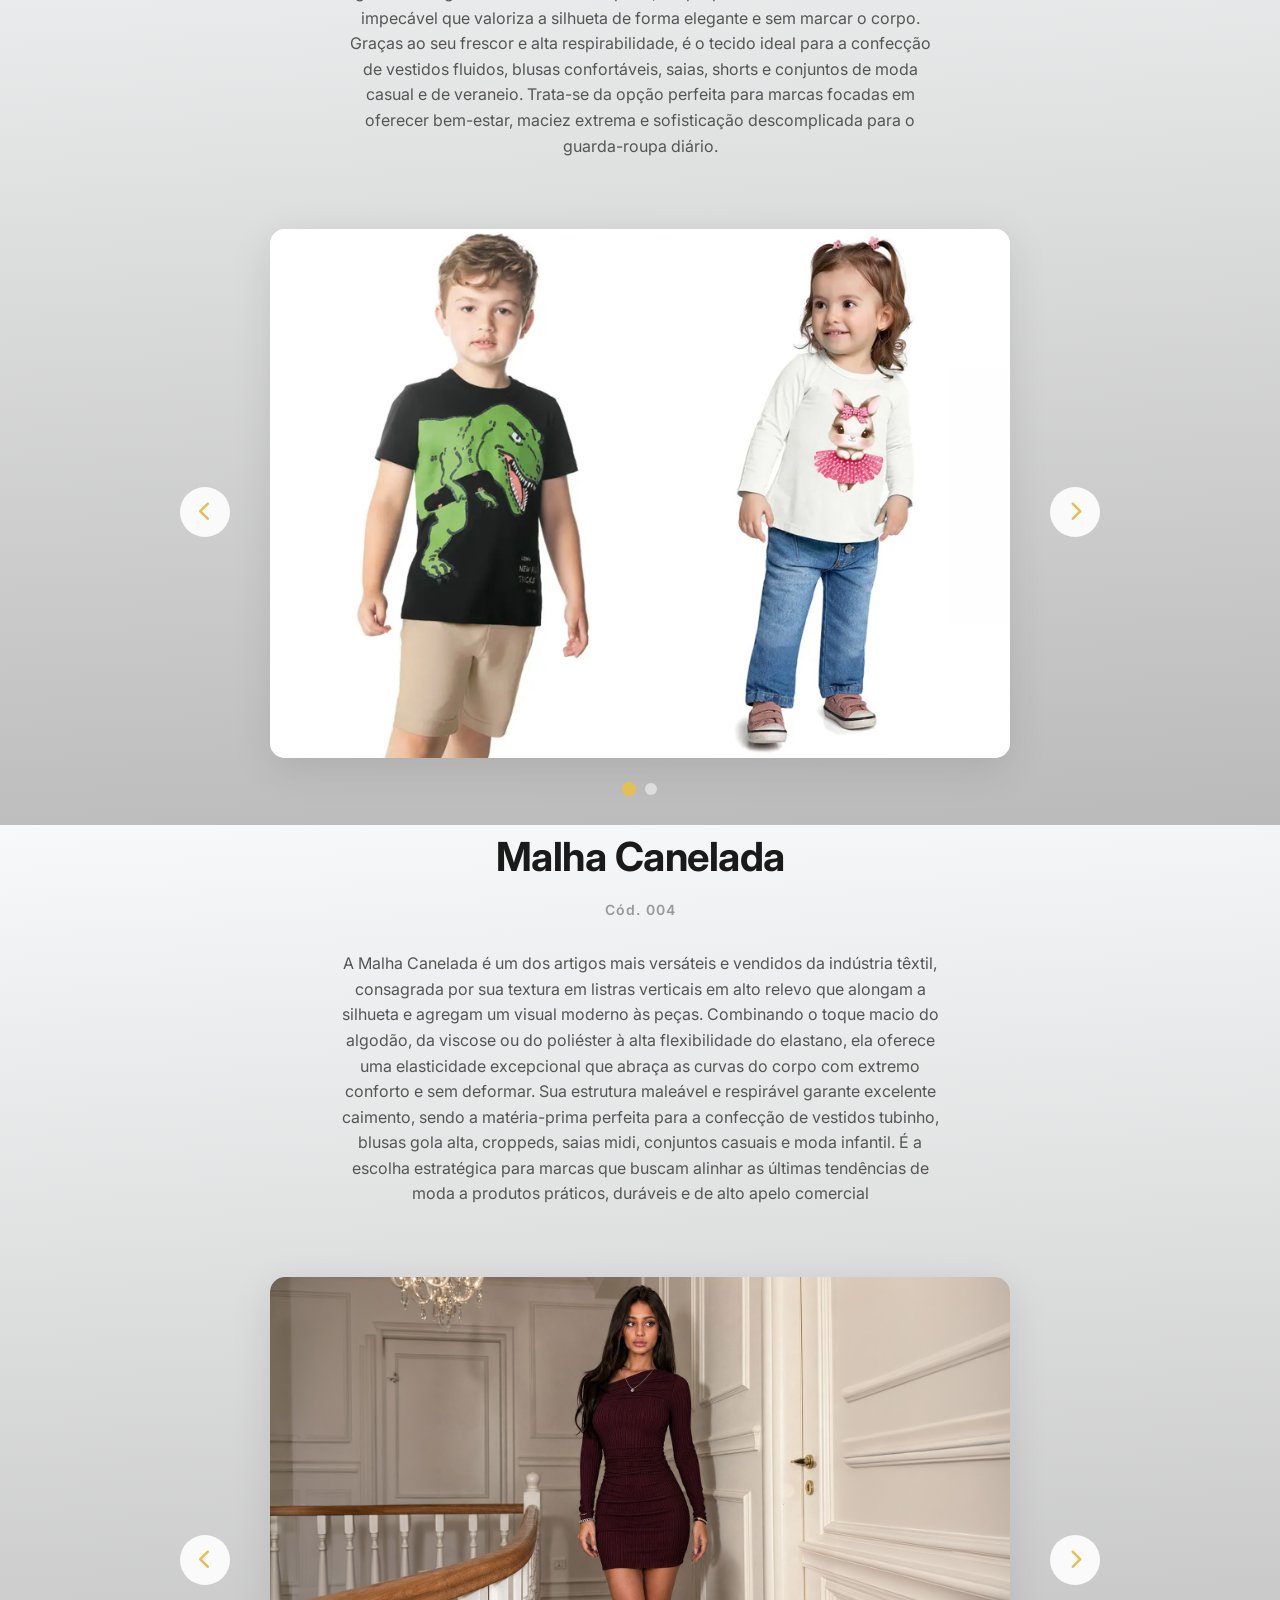
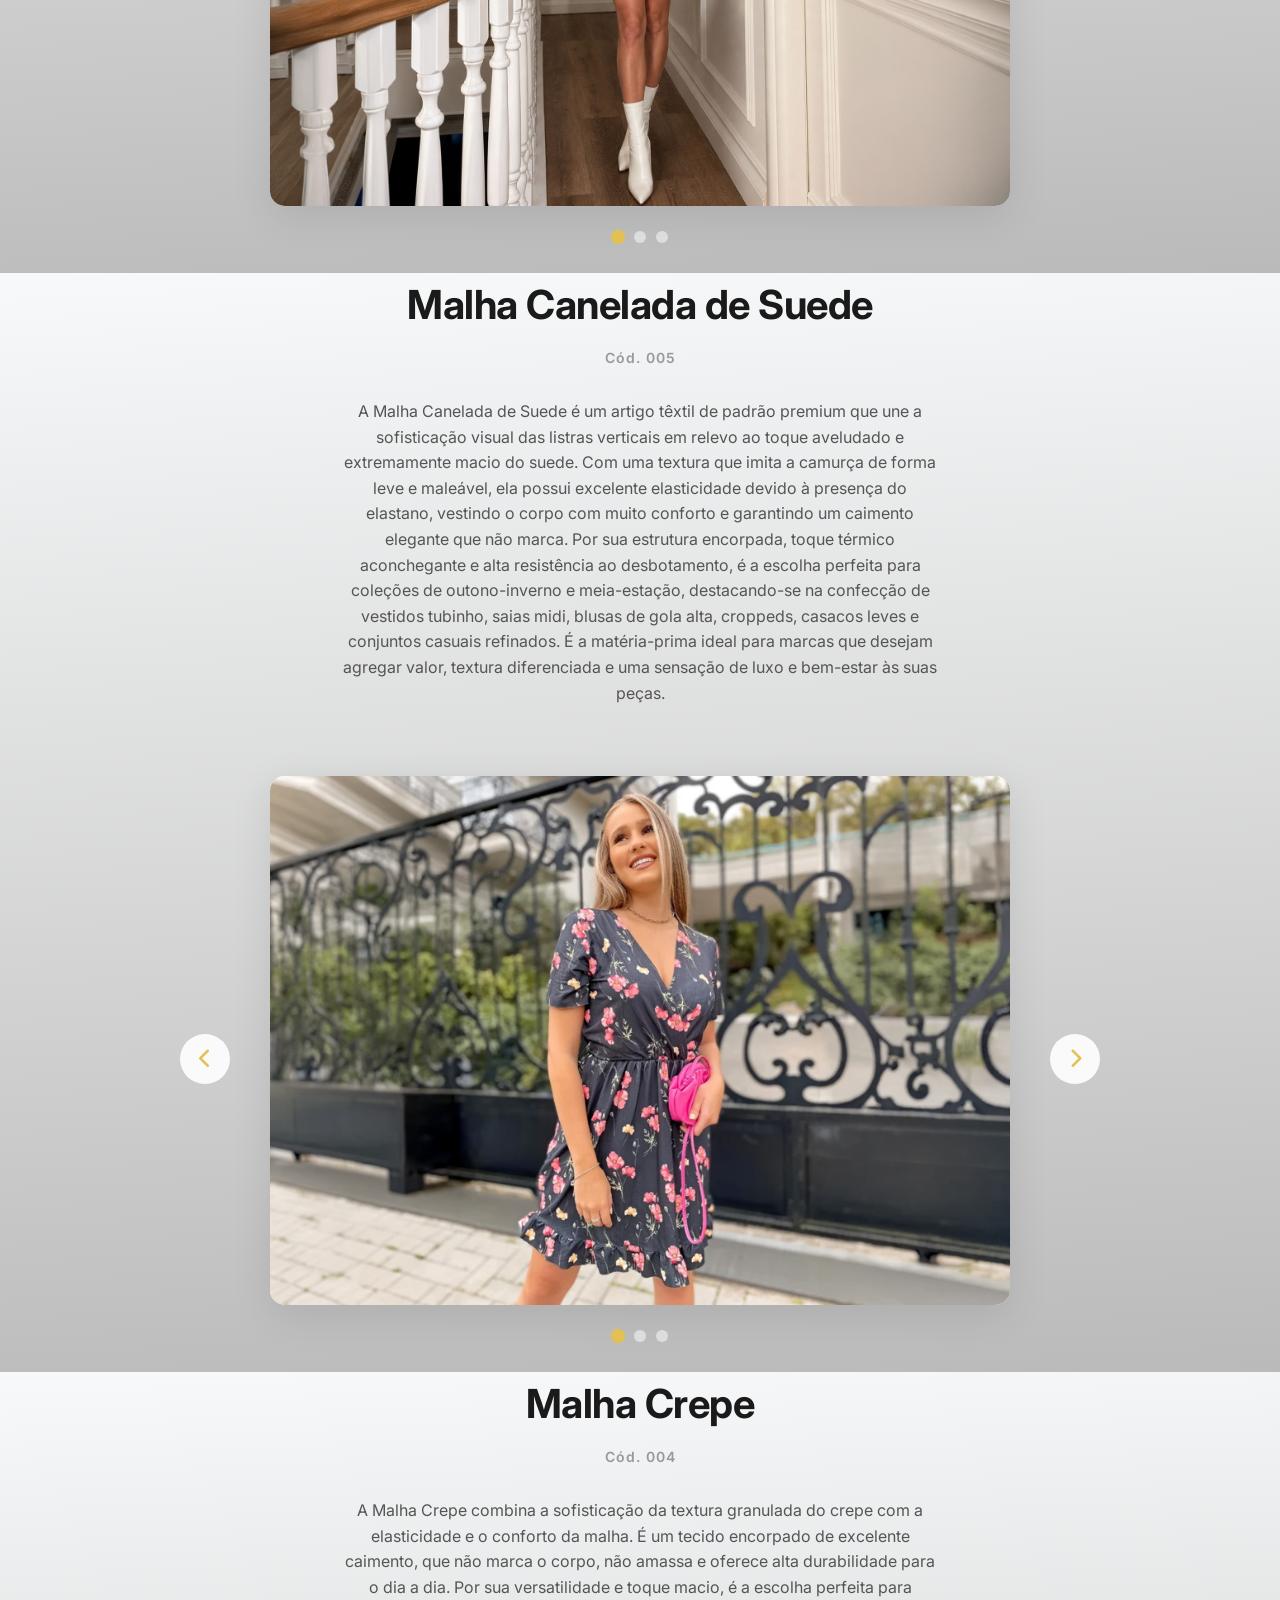
==== commit f0e44d1f: "adicionando fotos e descriçoes dos artigos" ====
--- a/index.html
+++ b/index.html
@@ -129,6 +129,8 @@
             <button class="catalogo-filtro-btn" data-artigo="fio-torcido-listrado" onclick="mudarArtigo('fio-torcido-listrado')">FIO TORCIDO LISTRADO</button>
             <button class="catalogo-filtro-btn" data-artigo="liganete" onclick="mudarArtigo('liganete')">LIGANETE</button>
             <button class="catalogo-filtro-btn" data-artigo="london" onclick="mudarArtigo('london')">LONDON</button>
+            <button class="catalogo-filtro-btn" data-artigo="london-liso" onclick="mudarArtigo('london-liso')">LONDON LISO</button>
+            <button class="catalogo-filtro-btn" data-artigo="london-estampado" onclick="mudarArtigo('london-estampado')">LONDON ESTAMPADO</button>
             <button class="catalogo-filtro-btn" data-artigo="malha-algodao" onclick="mudarArtigo('malha-algodao')">MALHA ALGODÃO</button>
             <button class="catalogo-filtro-btn" data-artigo="malha-bally" onclick="mudarArtigo('malha-bally')">MALHA BALLY</button>
             <button class="catalogo-filtro-btn" data-artigo="malha-canelada" onclick="mudarArtigo('malha-canelada')">MALHA CANELADA</button>
@@ -154,6 +156,7 @@
             <button class="catalogo-filtro-btn" data-artigo="malha-leila-lisa" onclick="mudarArtigo('malha-leila-lisa')">MALHA LEILA LISA</button>
             <button class="catalogo-filtro-btn" data-artigo="moletom-pa-crono" onclick="mudarArtigo('moletom-pa-crono')">MOLETOM PA CRONO</button>
             <button class="catalogo-filtro-btn" data-artigo="suplex-liso" onclick="mudarArtigo('suplex-liso')">SUPLEX LISO</button>
+
         </div>
 
         <!-- ========================================================================
@@ -182,7 +185,10 @@
                     <p class="artigo-codigo">Cód. 003</p>
                 </div>
                 <div class="artigo-descricao">
-                    <p>Descrição do artigo Cotton Listrado.</p>
+                    <p>O Cotton listrado é uma malha de alta qualidade que une o toque macio e a respirabilidade natural do algodão à flexibilidade do elastano, garantindo peças
+                        confortáveis e que se ajustam perfeitamente ao corpo sem deformar. Com excelente durabilidade e resistência a lavagens, esse tecido destaca-se por seu
+                        padrão atemporal de listras, sendo a escolha ideal para a confecção de camisetas casuais, vestidos justos, moda infantil e linha de moda íntima diária.
+                        É a opção perfeita para marcas que buscam oferecer bem-estar, frescor e estilo em produtos versáteis para o dia a dia.</p>
                 </div>
                 <div class="slider-container">
                     <div class="slider-wrapper">
@@ -211,7 +217,11 @@
                     <p class="artigo-codigo">Cód. 004</p>
                 </div>
                 <div class="artigo-descricao">
-                    <p>Descrição do artigo Barbie.</p>
+                    <p>O Barbie é um tecido de alfaiataria de altíssima qualidade, amplamente reconhecido por seu caimento pesado e elegante que valoriza as curvas do corpo com extrema
+                        sofisticação. Ele possui uma superfície fosca, toque macio e uma elasticidade mecânica sutil que proporciona muito conforto e liberdade de movimento para o dia a
+                        dia. Por ser uma base encorpada, ele não marca e é resistente a amassados, sendo a escolha ideal para a confecção de blazers estruturados, calças de alfaiataria,
+                        vestidos de festa, saias midi e macacões sofisticados. É a matéria-prima perfeita para marcas que desejam entregar peças duráveis, imponentes e com acabamento de
+                        alto padrão.</p>
                 </div>
                 <div class="slider-container">
                     <div class="slider-wrapper">
@@ -242,7 +252,10 @@
                     <p class="artigo-codigo">Cód. 003</p>
                 </div>
                 <div class="artigo-descricao">
-                    <p>Descrição do artigo Crepe Liverpool.</p>
+                    <p>O Crepe Liverpool é um tecido tecnológico de qualidade premium, famoso por sua textura sutilmente granulada e avesso liso, que oferece um toque macio e extremo
+                        conforto em contato com a pele. Com excelente elasticidade e ótimo caimento, sua estrutura robusta encorpa as peças sem marcar o corpo, além de apresentar
+                        alta resistência ao amarrotamento e grande durabilidade. É a escolha perfeita para a confecção de alfaiataria moderna, saias estruturadas, vestidos de festa
+                        ou casuais, blazers e calças pantalona, agregando sofisticação, praticidade e elegância ao portfólio de qualquer marca.</p>
                 </div>
                 <div class="slider-container">
                     <div class="slider-wrapper">
@@ -271,7 +284,7 @@
                     <p class="artigo-codigo">Cód. 003</p>
                 </div>
                 <div class="artigo-descricao">
-                    <p>Descrição do artigo Dry Grão de Arroz.</p>
+                    <p>O Dry Grão de Arroz é um tecido inovador que combina a respirabilidade do algodão com a durabilidade do poliéster, oferecendo conforto e estilo em cada peça. Sua textura leve e suave proporciona um toque agradável contra a pele, enquanto sua estrutura resistente garante longevidade mesmo após múltiplas lavagens. Ideal para a confecção de roupas casuais e esportivas, este tecido é a escolha perfeita para marcas que buscam oferecer qualidade e conforto aos seus clientes.</p>
                 </div>
                 <div class="slider-container">
                     <div class="slider-wrapper">
@@ -300,7 +313,11 @@
                     <p class="artigo-codigo">Cód. 003</p>
                 </div>
                 <div class="artigo-descricao">
-                    <p>Descrição do artigo Dry Fit Colmeia.</p>
+                    <p>O Dry Fit Colmeia é um tecido tecnológico de alta performance, desenvolvido com microfuros que imitam a estrutura de uma colmeia para acelerar a evaporação do suor
+                        e garantir máxima respirabilidade durante as atividades físicas. Sua composição leve oferece rápida secagem, toque gelado e excelente elasticidade, mantendo o
+                        corpo fresco, seco e confortável mesmo nos treinos mais intensos. Além de ser altamente resistente, de fácil lavagem e dispensar o uso de ferro de passar, ele
+                        é a escolha perfeita para a confecção de camisetas esportivas, regatas de academia, uniformes de times e roupas para corrida. É o artigo ideal para marcas que
+                        buscam entregar inovação, rendimento e bem-estar na linha fitness e activewear.</p>
                 </div>
                 <div class="slider-container">
                     <div class="slider-wrapper">
@@ -331,7 +348,10 @@
                     <p class="artigo-codigo">Cód. 004</p>
                 </div>
                 <div class="artigo-descricao">
-                    <p>Descrição do artigo Duna.</p>
+                    <p>O Crepe Duna é um tecido extremamente leve, fluido e elegante, famoso por sua textura sutilmente enrugada que elimina completamente a necessidade de passar a ferro,
+                         trazendo máxima praticidade para o dia a dia. Composto por poliéster, ele apresenta um caimento impecável que não arma, além de oferecer um toque macio, fresco e 
+                         alta resistência ao encolhimento e desbotamento. É a escolha perfeita para a confecção de vestidos fluidos, saias longas, blusas soltinhas, macacões e conjuntos 
+                         casuais de verão, sendo um campeão de vendas indispensável para marcas que buscam aliar sofisticação, frescor e um excelente custo-benefício.</p>
                 </div>
                 <div class="slider-container">
                     <div class="slider-wrapper">
@@ -359,7 +379,11 @@
                     <p class="artigo-codigo">Cód. 003</p>
                 </div>
                 <div class="artigo-descricao">
-                    <p>Descrição do artigo Fio Torcido Listrado.</p>
+                    <p>A Malha Fio Torcido Listrada é um artigo têxtil premium que se destaca por sua alta resistência e durabilidade, resultado de um processo tecnológico onde dois ou
+                        mais fios são retorcidos juntos antes da tecelagem. Essa estrutura confere ao tecido um toque mais seco, fresco e extremamente sofisticado na pele, além de uma
+                        excelente barreira contra o pilling (formação de bolinhas) e deformações. Com caimento impecável, ótima elasticidade e padronagem listrada atemporal, é a base
+                        perfeita para a confecção de vestidos fluidos, blusas modernas, saias e conjuntos casuais elegantes. É a escolha estratégica para marcas que desejam elevar o
+                        nível de suas coleções, oferecendo peças de alto padrão, fáceis de cuidar e com excelente valor percebido pelo cliente final.</p>
                 </div>
                 <div class="slider-container">
                     <div class="slider-wrapper">
@@ -390,7 +414,11 @@
                     <p class="artigo-codigo">Cód. 003</p>
                 </div>
                 <div class="artigo-descricao">
-                    <p>Descrição do artigo Liganete.</p>
+                    <p>A Liganete—popularmente conhecida como malha fria—é um tecido tecnológico de alta qualidade, famoso por seu toque gelado e caimento extremamente fluido que se molda
+                         ao corpo com leveza. Composta majoritariamente por poliéster ou poliamida com elastano, ela oferece alta elasticidade, secagem rápida e a grande vantagem de não 
+                         amarrotar, dispensando totalmente o uso de ferro de passar. Por ser fresca, resistente ao desbotamento e muito confortável, é a escolha perfeita para a confecção 
+                         de pijamas, camisolas, vestidos casuais de verão, saias e blusas soltinhas. É o artigo ideal para marcas que priorizam praticidade, frescor e bem-estar no 
+                         guarda-roupa diário de suas clientes.</p>
                 </div>
                 <div class="slider-container">
                     <div class="slider-wrapper">
@@ -418,7 +446,11 @@
                     <p class="artigo-codigo">Cód. 003</p>
                 </div>
                 <div class="artigo-descricao">
-                    <p>Descrição do artigo London.</p>
+                    <p>O Crepe London—também amplamente conhecido na linha de alfaiataria—é um tecido sofisticado de qualidade premium, valorizado por seu aspecto fosco e por uma
+                        estrutura encorpada que proporciona um caimento impecável e firme, ideal para modelagens que exigem precisão técnica. Com excelente durabilidade e uma sutil
+                        elasticidade que garante conforto ao vestir, ele não marca o corpo e entrega um acabamento liso e refinado, lembrando o aspecto estruturado de peças de alta
+                        costura. É a matéria-prima perfeita para a confecção de blazers imponentes, calças sociais, saias lápis, ternos e vestidos minimalistas ou de noiva que buscam
+                        elegância contemporânea e sofisticação atemporal.</p>
                 </div>
                 <div class="slider-container">
                     <div class="slider-wrapper">
@@ -446,7 +478,11 @@
                     <p class="artigo-codigo">Cód. 004</p>
                 </div>
                 <div class="artigo-descricao">
-                    <p>Descrição do artigo Malha Algodão.</p>
+                    <p>A Malha de Algodão é um clássico indispensável da indústria têxtil, amplamente reconhecida por sua origem natural que garante um toque extremamente macio, suave e
+                        hipoalergênico em contato com a pele. Com altíssima respirabilidade, ela permite a troca de calor eficiente, mantendo o corpo fresco no calor e confortável em dias 
+                        amenos. Por sua excelente maleabilidade, durabilidade e facilidade de tingimento, é a base perfeita para a confecção de camisetas básicas (t-shirts), pijamas 
+                        aconchegantes, roupas de moda infantil, bodies de bebê e uniformes escolares ou corporativos de uso diário. É a escolha estratégica e sustentável para marcas que 
+                        priorizam o bem-estar e o conforto absoluto em suas coleções casuais.</p>
                 </div>
                 <div class="slider-container">
                     <div class="slider-wrapper">
@@ -475,7 +511,11 @@
                     <p class="artigo-codigo">Cód. 006</p>
                 </div>
                 <div class="artigo-descricao">
-                    <p>Descrição do artigo Malha Bally.</p>
+                    <p>A Malha Bally—frequentemente associada à consagrada Visco Bali—é um artigo têxtil de qualidade superior que combina o toque suave e refrescante da viscose a uma
+                         generosa porcentagem de elastano, resultando em uma elasticidade notável que acompanha os movimentos com total liberdade. Com uma gramatura ligeiramente mais
+                          encorpada, ela proporciona um caimento fluido impecável que valoriza a silhueta de forma elegante e sem marcar o corpo. Graças ao seu frescor e alta
+                           respirabilidade, é o tecido ideal para a confecção de vestidos fluidos, blusas confortáveis, saias, shorts e conjuntos de moda casual e de veraneio. 
+                           Trata-se da opção perfeita para marcas focadas em oferecer bem-estar, maciez extrema e sofisticação descomplicada para o guarda-roupa diário.</p>
                 </div>
                 <div class="slider-container">
                     <div class="slider-wrapper">
@@ -502,7 +542,11 @@
                     <p class="artigo-codigo">Cód. 004</p>
                 </div>
                 <div class="artigo-descricao">
-                    <p>Descrição do artigo Malha Canelada.</p>
+                    <p>A Malha Canelada é um dos artigos mais versáteis e vendidos da indústria têxtil, consagrada por sua textura em listras verticais em alto relevo que alongam a
+                        silhueta e agregam um visual moderno às peças. Combinando o toque macio do algodão, da viscose ou do poliéster à alta flexibilidade do elastano, ela oferece 
+                        uma elasticidade excepcional que abraça as curvas do corpo com extremo conforto e sem deformar. Sua estrutura maleável e respirável garante excelente caimento, 
+                        sendo a matéria-prima perfeita para a confecção de vestidos tubinho, blusas gola alta, croppeds, saias midi, conjuntos casuais e moda infantil. É a escolha 
+                        estratégica para marcas que buscam alinhar as últimas tendências de moda a produtos práticos, duráveis e de alto apelo comercial</p>
                 </div>
                 <div class="slider-container">
                     <div class="slider-wrapper">
@@ -533,7 +577,12 @@
                     <p class="artigo-codigo">Cód. 005</p>
                 </div>
                 <div class="artigo-descricao">
-                    <p>Descrição do artigo Malha Canelada de Suede.</p>
+                    <p>A Malha Canelada de Suede é um artigo têxtil de padrão premium que une a sofisticação visual das listras verticais em relevo ao toque aveludado e extremamente macio
+                         do suede. Com uma textura que imita a camurça de forma leve e maleável, ela possui excelente elasticidade devido à presença do elastano, vestindo o corpo com 
+                         muito conforto e garantindo um caimento elegante que não marca. Por sua estrutura encorpada, toque térmico aconchegante e alta resistência ao desbotamento, é a 
+                         escolha perfeita para coleções de outono-inverno e meia-estação, destacando-se na confecção de vestidos tubinho, saias midi, blusas de gola alta, croppeds, casacos
+                          leves e conjuntos casuais refinados. É a matéria-prima ideal para marcas que desejam agregar valor, textura diferenciada e uma sensação de luxo e bem-estar às 
+                          suas peças.</p>
                 </div>
                 <div class="slider-container">
                     <div class="slider-wrapper">
@@ -564,7 +613,9 @@
                     <p class="artigo-codigo">Cód. 004</p>
                 </div>
                 <div class="artigo-descricao">
-                    <p>Descrição do artigo Malha Crepe.</p>
+                    <p>A Malha Crepe combina a sofisticação da textura granulada do crepe com a elasticidade e o conforto da malha. É um tecido encorpado de excelente caimento, que não
+                         marca o corpo, não amassa e oferece alta durabilidade para o dia a dia. Por sua versatilidade e toque macio, é a escolha perfeita para confeccionar blazers
+                          leves, calças pantalona, saias, vestidos justos e peças de alfaiataria casual, sendo ideal para marcas que unem elegância prática e bem-estar.</p>
                 </div>
                 <div class="slider-container">
                     <div class="slider-wrapper">
@@ -592,7 +643,10 @@
                     <p class="artigo-codigo">Cód. 005</p>
                 </div>
                 <div class="artigo-descricao">
-                    <p>Descrição do artigo Malha Fio Torcido.</p>
+                    <p>A Malha Fio Torcido é um artigo têxtil premium que passa por um processo tecnológico onde dois ou mais fios são retorcidos juntos antes da tecelagem, garantindo 
+                        altíssima resistência e durabilidade. Essa estrutura confere ao tecido um toque mais seco e fresco, além de uma barreira superior contra o pilling (bolinhas) e 
+                        deformações. Com caimento impecável e ótima elasticidade, é a base perfeita para a confecção de blusas modernas, vestidos casuais, saias e conjuntos elegantes, 
+                        sendo ideal para marcas que buscam alto padrão e valor percebido.</p>
                 </div>
                 <div class="slider-container">
                     <div class="slider-wrapper">
@@ -619,7 +673,10 @@
                     <p class="artigo-codigo">Cód. 004</p>
                 </div>
                 <div class="artigo-descricao">
-                    <p>Descrição do artigo Malha Helanca.</p>
+                    <p>A Malha Helanca é um tecido altamente resistente e durável, reconhecido por sua excelente elasticidade, flexibilidade e capacidade de reter a forma original mesmo 
+                        após várias lavagens. Composta por poliéster ou poliamida, ela possui um toque macio, secagem rápida e dispensa totalmente o uso de ferro de passar. Por sua
+                         robustez e conforto, é a matéria-prima ideal para a confecção de calças de agasalho, uniformes escolares, roupas profissionais, forros de alta qualidade e 
+                         peças de moda fitness casual. É a escolha estratégica para marcas que buscam alto rendimento e ótimo custo-benefício.</p>
                 </div>
                 <div class="slider-container">
                     <div class="slider-wrapper">
@@ -650,7 +707,11 @@
                     <p class="artigo-codigo">Cód. 003</p>
                 </div>
                 <div class="artigo-descricao">
-                    <p>Descrição do artigo Malha Laisy.</p>
+                    <p>A Malha Laise (frequentemente buscada como laisy) une o charme romântico dos clássicos bordados vazados e furinhos da laise tradicional à flexibilidade, leveza e 
+                        conforto da malha. Com excelente elasticidade proporcionada pelo elastano e ótima respirabilidade, ela se adapta perfeitamente aos movimentos do corpo sem perder
+                         o caimento fluido e delicado. É a matéria-prima ideal para coleções de primavera-verão, destacando-se na confecção de vestidos casuais, blusas românticas, saias 
+                         midi, croppeds e saídas de praia diferenciadas. Representa uma escolha estratégica para marcas que desejam entregar peças texturizadas, frescas e com alto apelo
+                          visual para o dia a dia.</p>
                 </div>
                 <div class="slider-container">
                     <div class="slider-wrapper">
@@ -671,14 +732,18 @@
             </div>
             <!-- Copiar até aqui para o próximo artigo -->
 
-                        <!-- malha leila lisa -->
+            <!-- malha leila lisa -->
             <div class="catalogo-artigo active" data-artigo="malha-leila-lisa">
                 <div class="artigo-header">
                     <h2 class="artigo-titulo">Malha Leila lisa</h2>
                     <p class="artigo-codigo">Cód. 003</p>
                 </div>
                 <div class="artigo-descricao">
-                    <p>Descrição do artigo Malha Leila lisa.</p>
+                    <p>A Malha Leila é um tecido altamente versátil e de grande apelo comercial, muito valorizado na moda feminina por combinar o toque macio e agradável à pele com um 
+                        caimento leve e fluido. Composta majoritariamente por poliéster e elastano, ela oferece excelente elasticidade, garantindo conforto nos movimentos e facilidade 
+                        de manutenção, já que é resistente a amassados. Funciona perfeitamente tanto em versões lisas quanto em estampas digitais vibrantes e exclusivas, sendo a escolha
+                         ideal para a confecção de vestidos casuais, blusas modernas, t-shirts, conjuntos práticos e macacões de alto giro. É a base estratégica para marcas que buscam 
+                         peças estilosas, com ótimos diferenciais visuais e excelente custo-benefício para o guarda-roupa diário.</p>
                 </div>
                 <div class="slider-container">
                     <div class="slider-wrapper">
@@ -704,7 +769,11 @@
                     <p class="artigo-codigo">Cód. 004</p>
                 </div>
                 <div class="artigo-descricao">
-                    <p>Descrição do artigo Malha Leila Kids.</p>
+                    <p>A Malha Leila Kids traz toda a versatilidade e o toque macio da versão tradicional, adaptada especialmente para o conforto e a liberdade que a moda infantil exige.
+                         Composta por poliéster e elastano, ela oferece excelente elasticidade para acompanhar os movimentos das crianças, além de ser altamente resistente a lavagens e 
+                         não amassar, facilitando o dia a dia dos pais. Com um toque suave que não irrita a pele e grande facilidade para receber estampas coloridas e lúdicas, é a base 
+                         perfeita para a confecção de vestidos infantis, conjuntos de camisetas e shorts, calças legging leves e bodies. É o artigo ideal para marcas infantis que buscam 
+                         alinhar alta durabilidade, conforto absoluto e excelente custo-benefício.</p>
                 </div>
                 <div class="slider-container">
                     <div class="slider-wrapper">
@@ -733,7 +802,11 @@
                     <p class="artigo-codigo">Cód. 005</p>
                 </div>
                 <div class="artigo-descricao">
-                    <p>Descrição do artigo Malha Leila Sublimação.</p>
+                    <p>A Malha Leila Sublimação é um tecido tecnológico desenvolvido especialmente para o setor de estamparia, composto por fibras de poliéster de alta qualidade que 
+                        garantem uma ancoragem perfeita e de alta definição da tinta de sublimação. Mantendo o toque macio, o caimento fluido e a excelente elasticidade da versão 
+                        tradicional, esta base assegura desenhos com cores vivas, nitidez impecável e alta resistência ao desbotamento mesmo após sucessivas lavagens. É a matéria-prima 
+                        ideal para a confecção de camisetas personalizadas, abadás, uniformes corporativos de alto giro e peças de moda casual com estampas digitais exclusivas. Representa
+                        a escolha estratégica para marcas e estamparias que buscam máxima fidelidade de cor, agilidade na produção e excelente custo-benefício.</p>
                 </div>
                 <div class="slider-container">
                     <div class="slider-wrapper">
@@ -764,7 +837,11 @@
                     <p class="artigo-codigo">Cód. 004</p>
                 </div>
                 <div class="artigo-descricao">
-                    <p>Descrição do artigo Malha Montaria.</p>
+                    <p>A Malha Montaria é um tecido de padrão premium altamente reconhecido por sua estrutura encorpada, pesada e de alta gramatura, que proporciona um caimento impecável 
+                        e modela a silhueta com total segurança, sem marcar imperfeições. Combinando fios de alta resistência com elastano, ela entrega uma elasticidade firme que garante 
+                        o efeito power, oferecendo conforto térmico, durabilidade excepcional e resistência ao esgarçamento. É a escolha perfeita para a confecção de calças legging de 
+                        alto padrão, blazers estruturados, saias lápis, vestidos de inverno e peças de alfaiataria pesada, sendo ideal para marcas que buscam agregar sofisticação, 
+                        robustez e valor luxuoso às suas coleções.</p>
                 </div>
                 <div class="slider-container">
                     <div class="slider-wrapper">
@@ -791,7 +868,11 @@
                     <p class="artigo-codigo">Cód. 003</p>
                 </div>
                 <div class="artigo-descricao">
-                    <p>Descrição do artigo Malha PP.</p>
+                    <p>A Malha PP (100% Poliéster) é um dos artigos mais práticos e econômicos da indústria têxtil, amplamente reconhecida por sua altíssima durabilidade e resistência 
+                        ao encolhimento e desbotamento. Por ser composta inteiramente de poliéster, ela possui uma superfície lisa e regular que aceita perfeitamente o processo de 
+                        sublimação, garantindo estampas com cores vivas, nítidas e de alta fixação. É um tecido leve, que seca muito rápido e dispensa totalmente o uso de ferro de 
+                        passar, sendo a escolha ideal para a confecção de camisetas promocionais, abadás de eventos, uniformes escolares ou corporativos e brindes têxteis de alto giro. 
+                        É o produto estratégico para marcas e confecções que buscam o melhor custo-benefício aliado a uma manutenção descomplicada.</p>
                 </div>
                 <div class="slider-container">
                     <div class="slider-wrapper">
@@ -819,7 +900,11 @@
                     <p class="artigo-codigo">Cód. 004</p>
                 </div>
                 <div class="artigo-descricao">
-                    <p>Descrição do artigo Malha PV.</p>
+                    <p>A Malha PV—popularmente conhecida como malha fria—é um tecido de alta durabilidade e excelente custo-benefício, composto por uma mistura inteligente de poliéster 
+                        e viscose. Essa combinação garante um toque macio, leve e agradável à pele, com a grande vantagem de não encolher, não desbotar e quase não amarrotar, dispensando 
+                        o uso de ferro de passar. Por sua resistência a lavagens sucessivas e baixa formação de bolinhas (pilling), é a escolha líder de mercado para a confecção de 
+                        uniformes escolares e corporativos, além de pijamas aconchegantes e camisetas básicas para o dia a dia. É o artigo ideal para marcas que buscam praticidade total, 
+                        conforto e longa vida útil nas peças.</p>
                 </div>
                 <div class="slider-container">
                     <div class="slider-wrapper">
@@ -845,7 +930,11 @@
                     <p class="artigo-codigo">Cód. 005</p>
                 </div>
                 <div class="artigo-descricao">
-                    <p>Descrição do artigo Malha Suede.</p>
+                    <p>A Malha Suede é um tecido de padrão premium altamente valorizado por seu toque aveludado e extremamente macio, que imita a textura da camurça de forma leve e 
+                        maleável. Composta por microfibras e elastano, ela oferece uma elasticidade excepcional que abraça o corpo com muito conforto, além de garantir um caimento 
+                        elegante e fluido que não marca. Por sua estrutura aconchegante, boa durabilidade e resistência ao desbotamento, é a escolha perfeita para a confecção de 
+                        vestidos tubinho, saias, blusas de meia-estação, croppeds, casacos leves e conjuntos casuais modernos. É a matéria-prima ideal para marcas que desejam agregar 
+                        sofisticação visual, textura diferenciada e sensação de luxo ao catálogo.</p>
                 </div>
                 <div class="slider-container">
                     <div class="slider-wrapper">
@@ -873,7 +962,8 @@
                     <p class="artigo-codigo">Cód. 002</p>
                 </div>
                 <div class="artigo-descricao">
-                    <p>Descrição do artigo Microfibra.</p>
+                    <p>A microfibra é um tecido sintético ultrafino de poliéster e poliamida, conhecido por sua alta absorção, maciez e secagem rápida. Esse material retém poeira e
+                    líquidos sem riscar ou soltar fiapos, sendo ideal para panos de limpeza, lençóis e roupas esportivas duráveis.</p>
                 </div>
                 <div class="slider-container">
                     <div class="slider-wrapper">
@@ -901,7 +991,8 @@
                     <p class="artigo-codigo">Cód. 006</p>
                 </div>
                 <div class="artigo-descricao">
-                    <p>Descrição do artigo Moletom.</p>
+                    <p>O moletom é um tecido macio de algodão ou lã, conhecido por seu isolamento térmico, conforto e toque felpudo interno. Esse material retém o calor corporal e tem 
+                        excelente durabilidade, sendo ideal para agasalhos, calças esportivas e roupas casuais de inverno</p>
                 </div>
                 <div class="slider-container">
                     <div class="slider-wrapper">
@@ -922,14 +1013,75 @@
             </div>
             <!-- Copiar até aqui para o próximo artigo -->
 
-                <!-- moletom pa crono-->
+                <!-- london liso-->
+            <div class="catalogo-artigo active" data-artigo="london-liso">
+                <div class="artigo-header">
+                    <h2 class="artigo-titulo">London Liso</h2>
+                    <p class="artigo-codigo">Cód. 006</p>
+                </div>
+                <div class="artigo-descricao">
+                    <p>O london liso é um tecido plano de alfaiataria com caimento estruturado e toque levemente acetinado. Esse material combina elegância e resistência, sendo ideal 
+                        para a confecção de blazers, calças sociais, saias estruturadas e uniformes corporativos refinados.</p>
+                </div>
+                <div class="slider-container">
+                    <div class="slider-wrapper">
+                        <div class="slider" id="slider-london-liso">
+                            <img src="img/catalogo/london-liso/foto-1.jpg" alt="London Liso - Foto 1" class="slide-img">
+                            <img src="img/catalogo/london-liso/foto-2.jpg" alt="London Liso - Foto 2" class="slide-img">
+                            <img src="img/catalogo/london-liso/foto-3.jpg" alt="London Liso - Foto 3" class="slide-img">
+                        </div>
+                    </div>
+                    <button class="slider-btn slider-prev" onclick="mudarSlide(this, -1)">
+                        <i class="fas fa-chevron-left"></i>
+                    </button>
+                    <button class="slider-btn slider-next" onclick="mudarSlide(this, 1)">
+                        <i class="fas fa-chevron-right"></i>
+                    </button>
+                    <div class="slider-dots" id="dots-london-liso"></div>
+                </div>
+            </div>
+            <!-- Copiar até aqui para o próximo artigo -->
+
+            <!-- london estampado-->
+            <div class="catalogo-artigo active" data-artigo="london-estampado">
+                <div class="artigo-header">
+                    <h2 class="artigo-titulo">London Estampado</h2>
+                    <p class="artigo-codigo">Cód. 007</p>
+                </div>
+                <div class="artigo-descricao">
+                    <p>O london estampado é um tecido plano de alfaiataria que une o caimento estruturado e elegante da base lisa a padrões visuais modernos e sofisticados. Esse 
+                        material possui alta durabilidade, toque agradável e excelente vivacidade de cores, sendo perfeito para vestidos casuais e finos, blazers de destaque, saias e
+                         camisaria feminina de alto padrão.</p>
+                </div>
+                <div class="slider-container">
+                    <div class="slider-wrapper">
+                        <div class="slider" id="slider-london-estampado">
+                            <img src="img/catalogo/london-estampado/foto-1.jpg" alt="London Estampado - Foto 1" class="slide-img">
+                            <img src="img/catalogo/london-estampado/foto-2.jpg" alt="London Estampado - Foto 2" class="slide-img">
+                            <img src="img/catalogo/london-estampado/foto-3.jpg" alt="London Estampado - Foto 3" class="slide-img">
+                        </div>
+                    </div>
+                    <button class="slider-btn slider-prev" onclick="mudarSlide(this, -1)">
+                        <i class="fas fa-chevron-left"></i>
+                    </button>
+                    <button class="slider-btn slider-next" onclick="mudarSlide(this, 1)">
+                        <i class="fas fa-chevron-right"></i>
+                    </button>
+                    <div class="slider-dots" id="dots-london-estampado"></div>
+                </div>
+            </div>
+            <!-- Copiar até aqui para o próximo artigo -->
+
+            <!-- moletom pa crono-->
             <div class="catalogo-artigo active" data-artigo="moletom-pa-crono">
                 <div class="artigo-header">
                     <h2 class="artigo-titulo">Moletom Pa crono</h2>
                     <p class="artigo-codigo">Cód. 006</p>
                 </div>
                 <div class="artigo-descricao">
-                    <p>Descrição do artigo Moletom Pa Crono.</p>
+                    <p>O moletom PA crono é uma malha encorpada que combina a respirabilidade do algodão à alta resistência e ao menor encolhimento do poliéster. Esse material se destaca 
+                        pelo excelente isolamento térmico, estrutura firme para costura e toque altamente aconchegante, sendo a escolha ideal para a confecção de moletons canguru, calças
+                         jogger e uniformes de inverno de alto padrão</p>
                 </div>
                 <div class="slider-container">
                     <div class="slider-wrapper">
@@ -957,7 +1109,9 @@
                     <p class="artigo-codigo">Cód. 003</p>
                 </div>
                 <div class="artigo-descricao">
-                    <p>Descrição do artigo Romantic.</p>
+                    <p>O romantic é uma malha leve e fluida de poliéster com elastano, reconhecida pelo toque gelado, alta elasticidade e excelente caimento no corpo. Esse material não 
+                        amassa, seca rápido e possui grande durabilidade, sendo a escolha perfeita para a confecção de lingeries, cuecas, biquínis, forros e peças de moda fitness 
+                        casual.</p>
                 </div>
                 <div class="slider-container">
                     <div class="slider-wrapper">
@@ -983,7 +1137,9 @@
                     <p class="artigo-codigo">Cód. 004</p>
                 </div>
                 <div class="artigo-descricao">
-                    <p>Descrição do artigo Romantic Prime.</p>
+                    <p>O romantic prime é uma malha de poliéster com elastano que traz uma evolução em densidade, toque e maciez em relação ao romantic tradicional. Esse material 
+                        oferece elasticidade superior, excelente cobertura que evita a transparência e caimento fluído premium, sendo altamente indicado para lingeries de linha noite,
+                         moda praia sofisticada, peças fitness e roupas casuais que exigem extremo conforto.</p>
                 </div>
                 <div class="slider-container">
                     <div class="slider-wrapper">
@@ -1014,7 +1170,9 @@
                     <p class="artigo-codigo">Cód. 005</p>
                 </div>
                 <div class="artigo-descricao">
-                    <p>Descrição do artigo Suplex.</p>
+                    <p>O suplex é uma malha robusta e flexível de poliéster ou poliamida com elastano, famosa por sua elasticidade multidirecional e alta capacidade de recuperação da 
+                        forma. Esse material proporciona excelente sustentação, compressão ideal, respirabilidade e toque macio, sendo o tecido mais requisitado para a confecção de 
+                        leggings, tops fitness, bermudas de compressão e peças de moda praia.</p>
                 </div>
                 <div class="slider-container">
                     <div class="slider-wrapper">
@@ -1040,7 +1198,9 @@
                     <p class="artigo-codigo">Cód. 005</p>
                 </div>
                 <div class="artigo-descricao">
-                    <p>Descrição do artigo Suplex liso.</p>
+                    <p>O suplex liso é uma malha robusta de poliéster ou poliamida com elastano, caracterizada por sua superfície de cor única, fosca e uniforme. Esse material oferece
+                    compressão firme, elasticidade multidirecional e toque macio na pele, sendo a base indispensável para a confecção de leggings básicas, tops esportivos, bermudas 
+                    ciclistas e bodies casuais.</p>
                 </div>
                 <div class="slider-container">
                     <div class="slider-wrapper">
@@ -1068,7 +1228,9 @@
                     <p class="artigo-codigo">Cód. 006</p>
                 </div>
                 <div class="artigo-descricao">
-                    <p>Descrição do artigo Tule.</p>
+                    <p>O tule é um tecido de malha fina, leve e transparente, construído em formato de colmeia ou rede com fios de poliéster, poliamida ou algodão. Esse material 
+                        apresenta leve armação, caimento fluido e alta versatilidade, sendo o elemento indispensável para a confecção de saias de balé, véus de noiva, detalhes 
+                        transparentes em roupas de festa, sobreposições na moda casual e forros de volume.</p>
                 </div>
                 <div class="slider-container">
                     <div class="slider-wrapper">
@@ -1096,7 +1258,9 @@
                     <p class="artigo-codigo">Cód. 004</p>
                 </div>
                 <div class="artigo-descricao">
-                    <p>Descrição do artigo Valentino.</p>
+                    <p>O valentino é um tecido plano de alfaiataria pesada com caimento estruturado, toque suave e superfície fosca de aspecto nobre. Esse material se destaca por sua excelente
+                         durabilidade, resistência a amassados e elegância atemporal,
+                        sendo o tecido ideal para a confecção de ternos masculinos, blazers alinhados, calças de corte reto, saias lápis e vestidos tubinho formais.</p>
                 </div>
                 <div class="slider-container">
                     <div class="slider-wrapper">
@@ -1124,7 +1288,9 @@
                     <p class="artigo-codigo">Cód. 005</p>
                 </div>
                 <div class="artigo-descricao">
-                    <p>Descrição do artigo Viscolycra.</p>
+                    <p>A viscolycra é uma malha leve e fluida que combina a frescura e a respirabilidade da viscose com a alta elasticidade do elastano. Esse material proporciona um caimento perfeito no
+                         corpo,
+                         toque gelado suave e excelente flexibilidade, sendo o tecido ideal para a confecção de camisetas básicas, vestidos casuais, saias longas, blusas femininas e roupas de ficar em casa</p>
                 </div>
                 <div class="slider-container">
                     <div class="slider-wrapper">
@@ -1195,6 +1361,9 @@
             </div>
         </div>
     </section>
+
+<a href="#" id="btnTopo" class="botao-topo" onclick="voltarAoTopo()">↑</a>
+
 
     <!-- Footer -->
     <footer class="footer">
--- a/css/style.css
+++ b/css/style.css
@@ -741,7 +741,7 @@
 .carrinho-container {
     position: fixed;
     bottom: 20px;
-    right: 20px;
+    right: 100px;
     width: 320px;
     background: #fff;
     border-radius: 15px;
@@ -1781,4 +1781,29 @@
     100% {
         transform: scale(1);
     }
-}+}
+html {
+  scroll-behavior: smooth; /* Ativa a rolagem suave nativa */
+}
+
+.botao-topo {
+  position: fixed;
+  bottom: 20px;
+  right: 20px;
+  z-index: 9999;
+  display: none; /* Fica escondido inicialmente */
+  background-color: var(--primary); /* Cor do botão */
+  color: #fff; /* Cor da seta */
+  width: 45px;
+  height: 45px;
+  text-align: center;
+  border-radius: 50%;
+  line-height: 45px;
+  font-size: 20px;
+  text-decoration: none;
+  box-shadow: 0 2px 5px rgba(0,0,0,0.3);
+}
+
+.botao-topo:hover {
+  background-color: var(--dark)
+}
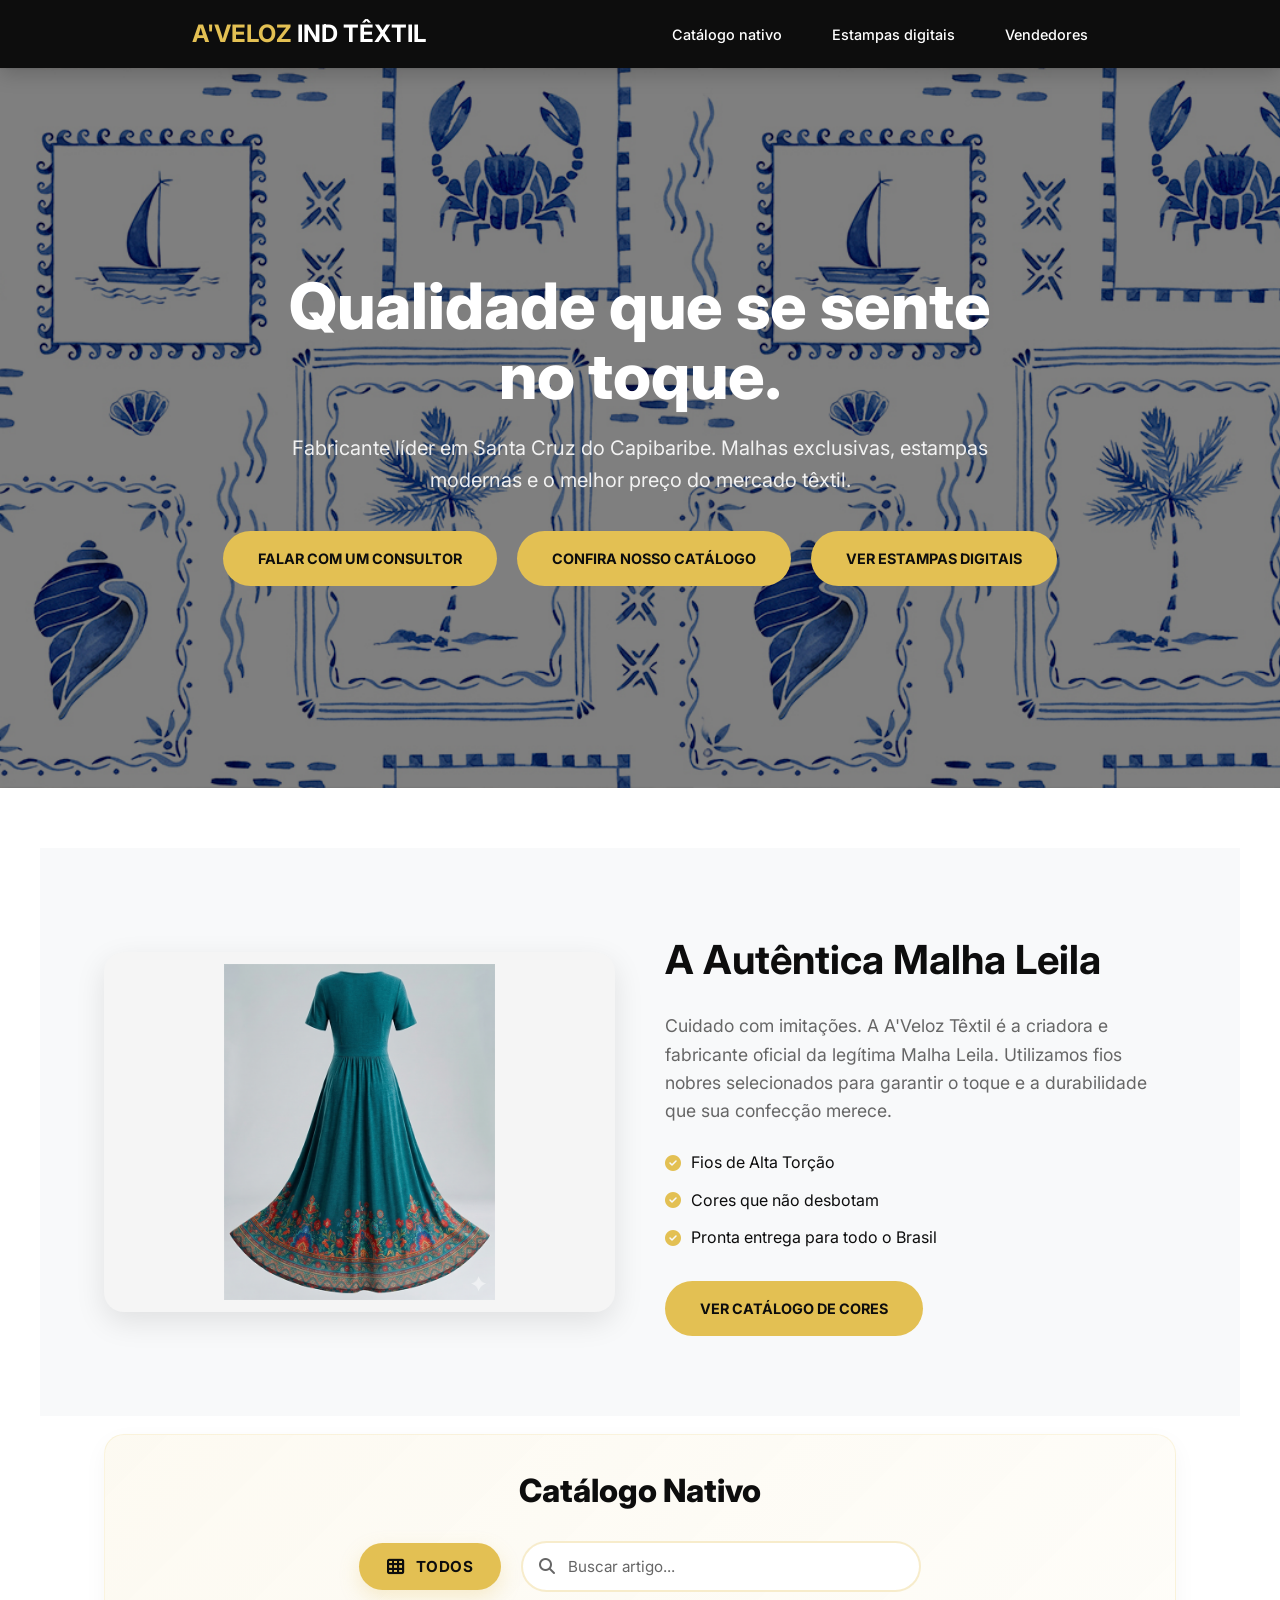
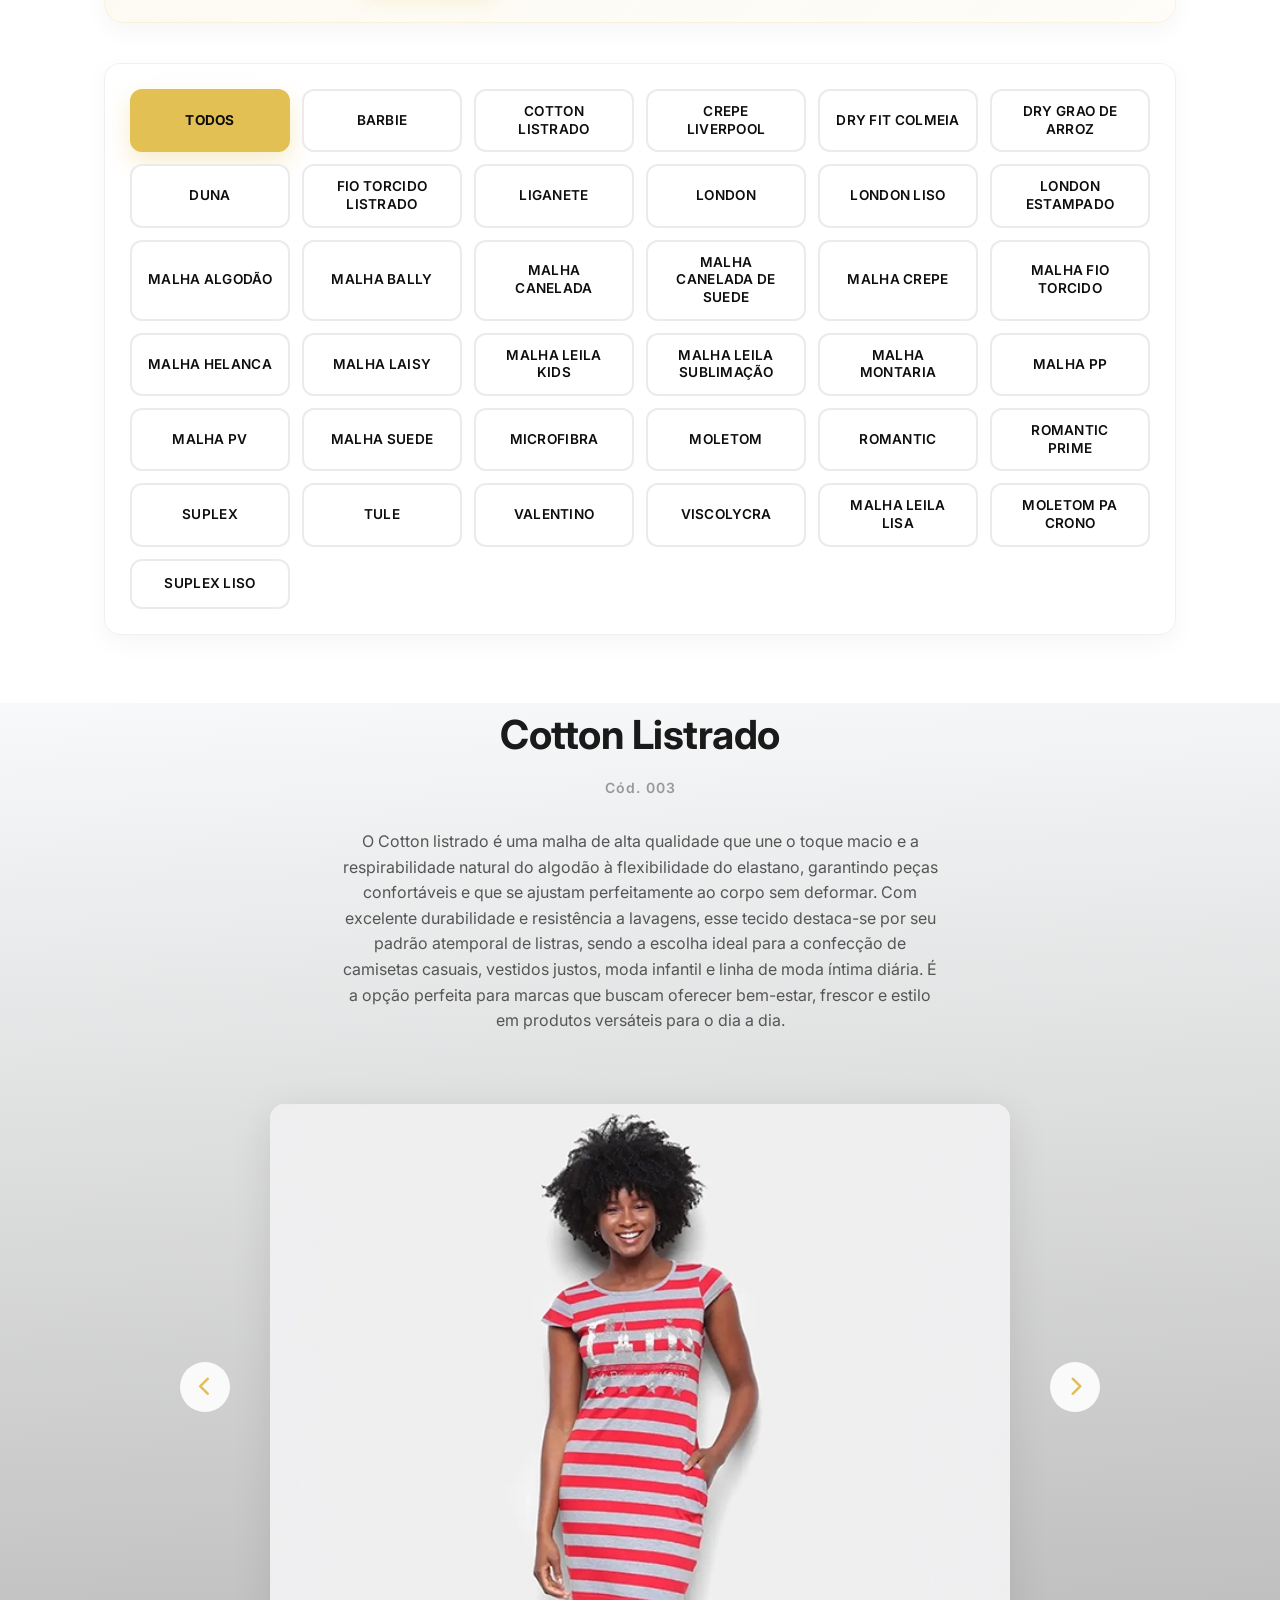
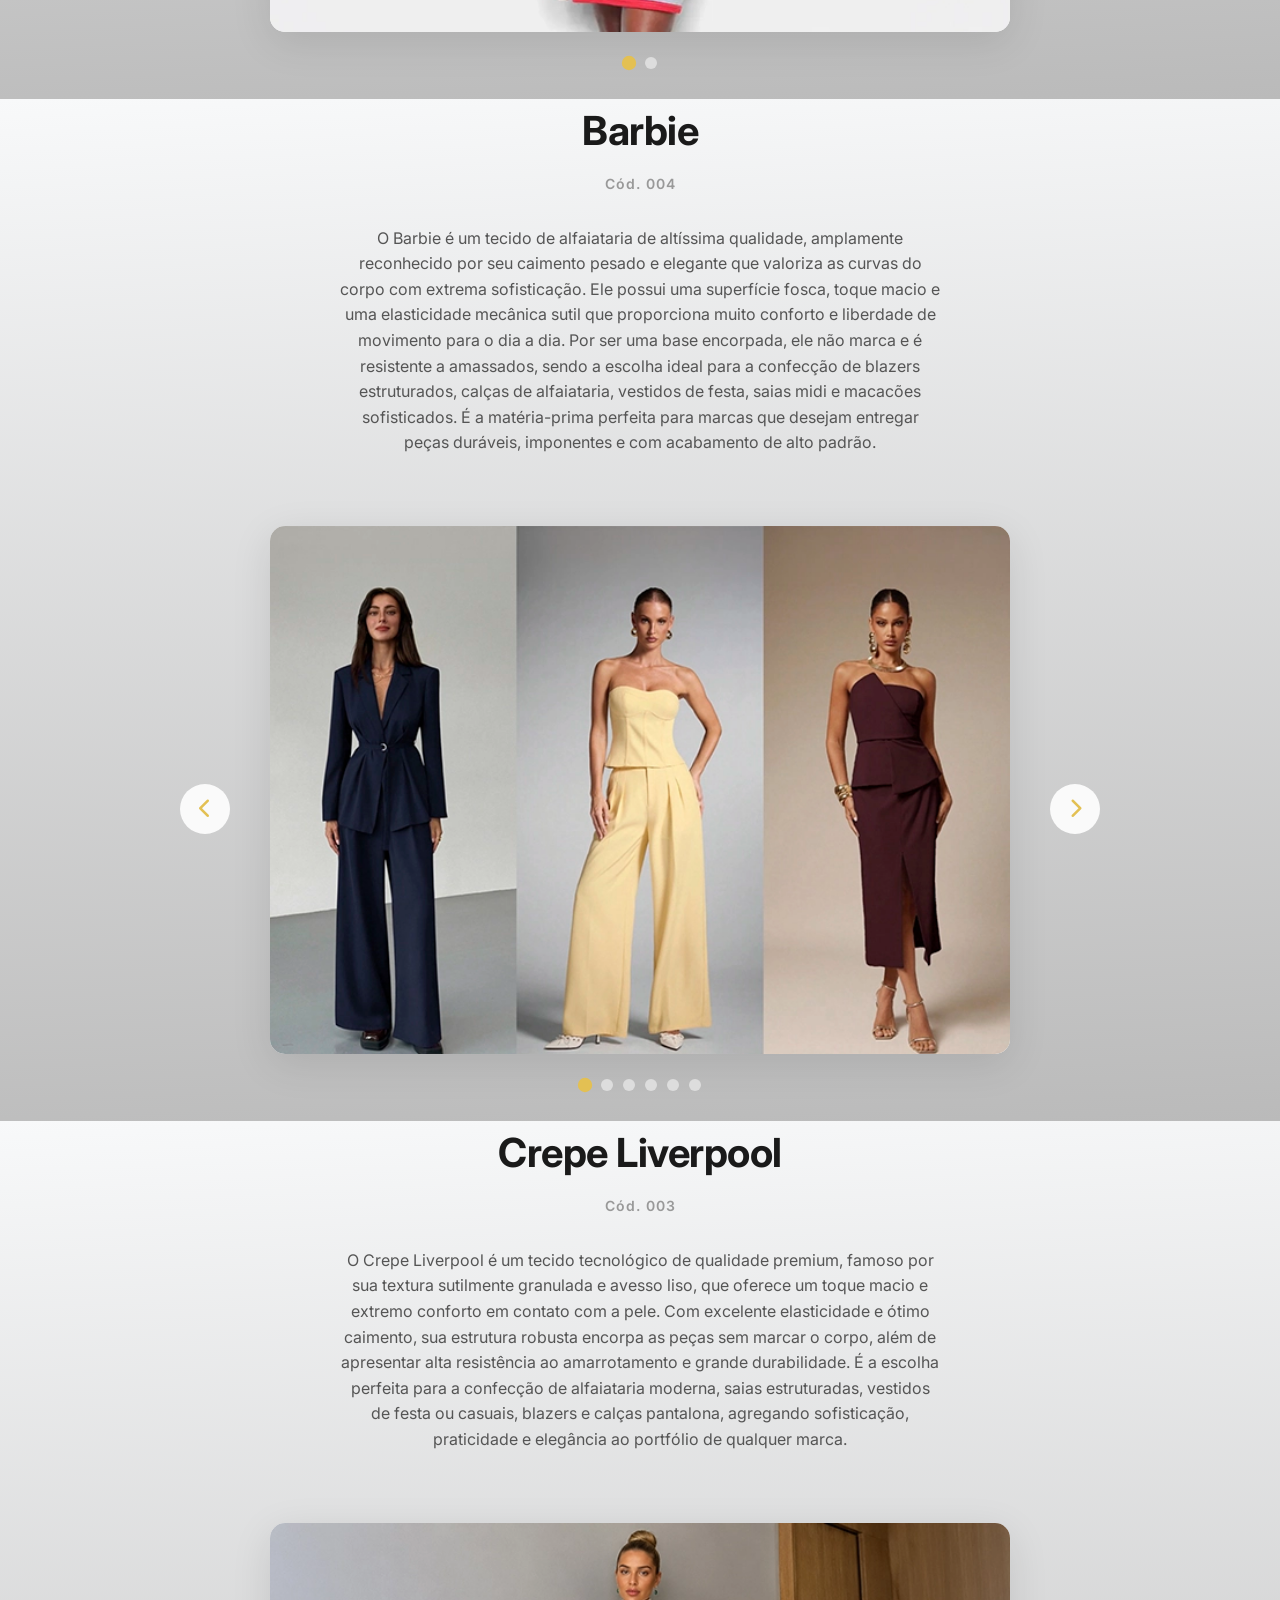
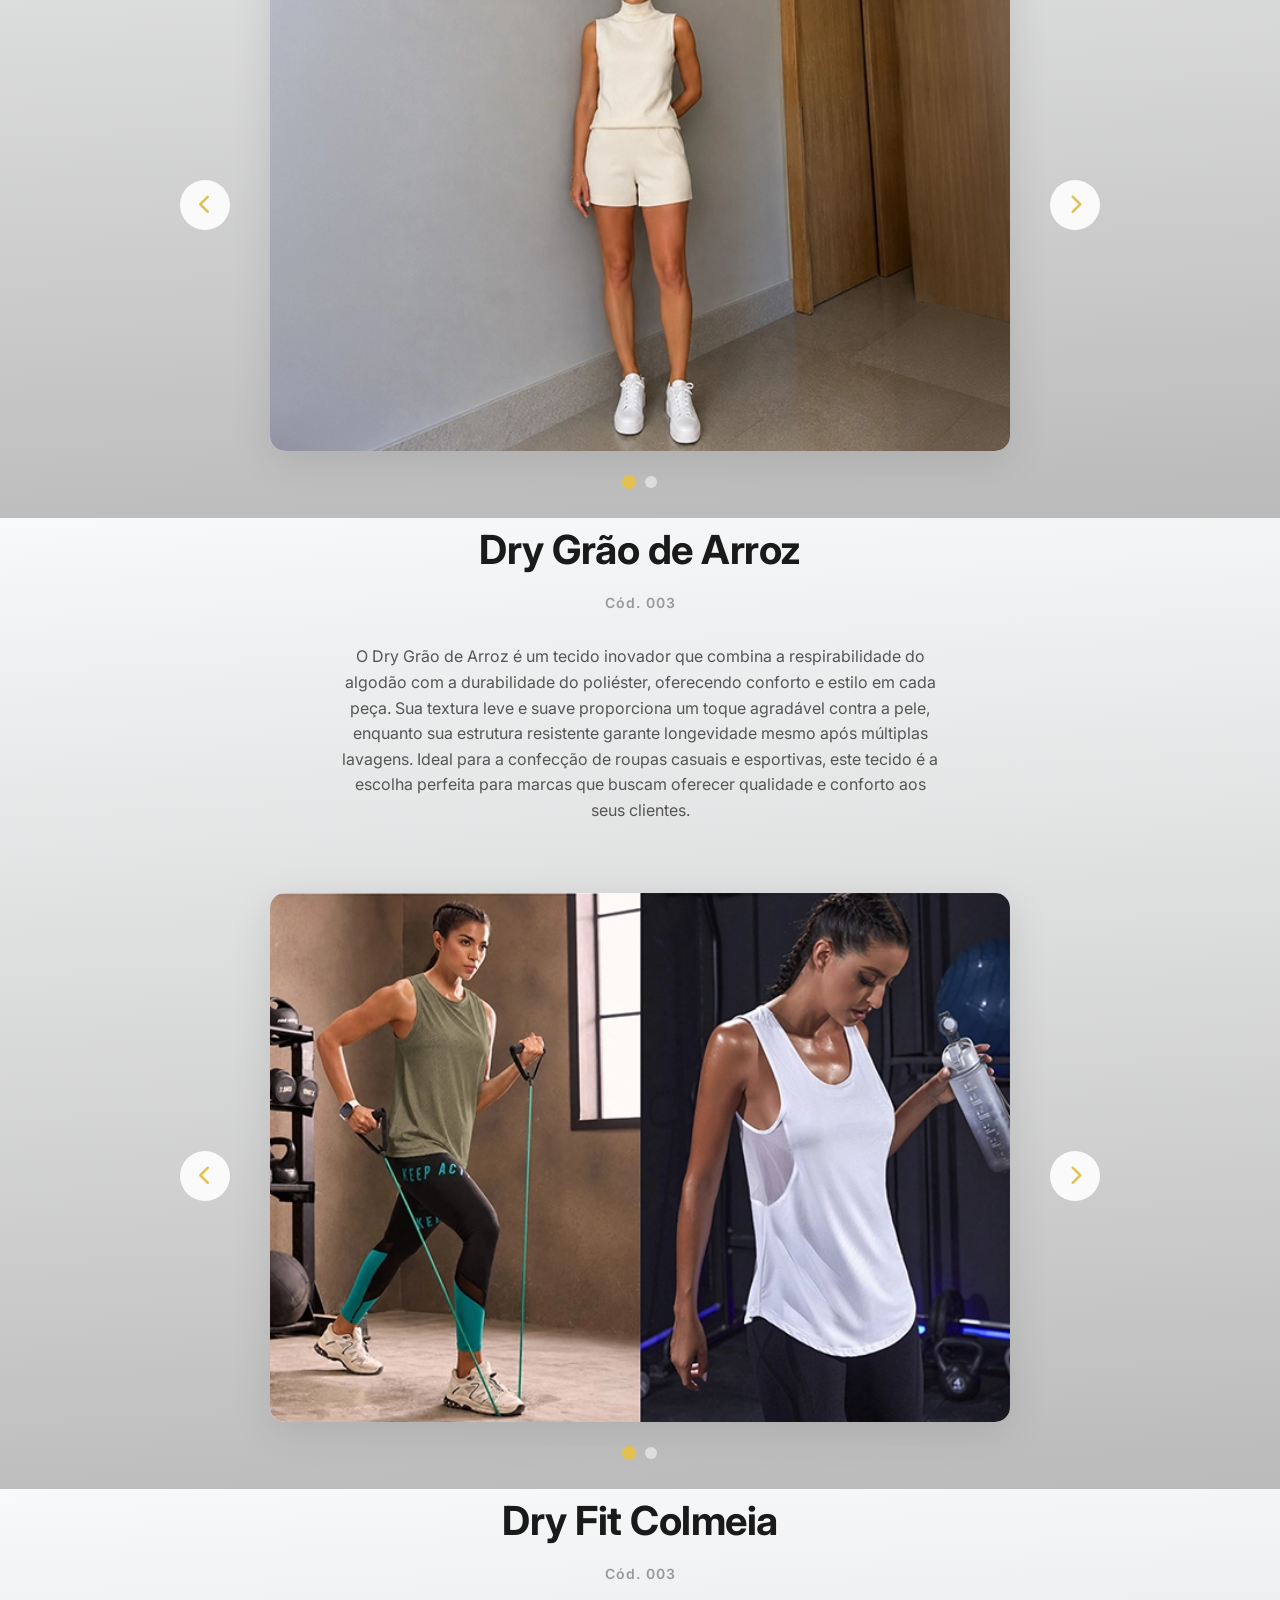
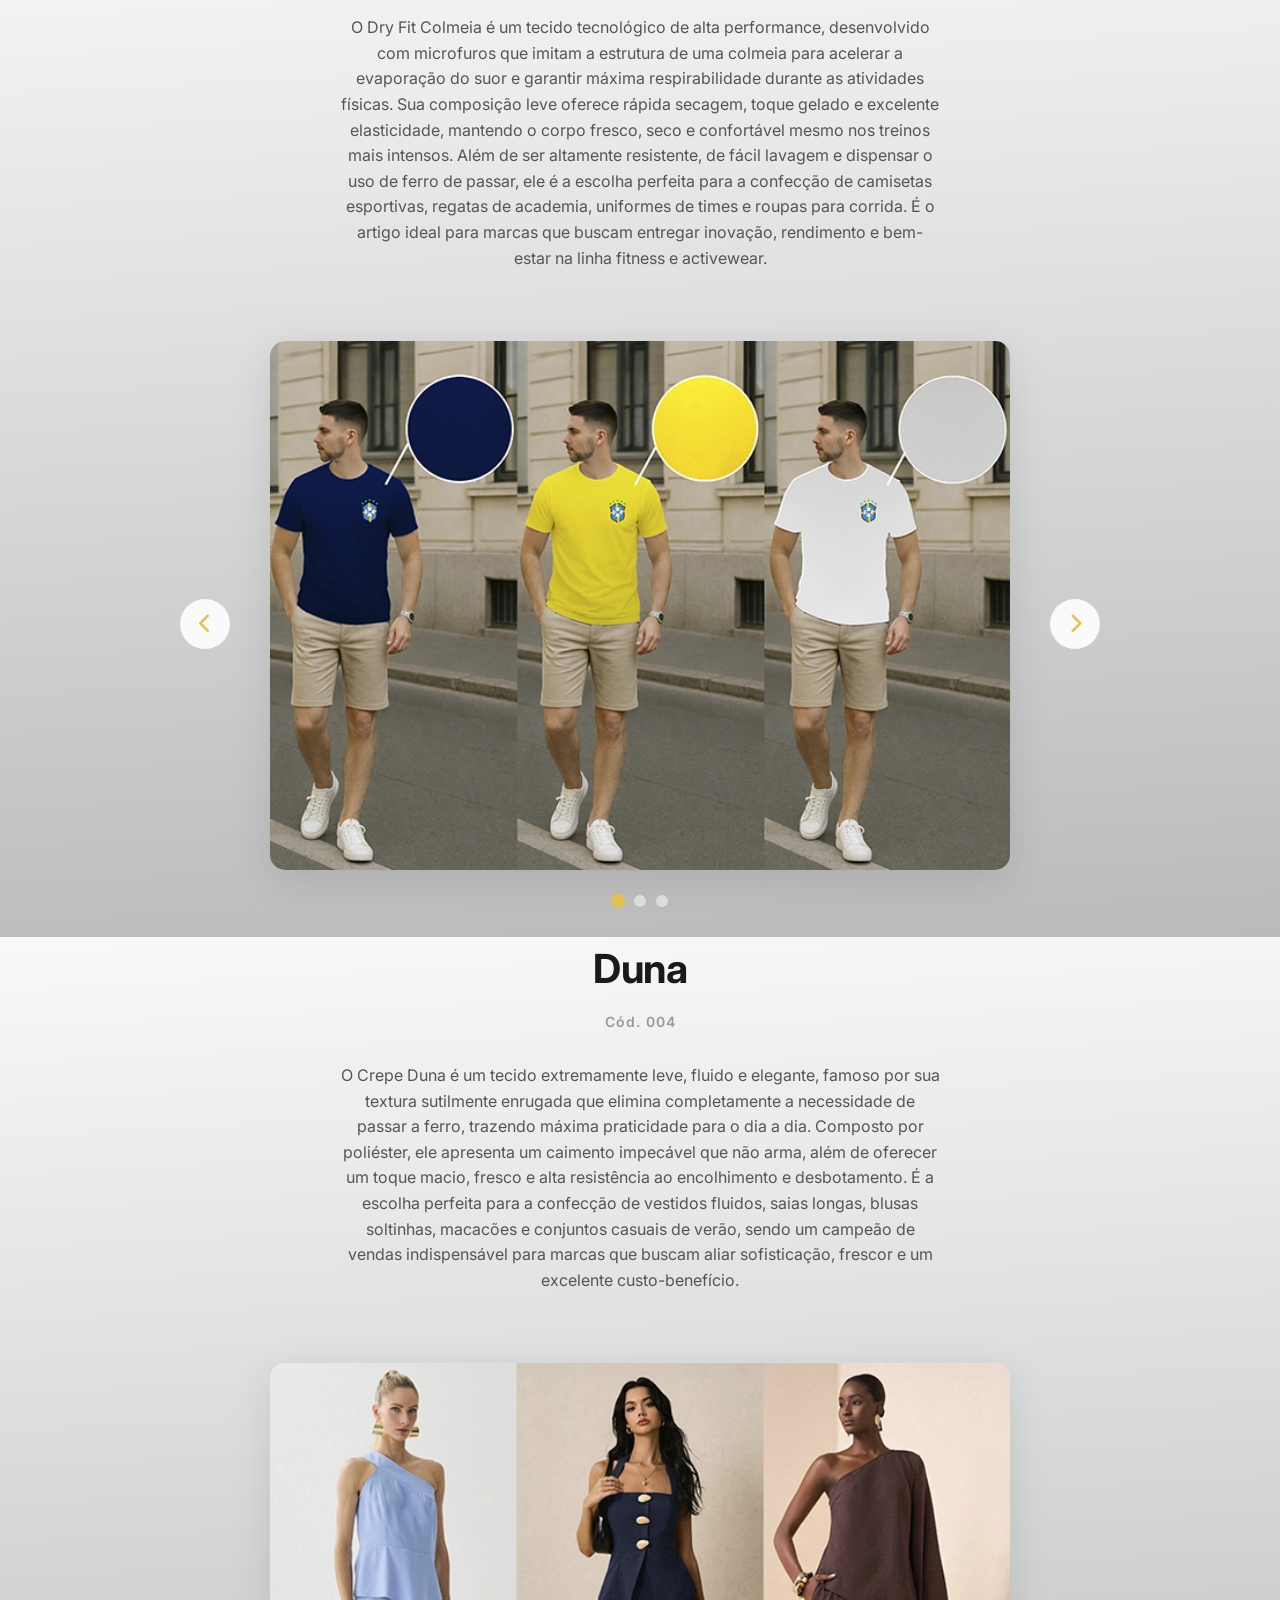
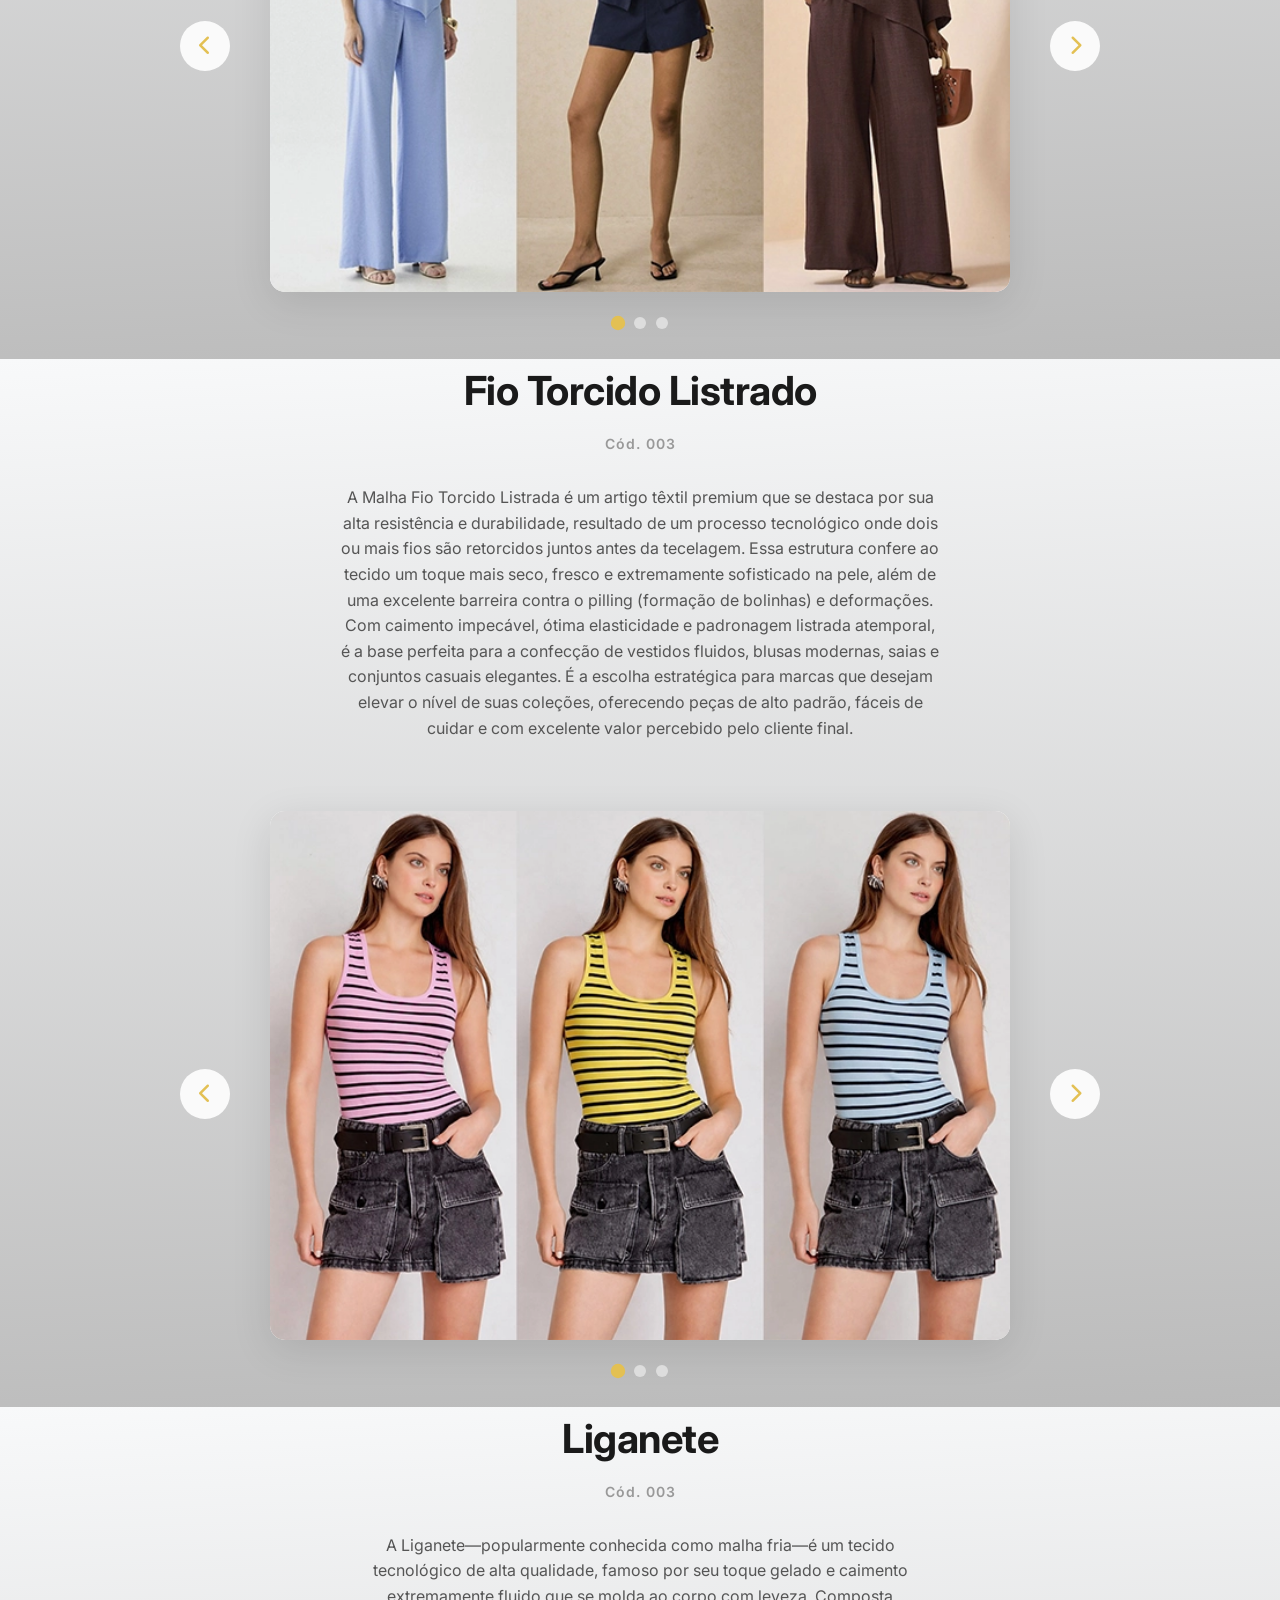
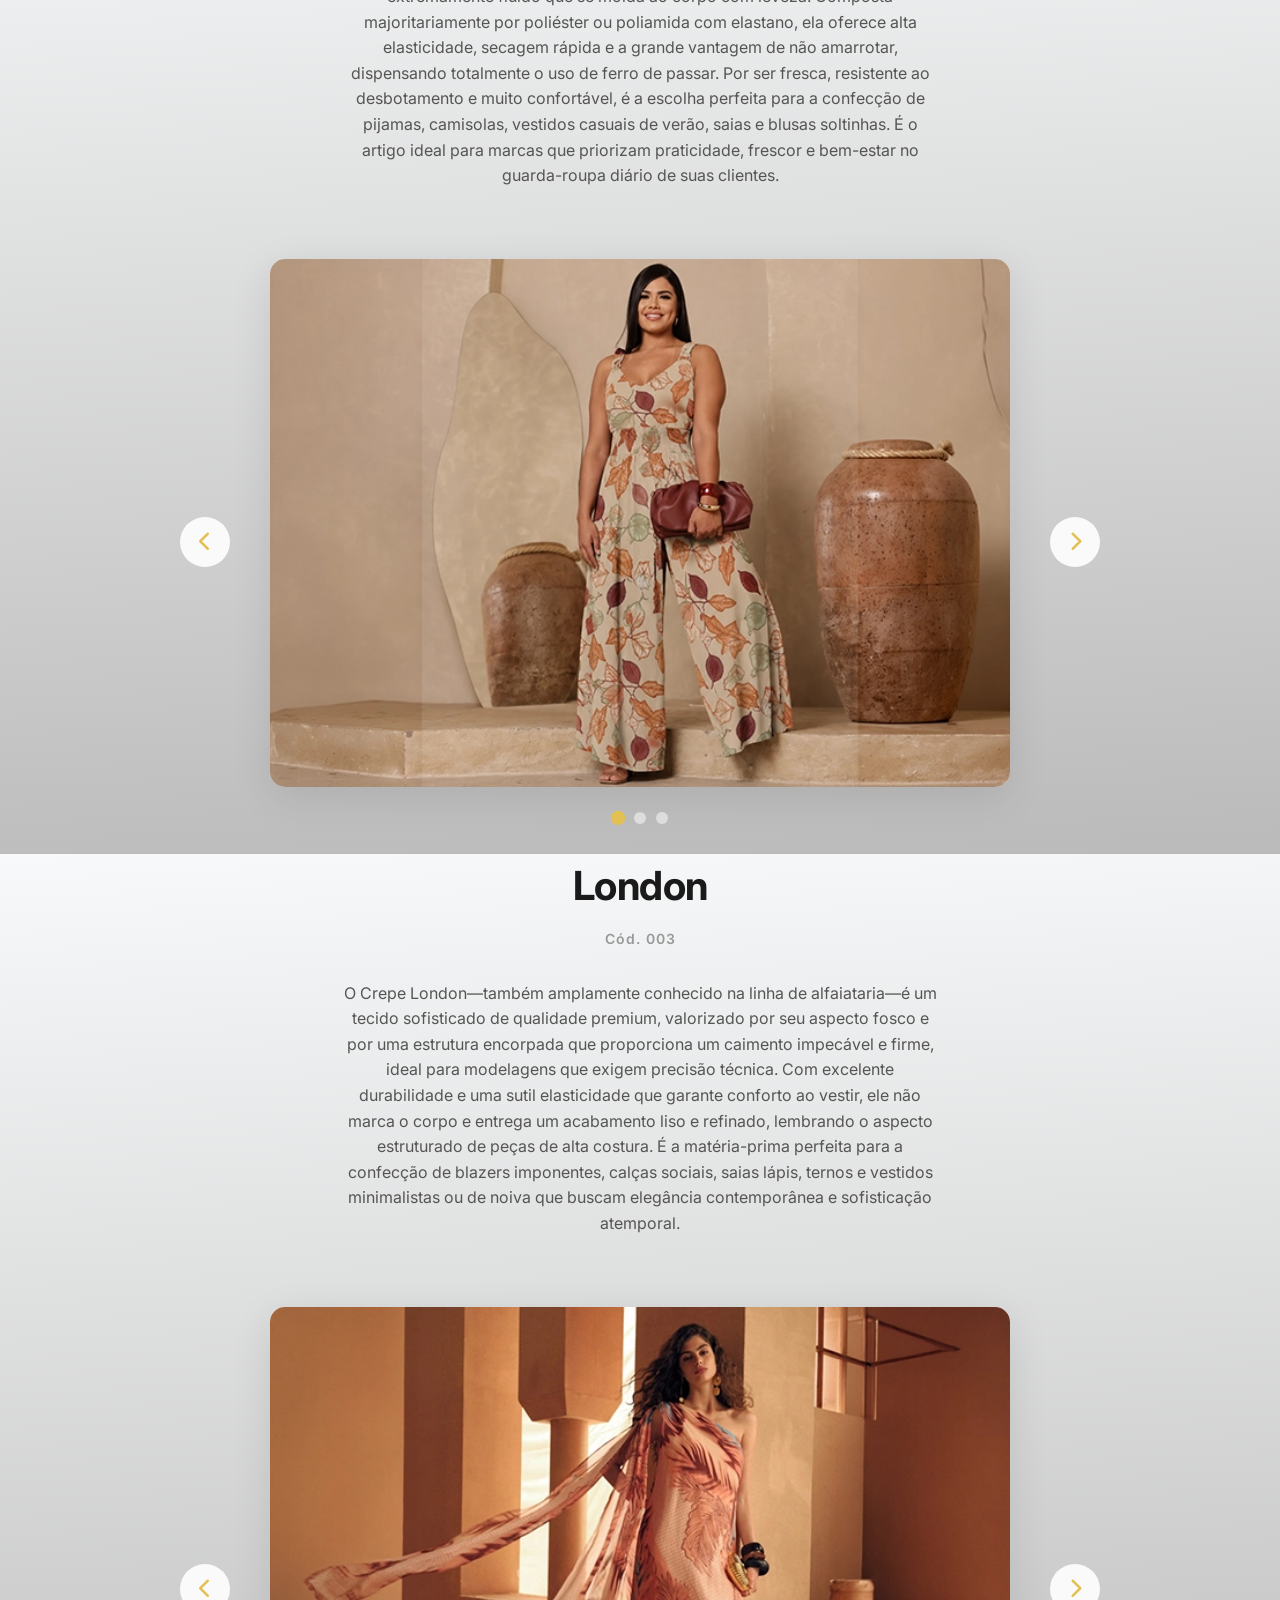
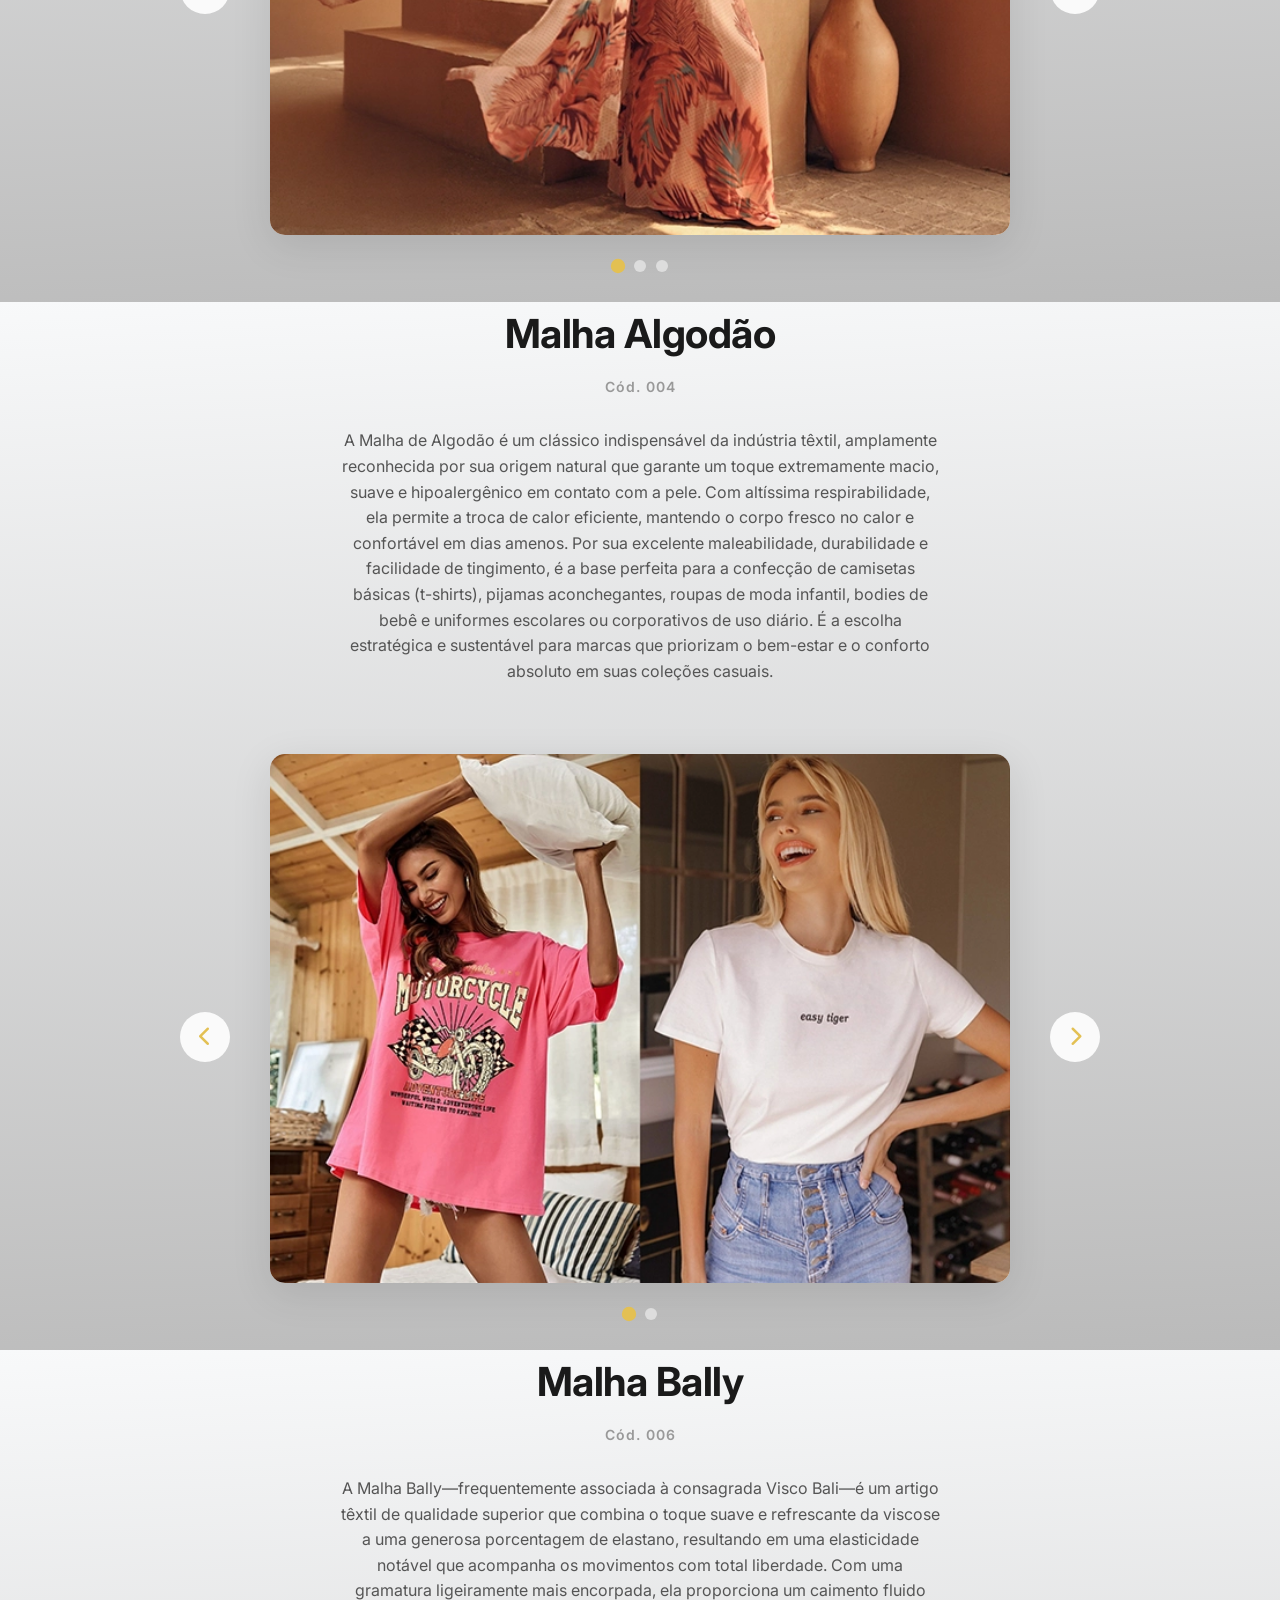
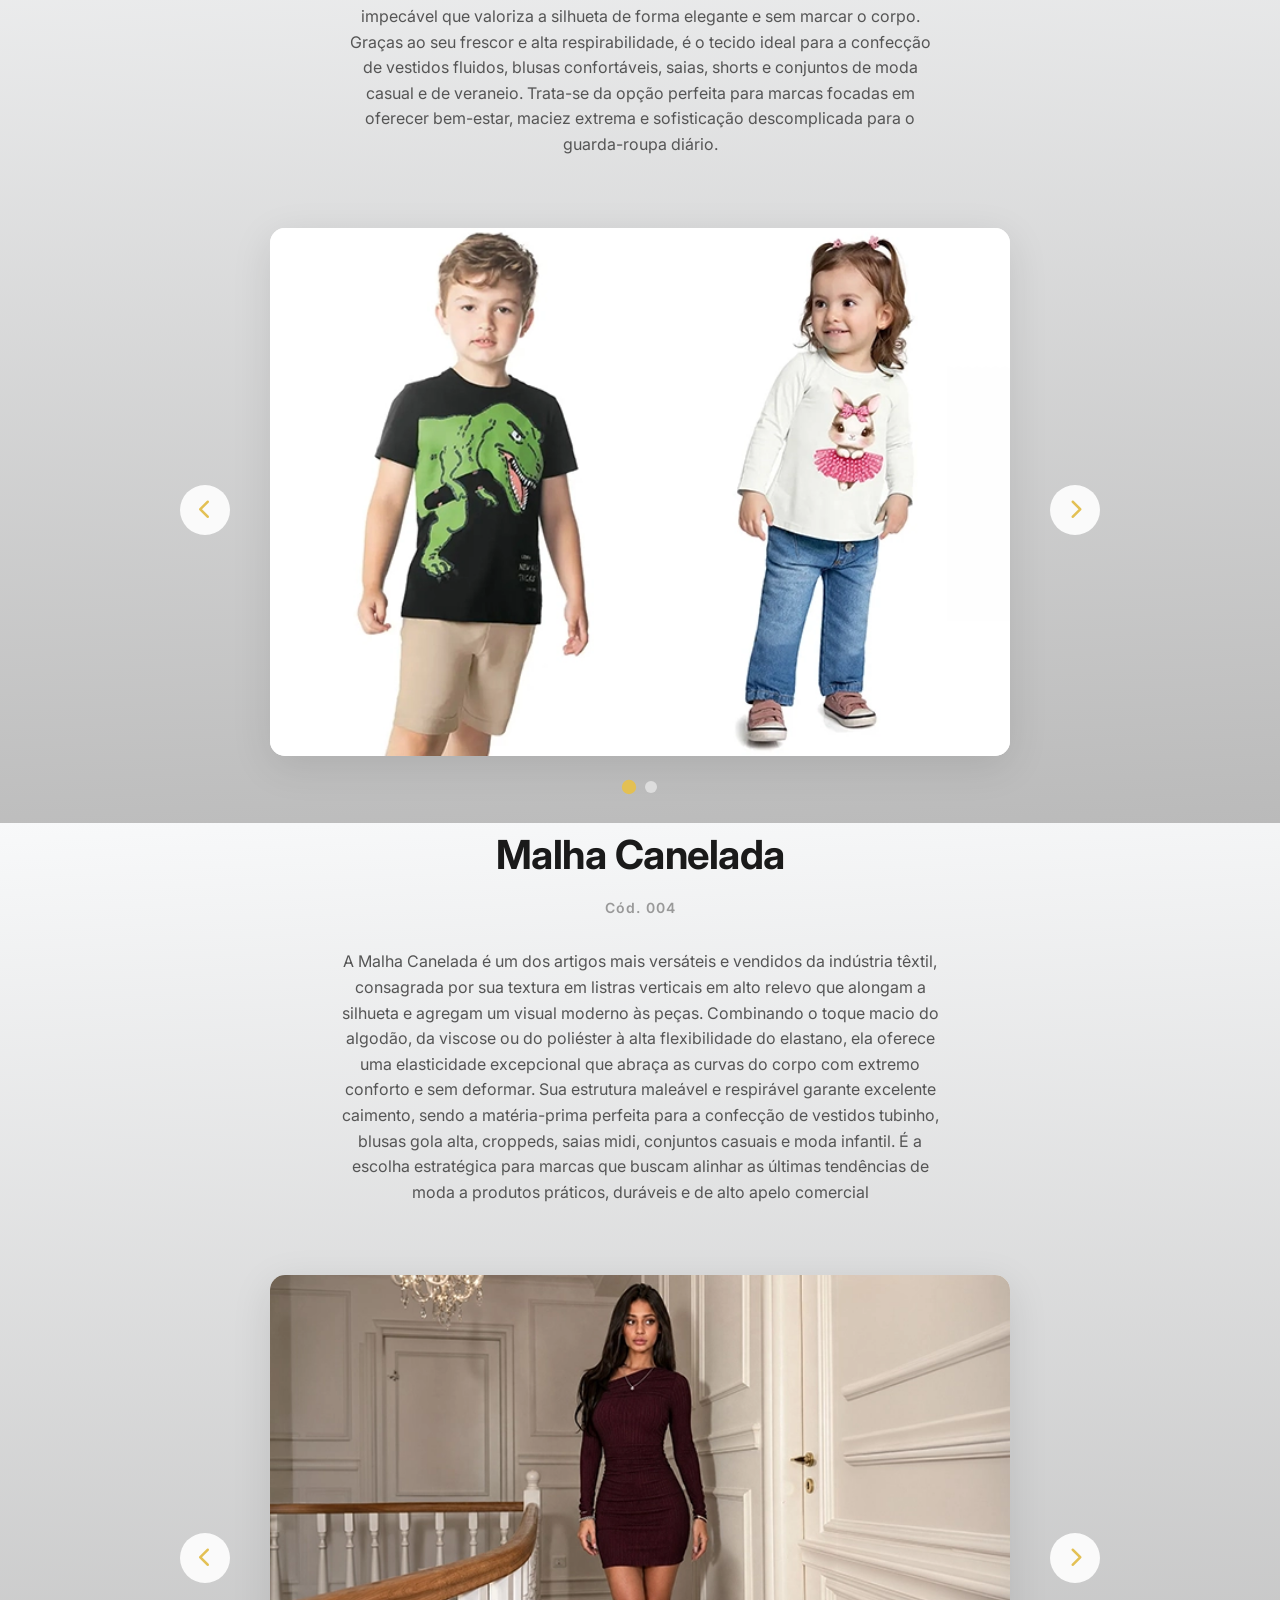
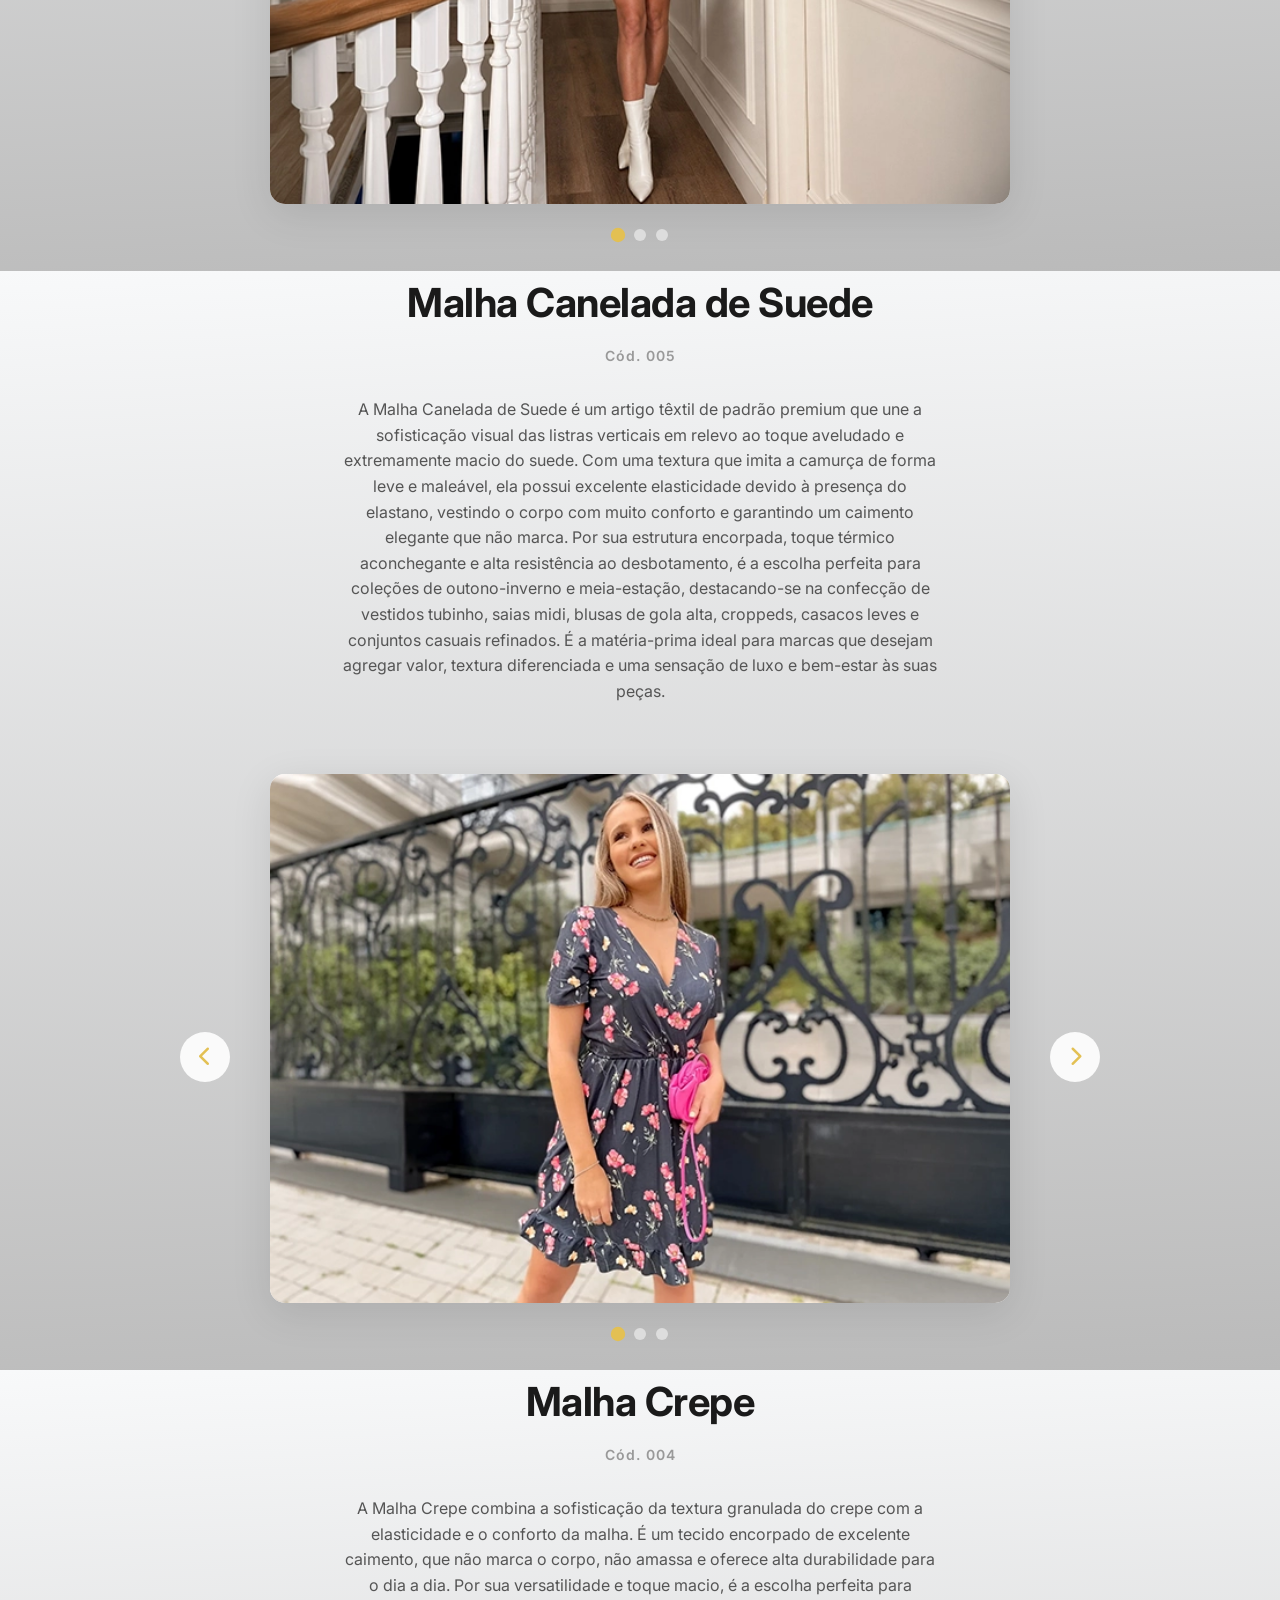
==== commit b50acebe: "aprimorando desenpenho de imagens" ====
--- a/index.html
+++ b/index.html
@@ -193,9 +193,9 @@
                 <div class="slider-container">
                     <div class="slider-wrapper">
                         <div class="slider" id="slider-cotton-listrado">
-                            <img src="img/catalogo/cotton-listrado/foto-1.jpg" alt="Cotton Listrado - Foto 1"
-                                class="slide-img">
-                            <img src="img/catalogo/cotton-listrado/foto-2.jpg" alt="Cotton Listrado - Foto 2"
+                            <img src="img/catalogo/cotton-listrado/foto-1.webp" alt="Cotton Listrado - Foto 1"
+                                class="slide-img">
+                            <img src="img/catalogo/cotton-listrado/foto-2.webp" alt="Cotton Listrado - Foto 2"
                                 class="slide-img">
                         </div>
                     </div>
@@ -226,12 +226,12 @@
                 <div class="slider-container">
                     <div class="slider-wrapper">
                         <div class="slider" id="slider-barbie">
-                            <img src="img/catalogo/barbie/foto-1.jpg" alt="Barbie - Foto 1" class="slide-img">
-                            <img src="img/catalogo/barbie/foto-2.jpg" alt="Barbie - Foto 2" class="slide-img">
-                            <img src="img/catalogo/barbie/foto-3.jpg" alt="Barbie - Foto 3" class="slide-img">
-                            <img src="img/catalogo/barbie/foto-4.jpg" alt="Barbie - Foto 4" class="slide-img">
-                            <img src="img/catalogo/barbie/foto-5.jpg" alt="Barbie - Foto 5" class="slide-img">
-                            <img src="img/catalogo/barbie/foto-6.jpg" alt="Barbie - Foto 6" class="slide-img">
+                            <img src="img/catalogo/barbie/foto-1.webp" alt="Barbie - Foto 1" class="slide-img">
+                            <img src="img/catalogo/barbie/foto-2.webp" alt="Barbie - Foto 2" class="slide-img">
+                            <img src="img/catalogo/barbie/foto-3.webp" alt="Barbie - Foto 3" class="slide-img">
+                            <img src="img/catalogo/barbie/foto-4.webp" alt="Barbie - Foto 4" class="slide-img">
+                            <img src="img/catalogo/barbie/foto-5.webp" alt="Barbie - Foto 5" class="slide-img">
+                            <img src="img/catalogo/barbie/foto-6.webp" alt="Barbie - Foto 6" class="slide-img">
                         </div>
                     </div>
                     <button class="slider-btn slider-prev" onclick="mudarSlide(this, -1)">
@@ -260,9 +260,9 @@
                 <div class="slider-container">
                     <div class="slider-wrapper">
                         <div class="slider" id="slider-crepe-liverpool">
-                            <img src="img/catalogo/crepe-liverpool/foto-1.jpg" alt="Crepe Liverpool - Foto 1"
-                                class="slide-img">
-                            <img src="img/catalogo/crepe-liverpool/foto-2.jpg" alt="Crepe Liverpool - Foto 2"
+                            <img src="img/catalogo/crepe-liverpool/foto-1.webp" alt="Crepe Liverpool - Foto 1"
+                                class="slide-img">
+                            <img src="img/catalogo/crepe-liverpool/foto-2.webp" alt="Crepe Liverpool - Foto 2"
                                 class="slide-img">
                         </div>
                     </div>
@@ -289,9 +289,9 @@
                 <div class="slider-container">
                     <div class="slider-wrapper">
                         <div class="slider" id="slider-dry-grao-de-arroz">
-                            <img src="img/catalogo/dry-grao-de-arroz/foto-1.jpg" alt="Dry Grão de Arroz - Foto 1"
-                                class="slide-img">
-                            <img src="img/catalogo/dry-grao-de-arroz/foto-2.jpg" alt="Dry Grão de Arroz - Foto 2"
+                            <img src="img/catalogo/dry-grao-de-arroz/foto-1.webp" alt="Dry Grão de Arroz - Foto 1"
+                                class="slide-img">
+                            <img src="img/catalogo/dry-grao-de-arroz/foto-2.webp" alt="Dry Grão de Arroz - Foto 2"
                                 class="slide-img">
                         </div>
                     </div>
@@ -322,11 +322,11 @@
                 <div class="slider-container">
                     <div class="slider-wrapper">
                         <div class="slider" id="slider-dry-fit-colmeia">
-                            <img src="img/catalogo/dry-fit-colmeia/foto-1.jpg" alt="Dry Fit Colmeia - Foto 1"
-                                class="slide-img">
-                            <img src="img/catalogo/dry-fit-colmeia/foto-2.jpg" alt="Dry Fit Colmeia - Foto 2"
-                                class="slide-img">
-                            <img src="img/catalogo/dry-fit-colmeia/foto-3.jpg" alt="Dry Fit Colmeia - Foto 3"
+                            <img src="img/catalogo/dry-fit-colmeia/foto-1.webp" alt="Dry Fit Colmeia - Foto 1"
+                                class="slide-img">
+                            <img src="img/catalogo/dry-fit-colmeia/foto-2.webp" alt="Dry Fit Colmeia - Foto 2"
+                                class="slide-img">
+                            <img src="img/catalogo/dry-fit-colmeia/foto-3.webp" alt="Dry Fit Colmeia - Foto 3"
                                 class="slide-img">
                         </div>
                     </div>
@@ -356,9 +356,9 @@
                 <div class="slider-container">
                     <div class="slider-wrapper">
                         <div class="slider" id="slider-duna">
-                            <img src="img/catalogo/duna/foto-1.jpg" alt="Duna - Foto 1" class="slide-img">
-                            <img src="img/catalogo/duna/foto-2.jpg" alt="Duna - Foto 2" class="slide-img">
-                            <img src="img/catalogo/duna/foto-3.jpg" alt="Duna - Foto 3" class="slide-img">
+                            <img src="img/catalogo/duna/foto-1.webp" alt="Duna - Foto 1" class="slide-img">
+                            <img src="img/catalogo/duna/foto-2.webp" alt="Duna - Foto 2" class="slide-img">
+                            <img src="img/catalogo/duna/foto-3.webp" alt="Duna - Foto 3" class="slide-img">
                         </div>
                     </div>
                     <button class="slider-btn slider-prev" onclick="mudarSlide(this, -1)">
@@ -388,11 +388,11 @@
                 <div class="slider-container">
                     <div class="slider-wrapper">
                         <div class="slider" id="slider-fio-torcido-listrado">
-                            <img src="img/catalogo/fio-torcido-listrado/foto-1.jpg" alt="Fio Torcido Listrado - Foto 1"
-                                class="slide-img">
-                            <img src="img/catalogo/fio-torcido-listrado/foto-2.jpg" alt="Fio Torcido Listrado - Foto 2"
-                                class="slide-img">
-                            <img src="img/catalogo/fio-torcido-listrado/foto-3.jpg" alt="Fio Torcido Listrado - Foto 3"
+                            <img src="img/catalogo/fio-torcido-listrado/foto-1.webp" alt="Fio Torcido Listrado - Foto 1"
+                                class="slide-img">
+                            <img src="img/catalogo/fio-torcido-listrado/foto-2.webp" alt="Fio Torcido Listrado - Foto 2"
+                                class="slide-img">
+                            <img src="img/catalogo/fio-torcido-listrado/foto-3.webp" alt="Fio Torcido Listrado - Foto 3"
                                 class="slide-img">
                         </div>
                     </div>
@@ -423,9 +423,9 @@
                 <div class="slider-container">
                     <div class="slider-wrapper">
                         <div class="slider" id="slider-liganete">
-                            <img src="img/catalogo/liganete/foto-1.jpg" alt="Liganete - Foto 1" class="slide-img">
-                            <img src="img/catalogo/liganete/foto-2.jpg" alt="Liganete - Foto 2" class="slide-img">
-                            <img src="img/catalogo/liganete/foto-3.jpg" alt="Liganete - Foto 3" class="slide-img">
+                            <img src="img/catalogo/liganete/foto-1.webp" alt="Liganete - Foto 1" class="slide-img">
+                            <img src="img/catalogo/liganete/foto-2.webp" alt="Liganete - Foto 2" class="slide-img">
+                            <img src="img/catalogo/liganete/foto-3.webp" alt="Liganete - Foto 3" class="slide-img">
                         </div>
                     </div>
                     <button class="slider-btn slider-prev" onclick="mudarSlide(this, -1)">
@@ -455,9 +455,9 @@
                 <div class="slider-container">
                     <div class="slider-wrapper">
                         <div class="slider" id="slider-london">
-                            <img src="img/catalogo/london/foto-1.jpg" alt="London - Foto 1" class="slide-img">
-                            <img src="img/catalogo/london/foto-2.jpg" alt="London - Foto 2" class="slide-img">
-                            <img src="img/catalogo/london/foto-3.jpg" alt="London - Foto 3" class="slide-img">
+                            <img src="img/catalogo/london/foto-1.webp" alt="London - Foto 1" class="slide-img">
+                            <img src="img/catalogo/london/foto-2.webp" alt="London - Foto 2" class="slide-img">
+                            <img src="img/catalogo/london/foto-3.webp" alt="London - Foto 3" class="slide-img">
                         </div>
                     </div>
                     <button class="slider-btn slider-prev" onclick="mudarSlide(this, -1)">
@@ -487,9 +487,9 @@
                 <div class="slider-container">
                     <div class="slider-wrapper">
                         <div class="slider" id="slider-malha-algodao">
-                            <img src="img/catalogo/malha-algodao/foto-1.jpg" alt="Malha Algodão - Foto 1"
-                                class="slide-img">
-                            <img src="img/catalogo/malha-algodao/foto-2.jpg" alt="Malha Algodão - Foto 2"
+                            <img src="img/catalogo/malha-algodao/foto-1.webp" alt="Malha Algodão - Foto 1"
+                                class="slide-img">
+                            <img src="img/catalogo/malha-algodao/foto-2.webp" alt="Malha Algodão - Foto 2"
                                 class="slide-img">
                         </div>
                     </div>
@@ -520,8 +520,8 @@
                 <div class="slider-container">
                     <div class="slider-wrapper">
                         <div class="slider" id="slider-malha-bally">
-                            <img src="img/catalogo/malha-bally/foto-1.jpg" alt="Malha Bally - Foto 1" class="slide-img">
-                            <img src="img/catalogo/malha-bally/foto-2.jpg" alt="Malha Bally - Foto 2" class="slide-img">
+                            <img src="img/catalogo/malha-bally/foto-1.webp" alt="Malha Bally - Foto 1" class="slide-img">
+                            <img src="img/catalogo/malha-bally/foto-2.webp" alt="Malha Bally - Foto 2" class="slide-img">
                         </div>
                     </div>
                     <button class="slider-btn slider-prev" onclick="mudarSlide(this, -1)">
@@ -551,11 +551,11 @@
                 <div class="slider-container">
                     <div class="slider-wrapper">
                         <div class="slider" id="slider-malha-canelada">
-                            <img src="img/catalogo/malha-canelada/foto-1.jpg" alt="Malha Canelada - Foto 1"
-                                class="slide-img">
-                            <img src="img/catalogo/malha-canelada/foto-2.jpg" alt="Malha Canelada - Foto 2"
-                                class="slide-img">
-                            <img src="img/catalogo/malha-canelada/foto-3.jpg" alt="Malha Canelada - Foto 3"
+                            <img src="img/catalogo/malha-canelada/foto-1.webp" alt="Malha Canelada - Foto 1"
+                                class="slide-img">
+                            <img src="img/catalogo/malha-canelada/foto-2.webp" alt="Malha Canelada - Foto 2"
+                                class="slide-img">
+                            <img src="img/catalogo/malha-canelada/foto-3.webp" alt="Malha Canelada - Foto 3"
                                 class="slide-img">
                         </div>
                     </div>
@@ -587,11 +587,11 @@
                 <div class="slider-container">
                     <div class="slider-wrapper">
                         <div class="slider" id="slider-malha-canelada-de-suede">
-                            <img src="img/catalogo/malha-canelada-de-suede/foto-1.jpg"
+                            <img src="img/catalogo/malha-canelada-de-suede/foto-1.webp"
                                 alt="Malha Canelada de Suede - Foto 1" class="slide-img">
-                            <img src="img/catalogo/malha-canelada-de-suede/foto-2.jpg"
+                            <img src="img/catalogo/malha-canelada-de-suede/foto-2.webp"
                                 alt="Malha Canelada de Suede - Foto 2" class="slide-img">
-                            <img src="img/catalogo/malha-canelada-de-suede/foto-3.jpg"
+                            <img src="img/catalogo/malha-canelada-de-suede/foto-3.webp"
                                 alt="Malha Canelada de Suede - Foto 3" class="slide-img">
                         </div>
                     </div>
@@ -620,9 +620,9 @@
                 <div class="slider-container">
                     <div class="slider-wrapper">
                         <div class="slider" id="slider-malha-crepe">
-                            <img src="img/catalogo/malha-crepe/foto-1.jpg" alt="Malha Crepe - Foto 1" class="slide-img">
-                            <img src="img/catalogo/malha-crepe/foto-2.jpg" alt="Malha Crepe - Foto 2" class="slide-img">
-                            <img src="img/catalogo/malha-crepe/foto-3.jpg" alt="Malha Crepe - Foto 3" class="slide-img">
+                            <img src="img/catalogo/malha-crepe/foto-1.webp" alt="Malha Crepe - Foto 1" class="slide-img">
+                            <img src="img/catalogo/malha-crepe/foto-2.webp" alt="Malha Crepe - Foto 2" class="slide-img">
+                            <img src="img/catalogo/malha-crepe/foto-3.webp" alt="Malha Crepe - Foto 3" class="slide-img">
                         </div>
                     </div>
                     <button class="slider-btn slider-prev" onclick="mudarSlide(this, -1)">
@@ -651,7 +651,7 @@
                 <div class="slider-container">
                     <div class="slider-wrapper">
                         <div class="slider" id="slider-malha-fio-torcido">
-                            <img src="img/catalogo/malha-fio-torcido/foto-1.jpg" alt="Malha Fio Torcido - Foto 1"
+                            <img src="img/catalogo/malha-fio-torcido/foto-1.webp" alt="Malha Fio Torcido - Foto 1"
                                 class="slide-img">
                         </div>
                     </div>
@@ -681,11 +681,11 @@
                 <div class="slider-container">
                     <div class="slider-wrapper">
                         <div class="slider" id="slider-malha-helanca">
-                            <img src="img/catalogo/malha-helanca/foto-1.jpg" alt="Malha Helanca - Foto 1"
-                                class="slide-img">
-                            <img src="img/catalogo/malha-helanca/foto-2.jpg" alt="Malha Helanca - Foto 2"
-                                class="slide-img">
-                            <img src="img/catalogo/malha-helanca/foto-3.jpg" alt="Malha Helanca - Foto 3"
+                            <img src="img/catalogo/malha-helanca/foto-1.webp" alt="Malha Helanca - Foto 1"
+                                class="slide-img">
+                            <img src="img/catalogo/malha-helanca/foto-2.webp" alt="Malha Helanca - Foto 2"
+                                class="slide-img">
+                            <img src="img/catalogo/malha-helanca/foto-3.webp" alt="Malha Helanca - Foto 3"
                                 class="slide-img">
                         </div>
                     </div>
@@ -716,9 +716,9 @@
                 <div class="slider-container">
                     <div class="slider-wrapper">
                         <div class="slider" id="slider-malha-laisy">
-                            <img src="img/catalogo/malha-laisy/foto-1.jpg" alt="Malha Laisy - Foto 1" class="slide-img">
-                            <img src="img/catalogo/malha-laisy/foto-2.jpg" alt="Malha Laisy - Foto 2" class="slide-img">
-                            <img src="img/catalogo/malha-laisy/foto-3.jpg" alt="Malha Laisy - Foto 3" class="slide-img">
+                            <img src="img/catalogo/malha-laisy/foto-1.webp" alt="Malha Laisy - Foto 1" class="slide-img">
+                            <img src="img/catalogo/malha-laisy/foto-2.webp" alt="Malha Laisy - Foto 2" class="slide-img">
+                            <img src="img/catalogo/malha-laisy/foto-3.webp" alt="Malha Laisy - Foto 3" class="slide-img">
                         </div>
                     </div>
                     <button class="slider-btn slider-prev" onclick="mudarSlide(this, -1)">
@@ -748,7 +748,7 @@
                 <div class="slider-container">
                     <div class="slider-wrapper">
                         <div class="slider" id="slider-malha-leila-lisa">
-                            <img src="img/catalogo/malha-leila-lisa/foto-1.jpg" alt="Malha Leila Lisa - Foto 1" class="slide-img">
+                            <img src="img/catalogo/malha-leila-lisa/foto-1.webp" alt="Malha Leila Lisa - Foto 1" class="slide-img">
                         </div>
                     </div>
                     <button class="slider-btn slider-prev" onclick="mudarSlide(this, -1)">
@@ -778,9 +778,9 @@
                 <div class="slider-container">
                     <div class="slider-wrapper">
                         <div class="slider" id="slider-malha-leila-kids">
-                            <img src="img/catalogo/malha-leila-kids/foto-1.jpg" alt="Malha Leila Kids - Foto 1"
-                                class="slide-img">
-                            <img src="img/catalogo/malha-leila-kids/foto-2.jpg" alt="Malha Leila Kids - Foto 2"
+                            <img src="img/catalogo/malha-leila-kids/foto-1.webp" alt="Malha Leila Kids - Foto 1"
+                                class="slide-img">
+                            <img src="img/catalogo/malha-leila-kids/foto-2.webp" alt="Malha Leila Kids - Foto 2"
                                 class="slide-img">
                         </div>
                     </div>
@@ -811,11 +811,11 @@
                 <div class="slider-container">
                     <div class="slider-wrapper">
                         <div class="slider" id="slider-malha-leila-sublimacao">
-                            <img src="img/catalogo/malha-leila-sublimacao/foto-1.jpg"
+                            <img src="img/catalogo/malha-leila-sublimacao/foto-1.webp"
                                 alt="Malha Leila Sublimação - Foto 1" class="slide-img">
-                            <img src="img/catalogo/malha-leila-sublimacao/foto-2.jpg"
+                            <img src="img/catalogo/malha-leila-sublimacao/foto-2.webp"
                                 alt="Malha Leila Sublimação - Foto 2" class="slide-img">
-                            <img src="img/catalogo/malha-leila-sublimacao/foto-3.jpg"
+                            <img src="img/catalogo/malha-leila-sublimacao/foto-3.webp"
                                 alt="Malha Leila Sublimação - Foto 3" class="slide-img">
                         </div>
                     </div>
@@ -846,7 +846,7 @@
                 <div class="slider-container">
                     <div class="slider-wrapper">
                         <div class="slider" id="slider-malha-montaria">
-                            <img src="img/catalogo/malha-montaria/foto-1.jpg" alt="Malha Montaria - Foto 1"
+                            <img src="img/catalogo/malha-montaria/foto-1.webp" alt="Malha Montaria - Foto 1"
                                 class="slide-img">
                         </div>
                     </div>
@@ -877,9 +877,9 @@
                 <div class="slider-container">
                     <div class="slider-wrapper">
                         <div class="slider" id="slider-malha-pp">
-                            <img src="img/catalogo/malha-pp/foto-1.jpg" alt="Malha PP - Foto 1" class="slide-img">
-                            <img src="img/catalogo/malha-pp/foto-2.jpg" alt="Malha PP - Foto 2" class="slide-img">
-                            <img src="img/catalogo/malha-pp/foto-3.jpg" alt="Malha PP - Foto 3" class="slide-img">
+                            <img src="img/catalogo/malha-pp/foto-1.webp" alt="Malha PP - Foto 1" class="slide-img">
+                            <img src="img/catalogo/malha-pp/foto-2.webp" alt="Malha PP - Foto 2" class="slide-img">
+                            <img src="img/catalogo/malha-pp/foto-3.webp" alt="Malha PP - Foto 3" class="slide-img">
                         </div>
                     </div>
                     <button class="slider-btn slider-prev" onclick="mudarSlide(this, -1)">
@@ -909,7 +909,7 @@
                 <div class="slider-container">
                     <div class="slider-wrapper">
                         <div class="slider" id="slider-malha-pv">
-                            <img src="img/catalogo/malha-pv/foto-1.jpg" alt="Malha PV - Foto 1" class="slide-img">
+                            <img src="img/catalogo/malha-pv/foto-1.webp" alt="Malha PV - Foto 1" class="slide-img">
                         </div>
                     </div>
                     <button class="slider-btn slider-prev" onclick="mudarSlide(this, -1)">
@@ -939,9 +939,9 @@
                 <div class="slider-container">
                     <div class="slider-wrapper">
                         <div class="slider" id="slider-malha-suede">
-                            <img src="img/catalogo/malha-suede/foto-1.jpg" alt="Malha Suede - Foto 1" class="slide-img">
-                            <img src="img/catalogo/malha-suede/foto-2.jpg" alt="Malha Suede - Foto 2" class="slide-img">
-                            <img src="img/catalogo/malha-suede/foto-3.jpg" alt="Malha Suede - Foto 3" class="slide-img">
+                            <img src="img/catalogo/malha-suede/foto-1.webp" alt="Malha Suede - Foto 1" class="slide-img">
+                            <img src="img/catalogo/malha-suede/foto-2.webp" alt="Malha Suede - Foto 2" class="slide-img">
+                            <img src="img/catalogo/malha-suede/foto-3.webp" alt="Malha Suede - Foto 3" class="slide-img">
                         </div>
                     </div>
                     <button class="slider-btn slider-prev" onclick="mudarSlide(this, -1)">
@@ -968,9 +968,9 @@
                 <div class="slider-container">
                     <div class="slider-wrapper">
                         <div class="slider" id="slider-microfibra">
-                            <img src="img/catalogo/microfibra/foto-1.jpg" alt="Microfibra - Foto 1" class="slide-img">
-                            <img src="img/catalogo/microfibra/foto-2.jpg" alt="Microfibra - Foto 2" class="slide-img">
-                            <img src="img/catalogo/microfibra/foto-3.jpg" alt="Microfibra - Foto 3" class="slide-img">
+                            <img src="img/catalogo/microfibra/foto-1.webp" alt="Microfibra - Foto 1" class="slide-img">
+                            <img src="img/catalogo/microfibra/foto-2.webp" alt="Microfibra - Foto 2" class="slide-img">
+                            <img src="img/catalogo/microfibra/foto-3.webp" alt="Microfibra - Foto 3" class="slide-img">
                         </div>
                     </div>
                     <button class="slider-btn slider-prev" onclick="mudarSlide(this, -1)">
@@ -997,9 +997,9 @@
                 <div class="slider-container">
                     <div class="slider-wrapper">
                         <div class="slider" id="slider-moletom">
-                            <img src="img/catalogo/moletom/foto-1.jpg" alt="Moletom - Foto 1" class="slide-img">
-                            <img src="img/catalogo/moletom/foto-2.jpg" alt="Moletom - Foto 2" class="slide-img">
-                            <img src="img/catalogo/moletom/foto-3.jpg" alt="Moletom - Foto 3" class="slide-img">
+                            <img src="img/catalogo/moletom/foto-1.webp" alt="Moletom - Foto 1" class="slide-img">
+                            <img src="img/catalogo/moletom/foto-2.webp" alt="Moletom - Foto 2" class="slide-img">
+                            <img src="img/catalogo/moletom/foto-3.webp" alt="Moletom - Foto 3" class="slide-img">
                         </div>
                     </div>
                     <button class="slider-btn slider-prev" onclick="mudarSlide(this, -1)">
@@ -1026,9 +1026,9 @@
                 <div class="slider-container">
                     <div class="slider-wrapper">
                         <div class="slider" id="slider-london-liso">
-                            <img src="img/catalogo/london-liso/foto-1.jpg" alt="London Liso - Foto 1" class="slide-img">
-                            <img src="img/catalogo/london-liso/foto-2.jpg" alt="London Liso - Foto 2" class="slide-img">
-                            <img src="img/catalogo/london-liso/foto-3.jpg" alt="London Liso - Foto 3" class="slide-img">
+                            <img src="img/catalogo/london-liso/foto-1.webp" alt="London Liso - Foto 1" class="slide-img">
+                            <img src="img/catalogo/london-liso/foto-2.webp" alt="London Liso - Foto 2" class="slide-img">
+                            <img src="img/catalogo/london-liso/foto-3.webp" alt="London Liso - Foto 3" class="slide-img">
                         </div>
                     </div>
                     <button class="slider-btn slider-prev" onclick="mudarSlide(this, -1)">
@@ -1056,9 +1056,9 @@
                 <div class="slider-container">
                     <div class="slider-wrapper">
                         <div class="slider" id="slider-london-estampado">
-                            <img src="img/catalogo/london-estampado/foto-1.jpg" alt="London Estampado - Foto 1" class="slide-img">
-                            <img src="img/catalogo/london-estampado/foto-2.jpg" alt="London Estampado - Foto 2" class="slide-img">
-                            <img src="img/catalogo/london-estampado/foto-3.jpg" alt="London Estampado - Foto 3" class="slide-img">
+                            <img src="img/catalogo/london-estampado/foto-1.webp" alt="London Estampado - Foto 1" class="slide-img">
+                            <img src="img/catalogo/london-estampado/foto-2.webp" alt="London Estampado - Foto 2" class="slide-img">
+                            <img src="img/catalogo/london-estampado/foto-3.webp" alt="London Estampado - Foto 3" class="slide-img">
                         </div>
                     </div>
                     <button class="slider-btn slider-prev" onclick="mudarSlide(this, -1)">
@@ -1086,9 +1086,9 @@
                 <div class="slider-container">
                     <div class="slider-wrapper">
                         <div class="slider" id="slider-moletom-pa-crono">
-                            <img src="img/catalogo/moletom-pa-crono/foto-1.jpg" alt="Moletom Pa Crono - Foto 1" class="slide-img">
-                            <img src="img/catalogo/moletom-pa-crono/foto-2.jpg" alt="Moletom Pa Crono - Foto 2" class="slide-img">
-                            <img src="img/catalogo/moletom-pa-crono/foto-3.jpg" alt="Moletom Pa Crono - Foto 3" class="slide-img">
+                            <img src="img/catalogo/moletom-pa-crono/foto-1.webp" alt="Moletom Pa Crono - Foto 1" class="slide-img">
+                            <img src="img/catalogo/moletom-pa-crono/foto-2.webp" alt="Moletom Pa Crono - Foto 2" class="slide-img">
+                            <img src="img/catalogo/moletom-pa-crono/foto-3.webp" alt="Moletom Pa Crono - Foto 3" class="slide-img">
                         </div>
                     </div>
                     <button class="slider-btn slider-prev" onclick="mudarSlide(this, -1)">
@@ -1116,7 +1116,7 @@
                 <div class="slider-container">
                     <div class="slider-wrapper">
                         <div class="slider" id="slider-romantic">
-                            <img src="img/catalogo/romantic/foto-1.jpg" alt="Romantic - Foto 1" class="slide-img">
+                            <img src="img/catalogo/romantic/foto-1.webp" alt="Romantic - Foto 1" class="slide-img">
                         </div>
                     </div>
                     <button class="slider-btn slider-prev" onclick="mudarSlide(this, -1)">
@@ -1144,12 +1144,12 @@
                 <div class="slider-container">
                     <div class="slider-wrapper">
                         <div class="slider" id="slider-romantic-prime">
-                            <img src="img/catalogo/romantic-prime/foto-1.jpg" alt="Romantic Prime - Foto 1" class="slide-img">
-                            <img src="img/catalogo/romantic-prime/foto-2.jpg" alt="Romantic Prime - Foto 2" class="slide-img">
-                            <img src="img/catalogo/romantic-prime/foto-3.jpg" alt="Romantic Prime - Foto 3" class="slide-img">
-                            <img src="img/catalogo/romantic-prime/foto-4.jpg" alt="Romantic Prime - Foto 4" class="slide-img">
-                            <img src="img/catalogo/romantic-prime/foto-5.jpg" alt="Romantic Prime - Foto 5" class="slide-img">
-                            <img src="img/catalogo/romantic-prime/foto-6.jpg" alt="Romantic Prime - Foto 6" class="slide-img">
+                            <img src="img/catalogo/romantic-prime/foto-1.webp" alt="Romantic Prime - Foto 1" class="slide-img">
+                            <img src="img/catalogo/romantic-prime/foto-2.webp" alt="Romantic Prime - Foto 2" class="slide-img">
+                            <img src="img/catalogo/romantic-prime/foto-3.webp" alt="Romantic Prime - Foto 3" class="slide-img">
+                            <img src="img/catalogo/romantic-prime/foto-4.webp" alt="Romantic Prime - Foto 4" class="slide-img">
+                            <img src="img/catalogo/romantic-prime/foto-5.webp" alt="Romantic Prime - Foto 5" class="slide-img">
+                            <img src="img/catalogo/romantic-prime/foto-6.webp" alt="Romantic Prime - Foto 6" class="slide-img">
                         </div>
                     </div>
                     <button class="slider-btn slider-prev" onclick="mudarSlide(this, -1)">
@@ -1177,7 +1177,7 @@
                 <div class="slider-container">
                     <div class="slider-wrapper">
                         <div class="slider" id="slider-suplex">
-                            <img src="img/catalogo/suplex/foto-1.jpg" alt="Suplex - Foto 1" class="slide-img">
+                            <img src="img/catalogo/suplex/foto-1.webp" alt="Suplex - Foto 1" class="slide-img">
                         </div>
                     </div>
                     <button class="slider-btn slider-prev" onclick="mudarSlide(this, -1)">
@@ -1205,9 +1205,9 @@
                 <div class="slider-container">
                     <div class="slider-wrapper">
                         <div class="slider" id="slider-suplex-liso">
-                            <img src="img/catalogo/suplex-liso/foto-1.jpg" alt="Suplex liso - Foto 1" class="slide-img">
-                            <img src="img/catalogo/suplex-liso/foto-2.jpg" alt="Suplex liso - Foto 2" class="slide-img">
-                            <img src="img/catalogo/suplex-liso/foto-3.jpg" alt="Suplex liso - Foto 3" class="slide-img">
+                            <img src="img/catalogo/suplex-liso/foto-1.webp" alt="Suplex liso - Foto 1" class="slide-img">
+                            <img src="img/catalogo/suplex-liso/foto-2.webp" alt="Suplex liso - Foto 2" class="slide-img">
+                            <img src="img/catalogo/suplex-liso/foto-3.webp" alt="Suplex liso - Foto 3" class="slide-img">
                         </div>
                     </div>
                     <button class="slider-btn slider-prev" onclick="mudarSlide(this, -1)">
@@ -1235,9 +1235,9 @@
                 <div class="slider-container">
                     <div class="slider-wrapper">
                         <div class="slider" id="slider-tule">
-                            <img src="img/catalogo/tule/foto-1.jpg" alt="Tule - Foto 1" class="slide-img">
-                            <img src="img/catalogo/tule/foto-2.jpg" alt="Tule - Foto 2" class="slide-img">
-                            <img src="img/catalogo/tule/foto-3.jpg" alt="Tule - Foto 3" class="slide-img">
+                            <img src="img/catalogo/tule/foto-1.webp" alt="Tule - Foto 1" class="slide-img">
+                            <img src="img/catalogo/tule/foto-2.webp" alt="Tule - Foto 2" class="slide-img">
+                            <img src="img/catalogo/tule/foto-3.webp" alt="Tule - Foto 3" class="slide-img">
                         </div>
                     </div>
                     <button class="slider-btn slider-prev" onclick="mudarSlide(this, -1)">
@@ -1265,9 +1265,9 @@
                 <div class="slider-container">
                     <div class="slider-wrapper">
                         <div class="slider" id="slider-valentino">
-                            <img src="img/catalogo/valentino/foto-1.jpg" alt="Valentino - Foto 1" class="slide-img">
-                            <img src="img/catalogo/valentino/foto-2.jpg" alt="Valentino - Foto 2" class="slide-img">
-                            <img src="img/catalogo/valentino/foto-3.jpg" alt="Valentino - Foto 3" class="slide-img">
+                            <img src="img/catalogo/valentino/foto-1.webp" alt="Valentino - Foto 1" class="slide-img">
+                            <img src="img/catalogo/valentino/foto-2.webp" alt="Valentino - Foto 2" class="slide-img">
+                            <img src="img/catalogo/valentino/foto-3.webp" alt="Valentino - Foto 3" class="slide-img">
                         </div>
                     </div>
                     <button class="slider-btn slider-prev" onclick="mudarSlide(this, -1)">
@@ -1295,7 +1295,7 @@
                 <div class="slider-container">
                     <div class="slider-wrapper">
                         <div class="slider" id="slider-viscolycra">
-                            <img src="img/catalogo/viscolycra/foto-1.jpg" alt="Viscolycra - Foto 1" class="slide-img">
+                            <img src="img/catalogo/viscolycra/foto-1.webp" alt="Viscolycra - Foto 1" class="slide-img">
                         </div>
                     </div>
                     <button class="slider-btn slider-prev" onclick="mudarSlide(this, -1)">
